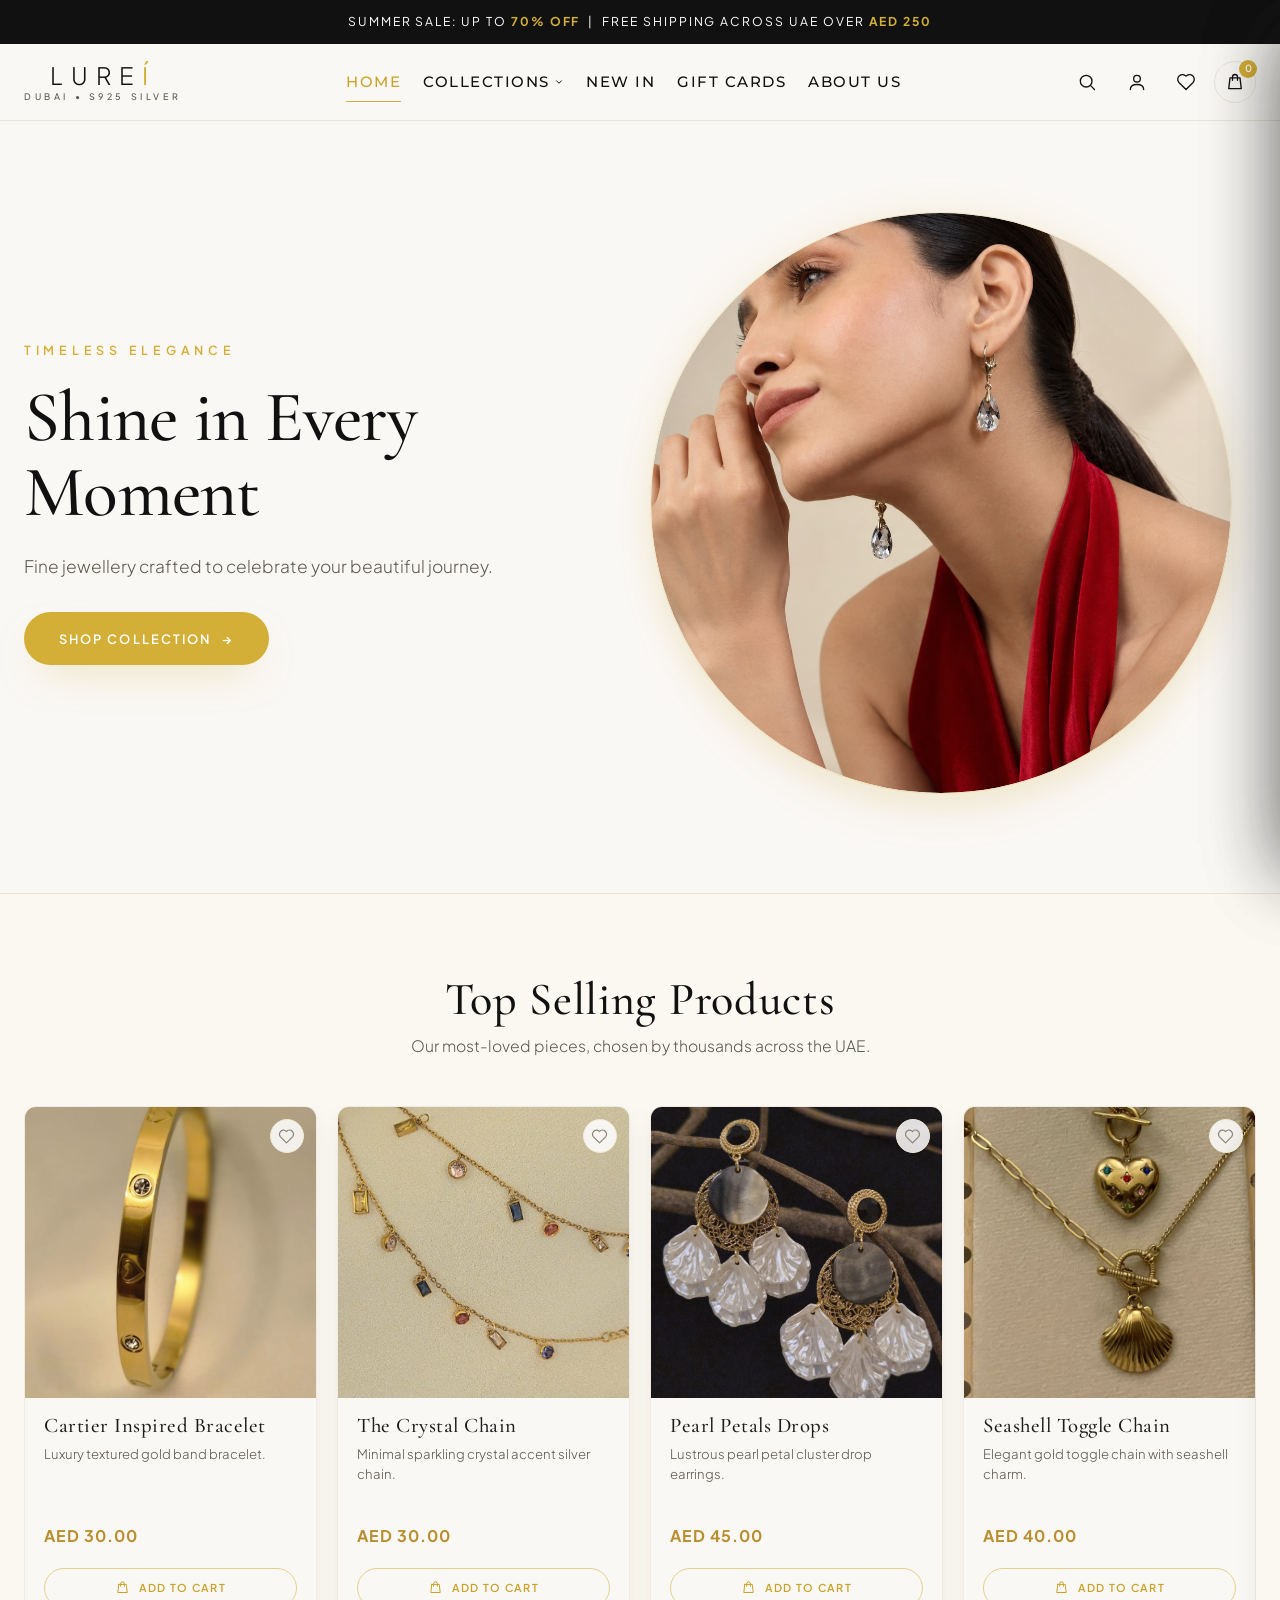
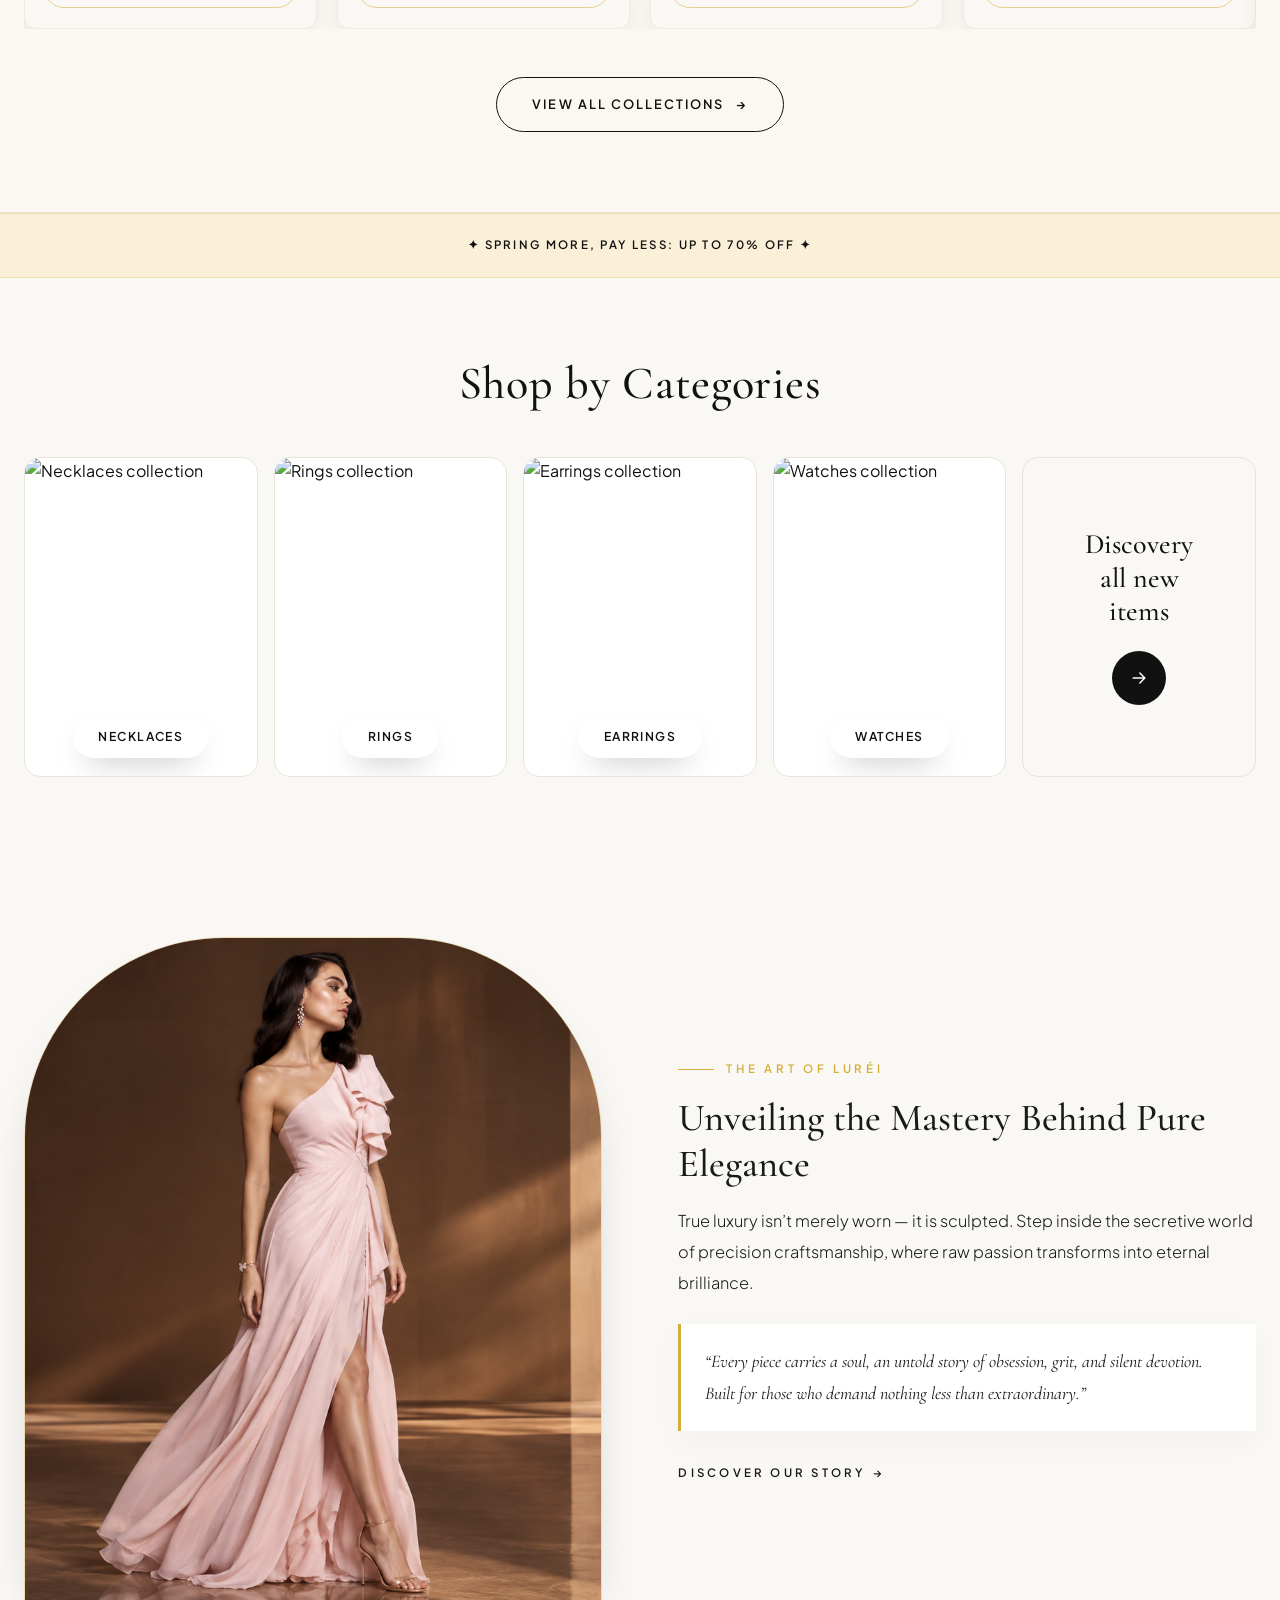
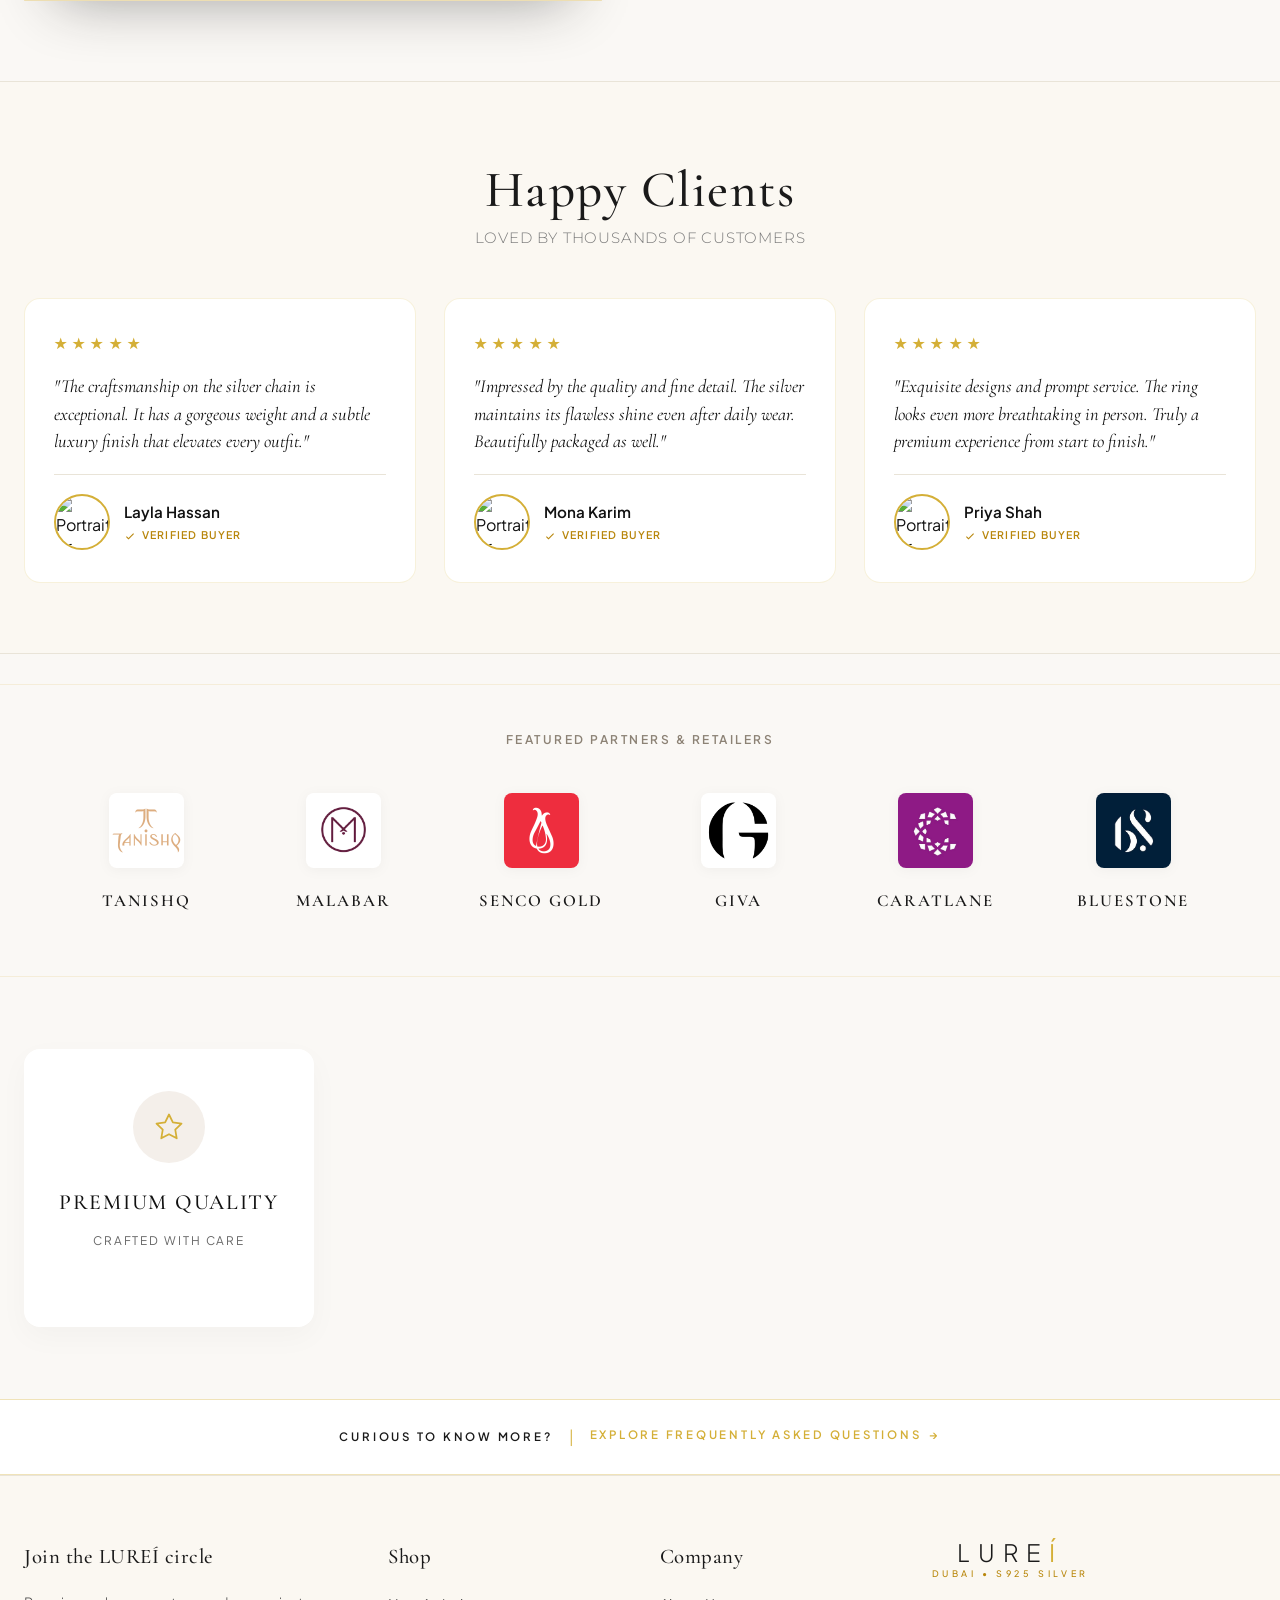
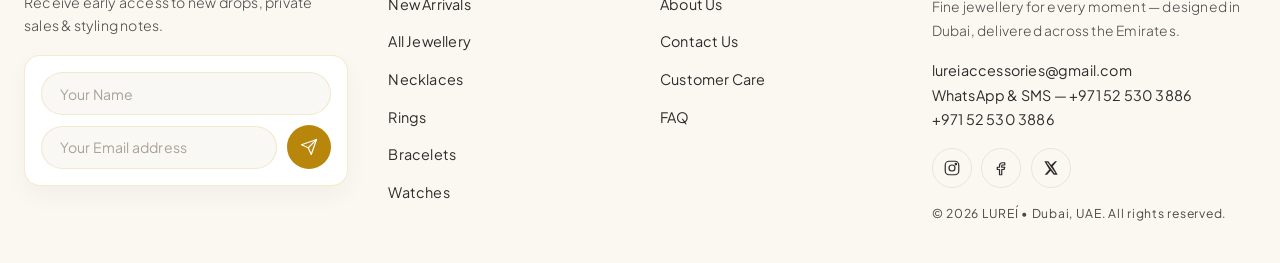
==== index.html @ 2b9cb03d "Fix duplicate class attribute in brand grid item" ====
<!DOCTYPE html>
<html lang="en">
<head>
  <meta charset="UTF-8" />
  <!-- Google Identity Services SDK — One-Tap & account sign-in -->
  <script src="https://accounts.google.com/gsi/client" async defer></script>
  <meta name="viewport" content="width=device-width, initial-scale=1.0" />
  <meta name="description" content="LUREÍ — Dubai fine jewellery &amp; accessories. Certified S925 sterling silver and 18K gold plated pieces. Free shipping across UAE over AED 250." />
  <meta name="theme-color" content="#1A1A1A" />
  <title>LUREÍ — Fine Jewellery &amp; Accessories | Dubai, UAE</title>

  <!-- Fonts -->
  <link rel="preconnect" href="https://fonts.googleapis.com" />
  <link rel="preconnect" href="https://fonts.gstatic.com" crossorigin />
  <link href="https://fonts.googleapis.com/css2?family=Cormorant+Garamond:ital,wght@0,400;0,500;0,600;1,400;1,500&family=Plus+Jakarta+Sans:wght@300;400;500;600;700&display=swap" rel="stylesheet" />

  <!-- Styles -->
  <link rel="stylesheet" href="styles.css" />

  <!-- jsPDF UMD — invoice generation -->
  <script src="https://cdnjs.cloudflare.com/ajax/libs/jspdf/2.5.1/jspdf.umd.min.js"></script>
</head>
<body>

  <!-- ======================= 1. TOP ANNOUNCEMENT BAR ======================= -->
  <div class="announcement-bar" role="region" aria-label="Announcement">
    <p class="announcement-bar__text">
      Summer Sale: Up to <strong>70% OFF</strong> &nbsp;|&nbsp; Free Shipping across UAE over <strong>AED 250</strong>
    </p>
  </div>

  <!-- ======================= 2. NAVBAR ======================= -->
  <header class="navbar" role="banner">
    <div class="container navbar__inner">

      <!-- Brand logo -->
      <a href="#top" class="brand" aria-label="LUREÍ home">
        <span class="brand__name">Lure<span class="brand__accent">í</span></span>
        <span class="brand__tagline">Dubai &bull; S925 Silver</span>
      </a>

      <!-- Center navigation -->
      <nav class="nav" aria-label="Primary navigation">
        <ul class="nav__list">
          <li class="nav__item"><a href="#" class="nav__link nav__link--active">Home</a></li>
          <li class="nav__item">
            <a href="collections.html" class="nav__link">
              Collections
              <svg class="nav__caret" viewBox="0 0 24 24" width="10" height="10" fill="none" stroke="currentColor" stroke-width="2.4" stroke-linecap="round" stroke-linejoin="round" aria-hidden="true"><path d="M6 9l6 6 6-6"></path></svg>
            </a>
          </li>
          <li class="nav__item"><a href="new-in.html" class="nav__link">New In</a></li>
          <li class="nav__item"><a href="gift-cards.html" class="nav__link">Gift Cards</a></li>
          <li class="nav__item"><a href="about.html" class="nav__link">About Us</a></li>
        </ul>
      </nav>

      <!-- Right icon set -->
      <div class="nav-actions" role="toolbar" aria-label="Account and search tools">
        <button class="icon-btn" type="button" aria-label="Search">
          <svg viewBox="0 0 24 24" width="20" height="20" fill="none" stroke="currentColor" stroke-width="1.6" stroke-linecap="round" stroke-linejoin="round" aria-hidden="true">
            <circle cx="11" cy="11" r="7"></circle><path d="M21 21l-4.35-4.35"></path>
          </svg>
        </button>
        <button class="icon-btn nav-profile" id="nav-profile" type="button" aria-label="Your account">
          <svg viewBox="0 0 24 24" width="20" height="20" fill="none" stroke="currentColor" stroke-width="1.6" stroke-linecap="round" stroke-linejoin="round" aria-hidden="true">
            <circle cx="12" cy="8" r="4"></circle><path d="M4 21c0-4 3.6-6 8-6s8 2 8 6"></path>
          </svg>
        </button>
        <button class="icon-btn wishlist-icon" id="wishlist-open" type="button" aria-label="Open wishlist">
          <svg viewBox="0 0 24 24" width="20" height="20" fill="none" stroke="currentColor" stroke-width="1.6" stroke-linecap="round" stroke-linejoin="round" aria-hidden="true">
            <path d="M12 21l-8.5-8.5a5.6 5.6 0 1 1 8.5-7.5 5.6 5.6 0 1 1 8.5 7.5L12 21z"></path>
          </svg>
          <span class="wishlist-badge is-hidden" data-wishlist-count="0">0</span>
        </button>
        <button class="icon-btn cart-btn" type="button" aria-label="Shopping bag, 0 items">
          <svg viewBox="0 0 24 24" width="20" height="20" fill="none" stroke="currentColor" stroke-width="1.6" stroke-linecap="round" stroke-linejoin="round" aria-hidden="true">
            <path d="M6 7h12l1.5 13h-15L6 7z"></path><path d="M9 10V6a3 3 0 0 1 6 0v4"></path>
          </svg>
          <span class="cart-badge" data-cart-count="0">0</span>
        </button>
      </div>

      <!-- Mobile menu trigger -->
      <button class="nav-toggle" type="button" aria-label="Open menu" aria-expanded="false">
        <span class="nav-toggle__bar"></span>
        <span class="nav-toggle__bar"></span>
        <span class="nav-toggle__bar"></span>
      </button>

    </div>
  </header>

  <main id="top">

    <!-- ======================= 3. HERO ======================= -->
    <section class="hero" aria-label="Introduction">
      <div class="container hero__inner">

        <div class="hero__content">
          <p class="hero__kicker">TIMELESS ELEGANCE</p>
          <h1 class="hero__title">Shine in Every Moment</h1>
          <p class="hero__subtext">Fine jewellery crafted to celebrate your beautiful journey.</p>
          <a href="collections.html" class="btn btn--gold">Shop Collection <span aria-hidden="true">&rarr;</span></a>
        </div>

        <div class="hero__visual">
          <div class="hero__circle" aria-hidden="true">
            <img src="assets/banner/hero-1.jpg" class="hero-slide active" alt="LUREI Banner 1">
            <img src="assets/banner/hero-2.jpg" class="hero-slide" alt="LUREI Banner 2">
            <img src="assets/banner/hero-3.jpg" class="hero-slide" alt="LUREI Banner 3">
            <img src="assets/banner/hero-4.jpg" class="hero-slide" alt="LUREI Banner 4">
            <img src="assets/banner/hero-5.jpg" class="hero-slide" alt="LUREI Banner 5">
            <img src="assets/banner/hero-6.jpg" class="hero-slide" alt="LUREI Banner 6">
            <img src="assets/banner/hero-7.jpg" class="hero-slide" alt="LUREI Banner 7">
          </div>
          <!-- Model arch photo disabled: the circular slideshow is the hero visual. -->
          <!--
          <figure class="hero__frame">
            <img
              id="hero-model"
              src="model.jpg"
              alt="Model wearing LUREÍ S925 silver necklaces"
              width="600" height="760" loading="eager"
              data-fallback-src="https://images.unsplash.com/photo-1515562141207-7a88fb7ce338?q=80&w=1400&auto=format&fit=crop" />
          </figure>
          -->
        </div>

      </div>
    </section>

    <!-- ======================= 4. TOP SELLING PRODUCTS ======================= -->
    <section class="section products" id="products" aria-labelledby="products-title">
      <div class="container">
        <header class="section__head">
          <h2 class="section__title" id="products-title">Top Selling Products</h2>
          <p class="section__lead">Our most-loved pieces, chosen by thousands across the UAE.</p>
        </header>

        <div class="trending__status" id="trending-status" role="status" aria-live="polite">Loading the latest collections&hellip;</div>

        <div class="top-selling-carousel-container" id="products-container" aria-label="Top selling products">
          <!-- Carousel track + batches injected by script.js -->
        </div>

        <div class="products__more">
          <a href="collections.html" class="btn btn--outline">View All Collections <span aria-hidden="true">&rarr;</span></a>
        </div>
      </div>
    </section>

    <!-- ======================= 5. TICKER BANNER RIBBON ======================= -->
    <section class="ticker" aria-label="Offers and brand highlights">
      <div class="ticker__inner">
        <span class="ticker__item">✦ Spring More, Pay Less: Up to 70% OFF ✦</span>
      </div>
    </section>

    <!-- ======================= 5. SHOP BY CATEGORIES ======================= -->
    <section class="section categories" aria-labelledby="categories-title">
      <div class="container">
        <header class="section__head"> 
          <h2 class="section__title" id="categories-title">Shop by Categories</h2>
        </header>

        <div class="categories__grid">

          <a href="collections.html?category=necklaces" class="cat-card">
            <div class="cat-card__media">
              <img src="https://images.unsplash.com/photo-1515562141207-7a88fb7ce338?q=80&w=900&auto=format&fit=crop" alt="Necklaces collection" width="600" height="760" loading="lazy" />
            </div>
            <span class="cat-card__pill">Necklaces</span>
          </a>

          <a href="collections.html?category=rings" class="cat-card">
            <div class="cat-card__media">
              <img src="https://images.unsplash.com/photo-1603561591411-07134e71a2a9?q=80&w=900&auto=format&fit=crop" alt="Rings collection" width="600" height="760" loading="lazy" />
            </div>
            <span class="cat-card__pill">Rings</span>
          </a>

          <a href="collections.html?category=earrings" class="cat-card">
            <div class="cat-card__media">
              <img src="https://images.unsplash.com/photo-1535632066927-ab7c9ab60908?q=80&w=900&auto=format&fit=crop" alt="Earrings collection" width="600" height="760" loading="lazy" />
            </div>
            <span class="cat-card__pill">Earrings</span>
          </a>

          <a href="collections.html?category=watches" class="cat-card">
            <div class="cat-card__media">
              <img src="https://images.unsplash.com/photo-1524592094714-0f0654e20314?q=80&w=900&auto=format&fit=crop" alt="Watches collection" width="600" height="760" loading="lazy" />
            </div>
            <span class="cat-card__pill">Watches</span>
          </a>

          <a href="collections.html?category=all" class="cat-card cat-card--discover">
            <span class="cat-card__title">Discovery all new items</span>
            <span class="cat-card__arrow" aria-hidden="true">
              <svg viewBox="0 0 24 24" width="20" height="20" fill="none" stroke="currentColor" stroke-width="1.8" stroke-linecap="round" stroke-linejoin="round"><path d="M5 12h14M13 6l6 6-6 6"></path></svg>
            </span>
          </a>

        </div>
      </div>
    </section>

    <!-- ======================= THE LURÉI LEGACY — brand story ======================= -->
    <section class="legacy-editorial" aria-labelledby="legacy-editorial-title">
      <div class="container legacy-editorial__grid">

        <figure class="legacy-editorial__visual">
         <img src="assets/legacy-craft.jpg" alt="Model wearing LURÉI S925 silver earrings" loading="lazy" />
        </figure>

        <div class="legacy-editorial__content">
          <p class="legacy-editorial__label">THE ART OF LURÉI</p>
          <h2 class="legacy-editorial__title" id="legacy-editorial-title">Unveiling the Mastery Behind Pure Elegance</h2>
          <p class="legacy-editorial__text">True luxury isn&rsquo;t merely worn &mdash; it is sculpted. Step inside the secretive world of precision craftsmanship, where raw passion transforms into eternal brilliance.</p>
          <blockquote class="legacy-editorial__quote">&ldquo;Every piece carries a soul, an untold story of obsession, grit, and silent devotion. Built for those who demand nothing less than extraordinary.&rdquo;</blockquote>
          <a class="legacy-editorial__link legacy-cta-link" href="about.html#lurei-legacy">DISCOVER OUR STORY <span aria-hidden="true">&rarr;</span></a>
        </div>

      </div>
    </section>

    <!-- ======================= 7. HAPPY CLIENTS TESTIMONIALS ======================= -->
    <section class="section testimonials" aria-labelledby="testimonials-title">
      <div class="container">
        <header class="section__head">
          <h2 class="section__title" id="testimonials-title">Happy Clients</h2>
          <p class="section__lead">Loved by thousands of customers</p>
        </header>

        <div class="testimonials__grid">

          <article class="testimonial">
            <div class="testimonial__stars" aria-label="Rated 5 out of 5 stars">
              <span aria-hidden="true">&#9733;</span><span aria-hidden="true">&#9733;</span><span aria-hidden="true">&#9733;</span><span aria-hidden="true">&#9733;</span><span aria-hidden="true">&#9733;</span>
            </div>
            <blockquote class="testimonial__quote">
              "The craftsmanship on the silver chain is exceptional. It has a gorgeous weight and a subtle luxury finish that elevates every outfit."
            </blockquote>
            <div class="testimonial__person">
              <img src="https://images.unsplash.com/photo-1494790108377-be9c29b29330?q=80&w=200&auto=format&fit=crop" alt="Portrait of Layla Hassan" width="56" height="56" loading="lazy" />
              <div class="testimonial__meta">
                <span class="testimonial__name">Layla Hassan</span>
                <span class="testimonial__verify">
                  <svg viewBox="0 0 24 24" width="12" height="12" fill="currentColor" aria-hidden="true"><path d="M9 16.2l-3.5-3.5L4 14.2 9 19l11-11-1.5-1.5z"></path></svg>
                  Verified Buyer
                </span>
              </div>
            </div>
          </article>

          <article class="testimonial">
            <div class="testimonial__stars" aria-label="Rated 5 out of 5 stars">
              <span aria-hidden="true">&#9733;</span><span aria-hidden="true">&#9733;</span><span aria-hidden="true">&#9733;</span><span aria-hidden="true">&#9733;</span><span aria-hidden="true">&#9733;</span>
            </div>
            <blockquote class="testimonial__quote">
              "Impressed by the quality and fine detail. The silver maintains its flawless shine even after daily wear. Beautifully packaged as well."
            </blockquote>
            <div class="testimonial__person">
              <img src="https://images.unsplash.com/photo-1508214751196-bcfd4ca60f91?q=80&w=200&auto=format&fit=crop" alt="Portrait of Mona Karim" width="56" height="56" loading="lazy" />
              <div class="testimonial__meta">
                <span class="testimonial__name">Mona Karim</span>
                <span class="testimonial__verify">
                  <svg viewBox="0 0 24 24" width="12" height="12" fill="currentColor" aria-hidden="true"><path d="M9 16.2l-3.5-3.5L4 14.2 9 19l11-11-1.5-1.5z"></path></svg>
                  Verified Buyer
                </span>
              </div>
            </div>
          </article>

          <article class="testimonial">
            <div class="testimonial__stars" aria-label="Rated 5 out of 5 stars">
              <span aria-hidden="true">&#9733;</span><span aria-hidden="true">&#9733;</span><span aria-hidden="true">&#9733;</span><span aria-hidden="true">&#9733;</span><span aria-hidden="true">&#9733;</span>
            </div>
            <blockquote class="testimonial__quote">
              "Exquisite designs and prompt service. The ring looks even more breathtaking in person. Truly a premium experience from start to finish."
            </blockquote>
            <div class="testimonial__person">
              <img src="https://images.unsplash.com/photo-1534528741775-53994a69daeb?q=80&w=200&auto=format&fit=crop" alt="Portrait of Priya Shah" width="56" height="56" loading="lazy" />
              <div class="testimonial__meta">
                <span class="testimonial__name">Priya Shah</span>
                <span class="testimonial__verify">
                  <svg viewBox="0 0 24 24" width="12" height="12" fill="currentColor" aria-hidden="true"><path d="M9 16.2l-3.5-3.5L4 14.2 9 19l11-11-1.5-1.5z"></path></svg>
                  Verified Buyer
                </span>
              </div>
            </div>
          </article>

        </div>
      </div>
    </section>

    <!-- ======================= 8. BRAND LOGO STRIP ======================= -->
    <section class="lurei-trust-partners" aria-label="Featured partners and retailers">
      <div class="trust-header">
        <span class="trust-tag">FEATURED PARTNERS &amp; RETAILERS</span>
      </div>
      <div class="brand-grid-container">
        <div class="brand-grid-item">
          <img src="assets/tanishq-logo.png" alt="Tanishq" class="brand-grid-img">
          <span class="brand-grid-label">TANISHQ</span>
        </div>
        <div class="brand-grid-item">
          <img src="assets/malabar-logo.png" alt="Malabar Gold &amp; Diamonds" class="brand-grid-img">
          <span class="brand-grid-label">MALABAR</span>
        </div>
        <div class="brand-grid-item">
          <img src="assets/senco-logo.png" alt="Senco Gold" class="brand-grid-img">
          <span class="brand-grid-label">SENCO GOLD</span>
        </div>
        <div class="brand-grid-item">
          <img src="assets/giva-logo.png" alt="Giva" class="brand-grid-img">
          <span class="brand-grid-label">GIVA</span>
        </div>
        <div class="brand-grid-item">
          <img src="assets/caratlane-logo.png" alt="CaratLane" class="brand-grid-img">
          <span class="brand-grid-label">CARATLANE</span>
        </div>
        <div class="brand-grid-item">
          <img src="assets/bluestone-logo.png" alt="BlueStone" class="brand-grid-img">
          <span class="brand-grid-label">BLUESTONE</span>
        </div>
      </div>
    </section>

    <!-- ======================= BRAND PERKS ======================= -->
    <section class="lurei-brand-perks-section" aria-label="Our promises">
      <div class="container">
        <div class="lurei-brand-perks-grid">

          <article class="perk-card">
            <span class="perk-card__icon" aria-hidden="true">
              <svg viewBox="0 0 24 24" width="30" height="30" fill="none" stroke="currentColor" stroke-width="1.4" stroke-linecap="round" stroke-linejoin="round"><polygon points="12 2 15.09 8.26 22 9.27 17 14.14 18.18 21.02 12 17.77 5.82 21.02 7 14.14 2 9.27 8.91 8.26 12 2"></polygon></svg>
            </span>
            <h3 class="perk-card__title">Premium Quality</h3>
            <p class="perk-card__text">Crafted with Care</p>
          </article>

          <article class="perk-card">
            <span class="perk-card__icon" aria-hidden="true">
              <svg viewBox="0 0 24 24" width="30" height="30" fill="none" stroke="currentColor" stroke-width="1.4" stroke-linecap="round" stroke-linejoin="round"><path d="M6 3h12l6 6-12 12L0 9z"></path><path d="M0 9h24"></path></svg>
            </span>
            <h3 class="perk-card__title">Exclusive Designs</h3>
            <p class="perk-card__text">Unique &amp; Timeless</p>
          </article>

          <article class="perk-card">
            <span class="perk-card__icon" aria-hidden="true">
              <svg viewBox="0 0 24 24" width="30" height="30" fill="none" stroke="currentColor" stroke-width="1.4" stroke-linecap="round" stroke-linejoin="round"><path d="M12 22s8-4 8-10V5l-8-3-8 3v7c0 6 8 10 8 10z"></path></svg>
            </span>
            <h3 class="perk-card__title">Easy Returns</h3>
            <p class="perk-card__text">14 Days Return Policy</p>
          </article>

          <article class="perk-card">
            <span class="perk-card__icon" aria-hidden="true">
              <svg viewBox="0 0 24 24" width="30" height="30" fill="none" stroke="currentColor" stroke-width="1.4" stroke-linecap="round" stroke-linejoin="round"><path d="M3 18v-6a9 9 0 0 1 18 0v6"></path><path d="M21 19a2 2 0 0 1-2 2h-1a2 2 0 0 1-2-2v-3a2 2 0 0 1 2-2h3zM3 19a2 2 0 0 0 2 2h1a2 2 0 0 0 2-2v-3a2 2 0 0 0-2-2H3z"></path></svg>
            </span>
            <h3 class="perk-card__title">Customer Support</h3>
            <p class="perk-card__text">Here to Help 24/7</p>
          </article>

        </div>
      </div>
    </section>

    <!-- ======================= FAQ TEASER BAR ======================= -->
    <section class="lurei-faq-bar" aria-label="Frequently asked questions teaser">
      <a href="about.html#faq-section" class="lurei-faq-bar-link">
        <span class="lurei-faq-bar-title">Curious to know more?</span>
        <span class="lurei-faq-bar-sep" aria-hidden="true">|</span>
        <span class="lurei-faq-bar-cta">Explore Frequently Asked Questions <span aria-hidden="true">&rarr;</span></span>
      </a>
    </section>

    <!-- ======================= 10. FOOTER ======================= -->
    <footer class="footer" role="contentinfo">
      <div class="container footer__grid">

        <div class="footer__col footer__col--newsletter">
          <h3 class="footer__heading footer-newsletter-title">Join the LUREÍ circle</h3>
          <p class="footer__text footer-newsletter-sub">Receive early access to new drops, private sales &amp; styling notes.</p>
          <div class="footer-newsletter-input-wrap">
            <form class="newsletter-form" id="newsletter-form" novalidate>
              <input
                class="footer__input"
                type="text"
                id="newsletter-name"
                name="name"
                placeholder="Your Name"
                aria-label="Your Name"
                required />
              <div class="newsletter-form__row">
                <input
                  class="footer__input"
                  type="email"
                  id="newsletter-email"
                  name="email"
                  placeholder="Your Email address"
                  aria-label="Your Email address"
                  required />
                <button class="footer__submit" id="newsletter-submit" type="submit" aria-label="Subscribe">
                  <svg viewBox="0 0 24 24" width="18" height="18" fill="none" stroke="currentColor" stroke-width="1.6" stroke-linecap="round" stroke-linejoin="round" aria-hidden="true"><path d="M22 2L11 13"></path><path d="M22 2l-7 20-4-9-9-4z"></path></svg>
                </button>
              </div>
            </form>
          </div>
          <p class="footer__note" id="newsletter-note" hidden>Thank you — welcome to LUREÍ.</p>
        </div>

        <nav class="footer__col" aria-label="Shop links">
          <h3 class="footer__heading">Shop</h3>
          <ul class="footer__links">
            <li><a href="new-in.html" class="footer__link">New Arrivals</a></li>
            <li><a href="collections.html" class="footer__link">All Jewellery</a></li>
            <li><a href="collections.html?category=necklaces" class="footer__link">Necklaces</a></li>
            <li><a href="collections.html?category=rings" class="footer__link">Rings</a></li>
            <li><a href="collections.html?category=bracelets" class="footer__link">Bracelets</a></li>
            <li><a href="collections.html?category=watches" class="footer__link">Watches</a></li>
          </ul>
        </nav>

        <nav class="footer__col" aria-label="Company links">
          <h3 class="footer__heading">Company</h3>
          <ul class="footer__links">
            <li><a href="about.html" class="footer__link">About Us</a></li>
            <li><a href="contact.html" class="footer__link">Contact Us</a></li>
            <li><a href="#stores" class="footer__link" data-open-service="stores">Customer Care</a></li>
            <li><a href="about.html#faq-section" class="footer__link">FAQ</a></li>
          </ul>
        </nav>

        <div class="footer__col footer__col--brand">
          <a href="#top" class="brand" aria-label="LUREÍ home">
            <span class="brand__name brand__name--light">Lure<span class="brand__accent">í</span></span>
            <span class="brand__tagline">Dubai &bull; S925 Silver</span>
          </a>
          <p class="footer__blurb">Fine jewellery for every moment — designed in Dubai, delivered across the Emirates.</p>
          <p class="footer__blurb">
            <a href="mailto:lureiaccessories@gmail.com" class="footer__link">lureiaccessories@gmail.com</a><br />
            <a href="https://wa.me/971525303886" class="footer__link">WhatsApp &amp; SMS &mdash; +971 52 530 3886</a><br />
            <a href="tel:+971525303886" class="footer__link">+971 52 530 3886</a>
          </p>
          <div class="footer__social" role="list" aria-label="Social media">
            <a href="https://www.instagram.com/lurei.ae/" class="footer__social-link" aria-label="Instagram" role="listitem" target="_blank" rel="noopener noreferrer">
              <svg viewBox="0 0 24 24" width="18" height="18" fill="none" stroke="currentColor" stroke-width="1.6" stroke-linecap="round" stroke-linejoin="round" aria-hidden="true"><rect x="3" y="3" width="18" height="18" rx="5"></rect><circle cx="12" cy="12" r="4"></circle><circle cx="17.2" cy="6.8" r="1"></circle></svg>
            </a>
            <a href="#" class="footer__social-link" aria-label="Facebook" role="listitem">
              <svg viewBox="0 0 24 24" width="18" height="18" fill="none" stroke="currentColor" stroke-width="1.6" stroke-linecap="round" stroke-linejoin="round" aria-hidden="true"><path d="M14 8h3V5h-3a4 4 0 0 0-4 4v2H7v3h3v7h3v-7h3l1-3h-4V9a1 1 0 0 1 1-1z"></path></svg>
            </a>
            <a href="#" class="footer__social-link" aria-label="X (formerly Twitter)" role="listitem">
              <svg viewBox="0 0 24 24" width="16" height="16" fill="currentColor" aria-hidden="true"><path d="M18.2 2H21l-6.4 7.3L22 22h-5.9l-4.6-6-5.3 6H2.5l6.9-7.9L2 2h6l4.1 5.5L18.2 2zm-1.1 18h1.6L7 3.9H5.3L17.1 20z"></path></svg>
            </a>
          </div>
          <p class="footer__legal">&copy; <span data-year></span> LUREÍ &bull; Dubai, UAE. All rights reserved.</p>
        </div>

      </div>
    </footer>

  </main>

  <!-- ======================= ACCOUNT AUTH MODAL ======================= -->
  <div class="auth-modal" id="auth-modal" role="dialog" aria-modal="true" aria-labelledby="auth-title" aria-hidden="true" hidden>
    <div class="auth-modal__wrap">
      <button class="auth-modal__back" type="button" id="modalBackBtn" style="position: absolute; top: -35px; left: 0px; background: none; border: none; font-size: 26px; cursor: pointer; color: #FAF8F5; z-index: 1010; padding: 0; line-height: 1;" aria-label="Back">&#8592;</button>
      <div class="auth-modal__card">
        <header class="auth-modal__head">
          <h2 class="auth-modal__title" id="auth-title">LUREÍ DUBAI &mdash; Account Access</h2>
        </header>

      <div class="auth-modal__tabs" role="tablist" aria-label="Account options">
        <button class="auth-tab is-active" type="button" role="tab" aria-selected="true" data-auth-panel="signin">Sign In</button>
        <button class="auth-tab" type="button" role="tab" aria-selected="false" data-auth-panel="create">Create Free Account</button>
      </div>

      <section class="auth-panel is-active" id="auth-panel-signin" role="tabpanel">
        <div class="auth-panel__google">
          <div id="g_id_signin_wrap"></div>
          <p class="auth-panel__divider"><span>or continue with email</span></p>
        </div>
        <form class="auth-form" id="auth-signin-form" autocomplete="off" novalidate>
          <div class="field">
            <label class="field__label" for="loginEmail">Email Address</label>
            <input class="field__input auth-input" id="loginEmail" name="nobrowserautofill_email" type="email" placeholder="you@email.com" autocomplete="off" value="" required />
          </div>
          <div class="field">
            <label class="field__label" for="loginPassword">Password</label>
            <div style="position: relative; display: flex; align-items: center; width: 100%;">
              <input class="field__input auth-input" id="loginPassword" name="nobrowserautofill_pass" type="password" placeholder="Enter your password" autocomplete="new-password" value="" required style="width: 100%; padding-right: 45px;" />
              <span id="togglePasswordBtn" style="position: absolute; right: 15px; cursor: pointer; color: #888275; display: flex; align-items: center;" aria-label="Show password">
                <svg id="eyeSvg" xmlns="http://www.w3.org/2000/svg" width="18" height="18" viewBox="0 0 24 24" fill="none" stroke="currentColor" stroke-width="2" stroke-linecap="round" stroke-linejoin="round"><path d="M1 12s4-8 11-8 11 8 11 8-4 8-11 8-11-8-11-8z"></path><circle cx="12" cy="12" r="3"></circle></svg>
              </span>
            </div>
          </div>
          <button class="btn btn--auth" type="submit">Login</button>
        </form>
      </section>

      <section class="auth-panel" id="auth-panel-create" role="tabpanel" hidden>
        <form class="auth-form" id="auth-create-form" novalidate>
          <div class="field">
            <label class="field__label" for="auth-create-name">Full Name</label>
            <input class="field__input auth-input" id="auth-create-name" type="text" placeholder="Your full name" autocomplete="name" required />
          </div>
          <div class="field">
            <label class="field__label" for="auth-create-email">Email Address</label>
            <input class="field__input auth-input" id="auth-create-email" type="email" placeholder="you@email.com" autocomplete="email" required />
          </div>
          <div class="field">
            <label class="field__label" for="auth-create-password">Password</label>
            <input class="field__input auth-input" id="auth-create-password" type="password" placeholder="At least 6 characters" autocomplete="new-password" minlength="6" required />
          </div>
          <button class="btn btn--auth" type="submit">Create Account</button>
        </form>
      </section>

      <button class="auth-guest" type="button" id="auth-guest">Continue as Guest</button>
      </div>
    </div>
  </div>

  <!-- ======================= CART DRAWER ======================= -->
  <div class="cart-overlay" id="cart-overlay" aria-hidden="true"></div>

  <aside class="cart-drawer" id="cart-drawer" role="dialog" aria-modal="true" aria-labelledby="cart-title" tabindex="-1">
    <header class="cart-drawer__head">
      <h2 class="cart-drawer__title" id="cart-title">Your Bag</h2>
      <button class="cart-drawer__close" type="button" id="cart-close" aria-label="Close cart">
        <svg viewBox="0 0 24 24" width="18" height="18" fill="none" stroke="currentColor" stroke-width="1.8" stroke-linecap="round" stroke-linejoin="round" aria-hidden="true"><path d="M6 6l12 12M18 6L6 18"></path></svg>
      </button>
    </header>

    <div class="cart-drawer__items" id="cart-items"></div>

    <footer class="cart-drawer__foot">
      <div class="cart-drawer__subtotal">
        <span class="cart-drawer__subtotal-label">Subtotal</span>
        <span class="cart-drawer__subtotal-value" id="cart-subtotal">AED 0.00</span>
      </div>
      <button class="btn btn--checkout" type="button" id="checkout-btn" disabled>Proceed to Checkout</button>
      <p class="cart-drawer__note">Shipping &amp; taxes calculated at checkout.</p>
    </footer>
  </aside>

  <!-- ======================= WISHLIST DRAWER ======================= -->
  <div class="wishlist-overlay" id="wishlist-overlay" aria-hidden="true"></div>

  <aside class="wishlist-drawer" id="wishlistDrawer" role="dialog" aria-modal="true" aria-labelledby="wishlist-title" tabindex="-1">
    <header class="wishlist-drawer__head">
      <h2 class="wishlist-drawer__title" id="wishlist-title">My Wishlist</h2>
      <button class="wishlist-drawer__close" type="button" id="wishlist-close" aria-label="Close wishlist">
        <svg viewBox="0 0 24 24" width="18" height="18" fill="none" stroke="currentColor" stroke-width="1.8" stroke-linecap="round" stroke-linejoin="round" aria-hidden="true"><path d="M6 6l12 12M18 6L6 18"></path></svg>
      </button>
    </header>

    <div class="wishlist-drawer__items" id="wishlist-items"></div>

    <footer class="wishlist-drawer__foot">
      <p class="wishlist-drawer__note">Your selections are saved on this device.</p>
    </footer>
  </aside>

  <!-- ======================= CHECKOUT MODAL ======================= -->
  <div class="modal-overlay" id="checkout-overlay" aria-hidden="true"></div>

  <div class="modal" id="checkout-modal" role="dialog" aria-modal="true" aria-labelledby="checkout-title" hidden>
    <div class="modal__card">

      <header class="modal__head">
        <h2 class="modal__title" id="checkout-title">Secure Checkout</h2>
        <button class="modal__close" type="button" id="checkout-close" aria-label="Close checkout">
          <svg viewBox="0 0 24 24" width="18" height="18" fill="none" stroke="currentColor" stroke-width="1.8" stroke-linecap="round" stroke-linejoin="round" aria-hidden="true"><path d="M6 6l12 12M18 6L6 18"></path></svg>
        </button>
      </header>

      <!-- Order summary -->
      <div class="checkout-summary">
        <div class="checkout-summary__row">
          <span id="checkout-items-label">Items (0)</span>
          <span id="checkout-summary-total">AED 0.00</span>
        </div>
      </div>

      <!-- Form -->
      <form class="checkout-form" id="checkout-form">
        <div class="field">
          <label class="field__label" for="cust-name">Customer Name</label>
          <input class="field__input" id="cust-name" name="name" type="text" placeholder="e.g. Ahmed Al Farsi" autocomplete="name" required />
        </div>

        <div class="field">
          <label class="field__label" for="cust-phone">Phone</label>
          <input class="field__input" id="cust-phone" name="phone" type="tel" placeholder="e.g. +971 50 123 4567" autocomplete="tel" pattern="[+]?[0-9][0-9\s\-]{6,14}" required />
        </div>

        <div class="field">
          <label class="field__label" for="cust-email">Email Address</label>
          <input class="field__input" id="cust-email" name="email" type="email" placeholder="you@email.com" autocomplete="email" required />
        </div>

        <div class="field">
          <label class="field__label" for="cust-address">Shipping Address (UAE &amp; Worldwide / India)</label>
          <textarea class="field__input" id="cust-address" name="address" rows="3" placeholder="Street, City, State, Postal Code, Country — e.g. Jumeirah 1, Dubai, UAE or MG Road, Bengaluru 560001, India" autocomplete="street-address" required></textarea>
        </div>

        <fieldset class="field field--payments">
          <legend class="field__label">Payment Options</legend>
          <label class="pay-option">
            <input type="radio" name="payment" value="card" />
            <span class="pay-option__icon" aria-hidden="true">
              <svg viewBox="0 0 24 24" width="18" height="18" fill="none" stroke="currentColor" stroke-width="1.6" stroke-linecap="round" stroke-linejoin="round"><rect x="2" y="5" width="20" height="14" rx="2.5"></rect><path d="M2 10h20M6 15h4"></path></svg>
            </span>
            <span class="pay-option__body">
              <span class="pay-option__title">Online Payment</span>
              <span class="pay-option__hint">Visa, Mastercard, Mada, AMEX</span>
            </span>
          </label>

          <label class="pay-option">
            <input type="radio" name="payment" value="cod" checked />
            <span class="pay-option__icon" aria-hidden="true">
              <svg viewBox="0 0 24 24" width="18" height="18" fill="none" stroke="currentColor" stroke-width="1.6" stroke-linecap="round" stroke-linejoin="round"><circle cx="12" cy="12" r="9"></circle><path d="M8 12l2.5 2.5L16 9.5"></path></svg>
            </span>
            <span class="pay-option__body">
              <span class="pay-option__title">Cash on Delivery</span>
              <span class="pay-option__hint">Pay when your order arrives</span>
            </span>
          </label>
        </fieldset>

        <button class="btn btn--checkout btn--checkout-block" type="submit">Place Order &mdash; <span id="checkout-submit-currency">AED</span> <span id="checkout-submit-total">0.00</span></button>
      </form>

      <!-- Success -->
      <div class="checkout-success" id="checkout-success" hidden>
        <span class="checkout-success__icon" aria-hidden="true">
          <svg viewBox="0 0 24 24" width="34" height="34" fill="none" stroke="currentColor" stroke-width="1.6" stroke-linecap="round" stroke-linejoin="round"><circle cx="12" cy="12" r="9"></circle><path d="M8 12l2.5 2.5L16 9.5"></path></svg>
        </span>
        <h3 class="checkout-success__title">Order Placed</h3>
        <p class="checkout-success__ref">Order <strong id="checkout-order-ref">LUREI-000000</strong></p>
        <dl class="checkout-success__details">
          <div><dt>Customer</dt><dd id="success-name">&mdash;</dd></div>
          <div><dt>Phone</dt><dd id="success-phone">&mdash;</dd></div>
          <div><dt>Email</dt><dd id="success-email">&mdash;</dd></div>
          <div><dt>Address</dt><dd id="success-address">&mdash;</dd></div>
          <div><dt>Payment</dt><dd id="success-payment">&mdash;</dd></div>
          <div><dt>Total</dt><dd id="success-total">&mdash;</dd></div>
        </dl>
        <p class="checkout-success__note">Our team has received your order &mdash; download your official invoice PDF using the button below. We&#39;ll call you shortly to confirm delivery across the UAE.</p>
        <button class="primary-btn" type="button" id="downloadPdfBtn">📥 Download Official Invoice (PDF)</button>
        <button class="btn btn--outline" type="button" id="checkout-done">Continue Shopping</button>
      </div>

    </div>
  </div>

  <!-- Scripts -->
  <script src="script.js"></script>
</body>
</html>
---- styles.css ----
/* ==========================================================================
   LUREÍ — Fine Jewellery & Accessories | Dubai, UAE
   Ultra-luxury e-commerce homepage — reference wireframe match
   ========================================================================== */

@import url('https://fonts.googleapis.com/css2?family=Montserrat:wght@400;500;600&display=swap');

/* ---------- Design tokens ---------- */
:root {
  --color-bg: #FAF8F5;
  --color-ink: #111111;
  --color-gold: #D4AF37;
  --color-gold-dark: #C9A227;
  --color-card: #FFFFFF;
  --color-cream: #FAF0D7;
  --color-cream-soft: #FBF8F2;
  --color-circle: #F7F3EC;
  --color-muted: #5C584F;
  --color-line: #E9E4D8;
  --color-white: #FFFFFF;
  --color-dark: #111111;

  --font-serif: 'Cormorant Garamond', Georgia, 'Times New Roman', serif;
  --font-sans: 'Plus Jakarta Sans', 'Segoe UI', Arial, sans-serif;

  --radius-btn: 999px;
  --radius-card: 18px;
  --radius-media: 24px;

  --shadow-soft: 0 24px 60px -28px rgba(17, 17, 17, 0.24);
  --shadow-gold: 0 18px 40px -18px rgba(212, 175, 55, 0.5);

  --transition: 0.25s cubic-bezier(0.16, 1, 0.3, 1);
}

/* ---------- Reset & base ---------- */
*,
*::before,
*::after {
  margin: 0;
  padding: 0;
  box-sizing: border-box;
}

html {
  scroll-behavior: smooth;
}

* {
  -webkit-font-smoothing: antialiased;
  -moz-osx-font-smoothing: grayscale;
}

body {
  font-family: var(--font-sans);
  font-weight: 400;
  font-size: 1rem;
  line-height: 1.6;
  color: var(--color-ink);
  background-color: var(--color-bg);
  -webkit-font-smoothing: antialiased;
  -moz-osx-font-smoothing: grayscale;
  overflow-x: hidden;
}

/* GPU-accelerated rendering — promote major sections & containers onto
   their own compositor layers for paint-free, stutter-free scrolling. */
.container,
.navbar,
.hero,
.categories,
.products,
.legacy-editorial,
.testimonials,
.new-in,
.footer,
.hero__circle,
.top-selling-track {
  transform: translateZ(0);
  backface-visibility: hidden;
}

/* will-change on animated chrome (dropdowns, drawers, modals) so the
   compositor prepares dedicated layers before any animation fires. */
.nav,
.nav-profile__menu,
.cart-overlay,
.cart-drawer,
.wishlist-overlay,
.wishlist-drawer,
.modal-overlay,
.modal {
  will-change: transform, opacity;
}

img {
  display: block;
  max-width: 100%;
  height: auto;
}

a {
  color: inherit;
  text-decoration: none;
}

ul {
  list-style: none;
}

button {
  font-family: inherit;
  cursor: pointer;
  background: none;
  border: none;
  color: inherit;
}

/* Fluid, silky hover transitions — transform/opacity only for movement
   (compositor-friendly), with short paint-only passes for colour states.
   Layout properties (width/height/margin/top) are never animated. */
a,
button,
input,
select,
textarea,
label,
img,
.btn,
.icon-btn,
.nav__link,
.footer__social-link,
.footer__link,
.product-card,
.wishlist-heart,
.pay-option,
.nav-toggle,
.currency-toggle,
.collection-price__select,
.pagination__btn,
.cart-drawer__item {
  transition:
    transform 0.25s cubic-bezier(0.16, 1, 0.3, 1),
    opacity 0.25s ease,
    background-color 0.25s ease,
    color 0.25s ease,
    border-color 0.25s ease,
    box-shadow 0.25s ease;
}

.container {
  width: min(1240px, 100% - 3rem);
  margin-inline: auto;
}

::selection {
  background: var(--color-gold);
  color: var(--color-white);
}

/* ==========================================================================
   1. ANNOUNCEMENT BAR
   ========================================================================== */
.announcement-bar {
  background: var(--color-dark);
  color: var(--color-white);
  text-align: center;
  font-size: 0.76rem;
  letter-spacing: 0.16em;
  text-transform: uppercase;
  padding: 0.78rem 1rem;
}

.announcement-bar__text strong {
  color: var(--color-gold);
  font-weight: 700;
}

/* ==========================================================================
   2. NAVBAR
   ========================================================================== */
.navbar {
  background: rgba(250, 248, 245, 0.9);
  backdrop-filter: blur(14px);
  -webkit-backdrop-filter: blur(14px);
  border-bottom: 1px solid var(--color-line);
  position: sticky;
  top: 0;
  z-index: 100;
}

.navbar__inner {
  display: flex;
  align-items: center;
  justify-content: space-between;
  gap: 1.5rem;
  padding-block: 1.05rem;
}

/* Brand */
.brand {
  display: inline-flex;
  flex-direction: column;
  align-items: center;
  line-height: 1;
  flex-shrink: 0;
}

.brand__name {
  font-family: var(--font-sans);
  font-weight: 300;
  font-size: 1.5rem;
  letter-spacing: 8px;
  text-transform: uppercase;
  color: var(--color-ink);
}

.brand__accent {
  color: var(--color-gold);
  font-weight: 400;
}

.brand__tagline {
  margin-top: 0.4rem;
  font-size: 0.56rem;
  font-weight: 500;
  letter-spacing: 0.4em;
  text-transform: uppercase;
  color: var(--color-muted);
}

.brand__name--light {
  color: var(--color-white);
}

/* Navigation */
.nav__list {
  display: flex;
  align-items: center;
  gap: 22px;
}

.nav__link {
  position: relative;
  display: inline-flex;
  align-items: center;
  gap: 0.3rem;
  font-family: 'Montserrat', sans-serif;
  font-size: 15px;
  font-weight: 500;
  letter-spacing: 1.5px;
  text-transform: uppercase;
  color: var(--color-ink);
  padding-block: 0.55rem;
  line-height: 1.5;
  transition: color var(--transition);
}

.nav__caret {
  transition: transform var(--transition);
}

.nav__link:hover .nav__caret {
  transform: translateY(2px);
}

.nav__link::after {
  content: "";
  position: absolute;
  left: 0;
  bottom: 0;
  width: 100%;
  height: 1.5px;
  background: var(--color-gold);
  transform: scaleX(0);
  transform-origin: right;
  transition: transform var(--transition);
}

.nav__link:hover,
.nav__link--active {
  color: var(--color-gold-dark);
}

.nav__link:hover::after,
.nav__link--active::after {
  transform: scaleX(1);
  transform-origin: left;
}

/* Icon actions */
.nav-actions {
  display: flex;
  align-items: center;
  gap: 0.45rem;
  flex-shrink: 0;
}

.icon-btn {
  position: relative;
  display: inline-flex;
  align-items: center;
  justify-content: center;
  width: 42px;
  height: 42px;
  border-radius: 50%;
  color: var(--color-ink);
  transition: background var(--transition), color var(--transition), transform var(--transition);
}

.icon-btn:hover {
  background: var(--color-card);
  color: var(--color-gold-dark);
  transform: translateY(-1px);
}

.cart-btn {
  border: 1px solid var(--color-line);
}

.cart-badge {
  position: absolute;
  top: -2px;
  right: -2px;
  min-width: 18px;
  height: 18px;
  padding-inline: 4px;
  border-radius: 999px;
  background: var(--color-gold);
  color: var(--color-white);
  font-size: 0.62rem;
  font-weight: 600;
  display: inline-flex;
  align-items: center;
  justify-content: center;
  line-height: 1;
}

/* Currency toggle (collections filter bar) */
.currency-toggle {
  padding: 0.72rem 2.4rem 0.72rem 1.6rem;
  font-family: inherit;
  font-size: 0.72rem;
  font-weight: 600;
  letter-spacing: 0.16em;
  text-transform: uppercase;
  color: var(--color-ink);
  background: var(--color-cream-soft);
  border: 1.5px solid var(--color-gold);
  border-radius: var(--radius-btn);
  cursor: pointer;
  transition: border-color var(--transition), color var(--transition);
}

.currency-toggle:hover {
  border-color: var(--color-gold-dark);
  color: var(--color-gold-dark);
}

.currency-toggle:focus-visible {
  outline: none;
  border-color: var(--color-gold-dark);
  box-shadow: 0 0 0 3px rgba(212, 175, 55, 0.12);
}

@media (max-width: 560px) {
  .currency-toggle {
    font-size: 0.64rem;
    padding: 0.6rem 2rem 0.6rem 1.2rem;
  }
}

/* Mobile toggle */
.nav-toggle {
  display: none;
  flex-direction: column;
  gap: 5px;
  padding: 0.5rem;
}

.nav-toggle__bar {
  width: 24px;
  height: 1.5px;
  background: var(--color-ink);
  transition: transform var(--transition), opacity var(--transition);
}

/* ==========================================================================
   3. HERO
   ========================================================================== */
.hero {
  padding-block: 4.5rem 5rem;
  position: relative;
  overflow: hidden;
}

.hero__inner {
  display: grid;
  grid-template-columns: minmax(0, 5fr) minmax(0, 6fr);
  align-items: center;
  gap: clamp(2rem, 6vw, 6rem);
  position: relative;
}

.hero__kicker {
  font-size: 0.78rem;
  font-weight: 600;
  letter-spacing: 0.38em;
  text-transform: uppercase;
  color: var(--color-gold);
  margin-bottom: 1.2rem;
}

.hero__title {
  font-family: var(--font-serif);
  font-weight: 500;
  font-size: clamp(2.7rem, 5.6vw, 4.9rem);
  line-height: 1.05;
  letter-spacing: -0.01em;
  margin-bottom: 1.4rem;
}

.hero__em {
  font-style: italic;
  font-weight: 500;
  color: var(--color-gold-dark);
}

.hero__subtext {
  max-width: 44ch;
  color: var(--color-muted);
  font-weight: 300;
  font-size: 1.08rem;
  margin-bottom: 2rem;
}

.hero__cta {
  margin-bottom: 1.6rem;
}

.hero__chips {
  display: flex;
  flex-wrap: wrap;
  gap: 0.6rem 1.4rem;
  padding: 0;
}

.hero__chip {
  display: inline-flex;
  align-items: center;
  gap: 0.45rem;
  font-size: 0.7rem;
  font-weight: 600;
  letter-spacing: 0.12em;
  text-transform: uppercase;
  color: var(--color-muted);
}

.hero__chip span {
  display: inline-flex;
  align-items: center;
  justify-content: center;
  width: 18px;
  height: 18px;
  border-radius: 50%;
  background: var(--color-cream);
  color: var(--color-gold-dark);
  font-size: 0.62rem;
  line-height: 1;
}

/* CTA button */
.btn {
  display: inline-flex;
  align-items: center;
  justify-content: center;
  gap: 0.7rem;
  font-size: 0.8rem;
  font-weight: 600;
  letter-spacing: 0.16em;
  text-transform: uppercase;
  padding: 1.02rem 2.2rem;
  border-radius: var(--radius-btn);
  transition: transform var(--transition), box-shadow var(--transition), background var(--transition), border-color var(--transition);
}

.btn--gold {
  background: var(--color-gold);
  color: var(--color-white);
  box-shadow: var(--shadow-gold);
}

.btn--gold:hover {
  background: var(--color-gold-dark);
  transform: translateY(-2px);
  box-shadow: 0 24px 46px -18px rgba(156, 114, 58, 0.65);
}

/* Explicit invoice download CTA inside the Order Placed panel — a real
   user-initiated gesture, styled as the primary luxury gold action. */
.primary-btn {
  display: inline-flex;
  align-items: center;
  justify-content: center;
  gap: 0.55rem;
  width: 100%;
  padding: 1rem 2rem;
  border-radius: var(--radius-btn);
  background: var(--color-gold);
  color: var(--color-white);
  border: 1.5px solid var(--color-gold);
  font-size: 0.76rem;
  font-weight: 600;
  letter-spacing: 0.14em;
  text-transform: uppercase;
  cursor: pointer;
  box-shadow: var(--shadow-gold);
  transition: transform var(--transition), box-shadow var(--transition), background var(--transition), border-color var(--transition);
}

.primary-btn:hover {
  background: var(--color-gold-dark);
  border-color: var(--color-gold-dark);
  transform: translateY(-2px);
  box-shadow: 0 24px 46px -18px rgba(156, 114, 58, 0.65);
}

.primary-btn:active {
  transform: translateY(0);
}

.btn span {
  transition: transform var(--transition);
}

.btn:hover span {
  transform: translateX(4px);
}

/* Hero visual — arch image over smooth circle */
.hero__visual {
  position: relative;
  display: flex;
  align-items: center;
  justify-content: center;
  overflow: visible;
  padding: 20px 0;
}

.hero__circle {
  position: relative;
  width: 580px;
  height: 580px;
  aspect-ratio: 1 / 1;
  background: var(--color-circle);
  border-radius: 50% !important;
  overflow: hidden !important;
  box-shadow: 0 25px 50px -12px rgba(184, 134, 11, 0.12), 0 0 40px rgba(212, 175, 55, 0.15), 0 0 0 1px rgba(212, 175, 55, 0.15);
}

@media (min-width: 992px) {
  .hero__circle {
    width: 580px !important;
    height: 580px !important;
  }
}

@media (min-width: 481px) and (max-width: 991px) {
  .hero__circle {
    width: 450px !important;
    height: 450px !important;
  }
}

@media (max-width: 480px) {
  .hero__circle {
    width: 320px !important;
    height: 320px !important;
  }
}

.hero-slide {
  position: absolute;
  inset: 0;
  width: 100%;
  height: 100%;
  object-fit: cover;
  object-position: center;
  border-radius: 50%;
  image-rendering: -webkit-optimize-contrast;
  opacity: 0;
  transition: opacity 0.8s ease-in-out;
}

.hero-slide.active {
  opacity: 1;
}

.hero__frame {
  position: relative;
  z-index: 1;
  width: min(400px, 82%);
}

.hero__frame img {
  width: 100%;
  aspect-ratio: 3 / 3.7;
  object-fit: cover;
  border-radius: 999px 999px var(--radius-media) var(--radius-media);
  filter: drop-shadow(0 26px 40px rgba(26, 26, 26, 0.18));
}

/* Hero right — The LURÉI Legacy story arch card */
.hero__legacy {
  width: min(420px, 82%);
  background-color: #1A1A1A;
  color: #FFFFFF;
  border-radius: 200px 200px 0 0;
  padding: 32px 24px;
  text-align: center;
  overflow: hidden;
  box-shadow: 0 26px 50px rgba(26, 26, 26, 0.22);
  background-image:
    radial-gradient(420px 300px at 50% 0%, rgba(212, 175, 55, 0.16), transparent 62%),
    radial-gradient(520px 420px at 50% 115%, rgba(212, 175, 55, 0.08), transparent 60%),
    repeating-linear-gradient(90deg, rgba(255, 255, 255, 0.03) 0 1px, transparent 1px 64px),
    repeating-linear-gradient(0deg, rgba(255, 255, 255, 0.025) 0 1px, transparent 1px 64px);
}

.hero__legacy-title {
  font-family: var(--font-serif);
  font-weight: 500;
  font-size: 1.75rem;
  line-height: 1.2;
  letter-spacing: 0.04em;
  color: #FFFFFF;
  margin-bottom: 0.55rem;
}

.hero__legacy-sub {
  font-size: 0.68rem;
  font-weight: 600;
  letter-spacing: 0.28em;
  text-transform: uppercase;
  color: #D4AF37;
  margin-bottom: 1.25rem;
  padding-bottom: 1.1rem;
  border-bottom: 1px solid rgba(212, 175, 55, 0.28);
}

.hero__legacy-copy {
  font-size: 0.92rem;
  font-weight: 300;
  line-height: 1.9;
  color: rgba(255, 255, 255, 0.85);
  margin-bottom: 1.35rem;
}

.hero__legacy-quote {
  position: relative;
  font-family: var(--font-serif);
  font-style: italic;
  font-size: 1.05rem;
  line-height: 1.85;
  color: rgba(255, 255, 255, 0.92);
  padding: 1.2rem 0.4rem 1.15rem;
  margin-bottom: 1.4rem;
  border-top: 1px solid rgba(212, 175, 55, 0.28);
  border-bottom: 1px solid rgba(212, 175, 55, 0.28);
}

.hero__legacy-link {
  display: inline-flex;
  align-items: center;
  gap: 0.5rem;
  font-size: 0.68rem;
  font-weight: 600;
  letter-spacing: 0.22em;
  text-transform: uppercase;
  color: #D4AF37;
  padding-bottom: 4px;
  background-image: linear-gradient(#D4AF37, #D4AF37);
  background-repeat: no-repeat;
  background-size: 0% 2px;
  background-position: 0 100%;
  transition: background-size var(--transition);
}

.hero__legacy-link:hover {
  background-size: 100% 2px;
}

/* ==========================================================================
   THE LURÉI LEGACY — brand editorial
   ========================================================================== */
.legacy-editorial {
  background: #FAF8F5;
  padding-block: 5rem;
}

.legacy-editorial__grid {
  display: grid;
  grid-template-columns: minmax(0, 1fr) minmax(0, 1fr);
  align-items: center;
  gap: clamp(2rem, 6vw, 5rem);
}

.legacy-editorial__visual {
  margin: 0;
  position: relative;
  overflow: hidden;
  aspect-ratio: 4 / 4.6;
  border-radius: 200px 200px 0 0;
  border: 1px solid rgba(212, 175, 55, 0.35);
  box-shadow: 0 30px 60px -34px rgba(26, 26, 26, 0.45);
}

.legacy-editorial__visual img {
  display: block;
  width: 100%;
  height: 100%;
  object-fit: cover;
  object-position: center;
}

.legacy-editorial__label {
  display: inline-flex;
  align-items: center;
  gap: 0.75rem;
  color: #D4AF37;
  font-size: 0.72rem;
  font-weight: 600;
  letter-spacing: 0.32em;
  text-transform: uppercase;
  margin-bottom: 1.05rem;
}

.legacy-editorial__label::before {
  content: "";
  width: 36px;
  height: 1px;
  background: #D4AF37;
}

.legacy-editorial__title {
  font-family: var(--font-serif);
  font-weight: 500;
  font-size: clamp(1.7rem, 3vw, 2.4rem);
  line-height: 1.2;
  color: #1A1A1A;
  margin-bottom: 1.15rem;
}

.legacy-editorial__text {
  font-size: 1.02rem;
  font-weight: 300;
  line-height: 1.9;
  color: #1A1A1A;
  margin-bottom: 1.6rem;
}

.legacy-editorial__quote {
  margin: 0 0 1.7rem;
  background: #FFFFFF;
  border-left: 3px solid #D4AF37;
  box-shadow: 0 10px 30px rgba(0, 0, 0, 0.03);
  padding: 22px 24px;
  font-family: var(--font-serif);
  font-style: italic;
  font-size: 1.12rem;
  line-height: 1.75;
  color: #1A1A1A;
}

.legacy-editorial__link {
  display: inline-flex;
  align-items: center;
  gap: 0.5rem;
  color: #1A1A1A;
  font-size: 0.72rem;
  font-weight: 600;
  letter-spacing: 0.28em;
  text-transform: uppercase;
  padding-bottom: 4px;
  background-image: linear-gradient(#D4AF37, #D4AF37);
  background-repeat: no-repeat;
  background-size: 0% 2px;
  background-position: 0 100%;
  transition: background-size var(--transition);
}

.legacy-editorial__link:hover {
  background-size: 100% 2px;
}

/* ==========================================================================
   4. TICKER BANNER RIBBON
   ========================================================================== */
.ticker {
  background: var(--color-cream);
  border-block: 1px solid rgba(212, 175, 55, 0.28);
}

.ticker__inner {
  display: flex;
  align-items: center;
  justify-content: center;
  flex-wrap: wrap;
  gap: 0.5rem 0.4rem;
  max-width: 1160px;
  margin-inline: auto;
  padding-block: 1.4rem;
  text-align: center;
}

.ticker__item {
  font-size: 0.72rem;
  font-weight: 600;
  letter-spacing: 0.2em;
  text-transform: uppercase;
  color: var(--color-ink);
}

.ticker__plus {
  display: inline-flex;
  align-items: center;
  justify-content: center;
  width: 20px;
  height: 20px;
  border-radius: 50%;
  background: var(--color-gold);
  color: var(--color-white);
  font-size: 0.85rem;
  font-weight: 500;
  line-height: 1;
}

/* ==========================================================================
   SECTIONS (shared)
   ========================================================================== */
.section {
  padding-block: 5rem;
}

.section__head {
  text-align: center;
  margin-bottom: 3rem;
}

.section__title {
  font-family: var(--font-serif);
  font-weight: 500;
  font-size: clamp(2rem, 3.6vw, 3rem);
  letter-spacing: 0.015em;
  line-height: 1.1;
  margin-bottom: 0.5rem;
}

.section__lead {
  color: var(--color-muted);
  font-weight: 300;
  font-size: 0.98rem;
}

/* ==========================================================================
   5. SHOP BY CATEGORIES
   ========================================================================== */
.categories .container {
  width: min(1300px, 100% - 3rem);
}

.categories__grid {
  display: grid;
  grid-template-columns: repeat(5, 1fr);
  gap: 16px;
  align-items: stretch;
}

.cat-card {
  position: relative;
  display: flex;
  width: 100%;
  height: 320px;
  border-radius: 16px;
  overflow: hidden;
  border: 1px solid var(--color-line);
  background: var(--color-card);
  transition: transform var(--transition), box-shadow var(--transition);
}

.cat-card:hover {
  transform: translateY(-6px);
  box-shadow: var(--shadow-soft);
}

.cat-card__media {
  width: 100%;
  height: 100%;
  overflow: hidden;
}

.cat-card__media img {
  width: 100%;
  height: 100%;
  object-fit: cover;
  transition: transform 0.8s cubic-bezier(0.22, 0.61, 0.36, 1);
}

.cat-card:hover .cat-card__media img {
  transform: scale(1.06);
}

/* Floating white pill button */
.cat-card__pill {
  position: absolute;
  left: 50%;
  bottom: 1.1rem;
  transform: translateX(-50%);
  background: var(--color-white);
  color: var(--color-ink);
  font-size: 0.76rem;
  font-weight: 600;
  letter-spacing: 0.12em;
  text-transform: uppercase;
  padding: 0.72rem 1.6rem;
  border-radius: var(--radius-btn);
  box-shadow: 0 14px 30px -14px rgba(26, 26, 26, 0.35);
  white-space: nowrap;
  transition: background var(--transition), color var(--transition), transform var(--transition);
}

.cat-card:hover .cat-card__pill {
  background: var(--color-gold);
  color: var(--color-white);
}

/* Discovery card */
.cat-card--discover {
  flex-direction: column;
  align-items: center;
  justify-content: center;
  gap: 1.4rem;
  padding: 2rem;
  text-align: center;
  border: 1.5px solid var(--color-line);
  background: #FAF8F5;
}

.cat-card--discover:hover {
  background: var(--color-card);
}

.cat-card__title {
  font-family: 'Cinzel', 'Cormorant Garamond', Georgia, serif;
  font-weight: 500;
  font-size: 1.75rem;
  line-height: 1.2;
  max-width: 10ch;
}

.cat-card__arrow {
  display: inline-flex;
  align-items: center;
  justify-content: center;
  width: 54px;
  height: 54px;
  border-radius: 50%;
  background: var(--color-ink);
  color: var(--color-white);
  transition: background var(--transition), transform var(--transition);
}

.cat-card--discover:hover .cat-card__arrow {
  background: var(--color-gold);
  transform: translateX(4px);
}

/* ==========================================================================
   6. TOP SELLERS GRID + LOAD MORE
   ========================================================================== */
/* Collections search + price filter toolbar */
.collection-tools {
  display: flex;
  flex-wrap: wrap;
  align-items: center;
  justify-content: center;
  gap: 1rem;
  margin-bottom: 1.75rem;
}

.collection-search {
  position: relative;
  display: flex;
  align-items: center;
}

.collection-search__icon {
  position: absolute;
  left: 1.05rem;
  color: var(--color-muted);
  pointer-events: none;
}

.collection-search__input {
  width: clamp(200px, 24vw, 320px);
  padding: 0.72rem 1.1rem 0.72rem 2.6rem;
  font-family: inherit;
  font-size: 0.88rem;
  color: var(--color-ink);
  background: var(--color-bg);
  border: 1.5px solid var(--color-line);
  border-radius: var(--radius-btn);
  transition: border-color var(--transition), box-shadow var(--transition);
}

.collection-search__input::placeholder {
  color: var(--color-muted);
}

.collection-search__input:focus {
  outline: none;
  border-color: var(--color-gold);
  box-shadow: 0 0 0 3px rgba(212, 175, 55, 0.12);
}

.collection-price {
  display: flex;
  align-items: center;
  gap: 0.6rem;
}

.collection-price__label {
  font-size: 0.72rem;
  font-weight: 600;
  letter-spacing: 0.16em;
  text-transform: uppercase;
  color: var(--color-muted);
}

.collection-price__select {
  padding: 0.66rem 2.4rem 0.66rem 1.1rem;
  font-family: inherit;
  font-size: 0.85rem;
  color: var(--color-ink);
  background: var(--color-bg);
  border: 1.5px solid var(--color-line);
  border-radius: var(--radius-btn);
  cursor: pointer;
  transition: border-color var(--transition);
}

.collection-price__select:focus {
  outline: none;
  border-color: var(--color-gold);
}

.collection-currency {
  display: flex;
  align-items: center;
  gap: 0.6rem;
}

/* Product search + price filter — force luxury font inheritance */
.collection-search__input,
.collection-price__select,
.collection-price__label,
input,
select {
  font-family: inherit !important;
}

.collection-search__input,
.collection-price__select,
.collection-price__label {
  font-size: 0.85rem;
  letter-spacing: 0.8px;
  color: #222222;
}

.collection-search__input::placeholder,
.collection-price__select::placeholder {
  font-family: inherit !important;
  letter-spacing: 0.5px;
  opacity: 0.7;
}

::placeholder,
::-webkit-input-placeholder,
::-moz-placeholder {
  font-family: inherit !important;
  letter-spacing: 0.5px;
  opacity: 0.7;
}

.filter-tabs {
  display: flex;
  flex-wrap: wrap;
  justify-content: center;
  gap: 0.6rem;
  margin-bottom: 3rem;
  padding-inline: 0.5rem;
}

.filter-tab {
  padding: 0.72rem 1.6rem;
  font-size: 0.72rem;
  font-weight: 600;
  letter-spacing: 0.16em;
  text-transform: uppercase;
  color: var(--color-ink);
  background: var(--color-bg);
  border: 1.5px solid var(--color-line);
  border-radius: var(--radius-btn);
  transition: background var(--transition), color var(--transition), border-color var(--transition), box-shadow var(--transition);
}

.filter-tab:hover {
  border-color: var(--color-gold);
  color: var(--color-gold-dark);
}

.filter-tab.is-active {
  background: var(--color-ink);
  border-color: var(--color-ink);
  color: var(--color-gold);
  box-shadow: 0 12px 26px -16px rgba(26, 26, 26, 0.7);
}

.collections__empty {
  grid-column: 1 / -1;
  text-align: center;
  padding: 3rem 1rem;
  font-family: var(--font-serif);
  font-size: 1.4rem;
  color: var(--color-muted);
  border: 1.5px dashed var(--color-line);
  border-radius: var(--radius-card);
}
.products {
  background: var(--color-cream-soft);
  border-block: 1px solid var(--color-line);
}

.trending__status {
  text-align: center;
  color: var(--color-muted);
  font-size: 0.85rem;
  letter-spacing: 0.12em;
  text-transform: uppercase;
  margin-bottom: 2.2rem;
}

.products__grid {
  display: grid;
  grid-template-columns: repeat(auto-fill, minmax(260px, 1fr));
  gap: 28px;
}

.top-selling-carousel-container {
  width: 100%;
  overflow: hidden;
  position: relative;
}

.top-selling-track {
  display: flex;
  width: 300%;
  transition: transform 0.7s cubic-bezier(0.4, 0, 0.2, 1);
  will-change: transform;
  backface-visibility: hidden;
  perspective: 1000px;
}

.top-selling-batch {
  width: 33.333%;
  display: grid;
  grid-template-columns: repeat(4, 1fr);
  gap: 20px;
  flex-shrink: 0;
}

.product-card {
  background: #FAF8F5;
  border: 1px solid #EFEAE3;
  border-radius: 12px;
  box-shadow: 0 10px 25px rgba(0, 0, 0, 0.06);
  overflow: hidden;
  display: flex;
  flex-direction: column;
  transition: transform 0.4s ease, box-shadow 0.4s ease, border-color 0.4s ease;
  animation: rise 0.6s cubic-bezier(0.22, 0.61, 0.36, 1) both;
}

.product-card:hover {
  transform: translateY(-4px);
  border-color: #EFD9B2;
  box-shadow: 0 10px 25px rgba(0, 0, 0, 0.06);
}

.product-card__media {
  position: relative;
  width: 100%;
  aspect-ratio: 1 / 1;
  overflow: hidden;
  background: #FAF8F5;
  display: flex;
  align-items: center;
  justify-content: center;
}

.product-card__media img {
  width: 100%;
  height: 100%;
  object-fit: cover;
  object-position: center;
  transition: transform 0.5s ease;
}

.product-card:hover .product-card__media img {
  transform: scale(1.05);
}

.product-card__placeholder {
  width: 100%;
  height: 100%;
  display: flex;
  align-items: center;
  justify-content: center;
  font-family: var(--font-serif);
  font-size: 4rem;
  font-weight: 500;
  letter-spacing: 0.08em;
  color: var(--color-gold);
  background:
    radial-gradient(120% 120% at 50% 0%, rgba(212, 175, 55, 0.1), transparent 60%),
    #FAF8F5;
}

.product-card__badge {
  position: absolute;
  top: 0.8rem;
  left: 0.8rem;
  z-index: 2;
  padding: 0.32rem 0.75rem;
  font-size: 0.56rem;
  font-weight: 600;
  letter-spacing: 0.16em;
  text-transform: uppercase;
  background: var(--color-gold);
  color: var(--color-white);
  border-radius: var(--radius-btn);
  line-height: 1;
}

.product-card__body {
  display: flex;
  flex-direction: column;
  gap: 0.3rem;
  padding: 1rem 1.2rem 1.25rem;
  flex: 1;
}

.product-card__title {
  font-family: var(--font-serif);
  font-weight: 500;
  font-size: 1.3rem;
  line-height: 1.2;
  letter-spacing: 0.5px;
  color: #1C1C1C;
}

.product-card__desc {
  font-size: 0.82rem;
  font-weight: 300;
  line-height: 1.55;
  color: var(--color-muted);
}

.product-card__category {
  font-size: 0.64rem;
  font-weight: 500;
  letter-spacing: 0.18em;
  text-transform: uppercase;
  color: var(--color-muted);
}

.product-card__price {
  margin-top: auto;
  padding-top: 0.55rem;
  font-size: 1rem;
  font-weight: 700;
  letter-spacing: 0.06em;
  color: #B88E2F;
}

.product-card__price .product-card__was {
  margin-right: 0.6rem;
  font-weight: 500;
  letter-spacing: 0.04em;
  color: var(--color-muted);
  text-decoration: line-through;
  text-decoration-color: rgba(26, 26, 26, 0.45);
}

/* Add to Cart CTA */
.product-card__cta {
  margin-top: 0.9rem;
  display: inline-flex;
  align-items: center;
  justify-content: center;
  gap: 0.55rem;
  width: 100%;
  padding: 0.72rem 1rem;
  font-size: 0.68rem;
  font-weight: 600;
  letter-spacing: 0.12em;
  text-transform: uppercase;
  color: var(--color-gold-dark);
  background: transparent;
  border: 1.5px solid rgba(212, 175, 55, 0.55);
  border-radius: var(--radius-btn);
  transition: background 0.4s ease, color 0.4s ease, transform var(--transition), box-shadow var(--transition), border-color 0.4s ease;
}

.product-card__cta:hover {
  background: var(--color-gold);
  border-color: var(--color-gold);
  color: var(--color-white);
  transform: translateY(-2px);
  box-shadow: 0 18px 32px -16px rgba(212, 175, 55, 0.6);
}

.product-card__cta:focus-visible {
  outline: 2px solid var(--color-gold-dark);
  outline-offset: 3px;
}

/* Load More */
.products__more {
  display: flex;
  justify-content: center;
  margin-top: 3rem;
}

.btn--outline {
  background: transparent;
  color: var(--color-ink);
  border: 1.5px solid var(--color-ink);
}

.btn--outline:hover {
  background: var(--color-ink);
  color: var(--color-white);
  transform: translateY(-2px);
}

.btn--outline[disabled],
.btn--outline.is-hidden {
  opacity: 0.4;
  pointer-events: none;
}

/* ==========================================================================
   7. TESTIMONIALS
   ========================================================================== */
.testimonials {
  background: var(--color-cream-soft);
  border-block: 1px solid var(--color-line);
  padding-bottom: 70px;
  margin-bottom: 30px;
}

.testimonials__grid {
  display: grid;
  grid-template-columns: repeat(3, 1fr);
  gap: 28px;
}

.testimonials .section__title {
  font-family: 'Cormorant Garamond', 'Playfair Display', Georgia, serif;
  font-size: 3.2rem;
  font-weight: 500;
  letter-spacing: 1.5px;
  color: #1A1A1A;
}

.testimonials .section__lead {
  font-family: 'Inter', 'Montserrat', sans-serif;
  font-size: 0.95rem;
  color: #7A7A7A;
  letter-spacing: 0.8px;
  text-transform: uppercase;
}

.testimonial {
  background: #FFFFFF;
  border: 1px solid rgba(212, 175, 55, 0.18);
  border-radius: 16px;
  padding: 2rem 1.8rem;
  display: flex;
  flex-direction: column;
  gap: 1.1rem;
  min-height: 280px;
  overflow: visible;
  transform: translateZ(0);
  backface-visibility: hidden;
  transition: transform 0.25s cubic-bezier(0.16, 1, 0.3, 1), box-shadow 0.25s ease;
}

#happy-clients,
.reviews-section {
  padding-bottom: 70px !important;
  margin-bottom: 30px !important;
}

.testimonial:hover {
  transform: translateY(-8px);
  box-shadow: 0 16px 36px rgba(0, 0, 0, 0.04);
}

.testimonial__stars {
  color: var(--color-gold);
  font-size: 0.95rem;
  letter-spacing: 0.35em;
}

.testimonial__quote {
  font-family: var(--font-serif);
  font-style: italic;
  font-weight: 400;
  font-size: 1.15rem;
  line-height: 1.5;
  color: var(--color-ink);
  flex: 1;
}

.testimonial__person {
  display: flex;
  align-items: center;
  gap: 0.9rem;
  border-top: 1px solid var(--color-line);
  padding-top: 1.2rem;
}

.testimonial__person img {
  width: 56px;
  height: 56px;
  border-radius: 50%;
  object-fit: cover;
  border: 2px solid var(--color-gold);
}

.testimonial__meta {
  display: flex;
  flex-direction: column;
  gap: 0.2rem;
}

.testimonial__name {
  font-weight: 600;
  font-size: 0.95rem;
}

.testimonial__verify {
  display: inline-flex;
  align-items: center;
  gap: 0.35rem;
  font-size: 0.66rem;
  font-weight: 600;
  letter-spacing: 1.2px;
  text-transform: uppercase;
  color: #B8860B;
}

/* ==========================================================================
   8. BRAND LOGO STRIP — luxury trust marquee
   ========================================================================== */
.lurei-trust-partners {
  padding: 45px 5%;
  background: #FAF8F5;
  border-top: 1px solid rgba(212, 175, 55, 0.15);
  border-bottom: 1px solid rgba(212, 175, 55, 0.15);
  text-align: center;
}

.trust-header {
  text-align: center;
}

.trust-tag {
  font-size: 0.75rem;
  letter-spacing: 2.5px;
  color: #8C8275;
  font-weight: 600;
  text-transform: uppercase;
  margin-bottom: 28px;
  display: block;
}

.brand-grid-container {
  display: grid;
  grid-template-columns: repeat(6, 1fr);
  gap: 32px;
  align-items: center;
  max-width: 1300px;
  margin: 0 auto;
}

.brand-grid-item {
  display: flex;
  flex-direction: column;
  align-items: center;
  justify-content: center;
  gap: 10px;
  padding: 16px 8px;
  transition: transform 0.3s ease;
}

.brand-grid-item:hover {
  transform: translateY(-4px);
}

.brand-grid-img {
  height: 75px;
  width: auto;
  max-width: 160px;
  object-fit: contain;
  border-radius: 8px;
  filter: drop-shadow(0 2px 6px rgba(0, 0, 0, 0.04));
  transition: filter 0.3s ease;
}

.brand-grid-label {
  font-family: 'Cormorant Garamond', 'Playfair Display', Georgia, serif;
  font-size: 1.05rem;
  font-weight: 600;
  letter-spacing: 2px;
  color: #1A1A1A;
  text-transform: uppercase;
  margin-top: 10px;
  transition: color 0.3s ease;
}

.brand-grid-item:hover .brand-grid-label {
  color: #B8860B;
}

@media (max-width: 768px) {
  .brand-grid-container {
    grid-template-columns: repeat(3, 1fr);
    gap: 20px;
  }
}

/* ==========================================================================
   8b. BRAND PERKS — light luxury 4-card grid
   Palette: Nude Beige #FAF8F5 | Charcoal #1A1A1A | Gold #D4AF37 | Ivory #FFFFFF
   ========================================================================== */
.lurei-brand-perks-section {
  background: var(--color-bg);
  padding-block: 4.5rem;
}

.lurei-brand-perks-grid {
  display: grid;
  grid-template-columns: repeat(4, 1fr);
  gap: 1.5rem;
}

.perk-card {
  background: var(--color-white);
  border: none !important;
  outline: none !important;
  border-radius: 16px;
  padding: 2.6rem 1.8rem;
  text-align: center;
  box-shadow: 0 10px 30px rgba(0, 0, 0, 0.03);
  opacity: 0;
  transform: translateY(40px);
  will-change: opacity, transform;
  backface-visibility: hidden;
  -webkit-font-smoothing: antialiased;
  transition: opacity 0.8s ease, transform 0.8s ease;
}

.perk-card.in-view {
  opacity: 1;
  transform: translateY(0);
}

.perk-card:hover,
.perk-card:active,
.perk-card:focus {
  border: none !important;
  outline: none !important;
  box-shadow: 0 10px 30px rgba(0, 0, 0, 0.03) !important;
}

.perk-card__icon {
  display: inline-flex;
  align-items: center;
  justify-content: center;
  width: 72px;
  height: 72px;
  margin-bottom: 1.4rem;
  border-radius: 50%;
  background: #F4EFEA;
  color: #D4AF37;
  transition: background var(--transition), color var(--transition);
}

.perk-card:hover .perk-card__icon {
  background: #D4AF37;
  color: var(--color-white);
}

.perk-card__title {
  font-family: var(--font-serif);
  font-weight: 500;
  font-size: 1.35rem;
  letter-spacing: 0.08em;
  text-transform: uppercase;
  color: var(--color-ink);
  margin-bottom: 0.8rem;
}

.perk-card__text {
  font-size: 0.74rem;
  font-weight: 400;
  line-height: 1.6;
  letter-spacing: 0.16em;
  text-transform: uppercase;
  color: #666666;
}

/* ==========================================================================
   9. THE LURÉI LEGACY — brand story
   Palette: Nude Beige #FAF8F5 | Charcoal #1A1A1A | Gold #D4AF37 | Ivory #FFFFFF
   ========================================================================== */
.legacy__bar {
  display: none;
}

.legacy__hero {
  position: relative;
  overflow: hidden;
  background: linear-gradient(175deg, #FFFFFF 0%, #FAF8F5 40%, #FBF8F2 100%);
  color: #1A1A1A;
  text-align: center;
  padding: 5rem 1.25rem 4.5rem;
  border-bottom: 1px solid rgba(212, 175, 55, 0.35);
}

.legacy__hero::before {
  content: "";
  position: absolute;
  inset: 0;
  pointer-events: none;
  background-image:
    radial-gradient(720px 420px at 16% 12%, rgba(212, 175, 55, 0.10), transparent 62%),
    radial-gradient(660px 460px at 86% 80%, rgba(212, 175, 55, 0.07), transparent 60%);
}

.legacy__hero-inner {
  position: relative;
}

.legacy__label {
  display: inline-block;
  color: #D4AF37;
  font-size: 12px;
  font-weight: 600;
  letter-spacing: 2px;
  text-transform: uppercase;
  margin-bottom: 1.1rem;
}

.legacy__label::after {
  content: "";
  display: block;
  width: 42px;
  height: 1px;
  margin: 1.1rem auto 0;
  background: #D4AF37;
}

.legacy__title {
  font-family: var(--font-serif);
  font-weight: 500;
  font-size: 38px;
  line-height: 1.15;
  letter-spacing: 0.02em;
  color: #1A1A1A;
  margin-bottom: 1.15rem;
}

.legacy__subtitle {
  max-width: 640px;
  margin-inline: auto;
  font-size: 1rem;
  font-weight: 300;
  line-height: 1.85;
  color: #4A4A4A;
}

.legacy__body {
  background: #FAF8F5;
  padding: 4.5rem 1.25rem 5rem;
}

.legacy__editorial {
  max-width: 780px;
  margin-inline: auto;
  display: grid;
  gap: 3rem;
}

.legacy__story-kicker {
  color: #D4AF37;
  font-size: 12px;
  font-weight: 600;
  letter-spacing: 3px;
  text-transform: uppercase;
  margin-bottom: 0.9rem;
}

.legacy__paragraph {
  font-size: 1.05rem;
  font-weight: 300;
  line-height: 1.9;
  color: #1A1A1A;
}

.legacy__link {
  display: inline-flex;
  align-items: center;
  gap: 0.5rem;
  margin-top: 1.4rem;
  color: #1A1A1A;
  font-size: 12px;
  font-weight: 600;
  letter-spacing: 2px;
  text-transform: uppercase;
  padding-bottom: 4px;
  background-image: linear-gradient(#D4AF37, #D4AF37);
  background-repeat: no-repeat;
  background-size: 0% 2px;
  background-position: 0 100%;
  transition: background-size var(--transition);
}

.legacy__link:hover {
  background-size: 100% 2px;
}

.legacy__quote {
  margin: 0;
  background: #FFFFFF;
  border-left: 3px solid #D4AF37;
  box-shadow: 0 10px 30px rgba(0, 0, 0, 0.03);
  padding: 28px;
}

.legacy__quote blockquote {
  font-family: var(--font-serif);
  font-style: italic;
  font-size: 1.35rem;
  line-height: 1.7;
  color: #1A1A1A;
}

.legacy__quote-author {
  margin-top: 1.1rem;
  font-size: 0.7rem;
  font-weight: 600;
  letter-spacing: 2px;
  text-transform: uppercase;
  color: #D4AF37;
}

.legacy__quote-author--name {
  font-weight: 700;
  color: #D4AF37;
  letter-spacing: 3px;
}

.legacy__cta {
  display: inline-flex;
  align-items: center;
  gap: 0.6rem;
  margin-top: 1.6rem;
  background: #1A1A1A;
  color: #FFFFFF;
  padding: 0.95rem 2.1rem;
  border-radius: 30px;
  font-size: 12px;
  font-weight: 600;
  letter-spacing: 2px;
  text-transform: uppercase;
  transition: transform var(--transition), box-shadow var(--transition);
}

.legacy__cta:hover {
  transform: translateY(-3px);
  box-shadow: 0 16px 34px -14px rgba(212, 175, 55, 0.6);
}

@media (max-width: 560px) {
  .legacy__title {
    font-size: 32px;
  }

  .legacy__hero {
    padding: 3.5rem 1.25rem 3rem;
  }

  .legacy__body {
    padding: 3.5rem 1.25rem 4rem;
  }

  .legacy__quote blockquote {
    font-size: 1.2rem;
  }
}

/* ==========================================================================
   FAQ TEASER BAR (homepage)
   ========================================================================== */
.lurei-faq-bar {
  background: #FFFFFF;
  border-top: 1px solid rgba(212, 175, 55, 0.35);
  border-bottom: 1px solid rgba(212, 175, 55, 0.35);
  padding-block: 1.5rem;
}

.lurei-faq-bar-link {
  display: flex;
  flex-wrap: wrap;
  align-items: center;
  justify-content: center;
  gap: 0.75rem 1rem;
  padding-inline: 1.25rem;
  text-align: center;
}

.lurei-faq-bar-title {
  font-size: 0.72rem;
  font-weight: 600;
  letter-spacing: 0.24em;
  text-transform: uppercase;
  color: #1A1A1A;
}

.lurei-faq-bar-sep {
  color: #D4AF37;
  font-weight: 300;
}

.lurei-faq-bar-cta {
  display: inline-flex;
  align-items: center;
  gap: 0.45rem;
  font-size: 0.72rem;
  font-weight: 600;
  letter-spacing: 0.24em;
  text-transform: uppercase;
  color: #D4AF37;
  padding-bottom: 4px;
  background-image: linear-gradient(#D4AF37, #D4AF37);
  background-repeat: no-repeat;
  background-size: 0% 2px;
  background-position: 0 100%;
  transition: background-size var(--transition), color var(--transition);
}

.lurei-faq-bar-link:hover .lurei-faq-bar-cta {
  background-size: 100% 2px;
  color: #C9A227;
}

/* ==========================================================================
   FAQ ACCORDION SECTION (about)
   ========================================================================== */
.lurei-faq-section {
  background: #FAF8F5;
  padding: 5rem 1.25rem;
}

.lurei-faq-section__head {
  text-align: center;
  margin-bottom: 2.6rem;
}

.lurei-faq-section__title {
  font-family: var(--font-serif);
  font-weight: 500;
  font-size: clamp(1.9rem, 3.4vw, 2.7rem);
  line-height: 1.15;
  color: #1A1A1A;
  margin-bottom: 0.6rem;
}

.lurei-faq-section__lead {
  color: #4A4A4A;
  font-weight: 300;
  font-size: 0.98rem;
}

.lurei-faq-list {
  max-width: 800px;
  margin-inline: auto;
}

.lurei-faq-item {
  background: #FFFFFF;
  border-radius: 12px;
  box-shadow: 0 8px 22px rgba(26, 26, 26, 0.06);
  margin-bottom: 16px;
  overflow: hidden;
  transition: box-shadow var(--transition);
}

.lurei-faq-item:hover {
  box-shadow: 0 12px 28px rgba(26, 26, 26, 0.1);
}

.lurei-faq-item.is-open {
  box-shadow: 0 14px 34px rgba(26, 26, 26, 0.11);
}

.lurei-faq-item__q {
  display: flex;
  align-items: center;
  gap: 1rem;
  width: 100%;
  padding: 1.15rem 1.4rem;
  text-align: left;
  cursor: pointer;
}

.lurei-faq-item__num {
  flex-shrink: 0;
  font-family: var(--font-serif);
  font-size: 1.05rem;
  font-weight: 600;
  color: #D4AF37;
  min-width: 2ch;
}

.lurei-faq-item__text {
  flex: 1;
  font-size: 0.98rem;
  font-weight: 500;
  color: #1A1A1A;
  letter-spacing: 0.01em;
}

.lurei-faq-item__icon {
  flex-shrink: 0;
  display: inline-flex;
  align-items: center;
  justify-content: center;
  width: 28px;
  height: 28px;
  border-radius: 50%;
  border: 1.5px solid rgba(212, 175, 55, 0.55);
  color: #D4AF37;
  font-size: 1.05rem;
  font-weight: 400;
  line-height: 1;
  transition: background var(--transition), color var(--transition), border-color var(--transition), transform var(--transition);
}

.lurei-faq-item.is-open .lurei-faq-item__icon {
  background: #D4AF37;
  border-color: #D4AF37;
  color: #FFFFFF;
  transform: rotate(135deg);
}

.lurei-faq-item__a {
  max-height: 0;
  overflow: hidden;
  padding: 0 1.4rem;
  transition: max-height 0.4s cubic-bezier(0.22, 0.61, 0.36, 1);
}

.lurei-faq-item.is-open .lurei-faq-item__a {
  max-height: 320px;
}

.lurei-faq-item__a p {
  padding-top: 1.05rem;
  border-top: 1px solid #EFEAE3;
  margin: 0 0 1.25rem;
  font-size: 0.94rem;
  font-weight: 300;
  line-height: 1.85;
  color: #4A4A4A;
}

/* ==========================================================================
   9. FOOTER
   ========================================================================== */
.footer {
  background: var(--color-cream-soft);
  border-top: 1px solid var(--color-line);
  color: var(--color-ink);
}

.footer__grid {
  display: grid;
  grid-template-columns: 1.4fr 1fr 1fr 1.4fr;
  gap: 2.5rem;
  padding-block: 4rem 2.5rem;
}

.footer__heading {
  font-family: "Cormorant Garamond", "Playfair Display", Georgia, "Times New Roman", serif;
  font-weight: 500;
  font-size: 1.3rem;
  letter-spacing: 0.5px;
  color: #1A1A1A;
  margin-bottom: 1.1rem;
}

.footer__text {
  font-size: 0.88rem;
  font-weight: 300;
  letter-spacing: 0.2px;
  color: #4A4A4A;
  margin-bottom: 1.2rem;
}

/* Newsletter form */
.footer__form {
  display: flex;
  align-items: center;
  border: 1px solid rgba(212, 175, 55, 0.25);
  background: var(--color-white);
  border-radius: var(--radius-btn);
  padding: 0.3rem 0.3rem 0.3rem 1.2rem;
  box-shadow: 0 10px 25px rgba(0, 0, 0, 0.04);
  transition: border-color var(--transition), box-shadow var(--transition);
}

.footer__form:focus-within {
  border-color: var(--color-gold);
}

.footer__input {
  flex: 1;
  min-width: 0;
  border: none;
  background: none;
  font-family: inherit;
  font-size: 0.88rem;
  color: var(--color-ink);
  outline: none;
}

.footer__input::placeholder {
  color: #A9A296;
}

.footer__submit {
  flex-shrink: 0;
  width: 44px;
  height: 44px;
  border-radius: 50%;
  background: #B8860B;
  color: var(--color-white);
  display: inline-flex;
  align-items: center;
  justify-content: center;
  transition: background var(--transition), transform var(--transition);
}

.footer__submit:hover {
  background: var(--color-gold-dark);
  transform: scale(1.08);
}

/* Newsletter form — Name + Email luxury stacked fields */
.newsletter-form {
  display: flex;
  flex-direction: column;
  gap: 10px;
  border: 1px solid rgba(212, 175, 55, 0.25);
  background: var(--color-white);
  border-radius: 16px;
  padding: 1rem;
  font-family: var(--font-sans);
  box-shadow: 0 10px 25px rgba(0, 0, 0, 0.04);
  transition: border-color var(--transition), box-shadow var(--transition);
}

.newsletter-form:focus-within {
  border-color: var(--color-gold);
  box-shadow: 0 0 0 3px rgba(212, 175, 55, 0.1);
}

.newsletter-form .footer__input {
  flex: 1;
  min-width: 0;
  background: var(--color-bg);
  border: 1.5px solid rgba(212, 175, 55, 0.22);
  border-radius: 999px;
  padding: 0.72rem 1.1rem;
  font-family: inherit;
  font-size: 0.88rem;
  letter-spacing: 0.2px;
  color: var(--color-ink);
  outline: none;
  transition: border-color var(--transition), box-shadow var(--transition);
}

.newsletter-form .footer__input:focus {
  border-color: var(--color-gold);
  box-shadow: 0 0 0 3px rgba(212, 175, 55, 0.12);
  background: var(--color-white);
}

.newsletter-form .footer__input::placeholder {
  color: #A9A296;
}

.newsletter-form__row {
  display: flex;
  align-items: center;
  gap: 10px;
}

.footer__note {
  margin-top: 0.7rem;
  font-size: 0.8rem;
  font-weight: 500;
  color: var(--color-gold-dark);
}

/* Footer newsletter cinematic float (left column only) */
.footer-newsletter-title,
.footer-newsletter-sub,
.footer-newsletter-input-wrap {
  opacity: 0;
  transform: translate3d(0, 40px, 0);
  transition:
    opacity 2.0s cubic-bezier(0.16, 1, 0.3, 1),
    transform 2.0s cubic-bezier(0.16, 1, 0.3, 1);
  will-change: opacity, transform;
  backface-visibility: hidden;
}

.footer-newsletter-title.in-view,
.footer-newsletter-sub.in-view,
.footer-newsletter-input-wrap.in-view {
  opacity: 1;
  transform: translate3d(0, 0, 0);
}

.footer-newsletter-title.in-view {
  transition-delay: 0.15s;
}

.footer-newsletter-sub.in-view {
  transition-delay: 0.8s;
}

.footer-newsletter-input-wrap.in-view {
  transition-delay: 1.45s;
}

/* Keep right-side footer columns permanently static */
.footer__col:not(.footer__col--newsletter) {
  opacity: 1 !important;
  transform: none !important;
  transition: none !important;
}

/* Link columns */
.footer__links {
  display: flex;
  flex-direction: column;
  gap: 0.75rem;
}

.footer__link {
  font-size: 0.9rem;
  font-weight: 400;
  letter-spacing: 0.2px;
  color: #2C2C2C;
  transition: color var(--transition), transform var(--transition);
  display: inline-block;
}

.footer__link:hover {
  color: #D4AF37;
  transform: translateX(3px);
}

/* Brand column */
.footer__col--brand {
  display: flex;
  flex-direction: column;
  align-items: flex-start;
  gap: 1rem;
}

.footer__blurb {
  font-size: 0.86rem;
  font-weight: 300;
  letter-spacing: 0.2px;
  color: #4A4A4A;
  line-height: 1.7;
}

.footer__social {
  display: flex;
  gap: 0.6rem;
}

.footer__social-link {
  display: inline-flex;
  align-items: center;
  justify-content: center;
  width: 40px;
  height: 40px;
  border-radius: 50%;
  border: 1px solid var(--color-line);
  color: #2C2C2C;
  transition: background var(--transition), color var(--transition), border-color var(--transition);
}

.footer__social-link:hover {
  background: #D4AF37;
  border-color: #D4AF37;
  color: var(--color-white);
}

.footer__legal {
  font-size: 0.76rem;
  letter-spacing: 0.06em;
  color: #4A4A4A;
}

/* Footer brand logo contrast */
.footer__col--brand .brand__name,
.footer__col--brand .brand__name--light {
  color: #1A1A1A;
}

.footer__col--brand .brand__accent {
  color: #D4AF37;
}

.footer__col--brand .brand__tagline {
  color: #B8860B;
}

/* ==========================================================================
   RESPONSIVE
========================================================================== */
@media (max-width: 1100px) {
  .nav__list {
    gap: 1rem;
  }
}

@media (max-width: 980px) {
  .categories__grid,
  .products__grid,
  .testimonials__grid {
    grid-template-columns: repeat(2, 1fr);
  }

  .top-selling-batch {
    grid-template-columns: repeat(2, 1fr);
  }

  .hero__inner {
    grid-template-columns: 1fr;
    text-align: center;
  }

  .hero__subtext {
    margin-inline: auto;
  }

  .legacy-editorial__grid {
    grid-template-columns: 1fr;
  }

  .legacy-editorial__visual {
    max-width: 460px;
    margin-inline: auto;
    width: 100%;
  }

  .legacy-editorial__content {
    text-align: center;
  }

  .legacy-editorial__label {
    justify-content: center;
  }

  .hero__visual {
    margin-top: 1rem;
  }

.hero__frame {
    width: min(340px, 84%);
  }

  .lurei-brand-perks-grid {
    grid-template-columns: repeat(2, 1fr);
  }

  .footer__grid {
    grid-template-columns: 1fr 1fr;
    gap: 2.5rem;
  }
}

@media (max-width: 860px) {
  .nav {
    position: fixed;
    inset: 0;
    background: var(--color-bg);
    display: flex;
    align-items: center;
    justify-content: center;
    flex-direction: column;
    padding: 2rem;
    opacity: 0;
    visibility: hidden;
    transform: translateY(-12px);
    transition: opacity var(--transition), transform var(--transition), visibility var(--transition);
    z-index: 90;
  }

  .nav--open {
    opacity: 1;
    visibility: visible;
    transform: translateY(0);
  }

  .nav__list {
    flex-direction: column;
    gap: 1.7rem;
    text-align: center;
  }

  .nav__link {
    font-size: 1rem;
    letter-spacing: 0.24em;
  }

  .nav-toggle {
    display: flex;
    z-index: 110;
  }

  .navbar {
    position: relative;
  }

  .nav-toggle[aria-expanded="true"] .nav-toggle__bar:nth-child(1) {
    transform: translateY(6.5px) rotate(45deg);
  }

  .nav-toggle[aria-expanded="true"] .nav-toggle__bar:nth-child(2) {
    opacity: 0;
  }

  .nav-toggle[aria-expanded="true"] .nav-toggle__bar:nth-child(3) {
    transform: translateY(-6.5px) rotate(-45deg);
  }
}

@media (max-width: 560px) {
  .categories__grid,
  .products__grid,
  .testimonials__grid,
  .lurei-brand-perks-grid,
  .footer__grid {
    grid-template-columns: 1fr;
  }

  .top-selling-batch {
    grid-template-columns: 1fr;
  }

  .section {
    padding-block: 3.5rem;
  }

  .hero {
    padding-block: 3rem 3.5rem;
  }

  .brandstrip__inner {
    justify-content: center;
    text-align: center;
  }

  .brand__name {
    letter-spacing: 5px;
    font-size: 1.28rem;
  }

  .icon-btn {
    width: 38px;
    height: 38px;
  }

  .ticker__plus {
    width: 18px;
    height: 18px;
    font-size: 0.75rem;
  }
}

@media (prefers-reduced-motion: reduce) {
  *,
  *::before,
  *::after {
    animation-duration: 0.01ms !important;
    animation-iteration-count: 1 !important;
    transition-duration: 0.01ms !important;
    scroll-behavior: auto !important;
  }
}

@media print {
  .announcement-bar,
  .nav-actions,
  .ticker,
  .nav-toggle {
    display: none;
  }
}

/* ==========================================================================
   CART DRAWER
   ========================================================================== */
.lock-scroll {
  overflow: hidden;
}

.cart-overlay {
  position: fixed;
  inset: 0;
  z-index: 180;
  background: rgba(26, 26, 26, 0.55);
  opacity: 0;
  visibility: hidden;
  transition: opacity var(--transition), visibility var(--transition);
}

.cart-overlay.is-open {
  opacity: 1;
  visibility: visible;
}

.cart-drawer {
  position: fixed;
  top: 0;
  right: 0;
  bottom: 0;
  z-index: 200;
  width: min(430px, 100vw);
  background:
    radial-gradient(140% 60% at 100% 0%, rgba(212, 175, 55, 0.08), transparent 55%),
    var(--color-bg);
  border-left: 1px solid var(--color-line);
box-shadow: -28px 0 70px -30px rgba(26, 26, 26, 0.4);
  transform: translateX(100%);
  transition: transform 0.25s cubic-bezier(0.16, 1, 0.3, 1);
  display: flex;
  flex-direction: column;
}

.cart-drawer.is-open {
  transform: translateX(0);
}

.cart-drawer.is-empty .cart-drawer__foot {
  display: none;
}

.cart-drawer__head {
  display: flex;
  align-items: center;
  justify-content: space-between;
  padding: 1.4rem 1.5rem 1.1rem;
  border-bottom: 1px solid var(--color-line);
}

.cart-drawer__title {
  font-family: var(--font-serif);
  font-weight: 500;
  font-size: 1.6rem;
}

.cart-drawer__close {
  display: inline-flex;
  align-items: center;
  justify-content: center;
  width: 38px;
  height: 38px;
  border-radius: 50%;
  border: 1px solid var(--color-line);
  color: var(--color-ink);
  transition: background var(--transition), color var(--transition), transform var(--transition);
}

.cart-drawer__close:hover {
  background: var(--color-ink);
  color: var(--color-white);
  transform: rotate(90deg);
}

.cart-drawer__items {
  flex: 1;
  overflow-y: auto;
  padding: 1rem 1.5rem;
  display: flex;
  flex-direction: column;
  gap: 0.2rem;
}

.cart-empty {
  margin: auto;
  text-align: center;
  color: var(--color-muted);
  padding: 2rem 0;
}

.cart-empty__icon {
  font-size: 2.2rem;
  line-height: 1;
  color: var(--color-gold);
}

.cart-empty__title {
  font-family: var(--font-serif);
  font-size: 1.35rem;
  font-weight: 500;
  color: var(--color-ink);
  margin-top: 0.8rem;
}

.cart-empty__text {
  font-size: 0.86rem;
  font-weight: 300;
  margin-top: 0.3rem;
}

/* Cart item */
.cart-item {
  display: flex;
  gap: 0.9rem;
  align-items: center;
  padding: 1rem 0;
  border-bottom: 1px solid var(--color-line);
  animation: rise 0.4s cubic-bezier(0.22, 0.61, 0.36, 1) both;
}

.cart-item__media {
  width: 72px;
  height: 72px;
  flex-shrink: 0;
  border-radius: 12px;
  overflow: hidden;
  background: var(--color-card);
  border: 1px solid var(--color-line);
}

.cart-item__media img {
  width: 100%;
  height: 100%;
  aspect-ratio: 1 / 1;
  object-fit: cover;
  object-position: center;
}

.cart-item__placeholder {
  width: 100%;
  height: 100%;
  display: grid;
  place-items: center;
  font-family: var(--font-serif);
  font-size: 1.2rem;
  letter-spacing: 0.08em;
  color: var(--color-gold-dark);
  background: var(--color-cream);
}

.cart-item__info {
  flex: 1;
  min-width: 0;
  display: flex;
  flex-direction: column;
  gap: 0.15rem;
}

.cart-item__title {
  font-family: var(--font-serif);
  font-size: 1.05rem;
  font-weight: 500;
  line-height: 1.25;
}

.cart-item__price {
  font-size: 0.8rem;
  font-weight: 600;
  letter-spacing: 0.04em;
  color: var(--color-gold-dark);
}

.cart-item__controls {
  display: flex;
  flex-direction: column;
  align-items: flex-end;
  gap: 0.5rem;
}

.cart-item__qty {
  display: inline-flex;
  align-items: center;
  border: 1px solid var(--color-line);
  border-radius: var(--radius-btn);
  background: var(--color-white);
}

.qty-btn {
  width: 28px;
  height: 28px;
  display: inline-flex;
  align-items: center;
  justify-content: center;
  color: var(--color-ink);
  font-size: 0.9rem;
  transition: color var(--transition);
}

.qty-btn:hover {
  color: var(--color-gold-dark);
}

.qty-btn--minus {
  border-right: 1px solid var(--color-line);
}

.qty-btn--plus {
  border-left: 1px solid var(--color-line);
}

.cart-item__count {
  min-width: 30px;
  text-align: center;
  font-size: 0.8rem;
  font-weight: 600;
}

.cart-item__remove {
  font-size: 0.62rem;
  font-weight: 600;
  letter-spacing: 0.12em;
  text-transform: uppercase;
  color: #9A9283;
  transition: color var(--transition);
}

.cart-item__remove:hover {
  color: #B0413E;
}

/* Drawer footer */
.cart-drawer__foot {
  padding: 1.2rem 1.5rem 1.5rem;
  border-top: 1px solid var(--color-line);
  background: var(--color-cream-soft);
}

.cart-drawer__subtotal {
  display: flex;
  align-items: center;
  justify-content: space-between;
  margin-bottom: 1rem;
}

.cart-drawer__subtotal-label {
  font-size: 0.74rem;
  font-weight: 600;
  letter-spacing: 0.18em;
  text-transform: uppercase;
  color: var(--color-muted);
}

.cart-drawer__subtotal-value {
  font-family: var(--font-serif);
  font-size: 1.4rem;
  font-weight: 600;
  color: var(--color-ink);
}

.cart-drawer__note {
  text-align: center;
  font-size: 0.72rem;
  color: var(--color-muted);
  margin-top: 0.8rem;
}

.btn--checkout {
  width: 100%;
  background: var(--color-ink);
  color: var(--color-white);
  border: 1.5px solid var(--color-gold);
  box-shadow: 0 16px 34px -20px rgba(26, 26, 26, 0.7);
}

.btn--checkout:hover {
  background: var(--color-gold);
  border-color: var(--color-gold);
  transform: translateY(-2px);
}

.btn--checkout:disabled {
  opacity: 0.45;
  cursor: not-allowed;
  box-shadow: none;
  transform: none;
}

.btn--checkout-block {
  width: 100%;
  margin-top: 0.4rem;
}

/* Cart badge pulse */
@keyframes badgePulse {
  0% { transform: scale(1); }
  40% { transform: scale(1.35); }
  100% { transform: scale(1); }
}

.cart-badge--pulse {
  animation: badgePulse 0.45s cubic-bezier(0.22, 0.61, 0.36, 1);
}

/* ==========================================================================
   WISHLIST — heart buttons, badge & slide-out drawer
   ========================================================================== */
.wishlist-heart {
  position: absolute;
  top: 12px;
  right: 12px;
  z-index: 5;
  width: 34px;
  height: 34px;
  display: flex;
  align-items: center;
  justify-content: center;
  background: rgba(255, 255, 255, 0.85);
  -webkit-backdrop-filter: blur(4px);
  backdrop-filter: blur(4px);
  border: 1px solid #EFE6D6;
  border-radius: 50%;
  color: #8A8578;
  cursor: pointer;
  transition: transform 0.25s cubic-bezier(0.16, 1, 0.3, 1), color 0.25s ease;
}

.wishlist-heart:hover {
  color: #E53935;
  transform: scale(1.12);
}

.wishlist-heart svg {
  width: 17px;
  height: 17px;
  pointer-events: none;
}

.wishlist-heart.is-wishlisted {
  color: #C5A059;
  transform: scale(1.08);
}

.wishlist-heart.is-wishlisted svg {
  fill: #C5A059;
  stroke: #C5A059;
}

.wishlist-badge {
  position: absolute;
  top: -2px;
  right: -2px;
  min-width: 18px;
  height: 18px;
  padding-inline: 4px;
  border-radius: 999px;
  background: #C5A059;
  color: var(--color-white);
  font-size: 0.62rem;
  font-weight: 600;
  display: inline-flex;
  align-items: center;
  justify-content: center;
  line-height: 1;
}

.wishlist-badge.is-hidden {
  display: none;
}

.wishlist-overlay {
  position: fixed;
  inset: 0;
  z-index: 220;
  background: rgba(26, 26, 26, 0.55);
  opacity: 0;
  visibility: hidden;
  transition: opacity var(--transition), visibility var(--transition);
}

.wishlist-overlay.is-open {
  opacity: 1;
  visibility: visible;
}

.wishlist-drawer {
  position: fixed;
  top: 0;
  right: 0;
  bottom: 0;
  z-index: 240;
  width: min(430px, 100vw);
  background:
    radial-gradient(140% 60% at 100% 0%, rgba(197, 160, 89, 0.1), transparent 55%),
    var(--color-bg);
  border-left: 1px solid var(--color-line);
  box-shadow: -28px 0 70px -30px rgba(26, 26, 26, 0.4);
  transform: translateX(100%);
  transition: transform 0.25s cubic-bezier(0.16, 1, 0.3, 1);
  display: flex;
  flex-direction: column;
}

.wishlist-drawer.is-open {
  transform: translateX(0);
}

.wishlist-drawer.is-empty .wishlist-drawer__foot {
  display: none;
}

.wishlist-drawer__head {
  display: flex;
  align-items: center;
  justify-content: space-between;
  padding: 1.4rem 1.5rem 1.1rem;
  border-bottom: 1px solid var(--color-line);
}

.wishlist-drawer__title {
  font-family: var(--font-serif);
  font-weight: 500;
  font-size: 1.6rem;
}

.wishlist-drawer__close {
  display: inline-flex;
  align-items: center;
  justify-content: center;
  width: 38px;
  height: 38px;
  border-radius: 50%;
  border: 1px solid var(--color-line);
  background: none;
  color: var(--color-ink);
  cursor: pointer;
  transition: background var(--transition), color var(--transition), transform var(--transition);
}

.wishlist-drawer__close:hover {
  background: var(--color-ink);
  color: var(--color-white);
  transform: rotate(90deg);
}

.wishlist-drawer__items {
  flex: 1;
  overflow-y: auto;
  padding: 1rem 1.5rem;
  display: flex;
  flex-direction: column;
  gap: 0.2rem;
}

.wishlist-drawer__foot {
  padding: 1.1rem 1.5rem;
  border-top: 1px solid var(--color-line);
}

.wishlist-drawer__note {
  margin: 0;
  text-align: center;
  font-size: 0.75rem;
  color: var(--color-muted);
  letter-spacing: 0.4px;
}

.wishlist-empty {
  margin: auto;
  text-align: center;
  color: var(--color-muted);
  padding: 2rem 0;
}

.wishlist-empty__icon {
  font-size: 2.2rem;
  line-height: 1;
  color: #C5A059;
}

.wishlist-empty__title {
  margin: 0.9rem 0 0.3rem;
  font-family: var(--font-serif);
  font-size: 1.15rem;
  color: var(--color-ink);
}

.wishlist-empty__text {
  margin: 0;
  font-size: 0.82rem;
}

.wishlist-item {
  display: flex;
  align-items: center;
  gap: 0.9rem;
  padding: 0.9rem 0;
  border-bottom: 1px solid rgba(197, 160, 89, 0.15);
}

.wishlist-item__media {
  flex-shrink: 0;
  width: 72px;
  height: 72px;
  border-radius: 10px;
  overflow: hidden;
  display: flex;
  align-items: center;
  justify-content: center;
  background: #FAF8F5;
  border: 1px solid var(--color-line);
}

.wishlist-item__media img {
  width: 100%;
  height: 100%;
  object-fit: cover;
}

.wishlist-item__placeholder {
  width: 100%;
  height: 100%;
  display: flex;
  align-items: center;
  justify-content: center;
  background: #FAF8F5;
  color: #C5A059;
  font-size: 1.6rem;
  font-weight: 700;
}

.wishlist-item__info {
  flex: 1;
  min-width: 0;
}

.wishlist-item__title {
  margin: 0 0 0.2rem;
  font-family: var(--font-serif);
  font-size: 0.98rem;
  line-height: 1.3;
  color: var(--color-ink);
}

.wishlist-item__price {
  margin: 0;
  font-size: 0.85rem;
  font-weight: 600;
  color: #B8893A;
}

.wishlist-item__actions {
  display: flex;
  flex-direction: column;
  gap: 0.45rem;
  flex-shrink: 0;
}

.wishlist-item__remove {
  background: none;
  border: none;
  padding: 0;
  color: var(--color-muted);
  font-size: 0.72rem;
  text-decoration: underline;
  cursor: pointer;
  transition: color var(--transition);
}

.wishlist-item__remove:hover {
  color: #E53935;
}

.wishlist-item__bag {
  display: inline-flex;
  align-items: center;
  gap: 0.4rem;
  border: 1px solid #C5A059;
  border-radius: 999px;
  padding: 0.42rem 0.8rem;
  background: #C5A059;
  color: #FFFFFF;
  font-size: 0.72rem;
  font-weight: 600;
  letter-spacing: 0.6px;
  text-transform: uppercase;
  cursor: pointer;
  transition: background var(--transition), color var(--transition), transform var(--transition);
}

.wishlist-item__bag:hover {
  background: transparent;
  color: #B8893A;
  transform: translateY(-1px);
}

/* ==========================================================================
   NEW IN — Autumn Vault arrivals
   ========================================================================== */
.new-in {
  background: #FAF8F5;
  padding-block: 5.5rem;
}

.new-in__head {
  text-align: center;
  margin-bottom: 3.2rem;
}

.new-in__eyebrow {
  margin: 0 0 0.8rem;
  font-family: 'Montserrat', sans-serif;
  font-size: 0.68rem;
  font-weight: 600;
  letter-spacing: 4px;
  text-transform: uppercase;
  color: var(--color-gold-dark);
}

.new-in__title {
  margin: 0 auto 1rem;
  font-family: 'Cinzel', 'Cormorant Garamond', Georgia, serif;
  font-size: clamp(1.6rem, 3.4vw, 2.35rem);
  font-weight: 600;
  letter-spacing: 2px;
  text-transform: uppercase;
  color: #1A1815;
}

.new-in__subtitle {
  max-width: 620px;
  margin: 0 auto;
  font-family: 'Cormorant Garamond', Georgia, serif;
  font-style: italic;
  font-size: 1.18rem;
  color: #8A8578;
}

.new-in__grid {
  display: grid;
  grid-template-columns: repeat(auto-fill, minmax(280px, 1fr));
  gap: 28px;
}

.new-in-card {
  display: flex;
  flex-direction: column;
  background: #FFFFFF;
  border: 1px solid #EFEAE3;
  border-radius: 14px;
  overflow: hidden;
  box-shadow: 0 14px 34px -20px rgba(26, 24, 21, 0.18);
  transition: transform 0.4s ease, box-shadow 0.4s ease, border-color 0.4s ease;
  animation: rise 0.6s cubic-bezier(0.22, 0.61, 0.36, 1) both;
}

.new-in-card:hover {
  transform: translateY(-5px);
  border-color: #D4AF37;
  box-shadow: 0 26px 50px -24px rgba(212, 175, 55, 0.35);
}

.new-in-card__media {
  position: relative;
  width: 100%;
  aspect-ratio: 1 / 1;
  overflow: hidden;
  background: #FAF8F5;
  display: flex;
  align-items: center;
  justify-content: center;
}

.new-in-card__media img {
  width: 100%;
  height: 100%;
  object-fit: cover;
  object-position: center;
  transition: transform 0.5s ease;
}

.new-in-card:hover .new-in-card__media img {
  transform: scale(1.05);
}

.new-in-card__placeholder {
  width: 100%;
  height: 100%;
  display: flex;
  align-items: center;
  justify-content: center;
  background: #FAF8F5;
  color: var(--color-gold-dark);
  font-size: 2rem;
  font-weight: 700;
}

.new-in-card__limited {
  position: absolute;
  top: 12px;
  left: 12px;
  z-index: 5;
  padding: 6px 10px;
  background: rgba(250, 248, 245, 0.95);
  color: #1A1815;
  font-size: 9px;
  font-weight: 600;
  letter-spacing: 1px;
  text-transform: uppercase;
  border: 1px solid #C5A059;
  border-radius: 999px;
  box-shadow: 0 2px 6px rgba(0, 0, 0, 0.08);
}

.new-in-card__body {
  display: flex;
  flex-direction: column;
  gap: 0.45rem;
  padding: 1.25rem 1.25rem 1.4rem;
  flex: 1;
}

.new-in-card__title {
  margin: 0;
  font-family: 'Cinzel', 'Cormorant Garamond', Georgia, serif;
  font-size: 1.02rem;
  font-weight: 600;
  letter-spacing: 0.5px;
  color: #1A1815;
}

.new-in-card__desc {
  margin: 0;
  font-size: 0.84rem;
  line-height: 1.5;
  color: #8A8578;
}

.new-in-card__price {
  display: flex;
  align-items: center;
  gap: 8px;
  margin: 0.35rem 0 0;
}

.new-in-card__was {
  text-decoration: line-through;
  color: #888275;
  font-size: 0.88rem;
}

.new-in-card__now {
  color: var(--color-gold-dark);
  font-weight: 600;
  font-size: 1rem;
}

.new-in-card__stock {
  margin-top: 0.4rem;
}

.new-in-card__stock-track {
  width: 100%;
  height: 3px;
  border-radius: 999px;
  background: var(--color-line);
  overflow: hidden;
}

.new-in-card__stock-fill {
  height: 100%;
  border-radius: 999px;
  background: linear-gradient(90deg, #D4AF37, #EAD27C);
  transition: width 0.8s cubic-bezier(0.22, 0.61, 0.36, 1);
}

.new-in-card__stock-label {
  margin: 0.5rem 0 0;
  font-size: 0.7rem;
  font-weight: 500;
  letter-spacing: 0.6px;
  text-transform: uppercase;
  color: var(--color-gold-dark);
}

/* Reuse the exact Collections "Add to Cart" button — only keep bottom alignment */
.new-in-card .product-card__cta {
  margin-top: auto;
}

/* ==========================================================================
   CHECKOUT MODAL
   ========================================================================== */
.modal-overlay {
  position: fixed;
  inset: 0;
  z-index: 240;
  background: rgba(17, 17, 17, 0.55);
  opacity: 0;
  visibility: hidden;
  -webkit-backdrop-filter: blur(4px);
  backdrop-filter: blur(4px);
  transition: opacity 0.25s ease, visibility 0.25s linear;
}

.modal-overlay.is-open {
  opacity: 1;
  visibility: visible;
}

.modal {
  position: fixed;
  inset: 0;
  z-index: 260;
  display: flex;
  align-items: center;
  justify-content: center;
  padding: 1.2rem;
  overflow-y: auto;
}

.modal[hidden] {
  display: none;
}

.modal--open {
  animation: modalUp 0.25s cubic-bezier(0.16, 1, 0.3, 1);
}

@keyframes modalUp {
  from {
    opacity: 0;
    transform: translateY(18px) scale(0.985);
  }
  to {
    opacity: 1;
    transform: translateY(0) scale(1);
  }
}

.modal__card {
  width: min(540px, 100%);
  background: #FFFFFF;
  border: 1px solid var(--color-line);
  border-radius: 22px;
  padding: 1.8rem 1.8rem 2rem;
  box-shadow: 0 40px 90px -36px rgba(17, 17, 17, 0.5);
  max-height: calc(100vh - 2.4rem);
  overflow-y: auto;
}

.modal__head {
  display: flex;
  align-items: center;
  justify-content: space-between;
  margin-bottom: 1.2rem;
}

.modal__title {
  font-family: var(--font-serif);
  font-weight: 500;
  font-size: 1.75rem;
}

.modal__close {
  display: inline-flex;
  align-items: center;
  justify-content: center;
  width: 38px;
  height: 38px;
  border-radius: 50%;
  border: 1px solid var(--color-line);
  color: var(--color-ink);
  transition: background var(--transition), color var(--transition), transform var(--transition);
}

.modal__close:hover {
  background: var(--color-ink);
  color: var(--color-white);
  transform: rotate(90deg);
}

/* Order summary strip */
.checkout-summary {
  background: var(--color-cream-soft);
  border: 1px solid var(--color-line);
  border-radius: 12px;
  padding: 0.85rem 1.1rem;
  margin-bottom: 1.4rem;
}

.checkout-summary__row {
  display: flex;
  align-items: center;
  justify-content: space-between;
  font-size: 0.82rem;
  font-weight: 500;
}

.checkout-summary__row span:last-child {
  font-family: var(--font-serif);
  font-size: 1.15rem;
  font-weight: 600;
  color: var(--color-gold-dark);
}

/* Form fields */
.field {
  display: block;
  margin-bottom: 1.1rem;
}

.field__label {
  display: block;
  font-size: 0.68rem;
  font-weight: 600;
  letter-spacing: 0.16em;
  text-transform: uppercase;
  color: var(--color-muted);
  margin-bottom: 0.45rem;
}

.field__input {
  width: 100%;
  padding: 0.8rem 1rem;
  font-family: inherit;
  font-size: 0.92rem;
  color: var(--color-ink);
  background: var(--color-white);
  border: 1.5px solid var(--color-line);
  border-radius: 11px;
  outline: none;
  transition: border-color var(--transition), box-shadow var(--transition);
  resize: vertical;
}

.field__input::placeholder {
  color: #ADA69A;
}

.field__input:focus {
  border-color: var(--color-gold);
  box-shadow: 0 0 0 3px rgba(212, 175, 55, 0.14);
}

/* ==========================================================================
   CONTACT PAGE — centered luxury inquiry form
   ========================================================================== */
.contact-form__wrapper {
  max-width: 680px;
  margin: 0 auto;
  padding: 40px 20px;
}

/* Payment options */
.field--payments {
  border: none;
  padding: 0;
  margin-inline: 0;
  margin-bottom: 1.4rem;
}

.pay-option {
  display: flex;
  align-items: center;
  gap: 0.8rem;
  padding: 0.85rem 1rem;
  margin-bottom: 0.6rem;
  border: 1.5px solid var(--color-line);
  border-radius: 12px;
  background: var(--color-white);
  cursor: pointer;
  transition: border-color var(--transition), background var(--transition);
}

.pay-option input[type="radio"] {
  accent-color: var(--color-gold);
  width: 16px;
  height: 16px;
  flex-shrink: 0;
}

.pay-option.is-selected {
  border-color: var(--color-gold);
  background: var(--color-cream-soft);
}

.pay-option__icon {
  display: inline-flex;
  align-items: center;
  justify-content: center;
  width: 40px;
  height: 40px;
  border-radius: 50%;
  background: var(--color-card);
  color: var(--color-gold-dark);
  flex-shrink: 0;
}

.pay-option__body {
  display: flex;
  flex-direction: column;
}

.pay-option__title {
  font-weight: 600;
  font-size: 0.9rem;
}

.pay-option__hint {
  font-size: 0.74rem;
  font-weight: 300;
  color: var(--color-muted);
}

/* Success view */
.checkout-success {
  text-align: center;
  padding: 0.6rem 0;
}

.checkout-success__icon {
  display: inline-flex;
  align-items: center;
  justify-content: center;
  width: 72px;
  height: 72px;
  border-radius: 50%;
  background: var(--color-cream);
  color: var(--color-gold-dark);
  margin-bottom: 1rem;
}

.checkout-success__title {
  font-family: var(--font-serif);
  font-weight: 500;
  font-size: 1.9rem;
  margin-bottom: 0.3rem;
}

.checkout-success__ref {
  font-size: 0.8rem;
  letter-spacing: 0.12em;
  text-transform: uppercase;
  color: var(--color-muted);
  margin-bottom: 1.4rem;
}

.checkout-success__ref strong {
  color: var(--color-gold-dark);
  font-family: var(--font-serif);
  letter-spacing: 0.06em;
}

.checkout-success__details {
  text-align: left;
  background: var(--color-cream-soft);
  border: 1px solid var(--color-line);
  border-radius: 12px;
  padding: 1rem 1.2rem;
  margin-bottom: 1.4rem;
}

.checkout-success__details div {
  display: flex;
  justify-content: space-between;
  gap: 1rem;
  padding-block: 0.35rem;
  font-size: 0.84rem;
}

.checkout-success__details dt {
  color: var(--color-muted);
  font-weight: 500;
  flex-shrink: 0;
}

.checkout-success__details dd {
  font-weight: 600;
  text-align: right;
  word-break: break-word;
}

.checkout-success__note {
  font-size: 0.82rem;
  font-weight: 300;
  color: var(--color-muted);
  margin-bottom: 1.4rem;
}

.checkout-success__note strong {
  color: var(--color-gold-dark);
  font-weight: 600;
}

.checkout-success .btn {
  width: 100%;
}

/* Drawer / modal responsive */
@media (max-width: 480px) {
  .cart-drawer {
    width: 100vw;
  }

  .modal__card {
    padding: 1.4rem 1.2rem 1.6rem;
  }
}
/* ==========================================================================
   11. GIFT CARDS — luxury experience
   Palette: Cream #FDFBF7 | Warm Ivory #F9F6F0 | Charcoal #1A1A1A | Gold #D4AF37
   ========================================================================== */
.gc-hero {
  background: #FDFBF7;
  border-bottom: 1px solid rgba(212, 175, 55, 0.15);
  text-align: center;
  padding: 5.5rem 1.5rem 4.5rem;
}

.gc-hero__kicker {
  font-size: 0.72rem;
  letter-spacing: 3px;
  text-transform: uppercase;
  color: #B8860B;
  font-weight: 600;
  margin-bottom: 1.1rem;
}

.gc-hero__title {
  font-family: 'Cormorant Garamond', 'Playfair Display', Georgia, serif;
  font-size: clamp(2.6rem, 5.6vw, 4.4rem);
  font-weight: 500;
  letter-spacing: 2px;
  line-height: 1.08;
  color: #1A1A1A;
}

.gc-hero__sub {
  max-width: 640px;
  margin: 1.4rem auto 0;
  font-size: 1.02rem;
  font-weight: 300;
  color: #5C584F;
  line-height: 1.7;
}

.gc-section {
  padding: 4rem 1.5rem;
}

.gc-stage {
  background: #F9F6F0;
  border-top: 1px solid rgba(212, 175, 55, 0.12);
}

.gc-customize {
  background: #FDFBF7;
}

.gc-perks {
  background: #F9F6F0;
  border-top: 1px solid rgba(212, 175, 55, 0.15);
}

.gc-section__head {
  text-align: center;
  margin-bottom: 3rem;
}

.gc-section__title {
  font-family: 'Cormorant Garamond', 'Playfair Display', Georgia, serif;
  font-size: clamp(2rem, 3.4vw, 2.8rem);
  font-weight: 500;
  letter-spacing: 1px;
  color: #1A1A1A;
}

.gc-section__lead {
  color: #7A7A7A;
  font-size: 0.95rem;
  letter-spacing: 0.4px;
  margin-top: 0.6rem;
}

.gc-stage__grid {
  display: grid;
  grid-template-columns: 1.1fr 1fr;
  gap: 2.5rem;
  align-items: start;
  max-width: 1180px;
  margin: 0 auto;
}

/* --- Live preview card --- */
.gc-preview {
  display: flex;
  flex-direction: column;
  align-items: center;
  gap: 1rem;
}

.gc-preview__card {
  width: 100%;
  max-width: 420px;
  aspect-ratio: 8 / 5;
  border-radius: 20px;
  background: linear-gradient(135deg, #F5E7C8 0%, #D9BC7E 45%, #C9A45C 100%);
  box-shadow:
    0 24px 48px -18px rgba(26, 26, 26, 0.28),
    inset 0 1px 0 rgba(255, 255, 255, 0.55);
  padding: 1.6rem 1.7rem;
  display: flex;
  flex-direction: column;
  align-items: center;
  justify-content: center;
  text-align: center;
  position: relative;
  overflow: hidden;
  transition: background 0.6s ease, box-shadow 0.6s ease;
}

.gc-preview__card::after {
  content: "";
  position: absolute;
  inset: 0;
  background: radial-gradient(circle at 30% 18%, rgba(255, 255, 255, 0.35), transparent 55%);
  pointer-events: none;
}

.gc-preview__brand {
  font-family: 'Cormorant Garamond', 'Playfair Display', Georgia, serif;
  font-size: 1.15rem;
  letter-spacing: 6px;
  font-weight: 600;
  color: #1A1A1A;
}

.gc-preview__divider {
  width: 56px;
  height: 1px;
  background: rgba(26, 26, 26, 0.35);
  margin: 0.55rem 0;
}

.gc-preview__label {
  font-size: 0.6rem;
  letter-spacing: 3px;
  color: rgba(26, 26, 26, 0.75);
  text-transform: uppercase;
  font-weight: 600;
}

.gc-preview__amount {
  font-family: 'Cormorant Garamond', 'Playfair Display', Georgia, serif;
  font-size: 2.9rem;
  font-weight: 600;
  letter-spacing: 1px;
  color: #1A1A1A;
  margin: 0.4rem 0 0.55rem;
}

.gc-preview__meta {
  font-size: 1rem;
  font-weight: 600;
  color: #1A1A1A;
  letter-spacing: 1px;
}

.gc-preview__message {
  font-size: 0.82rem;
  font-style: italic;
  color: rgba(26, 26, 26, 0.7);
  letter-spacing: 0.4px;
  max-width: 90%;
  margin-top: 0.35rem;
}

.gc-preview__code {
  margin-top: 0.7rem;
  font-size: 0.55rem;
  letter-spacing: 2.2px;
  text-transform: uppercase;
  color: rgba(26, 26, 26, 0.55);
  font-weight: 600;
}

.gc-preview__caption {
  font-size: 0.78rem;
  letter-spacing: 1px;
  text-transform: uppercase;
  color: #9A9389;
}

/* Preview theme variants */
.gc-preview__card.is-silver {
  background: linear-gradient(135deg, #EFF0F2 0%, #CDCFD4 50%, #AEB2B9 100%);
}

.gc-preview__card.is-sapphire {
  background: linear-gradient(135deg, #3B4C8C 0%, #1E2A4A 55%, #14203C 100%);
  color: #F5EEDC;
}

.gc-preview__card.is-sapphire .gc-preview__brand,
.gc-preview__card.is-sapphire .gc-preview__amount,
.gc-preview__card.is-sapphire .gc-preview__meta {
  color: #E9DFC8;
}

.gc-preview__card.is-sapphire .gc-preview__divider {
  background: rgba(233, 223, 200, 0.45);
}

.gc-preview__card.is-sapphire .gc-preview__label,
.gc-preview__card.is-sapphire .gc-preview__message,
.gc-preview__card.is-sapphire .gc-preview__code {
  color: rgba(233, 223, 200, 0.75);
}

.gc-preview__card.is-rosegold {
  background: linear-gradient(135deg, #EFC9C2 0%, #D49A8F 45%, #C77F78 100%);
}

.gc-preview__card.is-onyx {
  background: linear-gradient(135deg, #101C15 0%, #124C44 55%, #1E7A55 135%);
  color: #F5EEDC;
}

.gc-preview__card.is-onyx .gc-preview__brand,
.gc-preview__card.is-onyx .gc-preview__amount,
.gc-preview__card.is-onyx .gc-preview__meta {
  color: #E9DFC8;
}

.gc-preview__card.is-onyx .gc-preview__divider {
  background: rgba(233, 223, 200, 0.45);
}

.gc-preview__card.is-onyx .gc-preview__label,
.gc-preview__card.is-onyx .gc-preview__message,
.gc-preview__card.is-onyx .gc-preview__code {
  color: rgba(233, 223, 200, 0.75);
}

/* --- Selectable metallic cards --- */
.gc-cards {
  display: grid;
  grid-template-columns: 1fr 1fr;
  gap: 1.1rem;
}

.gc-card {
  border: none;
  border-radius: 16px;
  width: 100%;
  aspect-ratio: 8 / 5;
  padding: 1.2rem 1.3rem;
  display: flex;
  flex-direction: column;
  justify-content: center;
  align-items: flex-start;
  text-align: left;
  cursor: pointer;
  color: #1A1A1A;
  box-shadow: 0 14px 30px -16px rgba(26, 26, 26, 0.35);
  outline: 3px solid transparent;
  outline-offset: 3px;
  position: relative;
  overflow: hidden;
  transition: transform 0.35s ease, box-shadow 0.35s ease, outline-color 0.35s ease;
}

.gc-card::after {
  content: "";
  position: absolute;
  inset: 0;
  background: radial-gradient(circle at 30% 18%, rgba(255, 255, 255, 0.35), transparent 55%);
  pointer-events: none;
}

.gc-card:hover {
  transform: translateY(-5px);
  box-shadow: 0 22px 44px -18px rgba(26, 26, 26, 0.4);
}

.gc-card.is-selected {
  outline: 3px solid #B8860B;
  outline-offset: 3px;
}

.gc-card--champagne {
  background: linear-gradient(135deg, #F5E7C8 0%, #D9BC7E 45%, #C9A45C 100%);
}

.gc-card--silver {
  background: linear-gradient(135deg, #EFF0F2 0%, #CDCFD4 50%, #AEB2B9 100%);
}

.gc-card--wide {
  grid-column: 1 / -1;
  aspect-ratio: 24 / 9;
}

.gc-card--sapphire {
  background: linear-gradient(135deg, #3B4C8C 0%, #1E2A4A 55%, #14203C 100%);
  color: #F5EEDC;
}

.gc-card--rosegold {
  background: linear-gradient(135deg, #EFC9C2 0%, #D49A8F 45%, #C77F78 100%);
}

.gc-card--onyx {
  background: linear-gradient(135deg, #101C15 0%, #124C44 55%, #1E7A55 135%);
  color: #F5EEDC;
}

.gc-card__brand {
  font-family: 'Cormorant Garamond', 'Playfair Display', Georgia, serif;
  font-size: 1rem;
  letter-spacing: 5px;
  font-weight: 600;
}

.gc-card__line {
  width: 42px;
  height: 1px;
  background: currentColor;
  opacity: 0.35;
  margin: 0.5rem 0;
}

.gc-card__amount {
  font-family: 'Cormorant Garamond', 'Playfair Display', Georgia, serif;
  font-size: 1.7rem;
  font-weight: 600;
  letter-spacing: 1px;
}

.gc-card__mat {
  font-size: 0.58rem;
  letter-spacing: 1.8px;
  text-transform: uppercase;
  opacity: 0.75;
  font-weight: 600;
  margin-top: 0.65rem;
}

/* --- Personalisation & checkout --- */
.gc-form {
  max-width: 720px;
  margin: 0 auto;
  background: #FFFFFF;
  border: 1px solid rgba(212, 175, 55, 0.22);
  border-radius: 20px;
  padding: 2.4rem;
  box-shadow: 0 18px 40px -26px rgba(26, 26, 26, 0.18);
}

.gc-form .field {
  margin-bottom: 0;
}

.gc-form__grid {
  display: grid;
  grid-template-columns: 1fr 1fr;
  gap: 1.2rem;
}

.field--full {
  grid-column: 1 / -1;
}

.gc-delivery__modes {
  display: grid;
  grid-template-columns: 1fr 1fr;
  gap: 0.8rem;
}

.gc-delivery__modes .pay-option {
  background: var(--color-bg);
}

.gc-delivery__date {
  margin-top: 1rem;
}

.gc-custom-amount-field {
  max-width: 320px;
  margin: 1.4rem auto 0;
}

.btn--gc {
  display: block;
  width: 100%;
  margin-top: 1.8rem;
  padding: 1.05rem 2rem;
  background: #1A1A1A;
  color: #F3E2BB;
  border: 1px solid #1A1A1A;
  border-radius: 999px;
  font-family: inherit;
  font-size: 0.8rem;
  font-weight: 600;
  letter-spacing: 2px;
  text-transform: uppercase;
  cursor: pointer;
  transition: background 0.35s ease, color 0.35s ease, box-shadow 0.35s ease, transform 0.35s ease;
}

.btn--gc:hover {
  background: #B8860B;
  border-color: #B8860B;
  color: #FFFFFF;
  box-shadow: 0 0 0 6px rgba(184, 134, 11, 0.16), 0 16px 32px -14px rgba(184, 134, 11, 0.55);
  transform: translateY(-2px);
}

.gc-form__note {
  text-align: center;
  margin-top: 1rem;
  font-size: 0.8rem;
  color: #9A9389;
}

.gc-success {
  max-width: 560px;
  margin: 2rem auto 0;
  text-align: center;
  background: #FFFFFF;
  border: 1px solid rgba(212, 175, 55, 0.3);
  border-radius: 18px;
  padding: 2.4rem 2rem;
}

.gc-success__icon {
  display: inline-flex;
  align-items: center;
  justify-content: center;
  width: 58px;
  height: 58px;
  border-radius: 50%;
  background: #1A1A1A;
  color: #F3E2BB;
  font-size: 1.4rem;
  margin-bottom: 1rem;
}

.gc-success__title {
  font-family: 'Cormorant Garamond', 'Playfair Display', Georgia, serif;
  font-size: 1.6rem;
  font-weight: 600;
  letter-spacing: 1px;
  color: #1A1A1A;
  margin-bottom: 0.6rem;
}

.gc-success__text {
  font-size: 0.92rem;
  font-weight: 300;
  line-height: 1.7;
  color: #5C584F;
}

/* --- Loyalty & gifting perks --- */
.gc-perks__grid {
  display: grid;
  grid-template-columns: repeat(3, 1fr);
  gap: 1.6rem;
  max-width: 1100px;
  margin: 0 auto;
}

.gc-perk {
  background: #FFFFFF;
  border: 1px solid rgba(212, 175, 55, 0.2);
  border-radius: 18px;
  padding: 2.2rem 1.8rem;
  text-align: center;
  box-shadow: 0 14px 30px -24px rgba(26, 26, 26, 0.2);
  transition: transform 0.35s ease, box-shadow 0.35s ease;
}

.gc-perk:hover {
  transform: translateY(-6px);
  box-shadow: 0 22px 42px -24px rgba(26, 26, 26, 0.28);
}

.gc-perk__icon {
  display: inline-flex;
  align-items: center;
  justify-content: center;
  width: 62px;
  height: 62px;
  border-radius: 50%;
  background: #FDF8EC;
  color: #B8860B;
  border: 1px solid rgba(212, 175, 55, 0.35);
  margin-bottom: 1.1rem;
}

.gc-perk__title {
  font-family: 'Playfair Display', 'Cormorant Garamond', serif;
  font-size: 1.25rem;
  font-weight: 500;
  letter-spacing: 0.5px;
  color: #111111;
  margin-bottom: 0.6rem;
}

.gc-perk__text {
  font-family: 'Plus Jakarta Sans', 'Inter', sans-serif;
  font-size: 0.9rem;
  font-weight: 400;
  line-height: 1.6;
  color: #555555;
  font-feature-settings: "lnum" 1, "tnum" 1;
}

/* --- Gift card responsive --- */
@media (max-width: 960px) {
  .gc-stage__grid {
    grid-template-columns: 1fr;
    max-width: 620px;
  }
}

@media (max-width: 768px) {
  .gc-form__grid {
    grid-template-columns: 1fr;
  }

  .gc-cards {
    grid-template-columns: 1fr 1fr;
  }

  .gc-perks__grid {
    grid-template-columns: 1fr;
    max-width: 420px;
  }
}

@media (max-width: 560px) {
  .gc-cards {
    grid-template-columns: 1fr;
  }

  .gc-delivery__modes {
    grid-template-columns: 1fr;
  }

  .gc-form {
    padding: 1.6rem 1.2rem;
  }
}

/* ==========================================================================
   12. Luxury toast notification (newsletter + general feedback)
   ========================================================================== */
.lurei-toast {
  position: fixed;
  left: 50%;
  bottom: 2rem;
  transform: translate(-50%, 24px);
  z-index: 3000;
  max-width: min(92vw, 540px);
  padding: 0.95rem 1.5rem;
  background: #1A1A1A;
  color: #F3E2BB;
  border: 1px solid rgba(212, 175, 55, 0.55);
  border-radius: 999px;
  font-family: 'Plus Jakarta Sans', 'Inter', sans-serif;
  font-size: 0.85rem;
  font-weight: 400;
  letter-spacing: 0.4px;
  line-height: 1.5;
  text-align: center;
  box-shadow: 0 18px 40px -18px rgba(26, 26, 26, 0.55);
  opacity: 0;
  pointer-events: none;
  transition: opacity 0.35s ease, transform 0.35s ease;
}

.lurei-toast.is-visible {
  opacity: 1;
  transform: translate(-50%, 0);
}

.lurei-toast--error {
  border-color: rgba(212, 175, 55, 0.9);
}

/* ==========================================================================
   13. Account auth — Google One-Tap + Auth Modal + profile badge
       Cream & Champagne-Gold theme (site-matching)
   ========================================================================== */
.auth-modal {
  position: fixed;
  inset: 0;
  z-index: 4000;
  display: flex;
  align-items: center;
  justify-content: center;
  padding: 1.25rem;
  background: rgba(15, 12, 8, 0.4);
  -webkit-backdrop-filter: blur(6px);
  backdrop-filter: blur(6px);
  opacity: 0;
  visibility: hidden;
  transition: opacity 0.3s ease, visibility 0.3s ease;
}

.auth-modal.is-open {
  opacity: 1;
  visibility: visible;
}

.auth-modal__card {
  width: min(440px, 100%);
  max-height: min(88vh, 680px);
  overflow-y: auto;
  background: rgba(250, 248, 245, 0.97);
  -webkit-backdrop-filter: blur(8px);
  backdrop-filter: blur(8px);
  border: 1px solid #E8E2D5;
  border-radius: 18px;
  padding: 1.8rem 1.7rem 1.5rem;
  box-shadow: 0 30px 70px -24px rgba(26, 24, 21, 0.35), 0 0 40px rgba(197, 160, 89, 0.14);
}

.auth-modal__head {
  display: flex;
  align-items: flex-start;
  justify-content: space-between;
  gap: 1rem;
  margin-bottom: 1.3rem;
}

.auth-modal__title {
  font-family: 'Cinzel', 'Cormorant Garamond', 'Playfair Display', Georgia, serif;
  font-size: 1.35rem;
  font-weight: 600;
  letter-spacing: 1.5px;
  line-height: 1.25;
  color: #1A1815;
}

.auth-modal__close {
  flex-shrink: 0;
  width: 36px;
  height: 36px;
  display: inline-flex;
  align-items: center;
  justify-content: center;
  color: #666056;
  border: 1px solid #E8E2D5;
  border-radius: 50%;
  background: none;
  cursor: pointer;
  transition: color 0.3s ease, border-color 0.3s ease, background 0.3s ease;
}

.auth-modal__close:hover {
  color: #C5A059;
  border-color: #C5A059;
  background: rgba(197, 160, 89, 0.08);
}

.auth-modal__wrap {
  position: relative;
  display: flex;
  width: min(440px, 100%);
}

.auth-modal__wrap .auth-modal__card {
  width: 100%;
}

.auth-modal__back {
  position: absolute;
  top: -35px;
  left: 0px;
  background: none;
  border: none;
  color: #FAF8F5;
  font-size: 24px;
  cursor: pointer;
  display: flex;
  align-items: center;
  gap: 6px;
  z-index: 1010;
  padding: 2px 6px;
  letter-spacing: 4px;
  font-weight: 700;
  font-family: 'Montserrat', 'Plus Jakarta Sans', sans-serif;
  line-height: 1;
  text-transform: uppercase;
  transition: color 0.3s ease, transform 0.3s ease;
}

.auth-modal__back:hover {
  color: #C5A059;
  transform: translateX(-3px);
}

.auth-modal__tabs {
  display: grid;
  grid-template-columns: 1fr 1fr;
  border-bottom: 1px solid #E8E2D5;
  margin-bottom: 1.4rem;
}

.auth-tab {
  padding: 0.75rem 0.5rem;
  background: none;
  border: none;
  font-family: 'Plus Jakarta Sans', 'Montserrat', 'Inter', sans-serif;
  font-size: 0.72rem;
  font-weight: 700;
  letter-spacing: 1.5px;
  text-transform: uppercase;
  color: #888275;
  cursor: pointer;
  border-bottom: 2px solid transparent;
  transition: color 0.3s ease, border-color 0.3s ease;
}

.auth-tab:hover {
  color: #666056;
}

.auth-tab.is-active {
  color: #1A1815;
  border-bottom-color: #C5A059;
}

.auth-panel__google {
  margin-bottom: 1.1rem;
}

#g_id_signin_wrap {
  display: flex;
  justify-content: center;
  min-height: 44px;
  margin-bottom: 0.9rem;
}

.auth-panel__google .auth-panel__divider {
  display: flex;
  align-items: center;
  gap: 0.8rem;
  font-size: 0.68rem;
  font-weight: 700;
  letter-spacing: 1.5px;
  text-transform: uppercase;
  color: #A09A8E;
}

.auth-panel__divider::before,
.auth-panel__divider::after {
  content: "";
  flex: 1;
  height: 1px;
  background: #E8E2D5;
}

.auth-modal .field__label {
  color: #666056;
  font-weight: 700;
  text-transform: uppercase;
  letter-spacing: 1.4px;
}

.auth-modal .auth-input {
  background: #FFFFFF;
  border: 1px solid #E3DDD0;
  border-radius: 12px;
  color: #1A1815;
  font-family: 'Plus Jakarta Sans', 'Montserrat', 'Inter', sans-serif;
  font-size: 0.92rem;
}

.auth-modal .auth-input::placeholder {
  color: #A09A8E;
}

.auth-modal .auth-input:focus {
  border-color: #C5A059;
  box-shadow: 0 0 8px rgba(197, 160, 89, 0.2);
}

.btn--auth {
  width: 100%;
  margin-top: 0.4rem;
  padding: 0.9rem 2rem;
  background: linear-gradient(135deg, #D4AF37 0%, #B89248 100%);
  color: #1A1815;
  border: 1px solid rgba(184, 146, 72, 0.6);
  border-radius: 999px;
  font-size: 0.78rem;
  font-weight: 700;
  letter-spacing: 2px;
  text-transform: uppercase;
  cursor: pointer;
  transition: transform 0.35s ease, box-shadow 0.35s ease, filter 0.35s ease;
}

.btn--auth:hover {
  transform: translateY(-2px);
  filter: brightness(1.04);
  box-shadow: 0 14px 30px -14px rgba(197, 160, 89, 0.55);
}

.btn--auth:disabled {
  opacity: 0.6;
  cursor: not-allowed;
  transform: none;
}

.auth-guest {
  display: block;
  margin: 1.2rem auto 0;
  padding: 0.2rem 0.4rem;
  background: none;
  border: none;
  font-family: inherit;
  font-size: 0.8rem;
  letter-spacing: 0.4px;
  color: #666056;
  cursor: pointer;
  border-bottom: 1px solid transparent;
  transition: color 0.3s ease, border-color 0.3s ease;
}

.auth-guest:hover {
  color: #C5A059;
  border-bottom-color: rgba(197, 160, 89, 0.5);
}

/* Header profile button + initials badge + dropdown */
.nav-profile {
  position: relative;
  overflow: visible !important;
}

.nav-profile__badge {
  position: absolute;
  inset: 0;
  margin: auto;
  width: 24px;
  height: 24px;
  display: inline-flex;
  align-items: center;
  justify-content: center;
  border-radius: 50%;
  background: #D4AF37;
  color: #0b0b0b;
  font-size: 0.62rem;
  font-weight: 700;
  letter-spacing: 0.5px;
  border: 1.5px solid #0b0b0b;
  box-shadow: 0 0 0 1px rgba(212, 175, 55, 0.6);
  padding-top: 1px;
}

.nav-profile__menu {
  position: absolute;
  top: calc(100% + 12px);
  right: 0;
  min-width: 220px;
  z-index: 3000;
  background: #FAF8F5;
  border: 1px solid #E8E2D5;
  border-radius: 14px;
  padding: 1rem 1.1rem;
  box-shadow: 0 24px 50px -20px rgba(26, 24, 21, 0.4), 0 0 30px rgba(197, 160, 89, 0.12);
}

.nav-profile__menu-name {
  font-family: 'Cormorant Garamond', 'Playfair Display', Georgia, serif;
  font-size: 1.05rem;
  font-weight: 600;
  letter-spacing: 0.5px;
  color: #1A1815;
  margin-bottom: 0.2rem;
}

.nav-profile__menu-email {
  font-size: 0.78rem;
  color: #666056;
  margin-bottom: 0.8rem;
  word-break: break-all;
}

.nav-profile__signout {
  width: 100%;
  padding: 0.55rem 0.9rem;
  background: none;
  border: 1px solid rgba(197, 160, 89, 0.5);
  border-radius: 999px;
  color: #8A6A2F;
  font-size: 0.7rem;
  font-weight: 700;
  letter-spacing: 1.5px;
  text-transform: uppercase;
  cursor: pointer;
  transition: background 0.3s ease, color 0.3s ease;
}

.nav-profile__signout:hover {
  background: #C5A059;
  color: #FFFFFF;
}

@media (max-width: 480px) {
  .auth-modal__card {
    padding: 1.5rem 1.2rem 1.3rem;
  }
}

/* ==========================================================================
   14. Login / Signup page — Cream & Champagne-Gold theme (site-matching)
       (scoped to .login-page)
   ========================================================================== */
.login-page {
  --ease-luxe: cubic-bezier(0.16, 1, 0.3, 1);
  min-height: 100vh;
  padding: 24px 16px 40px;
  font-family: 'Montserrat', 'Plus Jakarta Sans', 'Inter', sans-serif;
  color: #1A1815;
  background:
    radial-gradient(1100px 700px at 85% -10%, rgba(212, 175, 55, 0.16), transparent 60%),
    radial-gradient(800px 600px at -10% 110%, rgba(212, 175, 55, 0.12), transparent 55%),
    #FAF8F5;
  -webkit-font-smoothing: antialiased;
}

.login-shell {
  display: flex;
  align-items: center;
  justify-content: center;
  min-height: calc(100vh - 64px);
}

.login-card {
  position: relative;
  width: min(430px, 100%);
  padding: 34px 32px 30px;
  background: rgba(255, 255, 255, 0.72);
  -webkit-backdrop-filter: blur(16px);
  backdrop-filter: blur(16px);
  border: 1px solid #E8E2D5;
  border-radius: 22px;
  box-shadow:
    0 40px 90px -30px rgba(26, 24, 21, 0.35),
    0 0 40px rgba(197, 160, 89, 0.12),
    inset 0 1px 0 #FFFFFF;
}

.login-back {
  position: absolute;
  top: 18px;
  left: 22px;
  display: inline-flex;
  align-items: center;
  gap: 8px;
  padding: 8px 14px;
  border: 1px solid #E8E2D5;
  border-radius: 999px;
  background: rgba(255, 255, 255, 0.6);
  font-size: 0.7rem;
  font-weight: 700;
  letter-spacing: 1.2px;
  text-transform: uppercase;
  color: #666056;
  text-decoration: none;
  transition: color 0.3s var(--ease-luxe), border-color 0.3s var(--ease-luxe), background 0.3s var(--ease-luxe), transform 0.3s var(--ease-luxe);
}

.login-back:hover {
  color: #1A1815;
  border-color: #C5A059;
  background: #FFFFFF;
  transform: translateX(-3px);
}

.login-brand {
  text-align: center;
  margin: 22px 0 26px;
}

.login-brand__name {
  margin: 0;
  font-family: 'Cinzel', 'Cormorant Garamond', Georgia, serif;
  font-size: 2.1rem;
  font-weight: 700;
  letter-spacing: 8px;
  text-transform: uppercase;
  color: #1A1815;
  text-shadow: 0 2px 18px rgba(197, 160, 89, 0.25);
}

.login-brand__tag {
  margin: 10px 0 0;
  font-size: 0.68rem;
  font-weight: 700;
  letter-spacing: 4px;
  text-transform: uppercase;
  color: #C5A059;
}

.login-toggle {
  position: relative;
  display: grid;
  grid-template-columns: 1fr 1fr;
  border-bottom: 1px solid #E8E2D5;
  margin-bottom: 26px;
}

.login-toggle__indicator {
  position: absolute;
  left: 0;
  bottom: -1px;
  width: 50%;
  height: 2px;
  background: #C5A059;
  transform: translateX(0);
  transition: transform 0.3s var(--ease-luxe);
}

.login-tab {
  padding: 0 0 14px;
  background: none;
  border: none;
  cursor: pointer;
  font-family: 'Montserrat', sans-serif;
  font-size: 0.74rem;
  font-weight: 700;
  letter-spacing: 2px;
  text-transform: uppercase;
  color: #888275;
  transition: color 0.3s var(--ease-luxe);
}

.login-tab:hover {
  color: #666056;
}

.login-tab.is-active {
  color: #1A1815;
}

.login-panel {
  animation: login-panel-in 0.3s var(--ease-luxe);
}

@keyframes login-panel-in {
  from {
    opacity: 0;
    transform: translateY(6px);
  }
  to {
    opacity: 1;
    transform: none;
  }
}

.login-form {
  display: flex;
  flex-direction: column;
  gap: 18px;
}

.login-field {
  display: flex;
  flex-direction: column;
  gap: 8px;
}

.login-label {
  font-size: 0.70rem;
  font-weight: 700;
  letter-spacing: 1.8px;
  text-transform: uppercase;
  color: #666056;
}

.login-input {
  width: 100%;
  padding: 14px 16px;
  background: #FFFFFF;
  border: 1px solid #E3DDD0;
  border-radius: 12px;
  color: #1A1815;
  font-family: 'Montserrat', 'Plus Jakarta Sans', sans-serif;
  font-size: 0.9rem;
  box-sizing: border-box;
  transition: border-color 0.3s var(--ease-luxe), box-shadow 0.3s var(--ease-luxe);
}

.login-input::placeholder {
  color: #A09A8E;
  letter-spacing: 0.3px;
}

.login-input:focus {
  outline: none;
  border-color: #C5A059;
  box-shadow: 0 0 0 3px rgba(197, 160, 89, 0.12), 0 0 12px rgba(197, 160, 89, 0.25);
}

.password-field-wrapper {
  position: relative;
  display: flex;
  align-items: center;
}

.password-field-wrapper .login-input {
  padding-right: 45px;
}

.login-eye {
  position: absolute;
  right: 15px;
  top: 50%;
  transform: translateY(-50%);
  display: inline-flex;
  padding: 6px;
  background: none;
  border: none;
  cursor: pointer;
  color: #888275;
  transition: color 0.3s var(--ease-luxe);
}

.login-eye:hover,
.login-eye.is-visible {
  color: #C5A059;
}

.login-eye__icon {
  display: none;
}

.login-eye__icon.is-active {
  display: inline-block;
}

.login-row {
  display: flex;
  align-items: center;
  justify-content: space-between;
  gap: 12px;
}

.login-remember {
  display: inline-flex;
  align-items: center;
  gap: 8px;
  cursor: pointer;
  font-size: 0.82rem;
  color: #666056;
}

.login-remember input {
  -webkit-appearance: none;
  appearance: none;
  position: relative;
  width: 16px;
  height: 16px;
  border: 1px solid #C5A059;
  border-radius: 4px;
  background: #FFFFFF;
  cursor: pointer;
  transition: background 0.3s var(--ease-luxe), border-color 0.3s var(--ease-luxe);
}

.login-remember input:checked {
  background: #C5A059;
  border-color: #C5A059;
}

.login-remember input:checked::after {
  content: "";
  position: absolute;
  left: 5px;
  top: 1px;
  width: 4px;
  height: 9px;
  border: solid #FFFFFF;
  border-width: 0 2px 2px 0;
  transform: rotate(45deg);
}

.login-remember input:focus {
  outline: 1px solid #C5A059;
}

.login-forgot {
  font-size: 0.80rem;
  color: #8A6A2F;
  text-decoration: none;
  border-bottom: 1px solid transparent;
  transition: color 0.3s var(--ease-luxe), border-bottom-color 0.3s var(--ease-luxe);
}

.login-forgot:hover {
  color: #C5A059;
  border-bottom-color: rgba(197, 160, 89, 0.5);
}

.login-btn {
  position: relative;
  overflow: hidden;
  margin-top: 6px;
  padding: 16px 24px;
  background: linear-gradient(135deg, #D4AF37 0%, #B89248 100%);
  border: 1px solid rgba(184, 146, 72, 0.55);
  border-radius: 999px;
  color: #1A1815;
  font-family: 'Montserrat', sans-serif;
  font-size: 0.76rem;
  font-weight: 700;
  letter-spacing: 2.6px;
  text-transform: uppercase;
  cursor: pointer;
  transition: transform 0.3s var(--ease-luxe), box-shadow 0.3s var(--ease-luxe), filter 0.3s var(--ease-luxe);
}

.login-btn::after {
  content: "";
  position: absolute;
  top: -60%;
  left: -40%;
  width: 35%;
  height: 220%;
  background: linear-gradient(100deg, rgba(255, 255, 255, 0) 0%, rgba(255, 255, 255, 0.55) 50%, rgba(255, 255, 255, 0) 100%);
  transform: rotate(12deg);
  transition: left 0.6s ease;
  pointer-events: none;
}

.login-btn:hover {
  transform: translateY(-2px);
  filter: brightness(1.05);
  box-shadow: 0 16px 34px -14px rgba(197, 160, 89, 0.55);
}

.login-btn:hover::after {
  left: 110%;
}

.login-btn:active {
  transform: translateY(0);
}

.login-btn:disabled {
  opacity: 0.6;
  cursor: not-allowed;
  transform: none;
}

.login-foot {
  margin: 22px 0 0;
  text-align: center;
  font-size: 0.76rem;
  color: #888275;
  opacity: 0.85;
}

@media (max-width: 480px) {
  .login-card {
    padding: 30px 22px 26px;
  }

  .login-brand__name {
    font-size: 1.8rem;
    letter-spacing: 5px;
  }
}
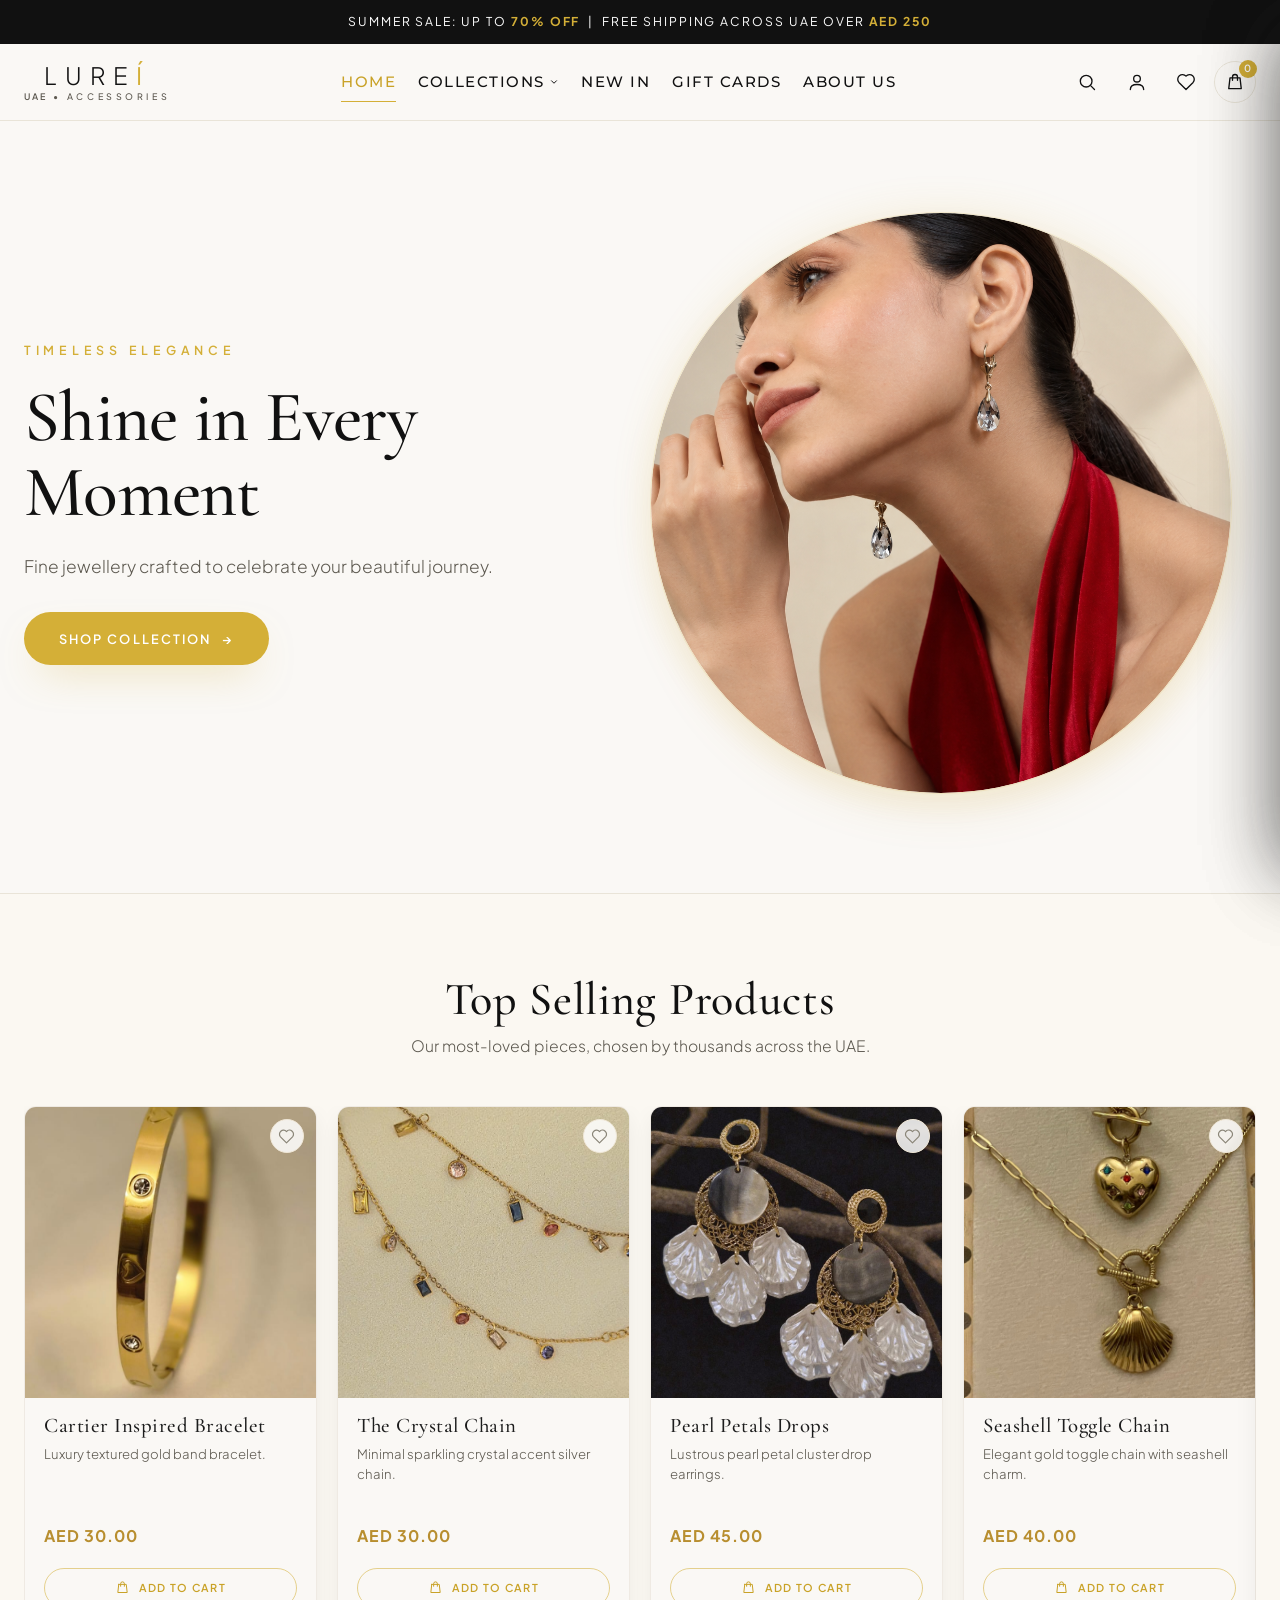
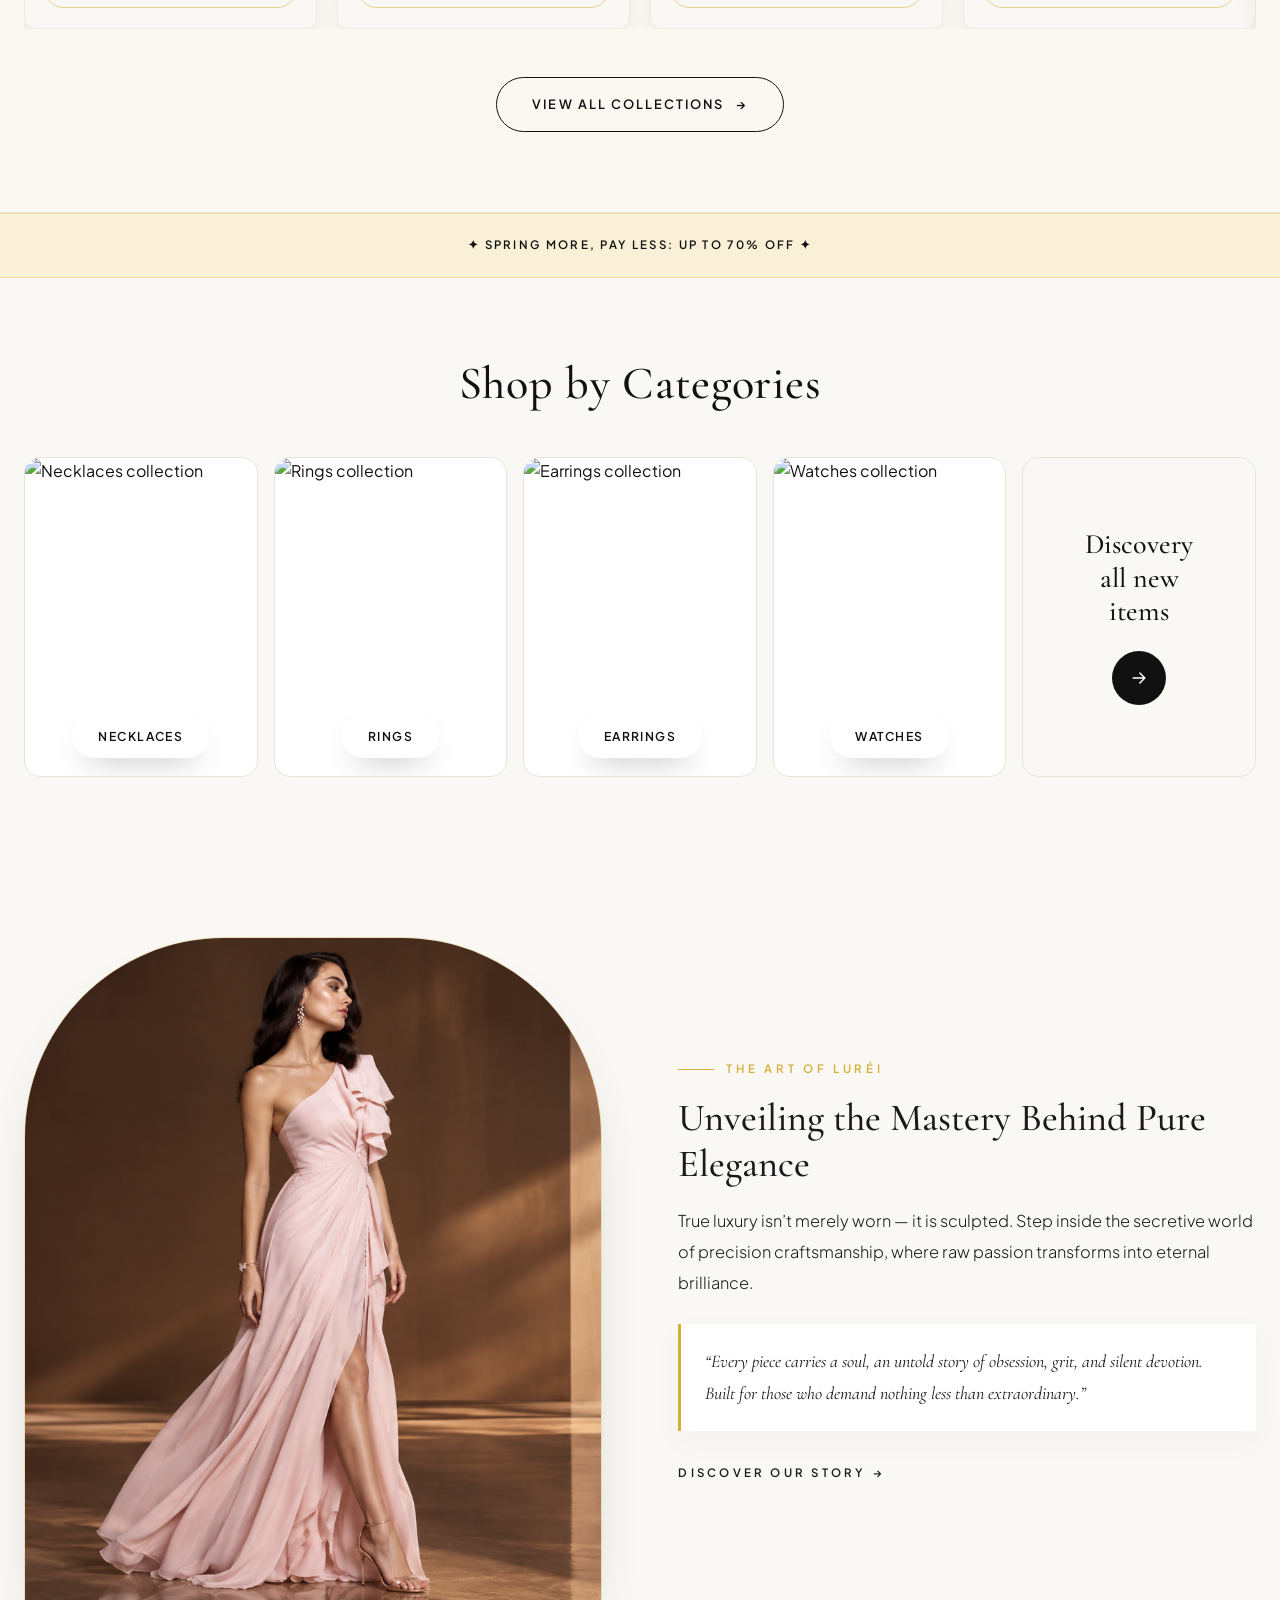
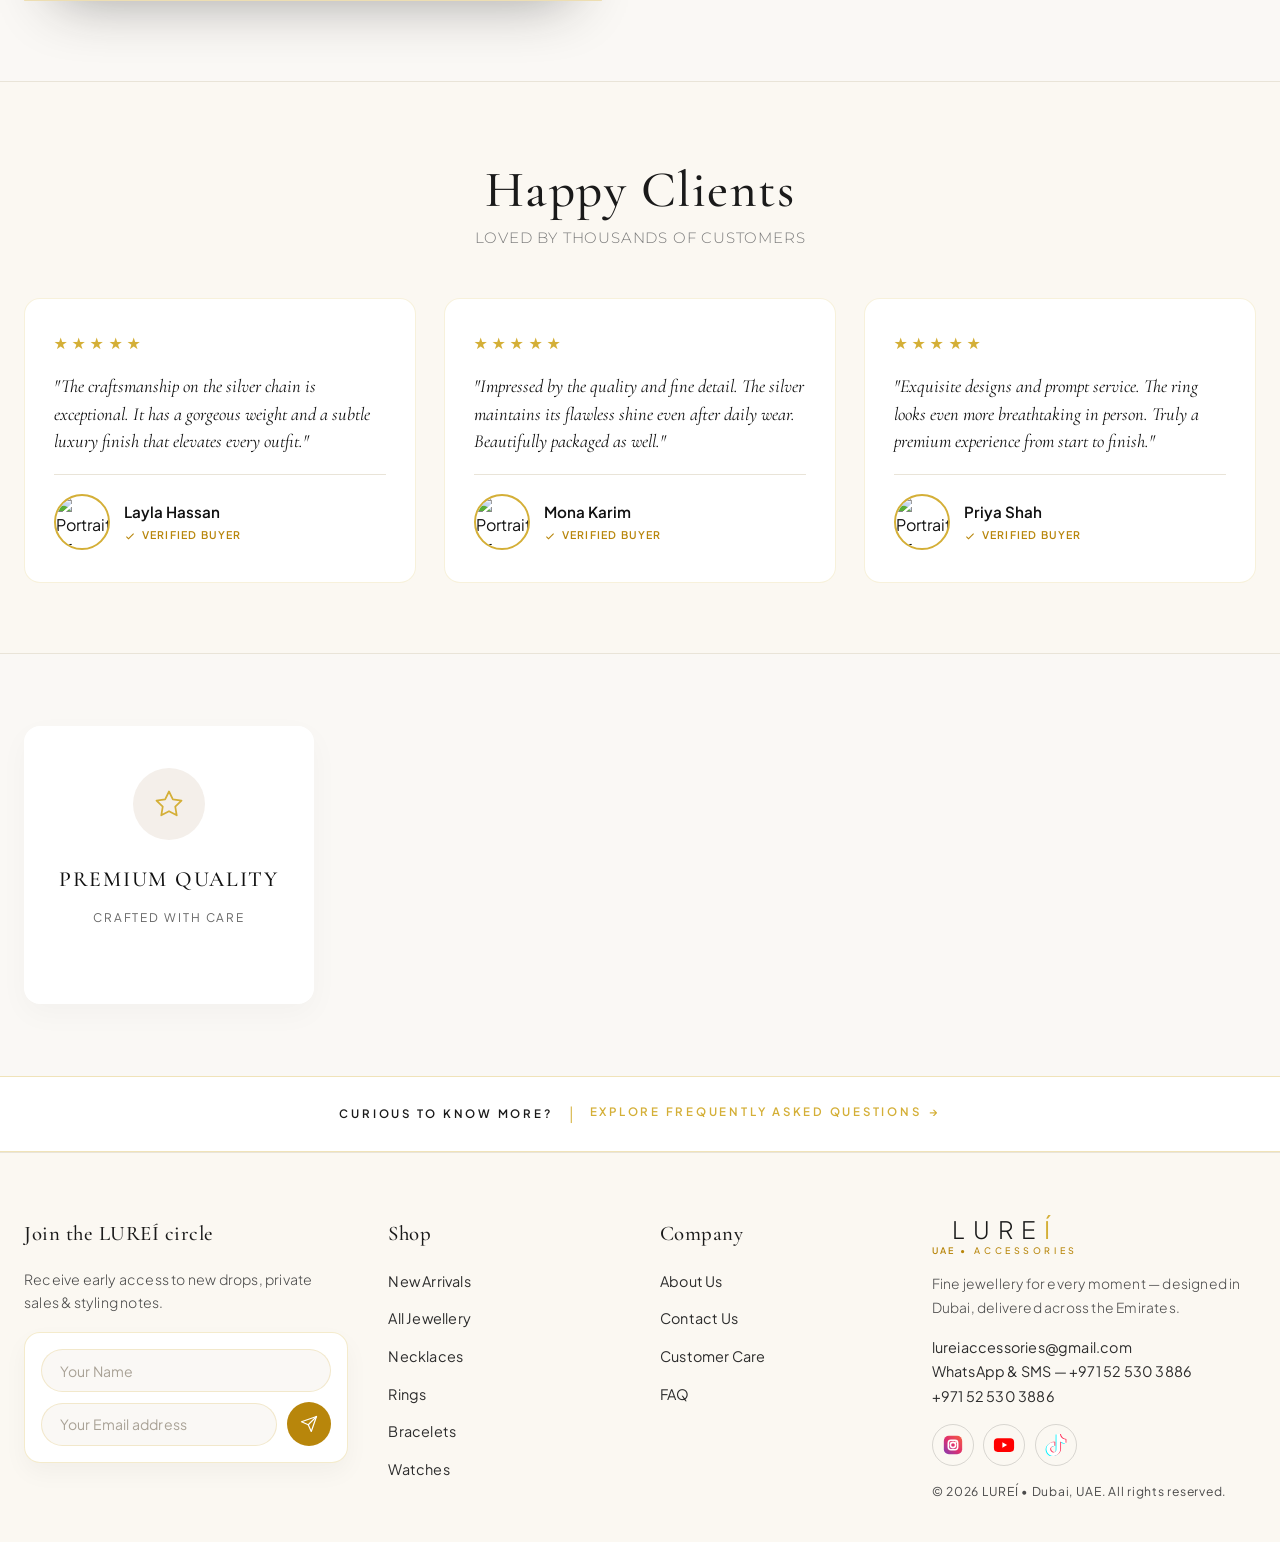
==== commit 5b4541c8: "checkpoint: image path fixes, admin dashboard, editor store, supabase backend" ====
--- a/index.html
+++ b/index.html
@@ -16,6 +16,7 @@
 
   <!-- Styles -->
   <link rel="stylesheet" href="styles.css" />
+    <link rel="stylesheet" href="admin-editor.css" />
 
   <!-- jsPDF UMD — invoice generation -->
   <script src="https://cdnjs.cloudflare.com/ajax/libs/jspdf/2.5.1/jspdf.umd.min.js"></script>
@@ -36,7 +37,7 @@
       <!-- Brand logo -->
       <a href="#top" class="brand" aria-label="LUREÍ home">
         <span class="brand__name">Lure<span class="brand__accent">í</span></span>
-        <span class="brand__tagline">Dubai &bull; S925 Silver</span>
+        <span class="brand__tagline"><span style="font-weight: 600; letter-spacing: 2px;">UAE</span> &bull; ACCESSORIES</span>
       </a>
 
       <!-- Center navigation -->
@@ -150,6 +151,27 @@
       </div>
     </section>
 
+    <!-- ======================= JUST IN — pieces published from Admin ======================= -->
+    <!-- Hidden by default: script.js reveals it only once the admin has added a
+         product, so shoppers never meet an empty section. Cards come from the
+         same buildCard() template as Top Selling and Collections, which means
+         stock badges, sold-out overlays and the Add to Cart button all behave
+         identically here. -->
+    <section class="section just-in" id="just-in" aria-labelledby="just-in-title" hidden>
+      <div class="container">
+        <header class="section__head">
+          <h2 class="section__title" id="just-in-title">Just In</h2>
+          <p class="section__lead">The newest additions to the LUR&iacute; vault.</p>
+        </header>
+
+        <div class="products__grid just-in__grid" id="just-in-grid" aria-label="Newest products"></div>
+
+        <div class="products__more">
+          <a href="collections.html" class="btn btn--outline">View All Collections <span aria-hidden="true">&rarr;</span></a>
+        </div>
+      </div>
+    </section>
+
     <!-- ======================= 5. TICKER BANNER RIBBON ======================= -->
     <section class="ticker" aria-label="Offers and brand highlights">
       <div class="ticker__inner">
@@ -210,7 +232,7 @@
       <div class="container legacy-editorial__grid">
 
         <figure class="legacy-editorial__visual">
-         <img src="assets/legacy-craft.jpg" alt="Model wearing LURÉI S925 silver earrings" loading="lazy" />
+          <img src="assets/images/legacy-craft.jpg" alt="Model wearing LURÉI S925 silver earrings" loading="lazy" />
         </figure>
 
         <div class="legacy-editorial__content">
@@ -295,39 +317,6 @@
       </div>
     </section>
 
-    <!-- ======================= 8. BRAND LOGO STRIP ======================= -->
-    <section class="lurei-trust-partners" aria-label="Featured partners and retailers">
-      <div class="trust-header">
-        <span class="trust-tag">FEATURED PARTNERS &amp; RETAILERS</span>
-      </div>
-      <div class="brand-grid-container">
-        <div class="brand-grid-item">
-          <img src="assets/tanishq-logo.png" alt="Tanishq" class="brand-grid-img">
-          <span class="brand-grid-label">TANISHQ</span>
-        </div>
-        <div class="brand-grid-item">
-          <img src="assets/malabar-logo.png" alt="Malabar Gold &amp; Diamonds" class="brand-grid-img">
-          <span class="brand-grid-label">MALABAR</span>
-        </div>
-        <div class="brand-grid-item">
-          <img src="assets/senco-logo.png" alt="Senco Gold" class="brand-grid-img">
-          <span class="brand-grid-label">SENCO GOLD</span>
-        </div>
-        <div class="brand-grid-item">
-          <img src="assets/giva-logo.png" alt="Giva" class="brand-grid-img">
-          <span class="brand-grid-label">GIVA</span>
-        </div>
-        <div class="brand-grid-item">
-          <img src="assets/caratlane-logo.png" alt="CaratLane" class="brand-grid-img">
-          <span class="brand-grid-label">CARATLANE</span>
-        </div>
-        <div class="brand-grid-item">
-          <img src="assets/bluestone-logo.png" alt="BlueStone" class="brand-grid-img">
-          <span class="brand-grid-label">BLUESTONE</span>
-        </div>
-      </div>
-    </section>
-
     <!-- ======================= BRAND PERKS ======================= -->
     <section class="lurei-brand-perks-section" aria-label="Our promises">
       <div class="container">
@@ -354,7 +343,7 @@
               <svg viewBox="0 0 24 24" width="30" height="30" fill="none" stroke="currentColor" stroke-width="1.4" stroke-linecap="round" stroke-linejoin="round"><path d="M12 22s8-4 8-10V5l-8-3-8 3v7c0 6 8 10 8 10z"></path></svg>
             </span>
             <h3 class="perk-card__title">Easy Returns</h3>
-            <p class="perk-card__text">14 Days Return Policy</p>
+            <p class="perk-card__text">3 Days Return Policy</p>
           </article>
 
           <article class="perk-card">
@@ -410,7 +399,7 @@
               </div>
             </form>
           </div>
-          <p class="footer__note" id="newsletter-note" hidden>Thank you — welcome to LUREÍ.</p>
+          <p class="footer__note" id="newsletter-note" hidden>Thank you for subscribing!</p>
         </div>
 
         <nav class="footer__col" aria-label="Shop links">
@@ -438,7 +427,7 @@
         <div class="footer__col footer__col--brand">
           <a href="#top" class="brand" aria-label="LUREÍ home">
             <span class="brand__name brand__name--light">Lure<span class="brand__accent">í</span></span>
-            <span class="brand__tagline">Dubai &bull; S925 Silver</span>
+            <span class="brand__tagline"><span style="font-weight: 600; letter-spacing: 2px;">UAE</span> &bull; ACCESSORIES</span>
           </a>
           <p class="footer__blurb">Fine jewellery for every moment — designed in Dubai, delivered across the Emirates.</p>
           <p class="footer__blurb">
@@ -448,13 +437,13 @@
           </p>
           <div class="footer__social" role="list" aria-label="Social media">
             <a href="https://www.instagram.com/lurei.ae/" class="footer__social-link" aria-label="Instagram" role="listitem" target="_blank" rel="noopener noreferrer">
-              <svg viewBox="0 0 24 24" width="18" height="18" fill="none" stroke="currentColor" stroke-width="1.6" stroke-linecap="round" stroke-linejoin="round" aria-hidden="true"><rect x="3" y="3" width="18" height="18" rx="5"></rect><circle cx="12" cy="12" r="4"></circle><circle cx="17.2" cy="6.8" r="1"></circle></svg>
+              <svg viewBox="0 0 24 24" width="22" height="22" aria-hidden="true"><defs><linearGradient id="lurei-ig-grad" x1="0" y1="1" x2="1" y2="0"><stop offset="0" stop-color="#833AB4"></stop><stop offset="0.5" stop-color="#E1306C"></stop><stop offset="1" stop-color="#F56040"></stop></linearGradient></defs><rect x="2" y="2" width="20" height="20" rx="5.5" fill="url(#lurei-ig-grad)"></rect><rect x="6.9" y="6.9" width="10.2" height="10.2" rx="2.9" fill="none" stroke="#FFFFFF" stroke-width="1.7" stroke-linecap="round" stroke-linejoin="round"></rect><circle cx="12" cy="12" r="2.85" fill="none" stroke="#FFFFFF" stroke-width="1.7"></circle><circle cx="15.15" cy="8.85" r="0.95" fill="#FFFFFF"></circle></svg>
             </a>
-            <a href="#" class="footer__social-link" aria-label="Facebook" role="listitem">
-              <svg viewBox="0 0 24 24" width="18" height="18" fill="none" stroke="currentColor" stroke-width="1.6" stroke-linecap="round" stroke-linejoin="round" aria-hidden="true"><path d="M14 8h3V5h-3a4 4 0 0 0-4 4v2H7v3h3v7h3v-7h3l1-3h-4V9a1 1 0 0 1 1-1z"></path></svg>
+            <a href="https://youtube.com/@lureiaccessories?si=jnTlCDeB1obr_-93" class="footer__social-link" aria-label="YouTube" role="listitem" target="_blank" rel="noopener noreferrer">
+              <svg viewBox="0 0 24 24" width="22" height="22" aria-hidden="true"><rect x="1" y="4.5" width="22" height="15" rx="4.2" fill="#FF0000"></rect><path d="M10.2 8.9v6.2l5.2-3.1z" fill="#FFFFFF"></path></svg>
             </a>
-            <a href="#" class="footer__social-link" aria-label="X (formerly Twitter)" role="listitem">
-              <svg viewBox="0 0 24 24" width="16" height="16" fill="currentColor" aria-hidden="true"><path d="M18.2 2H21l-6.4 7.3L22 22h-5.9l-4.6-6-5.3 6H2.5l6.9-7.9L2 2h6l4.1 5.5L18.2 2zm-1.1 18h1.6L7 3.9H5.3L17.1 20z"></path></svg>
+            <a href="https://www.tiktok.com/@bylurei?_r=1&_t=ZS-9ADPRFZvWj6" class="footer__social-link" aria-label="TikTok" role="listitem" target="_blank" rel="noopener noreferrer">
+              <svg viewBox="0 0 24 24" width="22" height="22" aria-hidden="true"><defs><path id="lurei-tt-note" d="M12.53.02C13.84 0 15.14.01 16.44 0c.08 1.53.63 3.09 1.75 4.17 1.12 1.11 2.7 1.62 4.24 1.79v4.03c-1.44-.05-2.89-.35-4.2-.97-.57-.26-1.1-.59-1.62-.93-.01 2.92.01 5.84-.02 8.75-.08 1.4-.54 2.79-1.35 3.94-1.31 1.92-3.58 3.17-5.91 3.21-1.43.08-2.86-.31-4.08-1.03-2.02-1.19-3.44-3.37-3.65-5.71-.02-.5-.03-1-.01-1.49.18-1.9 1.12-3.72 2.58-4.96 1.66-1.44 3.98-2.13 6.15-1.72.02 1.48-.04 2.96-.04 4.44-.99-.32-2.15-.23-3.02.37-.63.41-1.11 1.04-1.36 1.75-.21.51-.15 1.07-.14 1.61.24 1.64 1.82 3.02 3.5 2.87 1.12-.01 2.19-.66 2.77-1.61.19-.33.4-.67.41-1.06.1-1.79.06-3.57.07-5.36.01-4.03-.01-8.05.02-12.07z"></path></defs><use href="#lurei-tt-note" fill="#00F2FE" transform="translate(-0.9 0.55)"></use><use href="#lurei-tt-note" fill="#FE2C55" transform="translate(0.9 -0.55)"></use><use href="#lurei-tt-note" fill="#FFFFFF"></use></svg>
             </a>
           </div>
           <p class="footer__legal">&copy; <span data-year></span> LUREÍ &bull; Dubai, UAE. All rights reserved.</p>
@@ -607,6 +596,12 @@
         <div class="field">
           <label class="field__label" for="cust-address">Shipping Address (UAE &amp; Worldwide / India)</label>
           <textarea class="field__input" id="cust-address" name="address" rows="3" placeholder="Street, City, State, Postal Code, Country — e.g. Jumeirah 1, Dubai, UAE or MG Road, Bengaluru 560001, India" autocomplete="street-address" required></textarea>
+        </div>
+
+        <div class="field">
+          <label class="field__label" for="cust-delivery-date">Requested Delivery Date <span class="field__optional">(optional)</span></label>
+          <input class="field__input" id="cust-delivery-date" name="deliveryDate" type="date" autocomplete="off" />
+          <p class="field__note">Leave blank and we&rsquo;ll confirm a delivery date within 2&ndash;3 business days.</p>
         </div>
 
         <fieldset class="field field--payments">
@@ -661,6 +656,10 @@
   </div>
 
   <!-- Scripts -->
+  <script src="supabase-config.js"></script>
+  <!-- Live Storefront Editor: must run before script.js, which binds to
+       window.LureiCatalogue at parse time. -->
+  <script src="admin-editor.js"></script>
   <script src="script.js"></script>
 </body>
-</html>
+</html>
--- a/styles.css
+++ b/styles.css
@@ -1,36 +1,36 @@
-/* ==========================================================================
-   LUREÍ — Fine Jewellery & Accessories | Dubai, UAE
-   Ultra-luxury e-commerce homepage — reference wireframe match
-   ========================================================================== */
-
-@import url('https://fonts.googleapis.com/css2?family=Montserrat:wght@400;500;600&display=swap');
-
-/* ---------- Design tokens ---------- */
+/* ==========================================================================
+   LUREÍ — Fine Jewellery & Accessories | Dubai, UAE
+   Ultra-luxury e-commerce homepage — reference wireframe match
+   ========================================================================== */
+
+@import url('https://fonts.googleapis.com/css2?family=Montserrat:wght@400;500;600&display=swap');
+
+/* ---------- Design tokens ---------- */
 :root {
-  --color-bg: #FAF8F5;
-  --color-ink: #111111;
-  --color-gold: #D4AF37;
-  --color-gold-dark: #C9A227;
-  --color-card: #FFFFFF;
-  --color-cream: #FAF0D7;
-  --color-cream-soft: #FBF8F2;
-  --color-circle: #F7F3EC;
-  --color-muted: #5C584F;
-  --color-line: #E9E4D8;
-  --color-white: #FFFFFF;
-  --color-dark: #111111;
-
-  --font-serif: 'Cormorant Garamond', Georgia, 'Times New Roman', serif;
-  --font-sans: 'Plus Jakarta Sans', 'Segoe UI', Arial, sans-serif;
-
-  --radius-btn: 999px;
-  --radius-card: 18px;
-  --radius-media: 24px;
-
-  --shadow-soft: 0 24px 60px -28px rgba(17, 17, 17, 0.24);
-  --shadow-gold: 0 18px 40px -18px rgba(212, 175, 55, 0.5);
-
-  --transition: 0.25s cubic-bezier(0.16, 1, 0.3, 1);
+  --color-bg: #FAF8F5;
+  --color-ink: #111111;
+  --color-gold: #D4AF37;
+  --color-gold-dark: #C9A227;
+  --color-card: #FFFFFF;
+  --color-cream: #FAF0D7;
+  --color-cream-soft: #FBF8F2;
+  --color-circle: #F7F3EC;
+  --color-muted: #5C584F;
+  --color-line: #E9E4D8;
+  --color-white: #FFFFFF;
+  --color-dark: #111111;
+
+  --font-serif: 'Cormorant Garamond', Georgia, 'Times New Roman', serif;
+  --font-sans: 'Plus Jakarta Sans', 'Segoe UI', Arial, sans-serif;
+
+  --radius-btn: 999px;
+  --radius-card: 18px;
+  --radius-media: 24px;
+
+  --shadow-soft: 0 24px 60px -28px rgba(17, 17, 17, 0.24);
+  --shadow-gold: 0 18px 40px -18px rgba(212, 175, 55, 0.5);
+
+  --transition: 0.25s cubic-bezier(0.16, 1, 0.3, 1);
 }
 
 /* ---------- Reset & base ---------- */
@@ -51,46 +51,46 @@
   -moz-osx-font-smoothing: grayscale;
 }
 
-body {
-  font-family: var(--font-sans);
-  font-weight: 400;
-  font-size: 1rem;
-  line-height: 1.6;
-  color: var(--color-ink);
-  background-color: var(--color-bg);
-  -webkit-font-smoothing: antialiased;
-  -moz-osx-font-smoothing: grayscale;
-  overflow-x: hidden;
-}
-
-/* GPU-accelerated rendering — promote major sections & containers onto
-   their own compositor layers for paint-free, stutter-free scrolling. */
-.container,
-.navbar,
-.hero,
-.categories,
-.products,
-.legacy-editorial,
-.testimonials,
-.new-in,
-.footer,
-.hero__circle,
-.top-selling-track {
-  transform: translateZ(0);
-  backface-visibility: hidden;
-}
-
-/* will-change on animated chrome (dropdowns, drawers, modals) so the
-   compositor prepares dedicated layers before any animation fires. */
-.nav,
-.nav-profile__menu,
-.cart-overlay,
-.cart-drawer,
-.wishlist-overlay,
-.wishlist-drawer,
-.modal-overlay,
-.modal {
-  will-change: transform, opacity;
+body {
+  font-family: var(--font-sans);
+  font-weight: 400;
+  font-size: 1rem;
+  line-height: 1.6;
+  color: var(--color-ink);
+  background-color: var(--color-bg);
+  -webkit-font-smoothing: antialiased;
+  -moz-osx-font-smoothing: grayscale;
+  overflow-x: hidden;
+}
+
+/* GPU-accelerated rendering — promote major sections & containers onto
+   their own compositor layers for paint-free, stutter-free scrolling. */
+.container,
+.navbar,
+.hero,
+.categories,
+.products,
+.legacy-editorial,
+.testimonials,
+.new-in,
+.footer,
+.hero__circle,
+.top-selling-track {
+  transform: translateZ(0);
+  backface-visibility: hidden;
+}
+
+/* will-change on animated chrome (dropdowns, drawers, modals) so the
+   compositor prepares dedicated layers before any animation fires. */
+.nav,
+.nav-profile__menu,
+.cart-overlay,
+.cart-drawer,
+.wishlist-overlay,
+.wishlist-drawer,
+.modal-overlay,
+.modal {
+  will-change: transform, opacity;
 }
 
 img {
@@ -108,44 +108,44 @@
   list-style: none;
 }
 
-button {
-  font-family: inherit;
-  cursor: pointer;
-  background: none;
-  border: none;
-  color: inherit;
-}
-
-/* Fluid, silky hover transitions — transform/opacity only for movement
-   (compositor-friendly), with short paint-only passes for colour states.
-   Layout properties (width/height/margin/top) are never animated. */
-a,
-button,
-input,
-select,
-textarea,
-label,
-img,
-.btn,
-.icon-btn,
-.nav__link,
-.footer__social-link,
-.footer__link,
-.product-card,
-.wishlist-heart,
-.pay-option,
-.nav-toggle,
-.currency-toggle,
-.collection-price__select,
-.pagination__btn,
-.cart-drawer__item {
-  transition:
-    transform 0.25s cubic-bezier(0.16, 1, 0.3, 1),
-    opacity 0.25s ease,
-    background-color 0.25s ease,
-    color 0.25s ease,
-    border-color 0.25s ease,
-    box-shadow 0.25s ease;
+button {
+  font-family: inherit;
+  cursor: pointer;
+  background: none;
+  border: none;
+  color: inherit;
+}
+
+/* Fluid, silky hover transitions — transform/opacity only for movement
+   (compositor-friendly), with short paint-only passes for colour states.
+   Layout properties (width/height/margin/top) are never animated. */
+a,
+button,
+input,
+select,
+textarea,
+label,
+img,
+.btn,
+.icon-btn,
+.nav__link,
+.footer__social-link,
+.footer__link,
+.product-card,
+.wishlist-heart,
+.pay-option,
+.nav-toggle,
+.currency-toggle,
+.collection-price__select,
+.pagination__btn,
+.cart-drawer__item {
+  transition:
+    transform 0.25s cubic-bezier(0.16, 1, 0.3, 1),
+    opacity 0.25s ease,
+    background-color 0.25s ease,
+    color 0.25s ease,
+    border-color 0.25s ease,
+    box-shadow 0.25s ease;
 }
 
 .container {
@@ -234,26 +234,26 @@
 }
 
 /* Navigation */
-.nav__list {
-  display: flex;
-  align-items: center;
-  gap: 22px;
-}
-
-.nav__link {
-  position: relative;
-  display: inline-flex;
-  align-items: center;
-  gap: 0.3rem;
-  font-family: 'Montserrat', sans-serif;
-  font-size: 15px;
-  font-weight: 500;
-  letter-spacing: 1.5px;
-  text-transform: uppercase;
-  color: var(--color-ink);
-  padding-block: 0.55rem;
-  line-height: 1.5;
-  transition: color var(--transition);
+.nav__list {
+  display: flex;
+  align-items: center;
+  gap: 22px;
+}
+
+.nav__link {
+  position: relative;
+  display: inline-flex;
+  align-items: center;
+  gap: 0.3rem;
+  font-family: 'Montserrat', sans-serif;
+  font-size: 15px;
+  font-weight: 500;
+  letter-spacing: 1.5px;
+  text-transform: uppercase;
+  color: var(--color-ink);
+  padding-block: 0.55rem;
+  line-height: 1.5;
+  transition: color var(--transition);
 }
 
 .nav__caret {
@@ -318,56 +318,56 @@
   border: 1px solid var(--color-line);
 }
 
-.cart-badge {
-  position: absolute;
-  top: -2px;
-  right: -2px;
-  min-width: 18px;
-  height: 18px;
-  padding-inline: 4px;
-  border-radius: 999px;
-  background: var(--color-gold);
-  color: var(--color-white);
-  font-size: 0.62rem;
-  font-weight: 600;
-  display: inline-flex;
-  align-items: center;
-  justify-content: center;
-  line-height: 1;
-}
-
-/* Currency toggle (collections filter bar) */
-.currency-toggle {
-  padding: 0.72rem 2.4rem 0.72rem 1.6rem;
-  font-family: inherit;
-  font-size: 0.72rem;
-  font-weight: 600;
-  letter-spacing: 0.16em;
-  text-transform: uppercase;
-  color: var(--color-ink);
-  background: var(--color-cream-soft);
-  border: 1.5px solid var(--color-gold);
-  border-radius: var(--radius-btn);
-  cursor: pointer;
-  transition: border-color var(--transition), color var(--transition);
-}
-
-.currency-toggle:hover {
-  border-color: var(--color-gold-dark);
-  color: var(--color-gold-dark);
-}
-
-.currency-toggle:focus-visible {
-  outline: none;
-  border-color: var(--color-gold-dark);
-  box-shadow: 0 0 0 3px rgba(212, 175, 55, 0.12);
-}
-
-@media (max-width: 560px) {
-  .currency-toggle {
-    font-size: 0.64rem;
-    padding: 0.6rem 2rem 0.6rem 1.2rem;
-  }
+.cart-badge {
+  position: absolute;
+  top: -2px;
+  right: -2px;
+  min-width: 18px;
+  height: 18px;
+  padding-inline: 4px;
+  border-radius: 999px;
+  background: var(--color-gold);
+  color: var(--color-white);
+  font-size: 0.62rem;
+  font-weight: 600;
+  display: inline-flex;
+  align-items: center;
+  justify-content: center;
+  line-height: 1;
+}
+
+/* Currency toggle (collections filter bar) */
+.currency-toggle {
+  padding: 0.72rem 2.4rem 0.72rem 1.6rem;
+  font-family: inherit;
+  font-size: 0.72rem;
+  font-weight: 600;
+  letter-spacing: 0.16em;
+  text-transform: uppercase;
+  color: var(--color-ink);
+  background: var(--color-cream-soft);
+  border: 1.5px solid var(--color-gold);
+  border-radius: var(--radius-btn);
+  cursor: pointer;
+  transition: border-color var(--transition), color var(--transition);
+}
+
+.currency-toggle:hover {
+  border-color: var(--color-gold-dark);
+  color: var(--color-gold-dark);
+}
+
+.currency-toggle:focus-visible {
+  outline: none;
+  border-color: var(--color-gold-dark);
+  box-shadow: 0 0 0 3px rgba(212, 175, 55, 0.12);
+}
+
+@media (max-width: 560px) {
+  .currency-toggle {
+    font-size: 0.64rem;
+    padding: 0.6rem 2rem 0.6rem 1.2rem;
+  }
 }
 
 /* Mobile toggle */
@@ -388,36 +388,36 @@
 /* ==========================================================================
    3. HERO
    ========================================================================== */
-.hero {
-  padding-block: 4.5rem 5rem;
-  position: relative;
-  overflow: hidden;
-}
-
-.hero__inner {
-  display: grid;
-  grid-template-columns: minmax(0, 5fr) minmax(0, 6fr);
-  align-items: center;
-  gap: clamp(2rem, 6vw, 6rem);
-  position: relative;
-}
-
-.hero__kicker {
-  font-size: 0.78rem;
-  font-weight: 600;
-  letter-spacing: 0.38em;
-  text-transform: uppercase;
-  color: var(--color-gold);
-  margin-bottom: 1.2rem;
-}
-
-.hero__title {
-  font-family: var(--font-serif);
-  font-weight: 500;
-  font-size: clamp(2.7rem, 5.6vw, 4.9rem);
-  line-height: 1.05;
-  letter-spacing: -0.01em;
-  margin-bottom: 1.4rem;
+.hero {
+  padding-block: 4.5rem 5rem;
+  position: relative;
+  overflow: hidden;
+}
+
+.hero__inner {
+  display: grid;
+  grid-template-columns: minmax(0, 5fr) minmax(0, 6fr);
+  align-items: center;
+  gap: clamp(2rem, 6vw, 6rem);
+  position: relative;
+}
+
+.hero__kicker {
+  font-size: 0.78rem;
+  font-weight: 600;
+  letter-spacing: 0.38em;
+  text-transform: uppercase;
+  color: var(--color-gold);
+  margin-bottom: 1.2rem;
+}
+
+.hero__title {
+  font-family: var(--font-serif);
+  font-weight: 500;
+  font-size: clamp(2.7rem, 5.6vw, 4.9rem);
+  line-height: 1.05;
+  letter-spacing: -0.01em;
+  margin-bottom: 1.4rem;
 }
 
 .hero__em {
@@ -434,8 +434,8 @@
   margin-bottom: 2rem;
 }
 
-.hero__cta {
-  margin-bottom: 1.6rem;
+.hero__cta {
+  margin-bottom: 1.6rem;
 }
 
 .hero__chips {
@@ -484,49 +484,49 @@
   transition: transform var(--transition), box-shadow var(--transition), background var(--transition), border-color var(--transition);
 }
 
-.btn--gold {
-  background: var(--color-gold);
-  color: var(--color-white);
-  box-shadow: var(--shadow-gold);
-}
-
-.btn--gold:hover {
-  background: var(--color-gold-dark);
-  transform: translateY(-2px);
-  box-shadow: 0 24px 46px -18px rgba(156, 114, 58, 0.65);
-}
-
-/* Explicit invoice download CTA inside the Order Placed panel — a real
-   user-initiated gesture, styled as the primary luxury gold action. */
-.primary-btn {
-  display: inline-flex;
-  align-items: center;
-  justify-content: center;
-  gap: 0.55rem;
-  width: 100%;
-  padding: 1rem 2rem;
-  border-radius: var(--radius-btn);
-  background: var(--color-gold);
-  color: var(--color-white);
-  border: 1.5px solid var(--color-gold);
-  font-size: 0.76rem;
-  font-weight: 600;
-  letter-spacing: 0.14em;
-  text-transform: uppercase;
-  cursor: pointer;
-  box-shadow: var(--shadow-gold);
-  transition: transform var(--transition), box-shadow var(--transition), background var(--transition), border-color var(--transition);
-}
-
-.primary-btn:hover {
-  background: var(--color-gold-dark);
-  border-color: var(--color-gold-dark);
-  transform: translateY(-2px);
-  box-shadow: 0 24px 46px -18px rgba(156, 114, 58, 0.65);
-}
-
-.primary-btn:active {
-  transform: translateY(0);
+.btn--gold {
+  background: var(--color-gold);
+  color: var(--color-white);
+  box-shadow: var(--shadow-gold);
+}
+
+.btn--gold:hover {
+  background: var(--color-gold-dark);
+  transform: translateY(-2px);
+  box-shadow: 0 24px 46px -18px rgba(156, 114, 58, 0.65);
+}
+
+/* Explicit invoice download CTA inside the Order Placed panel — a real
+   user-initiated gesture, styled as the primary luxury gold action. */
+.primary-btn {
+  display: inline-flex;
+  align-items: center;
+  justify-content: center;
+  gap: 0.55rem;
+  width: 100%;
+  padding: 1rem 2rem;
+  border-radius: var(--radius-btn);
+  background: var(--color-gold);
+  color: var(--color-white);
+  border: 1.5px solid var(--color-gold);
+  font-size: 0.76rem;
+  font-weight: 600;
+  letter-spacing: 0.14em;
+  text-transform: uppercase;
+  cursor: pointer;
+  box-shadow: var(--shadow-gold);
+  transition: transform var(--transition), box-shadow var(--transition), background var(--transition), border-color var(--transition);
+}
+
+.primary-btn:hover {
+  background: var(--color-gold-dark);
+  border-color: var(--color-gold-dark);
+  transform: translateY(-2px);
+  box-shadow: 0 24px 46px -18px rgba(156, 114, 58, 0.65);
+}
+
+.primary-btn:active {
+  transform: translateY(0);
 }
 
 .btn span {
@@ -538,45 +538,45 @@
 }
 
 /* Hero visual — arch image over smooth circle */
-.hero__visual {
-  position: relative;
-  display: flex;
-  align-items: center;
-  justify-content: center;
-  overflow: visible;
-  padding: 20px 0;
-}
-
-.hero__circle {
-  position: relative;
-  width: 580px;
-  height: 580px;
-  aspect-ratio: 1 / 1;
-  background: var(--color-circle);
-  border-radius: 50% !important;
-  overflow: hidden !important;
-  box-shadow: 0 25px 50px -12px rgba(184, 134, 11, 0.12), 0 0 40px rgba(212, 175, 55, 0.15), 0 0 0 1px rgba(212, 175, 55, 0.15);
-}
-
-@media (min-width: 992px) {
-  .hero__circle {
-    width: 580px !important;
-    height: 580px !important;
-  }
-}
-
-@media (min-width: 481px) and (max-width: 991px) {
-  .hero__circle {
-    width: 450px !important;
-    height: 450px !important;
-  }
-}
-
-@media (max-width: 480px) {
-  .hero__circle {
-    width: 320px !important;
-    height: 320px !important;
-  }
+.hero__visual {
+  position: relative;
+  display: flex;
+  align-items: center;
+  justify-content: center;
+  overflow: visible;
+  padding: 20px 0;
+}
+
+.hero__circle {
+  position: relative;
+  width: 580px;
+  height: 580px;
+  aspect-ratio: 1 / 1;
+  background: var(--color-circle);
+  border-radius: 50% !important;
+  overflow: hidden !important;
+  box-shadow: 0 25px 50px -12px rgba(184, 134, 11, 0.12), 0 0 40px rgba(212, 175, 55, 0.15), 0 0 0 1px rgba(212, 175, 55, 0.15);
+}
+
+@media (min-width: 992px) {
+  .hero__circle {
+    width: 580px !important;
+    height: 580px !important;
+  }
+}
+
+@media (min-width: 481px) and (max-width: 991px) {
+  .hero__circle {
+    width: 450px !important;
+    height: 450px !important;
+  }
+}
+
+@media (max-width: 480px) {
+  .hero__circle {
+    width: 320px !important;
+    height: 320px !important;
+  }
 }
 
 .hero-slide {
@@ -862,48 +862,48 @@
   font-size: 0.98rem;
 }
 
-/* ==========================================================================
-   5. SHOP BY CATEGORIES
-   ========================================================================== */
-.categories .container {
-  width: min(1300px, 100% - 3rem);
-}
-
-.categories__grid {
-  display: grid;
-  grid-template-columns: repeat(5, 1fr);
-  gap: 16px;
-  align-items: stretch;
-}
-
-.cat-card {
-  position: relative;
-  display: flex;
-  width: 100%;
-  height: 320px;
-  border-radius: 16px;
-  overflow: hidden;
-  border: 1px solid var(--color-line);
-  background: var(--color-card);
-  transition: transform var(--transition), box-shadow var(--transition);
-}
-
-.cat-card:hover {
-  transform: translateY(-6px);
-  box-shadow: var(--shadow-soft);
-}
-
-.cat-card__media {
-  width: 100%;
-  height: 100%;
-  overflow: hidden;
-}
-
-.cat-card__media img {
-  width: 100%;
-  height: 100%;
-  object-fit: cover;
-  transition: transform 0.8s cubic-bezier(0.22, 0.61, 0.36, 1);
+/* ==========================================================================
+   5. SHOP BY CATEGORIES
+   ========================================================================== */
+.categories .container {
+  width: min(1300px, 100% - 3rem);
+}
+
+.categories__grid {
+  display: grid;
+  grid-template-columns: repeat(5, 1fr);
+  gap: 16px;
+  align-items: stretch;
+}
+
+.cat-card {
+  position: relative;
+  display: flex;
+  width: 100%;
+  height: 320px;
+  border-radius: 16px;
+  overflow: hidden;
+  border: 1px solid var(--color-line);
+  background: var(--color-card);
+  transition: transform var(--transition), box-shadow var(--transition);
+}
+
+.cat-card:hover {
+  transform: translateY(-6px);
+  box-shadow: var(--shadow-soft);
+}
+
+.cat-card__media {
+  width: 100%;
+  height: 100%;
+  overflow: hidden;
+}
+
+.cat-card__media img {
+  width: 100%;
+  height: 100%;
+  object-fit: cover;
+  transition: transform 0.8s cubic-bezier(0.22, 0.61, 0.36, 1);
 }
 
 .cat-card:hover .cat-card__media img {
@@ -934,28 +934,28 @@
   color: var(--color-white);
 }
 
-/* Discovery card */
-.cat-card--discover {
-  flex-direction: column;
-  align-items: center;
-  justify-content: center;
-  gap: 1.4rem;
-  padding: 2rem;
-  text-align: center;
-  border: 1.5px solid var(--color-line);
-  background: #FAF8F5;
-}
-
-.cat-card--discover:hover {
-  background: var(--color-card);
-}
-
-.cat-card__title {
-  font-family: 'Cinzel', 'Cormorant Garamond', Georgia, serif;
-  font-weight: 500;
-  font-size: 1.75rem;
-  line-height: 1.2;
-  max-width: 10ch;
+/* Discovery card */
+.cat-card--discover {
+  flex-direction: column;
+  align-items: center;
+  justify-content: center;
+  gap: 1.4rem;
+  padding: 2rem;
+  text-align: center;
+  border: 1.5px solid var(--color-line);
+  background: #FAF8F5;
+}
+
+.cat-card--discover:hover {
+  background: var(--color-card);
+}
+
+.cat-card__title {
+  font-family: 'Cinzel', 'Cormorant Garamond', Georgia, serif;
+  font-weight: 500;
+  font-size: 1.75rem;
+  line-height: 1.2;
+  max-width: 10ch;
 }
 
 .cat-card__arrow {
@@ -1049,49 +1049,49 @@
   transition: border-color var(--transition);
 }
 
-.collection-price__select:focus {
-  outline: none;
-  border-color: var(--color-gold);
-}
-
-.collection-currency {
-  display: flex;
-  align-items: center;
-  gap: 0.6rem;
-}
-
-/* Product search + price filter — force luxury font inheritance */
-.collection-search__input,
-.collection-price__select,
-.collection-price__label,
-input,
-select {
-  font-family: inherit !important;
-}
-
-.collection-search__input,
-.collection-price__select,
-.collection-price__label {
-  font-size: 0.85rem;
-  letter-spacing: 0.8px;
-  color: #222222;
-}
-
-.collection-search__input::placeholder,
-.collection-price__select::placeholder {
-  font-family: inherit !important;
-  letter-spacing: 0.5px;
-  opacity: 0.7;
-}
-
-::placeholder,
-::-webkit-input-placeholder,
-::-moz-placeholder {
-  font-family: inherit !important;
-  letter-spacing: 0.5px;
-  opacity: 0.7;
-}
-
+.collection-price__select:focus {
+  outline: none;
+  border-color: var(--color-gold);
+}
+
+.collection-currency {
+  display: flex;
+  align-items: center;
+  gap: 0.6rem;
+}
+
+/* Product search + price filter — force luxury font inheritance */
+.collection-search__input,
+.collection-price__select,
+.collection-price__label,
+input,
+select {
+  font-family: inherit !important;
+}
+
+.collection-search__input,
+.collection-price__select,
+.collection-price__label {
+  font-size: 0.85rem;
+  letter-spacing: 0.8px;
+  color: #222222;
+}
+
+.collection-search__input::placeholder,
+.collection-price__select::placeholder {
+  font-family: inherit !important;
+  letter-spacing: 0.5px;
+  opacity: 0.7;
+}
+
+::placeholder,
+::-webkit-input-placeholder,
+::-moz-placeholder {
+  font-family: inherit !important;
+  letter-spacing: 0.5px;
+  opacity: 0.7;
+}
+
 .filter-tabs {
   display: flex;
   flex-wrap: wrap;
@@ -1252,6 +1252,19 @@
   line-height: 1;
 }
 
+.product-card__badge--stock {
+  /* Matches the LIMITED VAULT pill on the New In rail: a light ivory chip with
+     a gold hairline, so "ONLY 3 LEFT" reads as part of the same system rather
+     than a second, louder badge competing with it. */
+  top: auto;
+  bottom: 0.8rem;
+  left: 0.8rem;
+  background: rgba(250, 248, 245, 0.95);
+  color: #1A1815;
+  border: 1px solid #C5A059;
+  box-shadow: 0 2px 6px rgba(0, 0, 0, 0.08);
+}
+
 .product-card__body {
   display: flex;
   flex-direction: column;
@@ -1335,6 +1348,20 @@
   outline-offset: 3px;
 }
 
+/* Just In — the homepage rail for pieces published from Admin.
+   It sits on the same warm ivory ground as the New In rail and reuses
+   .products__grid for the columns, so an admin upload lands in the exact
+   template a shopper already knows. The hairline keeps it reading as its own
+   band instead of merging into the Top Selling section above it. */
+.just-in {
+  background: #FAF8F5;
+  border-top: 1px solid var(--color-line);
+}
+
+.just-in__grid {
+  grid-template-columns: repeat(auto-fill, minmax(240px, 1fr));
+}
+
 /* Load More */
 .products__more {
   display: flex;
@@ -1367,7 +1394,6 @@
   background: var(--color-cream-soft);
   border-block: 1px solid var(--color-line);
   padding-bottom: 70px;
-  margin-bottom: 30px;
 }
 
 .testimonials__grid {
@@ -1392,19 +1418,19 @@
   text-transform: uppercase;
 }
 
-.testimonial {
-  background: #FFFFFF;
-  border: 1px solid rgba(212, 175, 55, 0.18);
-  border-radius: 16px;
-  padding: 2rem 1.8rem;
-  display: flex;
-  flex-direction: column;
-  gap: 1.1rem;
-  min-height: 280px;
-  overflow: visible;
-  transform: translateZ(0);
-  backface-visibility: hidden;
-  transition: transform 0.25s cubic-bezier(0.16, 1, 0.3, 1), box-shadow 0.25s ease;
+.testimonial {
+  background: #FFFFFF;
+  border: 1px solid rgba(212, 175, 55, 0.18);
+  border-radius: 16px;
+  padding: 2rem 1.8rem;
+  display: flex;
+  flex-direction: column;
+  gap: 1.1rem;
+  min-height: 280px;
+  overflow: visible;
+  transform: translateZ(0);
+  backface-visibility: hidden;
+  transition: transform 0.25s cubic-bezier(0.16, 1, 0.3, 1), box-shadow 0.25s ease;
 }
 
 #happy-clients,
@@ -1473,87 +1499,7 @@
 }
 
 /* ==========================================================================
-   8. BRAND LOGO STRIP — luxury trust marquee
-   ========================================================================== */
-.lurei-trust-partners {
-  padding: 45px 5%;
-  background: #FAF8F5;
-  border-top: 1px solid rgba(212, 175, 55, 0.15);
-  border-bottom: 1px solid rgba(212, 175, 55, 0.15);
-  text-align: center;
-}
-
-.trust-header {
-  text-align: center;
-}
-
-.trust-tag {
-  font-size: 0.75rem;
-  letter-spacing: 2.5px;
-  color: #8C8275;
-  font-weight: 600;
-  text-transform: uppercase;
-  margin-bottom: 28px;
-  display: block;
-}
-
-.brand-grid-container {
-  display: grid;
-  grid-template-columns: repeat(6, 1fr);
-  gap: 32px;
-  align-items: center;
-  max-width: 1300px;
-  margin: 0 auto;
-}
-
-.brand-grid-item {
-  display: flex;
-  flex-direction: column;
-  align-items: center;
-  justify-content: center;
-  gap: 10px;
-  padding: 16px 8px;
-  transition: transform 0.3s ease;
-}
-
-.brand-grid-item:hover {
-  transform: translateY(-4px);
-}
-
-.brand-grid-img {
-  height: 75px;
-  width: auto;
-  max-width: 160px;
-  object-fit: contain;
-  border-radius: 8px;
-  filter: drop-shadow(0 2px 6px rgba(0, 0, 0, 0.04));
-  transition: filter 0.3s ease;
-}
-
-.brand-grid-label {
-  font-family: 'Cormorant Garamond', 'Playfair Display', Georgia, serif;
-  font-size: 1.05rem;
-  font-weight: 600;
-  letter-spacing: 2px;
-  color: #1A1A1A;
-  text-transform: uppercase;
-  margin-top: 10px;
-  transition: color 0.3s ease;
-}
-
-.brand-grid-item:hover .brand-grid-label {
-  color: #B8860B;
-}
-
-@media (max-width: 768px) {
-  .brand-grid-container {
-    grid-template-columns: repeat(3, 1fr);
-    gap: 20px;
-  }
-}
-
-/* ==========================================================================
-   8b. BRAND PERKS — light luxury 4-card grid
+   8. BRAND PERKS — light luxury 4-card grid
    Palette: Nude Beige #FAF8F5 | Charcoal #1A1A1A | Gold #D4AF37 | Ivory #FFFFFF
    ========================================================================== */
 .lurei-brand-perks-section {
@@ -1769,19 +1715,19 @@
   color: #1A1A1A;
 }
 
-.legacy__quote-author {
-  margin-top: 1.1rem;
-  font-size: 0.7rem;
-  font-weight: 600;
-  letter-spacing: 2px;
-  text-transform: uppercase;
-  color: #D4AF37;
-}
-
-.legacy__quote-author--name {
-  font-weight: 700;
-  color: #D4AF37;
-  letter-spacing: 3px;
+.legacy__quote-author {
+  margin-top: 1.1rem;
+  font-size: 0.7rem;
+  font-weight: 600;
+  letter-spacing: 2px;
+  text-transform: uppercase;
+  color: #D4AF37;
+}
+
+.legacy__quote-author--name {
+  font-weight: 700;
+  color: #D4AF37;
+  letter-spacing: 3px;
 }
 
 .legacy__cta {
@@ -1873,9 +1819,9 @@
   transition: background-size var(--transition), color var(--transition);
 }
 
-.lurei-faq-bar-link:hover .lurei-faq-bar-cta {
-  background-size: 100% 2px;
-  color: #C9A227;
+.lurei-faq-bar-link:hover .lurei-faq-bar-cta {
+  background-size: 100% 2px;
+  color: #C9A227;
 }
 
 /* ==========================================================================
@@ -2076,59 +2022,59 @@
   transition: background var(--transition), transform var(--transition);
 }
 
-.footer__submit:hover {
-  background: var(--color-gold-dark);
-  transform: scale(1.08);
-}
-
-/* Newsletter form — Name + Email luxury stacked fields */
-.newsletter-form {
-  display: flex;
-  flex-direction: column;
-  gap: 10px;
-  border: 1px solid rgba(212, 175, 55, 0.25);
-  background: var(--color-white);
-  border-radius: 16px;
-  padding: 1rem;
-  font-family: var(--font-sans);
-  box-shadow: 0 10px 25px rgba(0, 0, 0, 0.04);
-  transition: border-color var(--transition), box-shadow var(--transition);
-}
-
-.newsletter-form:focus-within {
-  border-color: var(--color-gold);
-  box-shadow: 0 0 0 3px rgba(212, 175, 55, 0.1);
-}
-
-.newsletter-form .footer__input {
-  flex: 1;
-  min-width: 0;
-  background: var(--color-bg);
-  border: 1.5px solid rgba(212, 175, 55, 0.22);
-  border-radius: 999px;
-  padding: 0.72rem 1.1rem;
-  font-family: inherit;
-  font-size: 0.88rem;
-  letter-spacing: 0.2px;
-  color: var(--color-ink);
-  outline: none;
-  transition: border-color var(--transition), box-shadow var(--transition);
-}
-
-.newsletter-form .footer__input:focus {
-  border-color: var(--color-gold);
-  box-shadow: 0 0 0 3px rgba(212, 175, 55, 0.12);
-  background: var(--color-white);
-}
-
-.newsletter-form .footer__input::placeholder {
-  color: #A9A296;
-}
-
-.newsletter-form__row {
-  display: flex;
-  align-items: center;
-  gap: 10px;
+.footer__submit:hover {
+  background: var(--color-gold-dark);
+  transform: scale(1.08);
+}
+
+/* Newsletter form — Name + Email luxury stacked fields */
+.newsletter-form {
+  display: flex;
+  flex-direction: column;
+  gap: 10px;
+  border: 1px solid rgba(212, 175, 55, 0.25);
+  background: var(--color-white);
+  border-radius: 16px;
+  padding: 1rem;
+  font-family: var(--font-sans);
+  box-shadow: 0 10px 25px rgba(0, 0, 0, 0.04);
+  transition: border-color var(--transition), box-shadow var(--transition);
+}
+
+.newsletter-form:focus-within {
+  border-color: var(--color-gold);
+  box-shadow: 0 0 0 3px rgba(212, 175, 55, 0.1);
+}
+
+.newsletter-form .footer__input {
+  flex: 1;
+  min-width: 0;
+  background: var(--color-bg);
+  border: 1.5px solid rgba(212, 175, 55, 0.22);
+  border-radius: 999px;
+  padding: 0.72rem 1.1rem;
+  font-family: inherit;
+  font-size: 0.88rem;
+  letter-spacing: 0.2px;
+  color: var(--color-ink);
+  outline: none;
+  transition: border-color var(--transition), box-shadow var(--transition);
+}
+
+.newsletter-form .footer__input:focus {
+  border-color: var(--color-gold);
+  box-shadow: 0 0 0 3px rgba(212, 175, 55, 0.12);
+  background: var(--color-white);
+}
+
+.newsletter-form .footer__input::placeholder {
+  color: #A9A296;
+}
+
+.newsletter-form__row {
+  display: flex;
+  align-items: center;
+  gap: 10px;
 }
 
 .footer__note {
@@ -2219,22 +2165,27 @@
   gap: 0.6rem;
 }
 
+/* Circular badge — a subtle hairline ink ring on the footer's Warm Ivory
+   (#FBF8F2) background. 42px outer minus the 1px border (border-box) leaves a
+   40px content box, so the 22px logo sits with ~9px clearance per side.
+   The resting border is ink, not gold, so the gold hover has a real
+   transition to make. */
 .footer__social-link {
-  display: inline-flex;
+  display: flex;
   align-items: center;
   justify-content: center;
-  width: 40px;
-  height: 40px;
+  width: 42px;
+  height: 42px;
+  border: 1px solid rgba(26, 26, 26, 0.15);
   border-radius: 50%;
-  border: 1px solid var(--color-line);
-  color: #2C2C2C;
-  transition: background var(--transition), color var(--transition), border-color var(--transition);
-}
-
+  background: none;
+  transition: transform var(--transition), border-color var(--transition);
+}
+
+/* Luxury micro-interaction: the hairline warms to gold as the badge lifts. */
 .footer__social-link:hover {
-  background: #D4AF37;
   border-color: #D4AF37;
-  color: var(--color-white);
+  transform: translateY(-2px);
 }
 
 .footer__legal {
@@ -2259,7 +2210,7 @@
 
 /* ==========================================================================
    RESPONSIVE
-========================================================================== */
+========================================================================== */
 @media (max-width: 1100px) {
   .nav__list {
     gap: 1rem;
@@ -2308,8 +2259,8 @@
     margin-top: 1rem;
   }
 
-.hero__frame {
-    width: min(340px, 84%);
+.hero__frame {
+    width: min(340px, 84%);
   }
 
   .lurei-brand-perks-grid {
@@ -2474,13 +2425,13 @@
     radial-gradient(140% 60% at 100% 0%, rgba(212, 175, 55, 0.08), transparent 55%),
     var(--color-bg);
   border-left: 1px solid var(--color-line);
-box-shadow: -28px 0 70px -30px rgba(26, 26, 26, 0.4);
-  transform: translateX(100%);
-  transition: transform 0.25s cubic-bezier(0.16, 1, 0.3, 1);
-  display: flex;
-  flex-direction: column;
-}
-
+box-shadow: -28px 0 70px -30px rgba(26, 26, 26, 0.4);
+  transform: translateX(100%);
+  transition: transform 0.25s cubic-bezier(0.16, 1, 0.3, 1);
+  display: flex;
+  flex-direction: column;
+}
+
 .cart-drawer.is-open {
   transform: translateX(0);
 }
@@ -2746,514 +2697,512 @@
   100% { transform: scale(1); }
 }
 
-.cart-badge--pulse {
-  animation: badgePulse 0.45s cubic-bezier(0.22, 0.61, 0.36, 1);
-}
-
-/* ==========================================================================
-   WISHLIST — heart buttons, badge & slide-out drawer
-   ========================================================================== */
-.wishlist-heart {
-  position: absolute;
-  top: 12px;
-  right: 12px;
-  z-index: 5;
-  width: 34px;
-  height: 34px;
-  display: flex;
-  align-items: center;
-  justify-content: center;
-  background: rgba(255, 255, 255, 0.85);
-  -webkit-backdrop-filter: blur(4px);
-  backdrop-filter: blur(4px);
-  border: 1px solid #EFE6D6;
-  border-radius: 50%;
-  color: #8A8578;
-  cursor: pointer;
-  transition: transform 0.25s cubic-bezier(0.16, 1, 0.3, 1), color 0.25s ease;
-}
-
-.wishlist-heart:hover {
-  color: #E53935;
-  transform: scale(1.12);
-}
-
-.wishlist-heart svg {
-  width: 17px;
-  height: 17px;
-  pointer-events: none;
-}
-
-.wishlist-heart.is-wishlisted {
-  color: #C5A059;
-  transform: scale(1.08);
-}
-
-.wishlist-heart.is-wishlisted svg {
-  fill: #C5A059;
-  stroke: #C5A059;
-}
-
-.wishlist-badge {
-  position: absolute;
-  top: -2px;
-  right: -2px;
-  min-width: 18px;
-  height: 18px;
-  padding-inline: 4px;
-  border-radius: 999px;
-  background: #C5A059;
-  color: var(--color-white);
-  font-size: 0.62rem;
-  font-weight: 600;
-  display: inline-flex;
-  align-items: center;
-  justify-content: center;
-  line-height: 1;
-}
-
-.wishlist-badge.is-hidden {
-  display: none;
-}
-
-.wishlist-overlay {
-  position: fixed;
-  inset: 0;
-  z-index: 220;
-  background: rgba(26, 26, 26, 0.55);
-  opacity: 0;
-  visibility: hidden;
-  transition: opacity var(--transition), visibility var(--transition);
-}
-
-.wishlist-overlay.is-open {
-  opacity: 1;
-  visibility: visible;
-}
-
-.wishlist-drawer {
-  position: fixed;
-  top: 0;
-  right: 0;
-  bottom: 0;
-  z-index: 240;
-  width: min(430px, 100vw);
-  background:
-    radial-gradient(140% 60% at 100% 0%, rgba(197, 160, 89, 0.1), transparent 55%),
-    var(--color-bg);
-  border-left: 1px solid var(--color-line);
-  box-shadow: -28px 0 70px -30px rgba(26, 26, 26, 0.4);
-  transform: translateX(100%);
-  transition: transform 0.25s cubic-bezier(0.16, 1, 0.3, 1);
-  display: flex;
-  flex-direction: column;
-}
-
-.wishlist-drawer.is-open {
-  transform: translateX(0);
-}
-
-.wishlist-drawer.is-empty .wishlist-drawer__foot {
-  display: none;
-}
-
-.wishlist-drawer__head {
-  display: flex;
-  align-items: center;
-  justify-content: space-between;
-  padding: 1.4rem 1.5rem 1.1rem;
-  border-bottom: 1px solid var(--color-line);
-}
-
-.wishlist-drawer__title {
-  font-family: var(--font-serif);
-  font-weight: 500;
-  font-size: 1.6rem;
-}
-
-.wishlist-drawer__close {
-  display: inline-flex;
-  align-items: center;
-  justify-content: center;
-  width: 38px;
-  height: 38px;
-  border-radius: 50%;
-  border: 1px solid var(--color-line);
-  background: none;
-  color: var(--color-ink);
-  cursor: pointer;
-  transition: background var(--transition), color var(--transition), transform var(--transition);
-}
-
-.wishlist-drawer__close:hover {
-  background: var(--color-ink);
-  color: var(--color-white);
-  transform: rotate(90deg);
-}
-
-.wishlist-drawer__items {
-  flex: 1;
-  overflow-y: auto;
-  padding: 1rem 1.5rem;
-  display: flex;
-  flex-direction: column;
-  gap: 0.2rem;
-}
-
-.wishlist-drawer__foot {
-  padding: 1.1rem 1.5rem;
-  border-top: 1px solid var(--color-line);
-}
-
-.wishlist-drawer__note {
-  margin: 0;
-  text-align: center;
-  font-size: 0.75rem;
-  color: var(--color-muted);
-  letter-spacing: 0.4px;
-}
-
-.wishlist-empty {
-  margin: auto;
-  text-align: center;
-  color: var(--color-muted);
-  padding: 2rem 0;
-}
-
-.wishlist-empty__icon {
-  font-size: 2.2rem;
-  line-height: 1;
-  color: #C5A059;
-}
-
-.wishlist-empty__title {
-  margin: 0.9rem 0 0.3rem;
-  font-family: var(--font-serif);
-  font-size: 1.15rem;
-  color: var(--color-ink);
-}
-
-.wishlist-empty__text {
-  margin: 0;
-  font-size: 0.82rem;
-}
-
-.wishlist-item {
-  display: flex;
-  align-items: center;
-  gap: 0.9rem;
-  padding: 0.9rem 0;
-  border-bottom: 1px solid rgba(197, 160, 89, 0.15);
-}
-
-.wishlist-item__media {
-  flex-shrink: 0;
-  width: 72px;
-  height: 72px;
-  border-radius: 10px;
-  overflow: hidden;
-  display: flex;
-  align-items: center;
-  justify-content: center;
-  background: #FAF8F5;
-  border: 1px solid var(--color-line);
-}
-
-.wishlist-item__media img {
-  width: 100%;
-  height: 100%;
-  object-fit: cover;
-}
-
-.wishlist-item__placeholder {
-  width: 100%;
-  height: 100%;
-  display: flex;
-  align-items: center;
-  justify-content: center;
-  background: #FAF8F5;
-  color: #C5A059;
-  font-size: 1.6rem;
-  font-weight: 700;
-}
-
-.wishlist-item__info {
-  flex: 1;
-  min-width: 0;
-}
-
-.wishlist-item__title {
-  margin: 0 0 0.2rem;
-  font-family: var(--font-serif);
-  font-size: 0.98rem;
-  line-height: 1.3;
-  color: var(--color-ink);
-}
-
-.wishlist-item__price {
-  margin: 0;
-  font-size: 0.85rem;
-  font-weight: 600;
-  color: #B8893A;
-}
-
-.wishlist-item__actions {
-  display: flex;
-  flex-direction: column;
-  gap: 0.45rem;
-  flex-shrink: 0;
-}
-
-.wishlist-item__remove {
-  background: none;
-  border: none;
-  padding: 0;
-  color: var(--color-muted);
-  font-size: 0.72rem;
-  text-decoration: underline;
-  cursor: pointer;
-  transition: color var(--transition);
-}
-
-.wishlist-item__remove:hover {
-  color: #E53935;
-}
-
-.wishlist-item__bag {
-  display: inline-flex;
-  align-items: center;
-  gap: 0.4rem;
-  border: 1px solid #C5A059;
-  border-radius: 999px;
-  padding: 0.42rem 0.8rem;
-  background: #C5A059;
-  color: #FFFFFF;
-  font-size: 0.72rem;
-  font-weight: 600;
-  letter-spacing: 0.6px;
-  text-transform: uppercase;
-  cursor: pointer;
-  transition: background var(--transition), color var(--transition), transform var(--transition);
-}
-
-.wishlist-item__bag:hover {
-  background: transparent;
-  color: #B8893A;
-  transform: translateY(-1px);
-}
-
-/* ==========================================================================
-   NEW IN — Autumn Vault arrivals
-   ========================================================================== */
-.new-in {
-  background: #FAF8F5;
-  padding-block: 5.5rem;
-}
-
-.new-in__head {
-  text-align: center;
-  margin-bottom: 3.2rem;
-}
-
-.new-in__eyebrow {
-  margin: 0 0 0.8rem;
-  font-family: 'Montserrat', sans-serif;
-  font-size: 0.68rem;
-  font-weight: 600;
-  letter-spacing: 4px;
-  text-transform: uppercase;
-  color: var(--color-gold-dark);
-}
-
-.new-in__title {
-  margin: 0 auto 1rem;
-  font-family: 'Cinzel', 'Cormorant Garamond', Georgia, serif;
-  font-size: clamp(1.6rem, 3.4vw, 2.35rem);
-  font-weight: 600;
-  letter-spacing: 2px;
-  text-transform: uppercase;
-  color: #1A1815;
-}
-
-.new-in__subtitle {
-  max-width: 620px;
-  margin: 0 auto;
-  font-family: 'Cormorant Garamond', Georgia, serif;
-  font-style: italic;
-  font-size: 1.18rem;
-  color: #8A8578;
-}
-
-.new-in__grid {
-  display: grid;
-  grid-template-columns: repeat(auto-fill, minmax(280px, 1fr));
-  gap: 28px;
-}
-
-.new-in-card {
-  display: flex;
-  flex-direction: column;
-  background: #FFFFFF;
-  border: 1px solid #EFEAE3;
-  border-radius: 14px;
-  overflow: hidden;
-  box-shadow: 0 14px 34px -20px rgba(26, 24, 21, 0.18);
-  transition: transform 0.4s ease, box-shadow 0.4s ease, border-color 0.4s ease;
-  animation: rise 0.6s cubic-bezier(0.22, 0.61, 0.36, 1) both;
-}
-
-.new-in-card:hover {
-  transform: translateY(-5px);
-  border-color: #D4AF37;
-  box-shadow: 0 26px 50px -24px rgba(212, 175, 55, 0.35);
-}
-
-.new-in-card__media {
-  position: relative;
-  width: 100%;
-  aspect-ratio: 1 / 1;
-  overflow: hidden;
-  background: #FAF8F5;
-  display: flex;
-  align-items: center;
-  justify-content: center;
-}
-
-.new-in-card__media img {
-  width: 100%;
-  height: 100%;
-  object-fit: cover;
-  object-position: center;
-  transition: transform 0.5s ease;
-}
-
-.new-in-card:hover .new-in-card__media img {
-  transform: scale(1.05);
-}
-
-.new-in-card__placeholder {
-  width: 100%;
-  height: 100%;
-  display: flex;
-  align-items: center;
-  justify-content: center;
-  background: #FAF8F5;
-  color: var(--color-gold-dark);
-  font-size: 2rem;
-  font-weight: 700;
-}
-
-.new-in-card__limited {
-  position: absolute;
-  top: 12px;
-  left: 12px;
-  z-index: 5;
-  padding: 6px 10px;
-  background: rgba(250, 248, 245, 0.95);
-  color: #1A1815;
-  font-size: 9px;
-  font-weight: 600;
-  letter-spacing: 1px;
-  text-transform: uppercase;
-  border: 1px solid #C5A059;
-  border-radius: 999px;
-  box-shadow: 0 2px 6px rgba(0, 0, 0, 0.08);
-}
-
-.new-in-card__body {
-  display: flex;
-  flex-direction: column;
-  gap: 0.45rem;
-  padding: 1.25rem 1.25rem 1.4rem;
-  flex: 1;
-}
-
-.new-in-card__title {
-  margin: 0;
-  font-family: 'Cinzel', 'Cormorant Garamond', Georgia, serif;
-  font-size: 1.02rem;
-  font-weight: 600;
-  letter-spacing: 0.5px;
-  color: #1A1815;
-}
-
-.new-in-card__desc {
-  margin: 0;
-  font-size: 0.84rem;
-  line-height: 1.5;
-  color: #8A8578;
-}
-
-.new-in-card__price {
-  display: flex;
-  align-items: center;
-  gap: 8px;
-  margin: 0.35rem 0 0;
-}
-
-.new-in-card__was {
-  text-decoration: line-through;
-  color: #888275;
-  font-size: 0.88rem;
-}
-
-.new-in-card__now {
-  color: var(--color-gold-dark);
-  font-weight: 600;
-  font-size: 1rem;
-}
-
-.new-in-card__stock {
-  margin-top: 0.4rem;
-}
-
-.new-in-card__stock-track {
-  width: 100%;
-  height: 3px;
-  border-radius: 999px;
-  background: var(--color-line);
-  overflow: hidden;
-}
-
-.new-in-card__stock-fill {
-  height: 100%;
-  border-radius: 999px;
-  background: linear-gradient(90deg, #D4AF37, #EAD27C);
-  transition: width 0.8s cubic-bezier(0.22, 0.61, 0.36, 1);
-}
-
-.new-in-card__stock-label {
-  margin: 0.5rem 0 0;
-  font-size: 0.7rem;
-  font-weight: 500;
-  letter-spacing: 0.6px;
-  text-transform: uppercase;
-  color: var(--color-gold-dark);
-}
-
-/* Reuse the exact Collections "Add to Cart" button — only keep bottom alignment */
-.new-in-card .product-card__cta {
-  margin-top: auto;
-}
-
-/* ==========================================================================
-   CHECKOUT MODAL
+.cart-badge--pulse {
+  animation: badgePulse 0.45s cubic-bezier(0.22, 0.61, 0.36, 1);
+}
+
+/* ==========================================================================
+   WISHLIST — heart buttons, badge & slide-out drawer
    ========================================================================== */
-.modal-overlay {
-  position: fixed;
-  inset: 0;
-  z-index: 240;
-  background: rgba(17, 17, 17, 0.55);
-  opacity: 0;
-  visibility: hidden;
-  -webkit-backdrop-filter: blur(4px);
-  backdrop-filter: blur(4px);
-  transition: opacity 0.25s ease, visibility 0.25s linear;
-}
-
-.modal-overlay.is-open {
-  opacity: 1;
-  visibility: visible;
+.wishlist-heart {
+  position: absolute;
+  top: 12px;
+  right: 12px;
+  z-index: 5;
+  width: 34px;
+  height: 34px;
+  display: flex;
+  align-items: center;
+  justify-content: center;
+  background: rgba(255, 255, 255, 0.85);
+  -webkit-backdrop-filter: blur(4px);
+  backdrop-filter: blur(4px);
+  border: 1px solid #EFE6D6;
+  border-radius: 50%;
+  color: #8A8578;
+  cursor: pointer;
+  transition: transform 0.25s cubic-bezier(0.16, 1, 0.3, 1), color 0.25s ease;
+}
+
+.wishlist-heart:hover {
+  color: #E53935;
+  transform: scale(1.12);
+}
+
+.wishlist-heart svg {
+  width: 17px;
+  height: 17px;
+  pointer-events: none;
+}
+
+.wishlist-heart.is-wishlisted {
+  color: #C5A059;
+  transform: scale(1.08);
+}
+
+.wishlist-heart.is-wishlisted svg {
+  fill: #C5A059;
+  stroke: #C5A059;
+}
+
+.wishlist-badge {
+  position: absolute;
+  top: -2px;
+  right: -2px;
+  min-width: 18px;
+  height: 18px;
+  padding-inline: 4px;
+  border-radius: 999px;
+  background: #C5A059;
+  color: var(--color-white);
+  font-size: 0.62rem;
+  font-weight: 600;
+  display: inline-flex;
+  align-items: center;
+  justify-content: center;
+  line-height: 1;
+}
+
+.wishlist-badge.is-hidden {
+  display: none;
+}
+
+.wishlist-overlay {
+  position: fixed;
+  inset: 0;
+  z-index: 220;
+  background: rgba(26, 26, 26, 0.55);
+  opacity: 0;
+  visibility: hidden;
+  transition: opacity var(--transition), visibility var(--transition);
+}
+
+.wishlist-overlay.is-open {
+  opacity: 1;
+  visibility: visible;
+}
+
+.wishlist-drawer {
+  position: fixed;
+  top: 0;
+  right: 0;
+  bottom: 0;
+  z-index: 240;
+  width: min(430px, 100vw);
+  background:
+    radial-gradient(140% 60% at 100% 0%, rgba(197, 160, 89, 0.1), transparent 55%),
+    var(--color-bg);
+  border-left: 1px solid var(--color-line);
+  box-shadow: -28px 0 70px -30px rgba(26, 26, 26, 0.4);
+  transform: translateX(100%);
+  transition: transform 0.25s cubic-bezier(0.16, 1, 0.3, 1);
+  display: flex;
+  flex-direction: column;
+}
+
+.wishlist-drawer.is-open {
+  transform: translateX(0);
+}
+
+.wishlist-drawer.is-empty .wishlist-drawer__foot {
+  display: none;
+}
+
+.wishlist-drawer__head {
+  display: flex;
+  align-items: center;
+  justify-content: space-between;
+  padding: 1.4rem 1.5rem 1.1rem;
+  border-bottom: 1px solid var(--color-line);
+}
+
+.wishlist-drawer__title {
+  font-family: var(--font-serif);
+  font-weight: 500;
+  font-size: 1.6rem;
+}
+
+.wishlist-drawer__close {
+  display: inline-flex;
+  align-items: center;
+  justify-content: center;
+  width: 38px;
+  height: 38px;
+  border-radius: 50%;
+  border: 1px solid var(--color-line);
+  background: none;
+  color: var(--color-ink);
+  cursor: pointer;
+  transition: background var(--transition), color var(--transition), transform var(--transition);
+}
+
+.wishlist-drawer__close:hover {
+  background: var(--color-ink);
+  color: var(--color-white);
+  transform: rotate(90deg);
+}
+
+.wishlist-drawer__items {
+  flex: 1;
+  overflow-y: auto;
+  padding: 1rem 1.5rem;
+  display: flex;
+  flex-direction: column;
+  gap: 0.2rem;
+}
+
+.wishlist-drawer__foot {
+  padding: 1.1rem 1.5rem;
+  border-top: 1px solid var(--color-line);
+}
+
+.wishlist-drawer__note {
+  margin: 0;
+  text-align: center;
+  font-size: 0.75rem;
+  color: var(--color-muted);
+  letter-spacing: 0.4px;
+}
+
+.wishlist-empty {
+  margin: auto;
+  text-align: center;
+  color: var(--color-muted);
+  padding: 2rem 0;
+}
+
+.wishlist-empty__icon {
+  font-size: 2.2rem;
+  line-height: 1;
+  color: #C5A059;
+}
+
+.wishlist-empty__title {
+  margin: 0.9rem 0 0.3rem;
+  font-family: var(--font-serif);
+  font-size: 1.15rem;
+  color: var(--color-ink);
+}
+
+.wishlist-empty__text {
+  margin: 0;
+  font-size: 0.82rem;
+}
+
+.wishlist-item {
+  display: flex;
+  align-items: center;
+  gap: 0.9rem;
+  padding: 0.9rem 0;
+  border-bottom: 1px solid rgba(197, 160, 89, 0.15);
+}
+
+.wishlist-item__media {
+  flex-shrink: 0;
+  width: 72px;
+  height: 72px;
+  border-radius: 10px;
+  overflow: hidden;
+  display: flex;
+  align-items: center;
+  justify-content: center;
+  background: #FAF8F5;
+  border: 1px solid var(--color-line);
+}
+
+.wishlist-item__media img {
+  width: 100%;
+  height: 100%;
+  object-fit: cover;
+}
+
+.wishlist-item__placeholder {
+  width: 100%;
+  height: 100%;
+  display: flex;
+  align-items: center;
+  justify-content: center;
+  background: #FAF8F5;
+  color: #C5A059;
+  font-size: 1.6rem;
+  font-weight: 700;
+}
+
+.wishlist-item__info {
+  flex: 1;
+  min-width: 0;
+}
+
+.wishlist-item__title {
+  margin: 0 0 0.2rem;
+  font-family: var(--font-serif);
+  font-size: 0.98rem;
+  line-height: 1.3;
+  color: var(--color-ink);
+}
+
+.wishlist-item__price {
+  margin: 0;
+  font-size: 0.85rem;
+  font-weight: 600;
+  color: #B8893A;
+}
+
+.wishlist-item__actions {
+  display: flex;
+  flex-direction: column;
+  gap: 0.45rem;
+  flex-shrink: 0;
+}
+
+.wishlist-item__remove {
+  background: none;
+  border: none;
+  padding: 0;
+  color: var(--color-muted);
+  font-size: 0.72rem;
+  text-decoration: underline;
+  cursor: pointer;
+  transition: color var(--transition);
+}
+
+.wishlist-item__remove:hover {
+  color: #E53935;
+}
+
+.wishlist-item__bag {
+  display: inline-flex;
+  align-items: center;
+  gap: 0.4rem;
+  border: 1px solid #C5A059;
+  border-radius: 999px;
+  padding: 0.42rem 0.8rem;
+  background: #C5A059;
+  color: #FFFFFF;
+  font-size: 0.72rem;
+  font-weight: 600;
+  letter-spacing: 0.6px;
+  text-transform: uppercase;
+  cursor: pointer;
+  transition: background var(--transition), color var(--transition), transform var(--transition);
+}
+
+.wishlist-item__bag:hover {
+  background: transparent;
+  color: #B8893A;
+  transform: translateY(-1px);
+}
+
+/* ==========================================================================
+   NEW IN — Autumn Vault arrivals
+   ========================================================================== */
+.new-in {
+  background: #FAF8F5;
+  padding-block: 5.5rem;
+}
+
+.new-in__head {
+  text-align: center;
+  margin-bottom: 3.2rem;
+}
+
+.new-in__eyebrow {
+  margin: 0 0 0.8rem;
+  font-family: 'Montserrat', sans-serif;
+  font-size: 0.68rem;
+  font-weight: 600;
+  letter-spacing: 4px;
+  text-transform: uppercase;
+  color: var(--color-gold-dark);
+}
+
+.new-in__title {
+  margin: 0 auto 1rem;
+  font-family: 'Cinzel', 'Cormorant Garamond', Georgia, serif;
+  font-size: clamp(1.6rem, 3.4vw, 2.35rem);
+  font-weight: 600;
+  letter-spacing: 2px;
+  text-transform: uppercase;
+  color: #1A1815;
+}
+
+.new-in__subtitle {
+  max-width: 620px;
+  margin: 0 auto;
+  font-family: 'Cormorant Garamond', Georgia, serif;
+  font-style: italic;
+  font-size: 1.18rem;
+  color: #8A8578;
+}
+
+.new-in__grid {
+  display: grid;
+  grid-template-columns: repeat(auto-fill, minmax(280px, 1fr));
+  gap: 28px;
+}
+
+.new-in-card {
+  display: flex;
+  flex-direction: column;
+  background: #FFFFFF;
+  border: 1px solid #EFEAE3;
+  border-radius: 14px;
+  overflow: hidden;
+  box-shadow: 0 14px 34px -20px rgba(26, 24, 21, 0.18);
+  transition: transform 0.4s ease, box-shadow 0.4s ease, border-color 0.4s ease;
+  animation: rise 0.6s cubic-bezier(0.22, 0.61, 0.36, 1) both;
+}
+
+.new-in-card:hover {
+  transform: translateY(-5px);
+  border-color: #D4AF37;
+  box-shadow: 0 26px 50px -24px rgba(212, 175, 55, 0.35);
+}
+
+.new-in-card__media {
+  position: relative;
+  width: 100%;
+  aspect-ratio: 1 / 1;
+  overflow: hidden;
+  background: #FAF8F5;
+  display: flex;
+  align-items: center;
+  justify-content: center;
+}
+
+.new-in-card__media img {
+  width: 100%;
+  height: 100%;
+  object-fit: cover;
+  object-position: center;
+  transition: transform 0.5s ease;
+}
+
+.new-in-card:hover .new-in-card__media img {
+  transform: scale(1.05);
+}
+
+.new-in-card__placeholder {
+  width: 100%;
+  height: 100%;
+  display: flex;
+  align-items: center;
+  justify-content: center;
+  background: #FAF8F5;
+  color: var(--color-gold-dark);
+  font-size: 2rem;
+  font-weight: 700;
+}
+
+.new-in-card__limited {
+  position: absolute;
+  top: 12px;
+  left: 12px;
+  z-index: 5;
+  padding: 6px 10px;
+  background: rgba(250, 248, 245, 0.95);
+  color: #1A1815;
+  font-size: 9px;
+  font-weight: 600;
+  letter-spacing: 1px;
+  text-transform: uppercase;
+  border: 1px solid #C5A059;
+  border-radius: 999px;
+  box-shadow: 0 2px 6px rgba(0, 0, 0, 0.08);
+}
+
+.new-in-card__limited--sold-out {
+  background: #1C1B1A;
+  color: #FAF8F5;
+  border-color: #1C1B1A;
+  letter-spacing: 0.14em;
+}
+
+.new-in-card__body {
+  display: flex;
+  flex-direction: column;
+  gap: 0.45rem;
+  padding: 1.25rem 1.25rem 1.4rem;
+  flex: 1;
+}
+
+.new-in-card__title {
+  margin: 0;
+  font-family: 'Cinzel', 'Cormorant Garamond', Georgia, serif;
+  font-size: 1.02rem;
+  font-weight: 600;
+  letter-spacing: 0.5px;
+  color: #1A1815;
+}
+
+.new-in-card__desc {
+  margin: 0;
+  font-size: 0.84rem;
+  line-height: 1.5;
+  color: #8A8578;
+}
+
+.new-in-card__price {
+  display: flex;
+  align-items: center;
+  gap: 8px;
+  margin: 0.35rem 0 0;
+}
+
+.new-in-card__was {
+  text-decoration: line-through;
+  color: #888275;
+  font-size: 0.88rem;
+}
+
+.new-in-card__now {
+  color: var(--color-gold-dark);
+  font-weight: 600;
+  font-size: 1rem;
+}
+
+.new-in-card__stock {
+  margin-top: 0.4rem;
+}
+
+.new-in-card__stock-track {
+  width: 100%;
+  height: 3px;
+  border-radius: 999px;
+  background: var(--color-line);
+  overflow: hidden;
+}
+
+.new-in-card__stock-fill {
+  height: 100%;
+  border-radius: 999px;
+  background: linear-gradient(90deg, #D4AF37, #EAD27C);
+  transition: width 0.8s cubic-bezier(0.22, 0.61, 0.36, 1);
+}
+
+/* Reuse the exact Collections "Add to Cart" button — only keep bottom alignment */
+.new-in-card .product-card__cta {
+  margin-top: auto;
+}
+
+/* ==========================================================================
+   CHECKOUT MODAL
+   ========================================================================== */
+.modal-overlay {
+  position: fixed;
+  inset: 0;
+  z-index: 240;
+  background: rgba(17, 17, 17, 0.55);
+  opacity: 0;
+  visibility: hidden;
+  -webkit-backdrop-filter: blur(4px);
+  backdrop-filter: blur(4px);
+  transition: opacity 0.25s ease, visibility 0.25s linear;
+}
+
+.modal-overlay.is-open {
+  opacity: 1;
+  visibility: visible;
 }
 
 .modal {
@@ -3271,8 +3220,8 @@
   display: none;
 }
 
-.modal--open {
-  animation: modalUp 0.25s cubic-bezier(0.16, 1, 0.3, 1);
+.modal--open {
+  animation: modalUp 0.25s cubic-bezier(0.16, 1, 0.3, 1);
 }
 
 @keyframes modalUp {
@@ -3286,15 +3235,15 @@
   }
 }
 
-.modal__card {
-  width: min(540px, 100%);
-  background: #FFFFFF;
-  border: 1px solid var(--color-line);
-  border-radius: 22px;
-  padding: 1.8rem 1.8rem 2rem;
-  box-shadow: 0 40px 90px -36px rgba(17, 17, 17, 0.5);
-  max-height: calc(100vh - 2.4rem);
-  overflow-y: auto;
+.modal__card {
+  width: min(540px, 100%);
+  background: #FFFFFF;
+  border: 1px solid var(--color-line);
+  border-radius: 22px;
+  padding: 1.8rem 1.8rem 2rem;
+  box-shadow: 0 40px 90px -36px rgba(17, 17, 17, 0.5);
+  max-height: calc(100vh - 2.4rem);
+  overflow-y: auto;
 }
 
 .modal__head {
@@ -3391,16 +3340,47 @@
   box-shadow: 0 0 0 3px rgba(212, 175, 55, 0.14);
 }
 
-/* ==========================================================================
-   CONTACT PAGE — centered luxury inquiry form
-   ========================================================================== */
-.contact-form__wrapper {
-  max-width: 680px;
-  margin: 0 auto;
-  padding: 40px 20px;
-}
-
-/* Payment options */
+/* ==========================================================================
+   CONTACT PAGE — centered luxury inquiry form
+   ========================================================================== */
+.contact-form__wrapper {
+  max-width: 680px;
+  margin: 0 auto;
+  padding: 40px 20px;
+}
+
+/* Requested delivery date (optional checkout field) */
+.field__optional {
+  color: #8C877C;
+  font-weight: 500;
+  letter-spacing: 0.08em;
+  text-transform: none;
+}
+
+.field__note {
+  margin-top: 0.4rem;
+  font-size: 0.68rem;
+  font-weight: 400;
+  line-height: 1.5;
+  color: #6E695F;
+}
+
+input[type="date"].field__input {
+  font-family: var(--sans);
+  color: #1C1B1A;
+}
+
+input[type="date"].field__input::-webkit-calendar-picker-indicator {
+  cursor: pointer;
+  opacity: 0.55;
+  transition: opacity 0.2s ease;
+}
+
+input[type="date"].field__input::-webkit-calendar-picker-indicator:hover {
+  opacity: 1;
+}
+
+/* Payment options */
 .field--payments {
   border: none;
   padding: 0;
@@ -3486,18 +3466,18 @@
   margin-bottom: 0.3rem;
 }
 
-.checkout-success__ref {
-  font-size: 0.8rem;
-  letter-spacing: 0.12em;
-  text-transform: uppercase;
-  color: var(--color-muted);
-  margin-bottom: 1.4rem;
-}
-
-.checkout-success__ref strong {
-  color: var(--color-gold-dark);
-  font-family: var(--font-serif);
-  letter-spacing: 0.06em;
+.checkout-success__ref {
+  font-size: 0.8rem;
+  letter-spacing: 0.12em;
+  text-transform: uppercase;
+  color: var(--color-muted);
+  margin-bottom: 1.4rem;
+}
+
+.checkout-success__ref strong {
+  color: var(--color-gold-dark);
+  font-family: var(--font-serif);
+  letter-spacing: 0.06em;
 }
 
 .checkout-success__details {
@@ -3529,20 +3509,20 @@
   word-break: break-word;
 }
 
-.checkout-success__note {
-  font-size: 0.82rem;
-  font-weight: 300;
-  color: var(--color-muted);
-  margin-bottom: 1.4rem;
-}
-
-.checkout-success__note strong {
-  color: var(--color-gold-dark);
-  font-weight: 600;
-}
-
-.checkout-success .btn {
-  width: 100%;
+.checkout-success__note {
+  font-size: 0.82rem;
+  font-weight: 300;
+  color: var(--color-muted);
+  margin-bottom: 1.4rem;
+}
+
+.checkout-success__note strong {
+  color: var(--color-gold-dark);
+  font-weight: 600;
+}
+
+.checkout-success .btn {
+  width: 100%;
 }
 
 /* Drawer / modal responsive */
@@ -3555,1275 +3535,1276 @@
     padding: 1.4rem 1.2rem 1.6rem;
   }
 }
-/* ==========================================================================
-   11. GIFT CARDS — luxury experience
-   Palette: Cream #FDFBF7 | Warm Ivory #F9F6F0 | Charcoal #1A1A1A | Gold #D4AF37
-   ========================================================================== */
-.gc-hero {
-  background: #FDFBF7;
-  border-bottom: 1px solid rgba(212, 175, 55, 0.15);
-  text-align: center;
-  padding: 5.5rem 1.5rem 4.5rem;
-}
-
-.gc-hero__kicker {
-  font-size: 0.72rem;
-  letter-spacing: 3px;
-  text-transform: uppercase;
-  color: #B8860B;
-  font-weight: 600;
-  margin-bottom: 1.1rem;
-}
-
-.gc-hero__title {
-  font-family: 'Cormorant Garamond', 'Playfair Display', Georgia, serif;
-  font-size: clamp(2.6rem, 5.6vw, 4.4rem);
-  font-weight: 500;
-  letter-spacing: 2px;
-  line-height: 1.08;
-  color: #1A1A1A;
-}
-
-.gc-hero__sub {
-  max-width: 640px;
-  margin: 1.4rem auto 0;
-  font-size: 1.02rem;
-  font-weight: 300;
-  color: #5C584F;
-  line-height: 1.7;
-}
-
-.gc-section {
-  padding: 4rem 1.5rem;
-}
-
-.gc-stage {
-  background: #F9F6F0;
-  border-top: 1px solid rgba(212, 175, 55, 0.12);
-}
-
-.gc-customize {
-  background: #FDFBF7;
-}
-
-.gc-perks {
-  background: #F9F6F0;
-  border-top: 1px solid rgba(212, 175, 55, 0.15);
-}
-
-.gc-section__head {
-  text-align: center;
-  margin-bottom: 3rem;
-}
-
-.gc-section__title {
-  font-family: 'Cormorant Garamond', 'Playfair Display', Georgia, serif;
-  font-size: clamp(2rem, 3.4vw, 2.8rem);
-  font-weight: 500;
-  letter-spacing: 1px;
-  color: #1A1A1A;
-}
-
-.gc-section__lead {
-  color: #7A7A7A;
-  font-size: 0.95rem;
-  letter-spacing: 0.4px;
-  margin-top: 0.6rem;
-}
-
-.gc-stage__grid {
-  display: grid;
-  grid-template-columns: 1.1fr 1fr;
-  gap: 2.5rem;
-  align-items: start;
-  max-width: 1180px;
-  margin: 0 auto;
-}
-
-/* --- Live preview card --- */
-.gc-preview {
-  display: flex;
-  flex-direction: column;
-  align-items: center;
-  gap: 1rem;
-}
-
-.gc-preview__card {
-  width: 100%;
-  max-width: 420px;
-  aspect-ratio: 8 / 5;
-  border-radius: 20px;
-  background: linear-gradient(135deg, #F5E7C8 0%, #D9BC7E 45%, #C9A45C 100%);
-  box-shadow:
-    0 24px 48px -18px rgba(26, 26, 26, 0.28),
-    inset 0 1px 0 rgba(255, 255, 255, 0.55);
-  padding: 1.6rem 1.7rem;
-  display: flex;
-  flex-direction: column;
-  align-items: center;
-  justify-content: center;
-  text-align: center;
-  position: relative;
-  overflow: hidden;
-  transition: background 0.6s ease, box-shadow 0.6s ease;
-}
-
-.gc-preview__card::after {
-  content: "";
-  position: absolute;
-  inset: 0;
-  background: radial-gradient(circle at 30% 18%, rgba(255, 255, 255, 0.35), transparent 55%);
-  pointer-events: none;
-}
-
-.gc-preview__brand {
-  font-family: 'Cormorant Garamond', 'Playfair Display', Georgia, serif;
-  font-size: 1.15rem;
-  letter-spacing: 6px;
-  font-weight: 600;
-  color: #1A1A1A;
-}
-
-.gc-preview__divider {
-  width: 56px;
-  height: 1px;
-  background: rgba(26, 26, 26, 0.35);
-  margin: 0.55rem 0;
-}
-
-.gc-preview__label {
-  font-size: 0.6rem;
-  letter-spacing: 3px;
-  color: rgba(26, 26, 26, 0.75);
-  text-transform: uppercase;
-  font-weight: 600;
-}
-
-.gc-preview__amount {
-  font-family: 'Cormorant Garamond', 'Playfair Display', Georgia, serif;
-  font-size: 2.9rem;
-  font-weight: 600;
-  letter-spacing: 1px;
-  color: #1A1A1A;
-  margin: 0.4rem 0 0.55rem;
-}
-
-.gc-preview__meta {
-  font-size: 1rem;
-  font-weight: 600;
-  color: #1A1A1A;
-  letter-spacing: 1px;
-}
-
-.gc-preview__message {
-  font-size: 0.82rem;
-  font-style: italic;
-  color: rgba(26, 26, 26, 0.7);
-  letter-spacing: 0.4px;
-  max-width: 90%;
-  margin-top: 0.35rem;
-}
-
-.gc-preview__code {
-  margin-top: 0.7rem;
-  font-size: 0.55rem;
-  letter-spacing: 2.2px;
-  text-transform: uppercase;
-  color: rgba(26, 26, 26, 0.55);
-  font-weight: 600;
-}
-
-.gc-preview__caption {
-  font-size: 0.78rem;
-  letter-spacing: 1px;
-  text-transform: uppercase;
-  color: #9A9389;
-}
-
-/* Preview theme variants */
-.gc-preview__card.is-silver {
-  background: linear-gradient(135deg, #EFF0F2 0%, #CDCFD4 50%, #AEB2B9 100%);
-}
-
-.gc-preview__card.is-sapphire {
-  background: linear-gradient(135deg, #3B4C8C 0%, #1E2A4A 55%, #14203C 100%);
-  color: #F5EEDC;
-}
-
-.gc-preview__card.is-sapphire .gc-preview__brand,
-.gc-preview__card.is-sapphire .gc-preview__amount,
-.gc-preview__card.is-sapphire .gc-preview__meta {
-  color: #E9DFC8;
-}
-
-.gc-preview__card.is-sapphire .gc-preview__divider {
-  background: rgba(233, 223, 200, 0.45);
-}
-
-.gc-preview__card.is-sapphire .gc-preview__label,
-.gc-preview__card.is-sapphire .gc-preview__message,
-.gc-preview__card.is-sapphire .gc-preview__code {
-  color: rgba(233, 223, 200, 0.75);
-}
-
-.gc-preview__card.is-rosegold {
-  background: linear-gradient(135deg, #EFC9C2 0%, #D49A8F 45%, #C77F78 100%);
-}
-
-.gc-preview__card.is-onyx {
-  background: linear-gradient(135deg, #101C15 0%, #124C44 55%, #1E7A55 135%);
-  color: #F5EEDC;
-}
-
-.gc-preview__card.is-onyx .gc-preview__brand,
-.gc-preview__card.is-onyx .gc-preview__amount,
-.gc-preview__card.is-onyx .gc-preview__meta {
-  color: #E9DFC8;
-}
-
-.gc-preview__card.is-onyx .gc-preview__divider {
-  background: rgba(233, 223, 200, 0.45);
-}
-
-.gc-preview__card.is-onyx .gc-preview__label,
-.gc-preview__card.is-onyx .gc-preview__message,
-.gc-preview__card.is-onyx .gc-preview__code {
-  color: rgba(233, 223, 200, 0.75);
-}
-
-/* --- Selectable metallic cards --- */
-.gc-cards {
-  display: grid;
-  grid-template-columns: 1fr 1fr;
-  gap: 1.1rem;
-}
-
-.gc-card {
-  border: none;
-  border-radius: 16px;
-  width: 100%;
-  aspect-ratio: 8 / 5;
-  padding: 1.2rem 1.3rem;
-  display: flex;
-  flex-direction: column;
-  justify-content: center;
-  align-items: flex-start;
-  text-align: left;
-  cursor: pointer;
-  color: #1A1A1A;
-  box-shadow: 0 14px 30px -16px rgba(26, 26, 26, 0.35);
-  outline: 3px solid transparent;
-  outline-offset: 3px;
-  position: relative;
-  overflow: hidden;
-  transition: transform 0.35s ease, box-shadow 0.35s ease, outline-color 0.35s ease;
-}
-
-.gc-card::after {
-  content: "";
-  position: absolute;
-  inset: 0;
-  background: radial-gradient(circle at 30% 18%, rgba(255, 255, 255, 0.35), transparent 55%);
-  pointer-events: none;
-}
-
-.gc-card:hover {
-  transform: translateY(-5px);
-  box-shadow: 0 22px 44px -18px rgba(26, 26, 26, 0.4);
-}
-
-.gc-card.is-selected {
-  outline: 3px solid #B8860B;
-  outline-offset: 3px;
-}
-
-.gc-card--champagne {
-  background: linear-gradient(135deg, #F5E7C8 0%, #D9BC7E 45%, #C9A45C 100%);
-}
-
-.gc-card--silver {
-  background: linear-gradient(135deg, #EFF0F2 0%, #CDCFD4 50%, #AEB2B9 100%);
-}
-
-.gc-card--wide {
-  grid-column: 1 / -1;
-  aspect-ratio: 24 / 9;
-}
-
-.gc-card--sapphire {
-  background: linear-gradient(135deg, #3B4C8C 0%, #1E2A4A 55%, #14203C 100%);
-  color: #F5EEDC;
-}
-
-.gc-card--rosegold {
-  background: linear-gradient(135deg, #EFC9C2 0%, #D49A8F 45%, #C77F78 100%);
-}
-
-.gc-card--onyx {
-  background: linear-gradient(135deg, #101C15 0%, #124C44 55%, #1E7A55 135%);
-  color: #F5EEDC;
-}
-
-.gc-card__brand {
-  font-family: 'Cormorant Garamond', 'Playfair Display', Georgia, serif;
-  font-size: 1rem;
-  letter-spacing: 5px;
-  font-weight: 600;
-}
-
-.gc-card__line {
-  width: 42px;
-  height: 1px;
-  background: currentColor;
-  opacity: 0.35;
-  margin: 0.5rem 0;
-}
-
-.gc-card__amount {
-  font-family: 'Cormorant Garamond', 'Playfair Display', Georgia, serif;
-  font-size: 1.7rem;
-  font-weight: 600;
-  letter-spacing: 1px;
-}
-
-.gc-card__mat {
-  font-size: 0.58rem;
-  letter-spacing: 1.8px;
-  text-transform: uppercase;
-  opacity: 0.75;
-  font-weight: 600;
-  margin-top: 0.65rem;
-}
-
-/* --- Personalisation & checkout --- */
-.gc-form {
-  max-width: 720px;
-  margin: 0 auto;
-  background: #FFFFFF;
-  border: 1px solid rgba(212, 175, 55, 0.22);
-  border-radius: 20px;
-  padding: 2.4rem;
-  box-shadow: 0 18px 40px -26px rgba(26, 26, 26, 0.18);
-}
-
-.gc-form .field {
-  margin-bottom: 0;
-}
-
-.gc-form__grid {
-  display: grid;
-  grid-template-columns: 1fr 1fr;
-  gap: 1.2rem;
-}
-
-.field--full {
-  grid-column: 1 / -1;
-}
-
-.gc-delivery__modes {
-  display: grid;
-  grid-template-columns: 1fr 1fr;
-  gap: 0.8rem;
-}
-
-.gc-delivery__modes .pay-option {
-  background: var(--color-bg);
-}
-
-.gc-delivery__date {
-  margin-top: 1rem;
-}
-
-.gc-custom-amount-field {
-  max-width: 320px;
-  margin: 1.4rem auto 0;
-}
-
-.btn--gc {
-  display: block;
-  width: 100%;
-  margin-top: 1.8rem;
-  padding: 1.05rem 2rem;
-  background: #1A1A1A;
-  color: #F3E2BB;
-  border: 1px solid #1A1A1A;
-  border-radius: 999px;
-  font-family: inherit;
-  font-size: 0.8rem;
-  font-weight: 600;
-  letter-spacing: 2px;
-  text-transform: uppercase;
-  cursor: pointer;
-  transition: background 0.35s ease, color 0.35s ease, box-shadow 0.35s ease, transform 0.35s ease;
-}
-
-.btn--gc:hover {
-  background: #B8860B;
-  border-color: #B8860B;
-  color: #FFFFFF;
-  box-shadow: 0 0 0 6px rgba(184, 134, 11, 0.16), 0 16px 32px -14px rgba(184, 134, 11, 0.55);
-  transform: translateY(-2px);
-}
-
-.gc-form__note {
-  text-align: center;
-  margin-top: 1rem;
-  font-size: 0.8rem;
-  color: #9A9389;
-}
-
-.gc-success {
-  max-width: 560px;
-  margin: 2rem auto 0;
-  text-align: center;
-  background: #FFFFFF;
-  border: 1px solid rgba(212, 175, 55, 0.3);
-  border-radius: 18px;
-  padding: 2.4rem 2rem;
-}
-
-.gc-success__icon {
-  display: inline-flex;
-  align-items: center;
-  justify-content: center;
-  width: 58px;
-  height: 58px;
-  border-radius: 50%;
-  background: #1A1A1A;
-  color: #F3E2BB;
-  font-size: 1.4rem;
-  margin-bottom: 1rem;
-}
-
-.gc-success__title {
-  font-family: 'Cormorant Garamond', 'Playfair Display', Georgia, serif;
-  font-size: 1.6rem;
-  font-weight: 600;
-  letter-spacing: 1px;
-  color: #1A1A1A;
-  margin-bottom: 0.6rem;
-}
-
-.gc-success__text {
-  font-size: 0.92rem;
-  font-weight: 300;
-  line-height: 1.7;
-  color: #5C584F;
-}
-
-/* --- Loyalty & gifting perks --- */
-.gc-perks__grid {
-  display: grid;
-  grid-template-columns: repeat(3, 1fr);
-  gap: 1.6rem;
-  max-width: 1100px;
-  margin: 0 auto;
-}
-
-.gc-perk {
-  background: #FFFFFF;
-  border: 1px solid rgba(212, 175, 55, 0.2);
-  border-radius: 18px;
-  padding: 2.2rem 1.8rem;
-  text-align: center;
-  box-shadow: 0 14px 30px -24px rgba(26, 26, 26, 0.2);
-  transition: transform 0.35s ease, box-shadow 0.35s ease;
-}
-
-.gc-perk:hover {
-  transform: translateY(-6px);
-  box-shadow: 0 22px 42px -24px rgba(26, 26, 26, 0.28);
-}
-
-.gc-perk__icon {
-  display: inline-flex;
-  align-items: center;
-  justify-content: center;
-  width: 62px;
-  height: 62px;
-  border-radius: 50%;
-  background: #FDF8EC;
-  color: #B8860B;
-  border: 1px solid rgba(212, 175, 55, 0.35);
-  margin-bottom: 1.1rem;
-}
-
-.gc-perk__title {
-  font-family: 'Playfair Display', 'Cormorant Garamond', serif;
-  font-size: 1.25rem;
-  font-weight: 500;
-  letter-spacing: 0.5px;
-  color: #111111;
-  margin-bottom: 0.6rem;
-}
-
-.gc-perk__text {
-  font-family: 'Plus Jakarta Sans', 'Inter', sans-serif;
-  font-size: 0.9rem;
-  font-weight: 400;
-  line-height: 1.6;
-  color: #555555;
-  font-feature-settings: "lnum" 1, "tnum" 1;
-}
-
-/* --- Gift card responsive --- */
-@media (max-width: 960px) {
-  .gc-stage__grid {
-    grid-template-columns: 1fr;
-    max-width: 620px;
-  }
-}
-
-@media (max-width: 768px) {
-  .gc-form__grid {
-    grid-template-columns: 1fr;
-  }
-
-  .gc-cards {
-    grid-template-columns: 1fr 1fr;
-  }
-
-  .gc-perks__grid {
-    grid-template-columns: 1fr;
-    max-width: 420px;
-  }
-}
-
-@media (max-width: 560px) {
-  .gc-cards {
-    grid-template-columns: 1fr;
-  }
-
-  .gc-delivery__modes {
-    grid-template-columns: 1fr;
-  }
-
-  .gc-form {
-    padding: 1.6rem 1.2rem;
-  }
-}
-
-/* ==========================================================================
-   12. Luxury toast notification (newsletter + general feedback)
-   ========================================================================== */
-.lurei-toast {
-  position: fixed;
-  left: 50%;
-  bottom: 2rem;
-  transform: translate(-50%, 24px);
-  z-index: 3000;
-  max-width: min(92vw, 540px);
-  padding: 0.95rem 1.5rem;
-  background: #1A1A1A;
-  color: #F3E2BB;
-  border: 1px solid rgba(212, 175, 55, 0.55);
-  border-radius: 999px;
-  font-family: 'Plus Jakarta Sans', 'Inter', sans-serif;
-  font-size: 0.85rem;
-  font-weight: 400;
-  letter-spacing: 0.4px;
-  line-height: 1.5;
-  text-align: center;
-  box-shadow: 0 18px 40px -18px rgba(26, 26, 26, 0.55);
-  opacity: 0;
-  pointer-events: none;
-  transition: opacity 0.35s ease, transform 0.35s ease;
-}
-
-.lurei-toast.is-visible {
-  opacity: 1;
-  transform: translate(-50%, 0);
-}
-
-.lurei-toast--error {
-  border-color: rgba(212, 175, 55, 0.9);
-}
-
-/* ==========================================================================
-   13. Account auth — Google One-Tap + Auth Modal + profile badge
-       Cream & Champagne-Gold theme (site-matching)
-   ========================================================================== */
-.auth-modal {
-  position: fixed;
-  inset: 0;
-  z-index: 4000;
-  display: flex;
-  align-items: center;
-  justify-content: center;
-  padding: 1.25rem;
-  background: rgba(15, 12, 8, 0.4);
-  -webkit-backdrop-filter: blur(6px);
-  backdrop-filter: blur(6px);
-  opacity: 0;
-  visibility: hidden;
-  transition: opacity 0.3s ease, visibility 0.3s ease;
-}
-
-.auth-modal.is-open {
-  opacity: 1;
-  visibility: visible;
-}
-
-.auth-modal__card {
-  width: min(440px, 100%);
-  max-height: min(88vh, 680px);
-  overflow-y: auto;
-  background: rgba(250, 248, 245, 0.97);
-  -webkit-backdrop-filter: blur(8px);
-  backdrop-filter: blur(8px);
-  border: 1px solid #E8E2D5;
-  border-radius: 18px;
-  padding: 1.8rem 1.7rem 1.5rem;
-  box-shadow: 0 30px 70px -24px rgba(26, 24, 21, 0.35), 0 0 40px rgba(197, 160, 89, 0.14);
-}
-
-.auth-modal__head {
-  display: flex;
-  align-items: flex-start;
-  justify-content: space-between;
-  gap: 1rem;
-  margin-bottom: 1.3rem;
-}
-
-.auth-modal__title {
-  font-family: 'Cinzel', 'Cormorant Garamond', 'Playfair Display', Georgia, serif;
-  font-size: 1.35rem;
-  font-weight: 600;
-  letter-spacing: 1.5px;
-  line-height: 1.25;
-  color: #1A1815;
-}
-
-.auth-modal__close {
-  flex-shrink: 0;
-  width: 36px;
-  height: 36px;
-  display: inline-flex;
-  align-items: center;
-  justify-content: center;
-  color: #666056;
-  border: 1px solid #E8E2D5;
-  border-radius: 50%;
-  background: none;
-  cursor: pointer;
-  transition: color 0.3s ease, border-color 0.3s ease, background 0.3s ease;
-}
-
-.auth-modal__close:hover {
-  color: #C5A059;
-  border-color: #C5A059;
-  background: rgba(197, 160, 89, 0.08);
-}
-
-.auth-modal__wrap {
-  position: relative;
-  display: flex;
-  width: min(440px, 100%);
-}
-
-.auth-modal__wrap .auth-modal__card {
-  width: 100%;
-}
-
-.auth-modal__back {
-  position: absolute;
-  top: -35px;
-  left: 0px;
-  background: none;
-  border: none;
-  color: #FAF8F5;
-  font-size: 24px;
-  cursor: pointer;
-  display: flex;
-  align-items: center;
-  gap: 6px;
-  z-index: 1010;
-  padding: 2px 6px;
-  letter-spacing: 4px;
-  font-weight: 700;
-  font-family: 'Montserrat', 'Plus Jakarta Sans', sans-serif;
-  line-height: 1;
-  text-transform: uppercase;
-  transition: color 0.3s ease, transform 0.3s ease;
-}
-
-.auth-modal__back:hover {
-  color: #C5A059;
-  transform: translateX(-3px);
-}
-
-.auth-modal__tabs {
-  display: grid;
-  grid-template-columns: 1fr 1fr;
-  border-bottom: 1px solid #E8E2D5;
-  margin-bottom: 1.4rem;
-}
-
-.auth-tab {
-  padding: 0.75rem 0.5rem;
-  background: none;
-  border: none;
-  font-family: 'Plus Jakarta Sans', 'Montserrat', 'Inter', sans-serif;
-  font-size: 0.72rem;
-  font-weight: 700;
-  letter-spacing: 1.5px;
-  text-transform: uppercase;
-  color: #888275;
-  cursor: pointer;
-  border-bottom: 2px solid transparent;
-  transition: color 0.3s ease, border-color 0.3s ease;
-}
-
-.auth-tab:hover {
-  color: #666056;
-}
-
-.auth-tab.is-active {
-  color: #1A1815;
-  border-bottom-color: #C5A059;
-}
-
-.auth-panel__google {
-  margin-bottom: 1.1rem;
-}
-
-#g_id_signin_wrap {
-  display: flex;
-  justify-content: center;
-  min-height: 44px;
-  margin-bottom: 0.9rem;
-}
-
-.auth-panel__google .auth-panel__divider {
-  display: flex;
-  align-items: center;
-  gap: 0.8rem;
-  font-size: 0.68rem;
-  font-weight: 700;
-  letter-spacing: 1.5px;
-  text-transform: uppercase;
-  color: #A09A8E;
-}
-
-.auth-panel__divider::before,
-.auth-panel__divider::after {
-  content: "";
-  flex: 1;
-  height: 1px;
-  background: #E8E2D5;
-}
-
-.auth-modal .field__label {
-  color: #666056;
-  font-weight: 700;
-  text-transform: uppercase;
-  letter-spacing: 1.4px;
-}
-
-.auth-modal .auth-input {
-  background: #FFFFFF;
-  border: 1px solid #E3DDD0;
-  border-radius: 12px;
-  color: #1A1815;
-  font-family: 'Plus Jakarta Sans', 'Montserrat', 'Inter', sans-serif;
-  font-size: 0.92rem;
-}
-
-.auth-modal .auth-input::placeholder {
-  color: #A09A8E;
-}
-
-.auth-modal .auth-input:focus {
-  border-color: #C5A059;
-  box-shadow: 0 0 8px rgba(197, 160, 89, 0.2);
-}
-
-.btn--auth {
-  width: 100%;
-  margin-top: 0.4rem;
-  padding: 0.9rem 2rem;
-  background: linear-gradient(135deg, #D4AF37 0%, #B89248 100%);
-  color: #1A1815;
-  border: 1px solid rgba(184, 146, 72, 0.6);
-  border-radius: 999px;
-  font-size: 0.78rem;
-  font-weight: 700;
-  letter-spacing: 2px;
-  text-transform: uppercase;
-  cursor: pointer;
-  transition: transform 0.35s ease, box-shadow 0.35s ease, filter 0.35s ease;
-}
-
-.btn--auth:hover {
-  transform: translateY(-2px);
-  filter: brightness(1.04);
-  box-shadow: 0 14px 30px -14px rgba(197, 160, 89, 0.55);
-}
-
-.btn--auth:disabled {
-  opacity: 0.6;
-  cursor: not-allowed;
-  transform: none;
-}
-
-.auth-guest {
-  display: block;
-  margin: 1.2rem auto 0;
-  padding: 0.2rem 0.4rem;
-  background: none;
-  border: none;
-  font-family: inherit;
-  font-size: 0.8rem;
-  letter-spacing: 0.4px;
-  color: #666056;
-  cursor: pointer;
-  border-bottom: 1px solid transparent;
-  transition: color 0.3s ease, border-color 0.3s ease;
-}
-
-.auth-guest:hover {
-  color: #C5A059;
-  border-bottom-color: rgba(197, 160, 89, 0.5);
-}
-
-/* Header profile button + initials badge + dropdown */
-.nav-profile {
-  position: relative;
-  overflow: visible !important;
-}
-
-.nav-profile__badge {
-  position: absolute;
-  inset: 0;
-  margin: auto;
-  width: 24px;
-  height: 24px;
-  display: inline-flex;
-  align-items: center;
-  justify-content: center;
-  border-radius: 50%;
-  background: #D4AF37;
-  color: #0b0b0b;
-  font-size: 0.62rem;
-  font-weight: 700;
-  letter-spacing: 0.5px;
-  border: 1.5px solid #0b0b0b;
-  box-shadow: 0 0 0 1px rgba(212, 175, 55, 0.6);
-  padding-top: 1px;
-}
-
-.nav-profile__menu {
-  position: absolute;
-  top: calc(100% + 12px);
-  right: 0;
-  min-width: 220px;
-  z-index: 3000;
-  background: #FAF8F5;
-  border: 1px solid #E8E2D5;
-  border-radius: 14px;
-  padding: 1rem 1.1rem;
-  box-shadow: 0 24px 50px -20px rgba(26, 24, 21, 0.4), 0 0 30px rgba(197, 160, 89, 0.12);
-}
-
-.nav-profile__menu-name {
-  font-family: 'Cormorant Garamond', 'Playfair Display', Georgia, serif;
-  font-size: 1.05rem;
-  font-weight: 600;
-  letter-spacing: 0.5px;
-  color: #1A1815;
-  margin-bottom: 0.2rem;
-}
-
-.nav-profile__menu-email {
-  font-size: 0.78rem;
-  color: #666056;
-  margin-bottom: 0.8rem;
-  word-break: break-all;
-}
-
-.nav-profile__signout {
-  width: 100%;
-  padding: 0.55rem 0.9rem;
-  background: none;
-  border: 1px solid rgba(197, 160, 89, 0.5);
-  border-radius: 999px;
-  color: #8A6A2F;
-  font-size: 0.7rem;
-  font-weight: 700;
-  letter-spacing: 1.5px;
-  text-transform: uppercase;
-  cursor: pointer;
-  transition: background 0.3s ease, color 0.3s ease;
-}
-
-.nav-profile__signout:hover {
-  background: #C5A059;
-  color: #FFFFFF;
-}
-
-@media (max-width: 480px) {
-  .auth-modal__card {
-    padding: 1.5rem 1.2rem 1.3rem;
-  }
-}
-
-/* ==========================================================================
-   14. Login / Signup page — Cream & Champagne-Gold theme (site-matching)
-       (scoped to .login-page)
-   ========================================================================== */
-.login-page {
-  --ease-luxe: cubic-bezier(0.16, 1, 0.3, 1);
-  min-height: 100vh;
-  padding: 24px 16px 40px;
-  font-family: 'Montserrat', 'Plus Jakarta Sans', 'Inter', sans-serif;
-  color: #1A1815;
-  background:
-    radial-gradient(1100px 700px at 85% -10%, rgba(212, 175, 55, 0.16), transparent 60%),
-    radial-gradient(800px 600px at -10% 110%, rgba(212, 175, 55, 0.12), transparent 55%),
-    #FAF8F5;
-  -webkit-font-smoothing: antialiased;
-}
-
-.login-shell {
-  display: flex;
-  align-items: center;
-  justify-content: center;
-  min-height: calc(100vh - 64px);
-}
-
-.login-card {
-  position: relative;
-  width: min(430px, 100%);
-  padding: 34px 32px 30px;
-  background: rgba(255, 255, 255, 0.72);
-  -webkit-backdrop-filter: blur(16px);
-  backdrop-filter: blur(16px);
-  border: 1px solid #E8E2D5;
-  border-radius: 22px;
-  box-shadow:
-    0 40px 90px -30px rgba(26, 24, 21, 0.35),
-    0 0 40px rgba(197, 160, 89, 0.12),
-    inset 0 1px 0 #FFFFFF;
-}
-
-.login-back {
-  position: absolute;
-  top: 18px;
-  left: 22px;
-  display: inline-flex;
-  align-items: center;
-  gap: 8px;
-  padding: 8px 14px;
-  border: 1px solid #E8E2D5;
-  border-radius: 999px;
-  background: rgba(255, 255, 255, 0.6);
-  font-size: 0.7rem;
-  font-weight: 700;
-  letter-spacing: 1.2px;
-  text-transform: uppercase;
-  color: #666056;
-  text-decoration: none;
-  transition: color 0.3s var(--ease-luxe), border-color 0.3s var(--ease-luxe), background 0.3s var(--ease-luxe), transform 0.3s var(--ease-luxe);
-}
-
-.login-back:hover {
-  color: #1A1815;
-  border-color: #C5A059;
-  background: #FFFFFF;
-  transform: translateX(-3px);
-}
-
-.login-brand {
-  text-align: center;
-  margin: 22px 0 26px;
-}
-
-.login-brand__name {
-  margin: 0;
-  font-family: 'Cinzel', 'Cormorant Garamond', Georgia, serif;
-  font-size: 2.1rem;
-  font-weight: 700;
-  letter-spacing: 8px;
-  text-transform: uppercase;
-  color: #1A1815;
-  text-shadow: 0 2px 18px rgba(197, 160, 89, 0.25);
-}
-
-.login-brand__tag {
-  margin: 10px 0 0;
-  font-size: 0.68rem;
-  font-weight: 700;
-  letter-spacing: 4px;
-  text-transform: uppercase;
-  color: #C5A059;
-}
-
-.login-toggle {
-  position: relative;
-  display: grid;
-  grid-template-columns: 1fr 1fr;
-  border-bottom: 1px solid #E8E2D5;
-  margin-bottom: 26px;
-}
-
-.login-toggle__indicator {
-  position: absolute;
-  left: 0;
-  bottom: -1px;
-  width: 50%;
-  height: 2px;
-  background: #C5A059;
-  transform: translateX(0);
-  transition: transform 0.3s var(--ease-luxe);
-}
-
-.login-tab {
-  padding: 0 0 14px;
-  background: none;
-  border: none;
-  cursor: pointer;
-  font-family: 'Montserrat', sans-serif;
-  font-size: 0.74rem;
-  font-weight: 700;
-  letter-spacing: 2px;
-  text-transform: uppercase;
-  color: #888275;
-  transition: color 0.3s var(--ease-luxe);
-}
-
-.login-tab:hover {
-  color: #666056;
-}
-
-.login-tab.is-active {
-  color: #1A1815;
-}
-
-.login-panel {
-  animation: login-panel-in 0.3s var(--ease-luxe);
-}
-
-@keyframes login-panel-in {
-  from {
-    opacity: 0;
-    transform: translateY(6px);
-  }
-  to {
-    opacity: 1;
-    transform: none;
-  }
-}
-
-.login-form {
-  display: flex;
-  flex-direction: column;
-  gap: 18px;
-}
-
-.login-field {
-  display: flex;
-  flex-direction: column;
-  gap: 8px;
-}
-
-.login-label {
-  font-size: 0.70rem;
-  font-weight: 700;
-  letter-spacing: 1.8px;
-  text-transform: uppercase;
-  color: #666056;
-}
-
-.login-input {
-  width: 100%;
-  padding: 14px 16px;
-  background: #FFFFFF;
-  border: 1px solid #E3DDD0;
-  border-radius: 12px;
-  color: #1A1815;
-  font-family: 'Montserrat', 'Plus Jakarta Sans', sans-serif;
-  font-size: 0.9rem;
-  box-sizing: border-box;
-  transition: border-color 0.3s var(--ease-luxe), box-shadow 0.3s var(--ease-luxe);
-}
-
-.login-input::placeholder {
-  color: #A09A8E;
-  letter-spacing: 0.3px;
-}
-
-.login-input:focus {
-  outline: none;
-  border-color: #C5A059;
-  box-shadow: 0 0 0 3px rgba(197, 160, 89, 0.12), 0 0 12px rgba(197, 160, 89, 0.25);
-}
-
-.password-field-wrapper {
-  position: relative;
-  display: flex;
-  align-items: center;
-}
-
-.password-field-wrapper .login-input {
-  padding-right: 45px;
-}
-
-.login-eye {
-  position: absolute;
-  right: 15px;
-  top: 50%;
-  transform: translateY(-50%);
-  display: inline-flex;
-  padding: 6px;
-  background: none;
-  border: none;
-  cursor: pointer;
-  color: #888275;
-  transition: color 0.3s var(--ease-luxe);
-}
-
-.login-eye:hover,
-.login-eye.is-visible {
-  color: #C5A059;
-}
-
-.login-eye__icon {
-  display: none;
-}
-
-.login-eye__icon.is-active {
-  display: inline-block;
-}
-
-.login-row {
-  display: flex;
-  align-items: center;
-  justify-content: space-between;
-  gap: 12px;
-}
-
-.login-remember {
-  display: inline-flex;
-  align-items: center;
-  gap: 8px;
-  cursor: pointer;
-  font-size: 0.82rem;
-  color: #666056;
-}
-
-.login-remember input {
-  -webkit-appearance: none;
-  appearance: none;
-  position: relative;
-  width: 16px;
-  height: 16px;
-  border: 1px solid #C5A059;
-  border-radius: 4px;
-  background: #FFFFFF;
-  cursor: pointer;
-  transition: background 0.3s var(--ease-luxe), border-color 0.3s var(--ease-luxe);
-}
-
-.login-remember input:checked {
-  background: #C5A059;
-  border-color: #C5A059;
-}
-
-.login-remember input:checked::after {
-  content: "";
-  position: absolute;
-  left: 5px;
-  top: 1px;
-  width: 4px;
-  height: 9px;
-  border: solid #FFFFFF;
-  border-width: 0 2px 2px 0;
-  transform: rotate(45deg);
-}
-
-.login-remember input:focus {
-  outline: 1px solid #C5A059;
-}
-
-.login-forgot {
-  font-size: 0.80rem;
-  color: #8A6A2F;
-  text-decoration: none;
-  border-bottom: 1px solid transparent;
-  transition: color 0.3s var(--ease-luxe), border-bottom-color 0.3s var(--ease-luxe);
-}
-
-.login-forgot:hover {
-  color: #C5A059;
-  border-bottom-color: rgba(197, 160, 89, 0.5);
-}
-
-.login-btn {
-  position: relative;
-  overflow: hidden;
-  margin-top: 6px;
-  padding: 16px 24px;
-  background: linear-gradient(135deg, #D4AF37 0%, #B89248 100%);
-  border: 1px solid rgba(184, 146, 72, 0.55);
-  border-radius: 999px;
-  color: #1A1815;
-  font-family: 'Montserrat', sans-serif;
-  font-size: 0.76rem;
-  font-weight: 700;
-  letter-spacing: 2.6px;
-  text-transform: uppercase;
-  cursor: pointer;
-  transition: transform 0.3s var(--ease-luxe), box-shadow 0.3s var(--ease-luxe), filter 0.3s var(--ease-luxe);
-}
-
-.login-btn::after {
-  content: "";
-  position: absolute;
-  top: -60%;
-  left: -40%;
-  width: 35%;
-  height: 220%;
-  background: linear-gradient(100deg, rgba(255, 255, 255, 0) 0%, rgba(255, 255, 255, 0.55) 50%, rgba(255, 255, 255, 0) 100%);
-  transform: rotate(12deg);
-  transition: left 0.6s ease;
-  pointer-events: none;
-}
-
-.login-btn:hover {
-  transform: translateY(-2px);
-  filter: brightness(1.05);
-  box-shadow: 0 16px 34px -14px rgba(197, 160, 89, 0.55);
-}
-
-.login-btn:hover::after {
-  left: 110%;
-}
-
-.login-btn:active {
-  transform: translateY(0);
-}
-
-.login-btn:disabled {
-  opacity: 0.6;
-  cursor: not-allowed;
-  transform: none;
-}
-
-.login-foot {
-  margin: 22px 0 0;
-  text-align: center;
-  font-size: 0.76rem;
-  color: #888275;
-  opacity: 0.85;
-}
-
-@media (max-width: 480px) {
-  .login-card {
-    padding: 30px 22px 26px;
-  }
-
-  .login-brand__name {
-    font-size: 1.8rem;
-    letter-spacing: 5px;
-  }
-}
+/* ==========================================================================
+   11. GIFT CARDS — luxury experience
+   Palette: Cream #FDFBF7 | Warm Ivory #F9F6F0 | Charcoal #1A1A1A | Gold #D4AF37
+   ========================================================================== */
+.gc-hero {
+  background: #FDFBF7;
+  border-bottom: 1px solid rgba(212, 175, 55, 0.15);
+  text-align: center;
+  padding: 5.5rem 1.5rem 4.5rem;
+}
+
+.gc-hero__kicker {
+  font-size: 0.72rem;
+  letter-spacing: 3px;
+  text-transform: uppercase;
+  color: #B8860B;
+  font-weight: 600;
+  margin-bottom: 1.1rem;
+}
+
+.gc-hero__title {
+  font-family: 'Cormorant Garamond', 'Playfair Display', Georgia, serif;
+  font-size: clamp(2.6rem, 5.6vw, 4.4rem);
+  font-weight: 500;
+  letter-spacing: 2px;
+  line-height: 1.08;
+  color: #1A1A1A;
+}
+
+.gc-hero__sub {
+  max-width: 640px;
+  margin: 1.4rem auto 0;
+  font-size: 1.02rem;
+  font-weight: 300;
+  color: #5C584F;
+  line-height: 1.7;
+}
+
+.gc-section {
+  padding: 4rem 1.5rem;
+}
+
+.gc-stage {
+  background: #F9F6F0;
+  border-top: 1px solid rgba(212, 175, 55, 0.12);
+}
+
+.gc-customize {
+  background: #FDFBF7;
+}
+
+.gc-perks {
+  background: #F9F6F0;
+  border-top: 1px solid rgba(212, 175, 55, 0.15);
+}
+
+.gc-section__head {
+  text-align: center;
+  margin-bottom: 3rem;
+}
+
+.gc-section__title {
+  font-family: 'Cormorant Garamond', 'Playfair Display', Georgia, serif;
+  font-size: clamp(2rem, 3.4vw, 2.8rem);
+  font-weight: 500;
+  letter-spacing: 1px;
+  color: #1A1A1A;
+}
+
+.gc-section__lead {
+  color: #7A7A7A;
+  font-size: 0.95rem;
+  letter-spacing: 0.4px;
+  margin-top: 0.6rem;
+}
+
+.gc-stage__grid {
+  display: grid;
+  grid-template-columns: 1.1fr 1fr;
+  gap: 2.5rem;
+  align-items: start;
+  max-width: 1180px;
+  margin: 0 auto;
+}
+
+/* --- Live preview card --- */
+.gc-preview {
+  display: flex;
+  flex-direction: column;
+  align-items: center;
+  gap: 1rem;
+}
+
+.gc-preview__card {
+  width: 100%;
+  max-width: 420px;
+  aspect-ratio: 8 / 5;
+  border-radius: 20px;
+  background: linear-gradient(135deg, #F5E7C8 0%, #D9BC7E 45%, #C9A45C 100%);
+  box-shadow:
+    0 24px 48px -18px rgba(26, 26, 26, 0.28),
+    inset 0 1px 0 rgba(255, 255, 255, 0.55);
+  padding: 1.6rem 1.7rem;
+  display: flex;
+  flex-direction: column;
+  align-items: center;
+  justify-content: center;
+  text-align: center;
+  position: relative;
+  overflow: hidden;
+  transition: background 0.6s ease, box-shadow 0.6s ease;
+}
+
+.gc-preview__card::after {
+  content: "";
+  position: absolute;
+  inset: 0;
+  background: radial-gradient(circle at 30% 18%, rgba(255, 255, 255, 0.35), transparent 55%);
+  pointer-events: none;
+}
+
+.gc-preview__brand {
+  font-family: 'Cormorant Garamond', 'Playfair Display', Georgia, serif;
+  font-size: 1.15rem;
+  letter-spacing: 6px;
+  font-weight: 600;
+  color: #1A1A1A;
+}
+
+.gc-preview__divider {
+  width: 56px;
+  height: 1px;
+  background: rgba(26, 26, 26, 0.35);
+  margin: 0.55rem 0;
+}
+
+.gc-preview__label {
+  font-size: 0.6rem;
+  letter-spacing: 3px;
+  color: rgba(26, 26, 26, 0.75);
+  text-transform: uppercase;
+  font-weight: 600;
+}
+
+.gc-preview__amount {
+  font-family: 'Cormorant Garamond', 'Playfair Display', Georgia, serif;
+  font-size: 2.9rem;
+  font-weight: 600;
+  letter-spacing: 1px;
+  color: #1A1A1A;
+  margin: 0.4rem 0 0.55rem;
+}
+
+.gc-preview__meta {
+  font-size: 1rem;
+  font-weight: 600;
+  color: #1A1A1A;
+  letter-spacing: 1px;
+}
+
+.gc-preview__message {
+  font-size: 0.82rem;
+  font-style: italic;
+  color: rgba(26, 26, 26, 0.7);
+  letter-spacing: 0.4px;
+  max-width: 90%;
+  margin-top: 0.35rem;
+}
+
+.gc-preview__code {
+  margin-top: 0.7rem;
+  font-size: 0.55rem;
+  letter-spacing: 2.2px;
+  text-transform: uppercase;
+  color: rgba(26, 26, 26, 0.55);
+  font-weight: 600;
+}
+
+.gc-preview__caption {
+  font-size: 0.78rem;
+  letter-spacing: 1px;
+  text-transform: uppercase;
+  color: #9A9389;
+}
+
+/* Preview theme variants */
+.gc-preview__card.is-silver {
+  background: linear-gradient(135deg, #EFF0F2 0%, #CDCFD4 50%, #AEB2B9 100%);
+}
+
+.gc-preview__card.is-sapphire {
+  background: linear-gradient(135deg, #3B4C8C 0%, #1E2A4A 55%, #14203C 100%);
+  color: #F5EEDC;
+}
+
+.gc-preview__card.is-sapphire .gc-preview__brand,
+.gc-preview__card.is-sapphire .gc-preview__amount,
+.gc-preview__card.is-sapphire .gc-preview__meta {
+  color: #E9DFC8;
+}
+
+.gc-preview__card.is-sapphire .gc-preview__divider {
+  background: rgba(233, 223, 200, 0.45);
+}
+
+.gc-preview__card.is-sapphire .gc-preview__label,
+.gc-preview__card.is-sapphire .gc-preview__message,
+.gc-preview__card.is-sapphire .gc-preview__code {
+  color: rgba(233, 223, 200, 0.75);
+}
+
+.gc-preview__card.is-rosegold {
+  background: linear-gradient(135deg, #EFC9C2 0%, #D49A8F 45%, #C77F78 100%);
+}
+
+.gc-preview__card.is-onyx {
+  background: linear-gradient(135deg, #101C15 0%, #124C44 55%, #1E7A55 135%);
+  color: #F5EEDC;
+}
+
+.gc-preview__card.is-onyx .gc-preview__brand,
+.gc-preview__card.is-onyx .gc-preview__amount,
+.gc-preview__card.is-onyx .gc-preview__meta {
+  color: #E9DFC8;
+}
+
+.gc-preview__card.is-onyx .gc-preview__divider {
+  background: rgba(233, 223, 200, 0.45);
+}
+
+.gc-preview__card.is-onyx .gc-preview__label,
+.gc-preview__card.is-onyx .gc-preview__message,
+.gc-preview__card.is-onyx .gc-preview__code {
+  color: rgba(233, 223, 200, 0.75);
+}
+
+/* --- Selectable metallic cards --- */
+.gc-cards {
+  display: grid;
+  grid-template-columns: 1fr 1fr;
+  gap: 1.1rem;
+}
+
+.gc-card {
+  border: none;
+  border-radius: 16px;
+  width: 100%;
+  aspect-ratio: 8 / 5;
+  padding: 1.2rem 1.3rem;
+  display: flex;
+  flex-direction: column;
+  justify-content: center;
+  align-items: flex-start;
+  text-align: left;
+  cursor: pointer;
+  color: #1A1A1A;
+  box-shadow: 0 14px 30px -16px rgba(26, 26, 26, 0.35);
+  outline: 3px solid transparent;
+  outline-offset: 3px;
+  position: relative;
+  overflow: hidden;
+  transition: transform 0.35s ease, box-shadow 0.35s ease, outline-color 0.35s ease;
+}
+
+.gc-card::after {
+  content: "";
+  position: absolute;
+  inset: 0;
+  background: radial-gradient(circle at 30% 18%, rgba(255, 255, 255, 0.35), transparent 55%);
+  pointer-events: none;
+}
+
+.gc-card:hover {
+  transform: translateY(-5px);
+  box-shadow: 0 22px 44px -18px rgba(26, 26, 26, 0.4);
+}
+
+.gc-card.is-selected {
+  outline: 3px solid #B8860B;
+  outline-offset: 3px;
+}
+
+.gc-card--champagne {
+  background: linear-gradient(135deg, #F5E7C8 0%, #D9BC7E 45%, #C9A45C 100%);
+}
+
+.gc-card--silver {
+  background: linear-gradient(135deg, #EFF0F2 0%, #CDCFD4 50%, #AEB2B9 100%);
+}
+
+.gc-card--wide {
+  grid-column: 1 / -1;
+  aspect-ratio: 24 / 9;
+}
+
+.gc-card--sapphire {
+  background: linear-gradient(135deg, #3B4C8C 0%, #1E2A4A 55%, #14203C 100%);
+  color: #F5EEDC;
+}
+
+.gc-card--rosegold {
+  background: linear-gradient(135deg, #EFC9C2 0%, #D49A8F 45%, #C77F78 100%);
+}
+
+.gc-card--onyx {
+  background: linear-gradient(135deg, #101C15 0%, #124C44 55%, #1E7A55 135%);
+  color: #F5EEDC;
+}
+
+.gc-card__brand {
+  font-family: 'Cormorant Garamond', 'Playfair Display', Georgia, serif;
+  font-size: 1rem;
+  letter-spacing: 5px;
+  font-weight: 600;
+}
+
+.gc-card__line {
+  width: 42px;
+  height: 1px;
+  background: currentColor;
+  opacity: 0.35;
+  margin: 0.5rem 0;
+}
+
+.gc-card__amount {
+  font-family: 'Cormorant Garamond', 'Playfair Display', Georgia, serif;
+  font-size: 1.7rem;
+  font-weight: 600;
+  letter-spacing: 1px;
+}
+
+.gc-card__mat {
+  font-size: 0.58rem;
+  letter-spacing: 1.8px;
+  text-transform: uppercase;
+  opacity: 0.75;
+  font-weight: 600;
+  margin-top: 0.65rem;
+}
+
+/* --- Personalisation & checkout --- */
+.gc-form {
+  max-width: 720px;
+  margin: 0 auto;
+  background: #FFFFFF;
+  border: 1px solid rgba(212, 175, 55, 0.22);
+  border-radius: 20px;
+  padding: 2.4rem;
+  box-shadow: 0 18px 40px -26px rgba(26, 26, 26, 0.18);
+}
+
+.gc-form .field {
+  margin-bottom: 0;
+}
+
+.gc-form__grid {
+  display: grid;
+  grid-template-columns: 1fr 1fr;
+  gap: 1.2rem;
+}
+
+.field--full {
+  grid-column: 1 / -1;
+}
+
+.gc-delivery__modes {
+  display: grid;
+  grid-template-columns: 1fr 1fr;
+  gap: 0.8rem;
+}
+
+.gc-delivery__modes .pay-option {
+  background: var(--color-bg);
+}
+
+.gc-delivery__date {
+  margin-top: 1rem;
+}
+
+.gc-custom-amount-field {
+  max-width: 320px;
+  margin: 1.4rem auto 0;
+}
+
+.btn--gc {
+  display: block;
+  width: 100%;
+  margin-top: 1.8rem;
+  padding: 1.05rem 2rem;
+  background: #1A1A1A;
+  color: #F3E2BB;
+  border: 1px solid #1A1A1A;
+  border-radius: 999px;
+  font-family: inherit;
+  font-size: 0.8rem;
+  font-weight: 600;
+  letter-spacing: 2px;
+  text-transform: uppercase;
+  cursor: pointer;
+  transition: background 0.35s ease, color 0.35s ease, box-shadow 0.35s ease, transform 0.35s ease;
+}
+
+.btn--gc:hover {
+  background: #B8860B;
+  border-color: #B8860B;
+  color: #FFFFFF;
+  box-shadow: 0 0 0 6px rgba(184, 134, 11, 0.16), 0 16px 32px -14px rgba(184, 134, 11, 0.55);
+  transform: translateY(-2px);
+}
+
+.gc-form__note {
+  text-align: center;
+  margin-top: 1rem;
+  font-size: 0.8rem;
+  color: #9A9389;
+}
+
+.gc-success {
+  max-width: 560px;
+  margin: 2rem auto 0;
+  text-align: center;
+  background: #FFFFFF;
+  border: 1px solid rgba(212, 175, 55, 0.3);
+  border-radius: 18px;
+  padding: 2.4rem 2rem;
+}
+
+.gc-success__icon {
+  display: inline-flex;
+  align-items: center;
+  justify-content: center;
+  width: 58px;
+  height: 58px;
+  border-radius: 50%;
+  background: #1A1A1A;
+  color: #F3E2BB;
+  font-size: 1.4rem;
+  margin-bottom: 1rem;
+}
+
+.gc-success__title {
+  font-family: 'Cormorant Garamond', 'Playfair Display', Georgia, serif;
+  font-size: 1.6rem;
+  font-weight: 600;
+  letter-spacing: 1px;
+  color: #1A1A1A;
+  margin-bottom: 0.6rem;
+}
+
+.gc-success__text {
+  font-size: 0.92rem;
+  font-weight: 300;
+  line-height: 1.7;
+  color: #5C584F;
+}
+
+/* --- Loyalty & gifting perks --- */
+.gc-perks__grid {
+  display: grid;
+  grid-template-columns: repeat(3, 1fr);
+  gap: 1.6rem;
+  max-width: 1100px;
+  margin: 0 auto;
+}
+
+.gc-perk {
+  background: #FFFFFF;
+  border: 1px solid rgba(212, 175, 55, 0.2);
+  border-radius: 18px;
+  padding: 2.2rem 1.8rem;
+  text-align: center;
+  box-shadow: 0 14px 30px -24px rgba(26, 26, 26, 0.2);
+  transition: transform 0.35s ease, box-shadow 0.35s ease;
+}
+
+.gc-perk:hover {
+  transform: translateY(-6px);
+  box-shadow: 0 22px 42px -24px rgba(26, 26, 26, 0.28);
+}
+
+.gc-perk__icon {
+  display: inline-flex;
+  align-items: center;
+  justify-content: center;
+  width: 62px;
+  height: 62px;
+  border-radius: 50%;
+  background: #FDF8EC;
+  color: #B8860B;
+  border: 1px solid rgba(212, 175, 55, 0.35);
+  margin-bottom: 1.1rem;
+}
+
+.gc-perk__title {
+  font-family: 'Playfair Display', 'Cormorant Garamond', serif;
+  font-size: 1.25rem;
+  font-weight: 500;
+  letter-spacing: 0.5px;
+  color: #111111;
+  margin-bottom: 0.6rem;
+}
+
+.gc-perk__text {
+  font-family: 'Plus Jakarta Sans', 'Inter', sans-serif;
+  font-size: 0.9rem;
+  font-weight: 400;
+  line-height: 1.6;
+  color: #555555;
+  font-feature-settings: "lnum" 1, "tnum" 1;
+}
+
+/* --- Gift card responsive --- */
+@media (max-width: 960px) {
+  .gc-stage__grid {
+    grid-template-columns: 1fr;
+    max-width: 620px;
+  }
+}
+
+@media (max-width: 768px) {
+  .gc-form__grid {
+    grid-template-columns: 1fr;
+  }
+
+  .gc-cards {
+    grid-template-columns: 1fr 1fr;
+  }
+
+  .gc-perks__grid {
+    grid-template-columns: 1fr;
+    max-width: 420px;
+  }
+}
+
+@media (max-width: 560px) {
+  .gc-cards {
+    grid-template-columns: 1fr;
+  }
+
+  .gc-delivery__modes {
+    grid-template-columns: 1fr;
+  }
+
+  .gc-form {
+    padding: 1.6rem 1.2rem;
+  }
+}
+
+/* ==========================================================================
+   12. Luxury toast notification (newsletter + general feedback)
+   ========================================================================== */
+.lurei-toast {
+  position: fixed;
+  left: 50%;
+  bottom: 2rem;
+  transform: translate(-50%, 24px);
+  z-index: 3000;
+  max-width: min(92vw, 540px);
+  padding: 0.95rem 1.5rem;
+  background: #1A1A1A;
+  color: #F3E2BB;
+  border: 1px solid rgba(212, 175, 55, 0.55);
+  border-radius: 999px;
+  font-family: 'Plus Jakarta Sans', 'Inter', sans-serif;
+  font-size: 0.85rem;
+  font-weight: 400;
+  letter-spacing: 0.4px;
+  line-height: 1.5;
+  text-align: center;
+  box-shadow: 0 18px 40px -18px rgba(26, 26, 26, 0.55);
+  opacity: 0;
+  pointer-events: none;
+  transition: opacity 0.35s ease, transform 0.35s ease;
+}
+
+.lurei-toast.is-visible {
+  opacity: 1;
+  transform: translate(-50%, 0);
+}
+
+.lurei-toast--error {
+  border-color: rgba(212, 175, 55, 0.9);
+}
+
+/* ==========================================================================
+   13. Account auth — Google One-Tap + Auth Modal + profile badge
+       Cream & Champagne-Gold theme (site-matching)
+   ========================================================================== */
+.auth-modal {
+  position: fixed;
+  inset: 0;
+  z-index: 4000;
+  display: flex;
+  align-items: center;
+  justify-content: center;
+  padding: 1.25rem;
+  background: rgba(15, 12, 8, 0.4);
+  -webkit-backdrop-filter: blur(6px);
+  backdrop-filter: blur(6px);
+  opacity: 0;
+  visibility: hidden;
+  transition: opacity 0.3s ease, visibility 0.3s ease;
+}
+
+.auth-modal.is-open {
+  opacity: 1;
+  visibility: visible;
+}
+
+.auth-modal__card {
+  width: min(440px, 100%);
+  max-height: min(88vh, 680px);
+  overflow-y: auto;
+  background: rgba(250, 248, 245, 0.97);
+  -webkit-backdrop-filter: blur(8px);
+  backdrop-filter: blur(8px);
+  border: 1px solid #E8E2D5;
+  border-radius: 18px;
+  padding: 1.8rem 1.7rem 1.5rem;
+  box-shadow: 0 30px 70px -24px rgba(26, 24, 21, 0.35), 0 0 40px rgba(197, 160, 89, 0.14);
+}
+
+.auth-modal__head {
+  display: flex;
+  align-items: flex-start;
+  justify-content: space-between;
+  gap: 1rem;
+  margin-bottom: 1.3rem;
+}
+
+.auth-modal__title {
+  font-family: 'Cinzel', 'Cormorant Garamond', 'Playfair Display', Georgia, serif;
+  font-size: 1.35rem;
+  font-weight: 600;
+  letter-spacing: 1.5px;
+  line-height: 1.25;
+  color: #1A1815;
+}
+
+.auth-modal__close {
+  flex-shrink: 0;
+  width: 36px;
+  height: 36px;
+  display: inline-flex;
+  align-items: center;
+  justify-content: center;
+  color: #666056;
+  border: 1px solid #E8E2D5;
+  border-radius: 50%;
+  background: none;
+  cursor: pointer;
+  transition: color 0.3s ease, border-color 0.3s ease, background 0.3s ease;
+}
+
+.auth-modal__close:hover {
+  color: #C5A059;
+  border-color: #C5A059;
+  background: rgba(197, 160, 89, 0.08);
+}
+
+.auth-modal__wrap {
+  position: relative;
+  display: flex;
+  width: min(440px, 100%);
+}
+
+.auth-modal__wrap .auth-modal__card {
+  width: 100%;
+}
+
+.auth-modal__back {
+  position: absolute;
+  top: -35px;
+  left: 0px;
+  background: none;
+  border: none;
+  color: #FAF8F5;
+  font-size: 24px;
+  cursor: pointer;
+  display: flex;
+  align-items: center;
+  gap: 6px;
+  z-index: 1010;
+  padding: 2px 6px;
+  letter-spacing: 4px;
+  font-weight: 700;
+  font-family: 'Montserrat', 'Plus Jakarta Sans', sans-serif;
+  line-height: 1;
+  text-transform: uppercase;
+  transition: color 0.3s ease, transform 0.3s ease;
+}
+
+.auth-modal__back:hover {
+  color: #C5A059;
+  transform: translateX(-3px);
+}
+
+.auth-modal__tabs {
+  display: grid;
+  grid-template-columns: 1fr 1fr;
+  border-bottom: 1px solid #E8E2D5;
+  margin-bottom: 1.4rem;
+}
+
+.auth-tab {
+  padding: 0.75rem 0.5rem;
+  background: none;
+  border: none;
+  font-family: 'Plus Jakarta Sans', 'Montserrat', 'Inter', sans-serif;
+  font-size: 0.72rem;
+  font-weight: 700;
+  letter-spacing: 1.5px;
+  text-transform: uppercase;
+  color: #888275;
+  cursor: pointer;
+  border-bottom: 2px solid transparent;
+  transition: color 0.3s ease, border-color 0.3s ease;
+}
+
+.auth-tab:hover {
+  color: #666056;
+}
+
+.auth-tab.is-active {
+  color: #1A1815;
+  border-bottom-color: #C5A059;
+}
+
+.auth-panel__google {
+  margin-bottom: 1.1rem;
+}
+
+#g_id_signin_wrap {
+  display: flex;
+  justify-content: center;
+  min-height: 44px;
+  margin-bottom: 0.9rem;
+}
+
+.auth-panel__google .auth-panel__divider {
+  display: flex;
+  align-items: center;
+  gap: 0.8rem;
+  font-size: 0.68rem;
+  font-weight: 700;
+  letter-spacing: 1.5px;
+  text-transform: uppercase;
+  color: #A09A8E;
+}
+
+.auth-panel__divider::before,
+.auth-panel__divider::after {
+  content: "";
+  flex: 1;
+  height: 1px;
+  background: #E8E2D5;
+}
+
+.auth-modal .field__label {
+  color: #666056;
+  font-weight: 700;
+  text-transform: uppercase;
+  letter-spacing: 1.4px;
+}
+
+.auth-modal .auth-input {
+  background: #FFFFFF;
+  border: 1px solid #E3DDD0;
+  border-radius: 12px;
+  color: #1A1815;
+  font-family: 'Plus Jakarta Sans', 'Montserrat', 'Inter', sans-serif;
+  font-size: 0.92rem;
+}
+
+.auth-modal .auth-input::placeholder {
+  color: #A09A8E;
+}
+
+.auth-modal .auth-input:focus {
+  border-color: #C5A059;
+  box-shadow: 0 0 8px rgba(197, 160, 89, 0.2);
+}
+
+.btn--auth {
+  width: 100%;
+  margin-top: 0.4rem;
+  padding: 0.9rem 2rem;
+  background: linear-gradient(135deg, #D4AF37 0%, #B89248 100%);
+  color: #1A1815;
+  border: 1px solid rgba(184, 146, 72, 0.6);
+  border-radius: 999px;
+  font-size: 0.78rem;
+  font-weight: 700;
+  letter-spacing: 2px;
+  text-transform: uppercase;
+  cursor: pointer;
+  transition: transform 0.35s ease, box-shadow 0.35s ease, filter 0.35s ease;
+}
+
+.btn--auth:hover {
+  transform: translateY(-2px);
+  filter: brightness(1.04);
+  box-shadow: 0 14px 30px -14px rgba(197, 160, 89, 0.55);
+}
+
+.btn--auth:disabled {
+  opacity: 0.6;
+  cursor: not-allowed;
+  transform: none;
+}
+
+.auth-guest {
+  display: block;
+  margin: 1.2rem auto 0;
+  padding: 0.2rem 0.4rem;
+  background: none;
+  border: none;
+  font-family: inherit;
+  font-size: 0.8rem;
+  letter-spacing: 0.4px;
+  color: #666056;
+  cursor: pointer;
+  border-bottom: 1px solid transparent;
+  transition: color 0.3s ease, border-color 0.3s ease;
+}
+
+.auth-guest:hover {
+  color: #C5A059;
+  border-bottom-color: rgba(197, 160, 89, 0.5);
+}
+
+/* Header profile button + initials badge + dropdown */
+.nav-profile {
+  position: relative;
+  overflow: visible !important;
+}
+
+.nav-profile__badge {
+  position: absolute;
+  inset: 0;
+  margin: auto;
+  width: 24px;
+  height: 24px;
+  display: inline-flex;
+  align-items: center;
+  justify-content: center;
+  border-radius: 50%;
+  background: #D4AF37;
+  color: #0b0b0b;
+  font-size: 0.62rem;
+  font-weight: 700;
+  letter-spacing: 0.5px;
+  border: 1.5px solid #0b0b0b;
+  box-shadow: 0 0 0 1px rgba(212, 175, 55, 0.6);
+  padding-top: 1px;
+}
+
+.nav-profile__menu {
+  position: absolute;
+  top: calc(100% + 12px);
+  right: 0;
+  min-width: 220px;
+  z-index: 3000;
+  background: #FAF8F5;
+  border: 1px solid #E8E2D5;
+  border-radius: 14px;
+  padding: 1rem 1.1rem;
+  box-shadow: 0 24px 50px -20px rgba(26, 24, 21, 0.4), 0 0 30px rgba(197, 160, 89, 0.12);
+}
+
+.nav-profile__menu-name {
+  font-family: 'Cormorant Garamond', 'Playfair Display', Georgia, serif;
+  font-size: 1.05rem;
+  font-weight: 600;
+  letter-spacing: 0.5px;
+  color: #1A1815;
+  margin-bottom: 0.2rem;
+}
+
+.nav-profile__menu-email {
+  font-size: 0.78rem;
+  color: #666056;
+  margin-bottom: 0.8rem;
+  word-break: break-all;
+}
+
+.nav-profile__signout {
+  width: 100%;
+  padding: 0.55rem 0.9rem;
+  background: none;
+  border: 1px solid rgba(197, 160, 89, 0.5);
+  border-radius: 999px;
+  color: #8A6A2F;
+  font-size: 0.7rem;
+  font-weight: 700;
+  letter-spacing: 1.5px;
+  text-transform: uppercase;
+  cursor: pointer;
+  transition: background 0.3s ease, color 0.3s ease;
+}
+
+.nav-profile__signout:hover {
+  background: #C5A059;
+  color: #FFFFFF;
+}
+
+@media (max-width: 480px) {
+  .auth-modal__card {
+    padding: 1.5rem 1.2rem 1.3rem;
+  }
+}
+
+/* ==========================================================================
+   14. Login / Signup page — Cream & Champagne-Gold theme (site-matching)
+       (scoped to .login-page)
+   ========================================================================== */
+.login-page {
+  --ease-luxe: cubic-bezier(0.16, 1, 0.3, 1);
+  min-height: 100vh;
+  padding: 24px 16px 40px;
+  font-family: 'Montserrat', 'Plus Jakarta Sans', 'Inter', sans-serif;
+  color: #1A1815;
+  background:
+    radial-gradient(1100px 700px at 85% -10%, rgba(212, 175, 55, 0.16), transparent 60%),
+    radial-gradient(800px 600px at -10% 110%, rgba(212, 175, 55, 0.12), transparent 55%),
+    #FAF8F5;
+  -webkit-font-smoothing: antialiased;
+}
+
+.login-shell {
+  display: flex;
+  align-items: center;
+  justify-content: center;
+  min-height: calc(100vh - 64px);
+}
+
+.login-card {
+  position: relative;
+  width: min(430px, 100%);
+  padding: 34px 32px 30px;
+  background: rgba(255, 255, 255, 0.72);
+  -webkit-backdrop-filter: blur(16px);
+  backdrop-filter: blur(16px);
+  border: 1px solid #E8E2D5;
+  border-radius: 22px;
+  box-shadow:
+    0 40px 90px -30px rgba(26, 24, 21, 0.35),
+    0 0 40px rgba(197, 160, 89, 0.12),
+    inset 0 1px 0 #FFFFFF;
+}
+
+.login-back {
+  position: absolute;
+  top: 18px;
+  left: 22px;
+  display: inline-flex;
+  align-items: center;
+  gap: 8px;
+  padding: 8px 14px;
+  border: 1px solid #E8E2D5;
+  border-radius: 999px;
+  background: rgba(255, 255, 255, 0.6);
+  font-size: 0.7rem;
+  font-weight: 700;
+  letter-spacing: 1.2px;
+  text-transform: uppercase;
+  color: #666056;
+  text-decoration: none;
+  transition: color 0.3s var(--ease-luxe), border-color 0.3s var(--ease-luxe), background 0.3s var(--ease-luxe), transform 0.3s var(--ease-luxe);
+}
+
+.login-back:hover {
+  color: #1A1815;
+  border-color: #C5A059;
+  background: #FFFFFF;
+  transform: translateX(-3px);
+}
+
+.login-brand {
+  text-align: center;
+  margin: 22px 0 26px;
+}
+
+.login-brand__name {
+  margin: 0;
+  font-family: 'Cinzel', 'Cormorant Garamond', Georgia, serif;
+  font-size: 2.1rem;
+  font-weight: 700;
+  letter-spacing: 8px;
+  text-transform: uppercase;
+  color: #1A1815;
+  text-shadow: 0 2px 18px rgba(197, 160, 89, 0.25);
+}
+
+.login-brand__tag {
+  margin: 10px 0 0;
+  font-size: 0.68rem;
+  font-weight: 700;
+  letter-spacing: 4px;
+  text-transform: uppercase;
+  color: #C5A059;
+}
+
+.login-toggle {
+  position: relative;
+  display: grid;
+  grid-template-columns: 1fr 1fr;
+  border-bottom: 1px solid #E8E2D5;
+  margin-bottom: 26px;
+}
+
+.login-toggle__indicator {
+  position: absolute;
+  left: 0;
+  bottom: -1px;
+  width: 50%;
+  height: 2px;
+  background: #C5A059;
+  transform: translateX(0);
+  transition: transform 0.3s var(--ease-luxe);
+}
+
+.login-tab {
+  padding: 0 0 14px;
+  background: none;
+  border: none;
+  cursor: pointer;
+  font-family: 'Montserrat', sans-serif;
+  font-size: 0.74rem;
+  font-weight: 700;
+  letter-spacing: 2px;
+  text-transform: uppercase;
+  color: #888275;
+  transition: color 0.3s var(--ease-luxe);
+}
+
+.login-tab:hover {
+  color: #666056;
+}
+
+.login-tab.is-active {
+  color: #1A1815;
+}
+
+.login-panel {
+  animation: login-panel-in 0.3s var(--ease-luxe);
+}
+
+@keyframes login-panel-in {
+  from {
+    opacity: 0;
+    transform: translateY(6px);
+  }
+  to {
+    opacity: 1;
+    transform: none;
+  }
+}
+
+.login-form {
+  display: flex;
+  flex-direction: column;
+  gap: 18px;
+}
+
+.login-field {
+  display: flex;
+  flex-direction: column;
+  gap: 8px;
+}
+
+.login-label {
+  font-size: 0.70rem;
+  font-weight: 700;
+  letter-spacing: 1.8px;
+  text-transform: uppercase;
+  color: #666056;
+}
+
+.login-input {
+  width: 100%;
+  padding: 14px 16px;
+  background: #FFFFFF;
+  border: 1px solid #E3DDD0;
+  border-radius: 12px;
+  color: #1A1815;
+  font-family: 'Montserrat', 'Plus Jakarta Sans', sans-serif;
+  font-size: 0.9rem;
+  box-sizing: border-box;
+  transition: border-color 0.3s var(--ease-luxe), box-shadow 0.3s var(--ease-luxe);
+}
+
+.login-input::placeholder {
+  color: #A09A8E;
+  letter-spacing: 0.3px;
+}
+
+.login-input:focus {
+  outline: none;
+  border-color: #C5A059;
+  box-shadow: 0 0 0 3px rgba(197, 160, 89, 0.12), 0 0 12px rgba(197, 160, 89, 0.25);
+}
+
+.password-field-wrapper {
+  position: relative;
+  display: flex;
+  align-items: center;
+}
+
+.password-field-wrapper .login-input {
+  padding-right: 45px;
+}
+
+.login-eye {
+  position: absolute;
+  right: 15px;
+  top: 50%;
+  transform: translateY(-50%);
+  display: inline-flex;
+  padding: 6px;
+  background: none;
+  border: none;
+  cursor: pointer;
+  color: #888275;
+  transition: color 0.3s var(--ease-luxe);
+}
+
+.login-eye:hover,
+.login-eye.is-visible {
+  color: #C5A059;
+}
+
+.login-eye__icon {
+  display: none;
+}
+
+.login-eye__icon.is-active {
+  display: inline-block;
+}
+
+.login-row {
+  display: flex;
+  align-items: center;
+  justify-content: space-between;
+  gap: 12px;
+}
+
+.login-remember {
+  display: inline-flex;
+  align-items: center;
+  gap: 8px;
+  cursor: pointer;
+  font-size: 0.82rem;
+  color: #666056;
+}
+
+.login-remember input {
+  -webkit-appearance: none;
+  appearance: none;
+  position: relative;
+  width: 16px;
+  height: 16px;
+  border: 1px solid #C5A059;
+  border-radius: 4px;
+  background: #FFFFFF;
+  cursor: pointer;
+  transition: background 0.3s var(--ease-luxe), border-color 0.3s var(--ease-luxe);
+}
+
+.login-remember input:checked {
+  background: #C5A059;
+  border-color: #C5A059;
+}
+
+.login-remember input:checked::after {
+  content: "";
+  position: absolute;
+  left: 5px;
+  top: 1px;
+  width: 4px;
+  height: 9px;
+  border: solid #FFFFFF;
+  border-width: 0 2px 2px 0;
+  transform: rotate(45deg);
+}
+
+.login-remember input:focus {
+  outline: 1px solid #C5A059;
+}
+
+.login-forgot {
+  font-size: 0.80rem;
+  color: #8A6A2F;
+  text-decoration: none;
+  border-bottom: 1px solid transparent;
+  transition: color 0.3s var(--ease-luxe), border-bottom-color 0.3s var(--ease-luxe);
+}
+
+.login-forgot:hover {
+  color: #C5A059;
+  border-bottom-color: rgba(197, 160, 89, 0.5);
+}
+
+.login-btn {
+  position: relative;
+  overflow: hidden;
+  margin-top: 6px;
+  padding: 16px 24px;
+  background: linear-gradient(135deg, #D4AF37 0%, #B89248 100%);
+  border: 1px solid rgba(184, 146, 72, 0.55);
+  border-radius: 999px;
+  color: #1A1815;
+  font-family: 'Montserrat', sans-serif;
+  font-size: 0.76rem;
+  font-weight: 700;
+  letter-spacing: 2.6px;
+  text-transform: uppercase;
+  cursor: pointer;
+  transition: transform 0.3s var(--ease-luxe), box-shadow 0.3s var(--ease-luxe), filter 0.3s var(--ease-luxe);
+}
+
+.login-btn::after {
+  content: "";
+  position: absolute;
+  top: -60%;
+  left: -40%;
+  width: 35%;
+  height: 220%;
+  background: linear-gradient(100deg, rgba(255, 255, 255, 0) 0%, rgba(255, 255, 255, 0.55) 50%, rgba(255, 255, 255, 0) 100%);
+  transform: rotate(12deg);
+  transition: left 0.6s ease;
+  pointer-events: none;
+}
+
+.login-btn:hover {
+  transform: translateY(-2px);
+  filter: brightness(1.05);
+  box-shadow: 0 16px 34px -14px rgba(197, 160, 89, 0.55);
+}
+
+.login-btn:hover::after {
+  left: 110%;
+}
+
+.login-btn:active {
+  transform: translateY(0);
+}
+
+.login-btn:disabled {
+  opacity: 0.6;
+  cursor: not-allowed;
+  transform: none;
+}
+
+.login-foot {
+  margin: 22px 0 0;
+  text-align: center;
+  font-size: 0.76rem;
+  color: #888275;
+  opacity: 0.85;
+}
+
+@media (max-width: 480px) {
+  .login-card {
+    padding: 30px 22px 26px;
+  }
+
+  .login-brand__name {
+    font-size: 1.8rem;
+    letter-spacing: 5px;
+  }
+}
+
--- a/admin-editor.css
+++ b/admin-editor.css
@@ -0,0 +1,795 @@
+/* =====================================================================
+ * LUREÍ — Live Storefront Editor
+ * ---------------------------------------------------------------------
+ * Loaded alongside the storefront on the catalogue pages. Every selector is
+ * namespaced under `lurei-` so nothing here can reach the existing product
+ * cards, header, footer or global layout. The only deliberate exception is
+ * `.product-card.lurei-is-sold-out`, which is applied by script.js to a
+ * card it already owns.
+ * ===================================================================== */
+
+/* ------------------------------------------------------------------ *
+ * 1. Sold-out state (applies on every page, edit mode or not)
+ * ------------------------------------------------------------------ */
+.product-card.lurei-is-sold-out .product-card__media > img {
+  filter: grayscale(0.55) brightness(0.94);
+  opacity: 0.78;
+}
+
+.product-card.lurei-is-sold-out .product-card__media::after {
+  content: "";
+  position: absolute;
+  inset: 0;
+  background: linear-gradient(
+    180deg,
+    rgba(17, 17, 17, 0) 0%,
+    rgba(17, 17, 17, 0.08) 100%
+  );
+  pointer-events: none;
+}
+
+.product-card__badge--sold-out {
+  background: #1C1B1A;
+  color: #FAF8F5;
+  border-color: #1C1B1A;
+  letter-spacing: 0.14em;
+}
+
+.product-card.lurei-is-sold-out .product-card__cta {
+  opacity: 0.55;
+  cursor: not-allowed;
+  background: var(--color-line);
+  color: var(--color-muted);
+  border-color: var(--color-line);
+  box-shadow: none;
+}
+
+/* The New In rail uses its own card class, so the sold-out treatment is
+   restated here rather than left to a stylesheet that only the collections
+   grid ever loads. Same grayscale image, same flattened CTA, same scrim. */
+.new-in-card.lurei-is-sold-out .new-in-card__media > img {
+  filter: grayscale(0.55) brightness(0.94);
+  opacity: 0.78;
+}
+
+.new-in-card.lurei-is-sold-out .new-in-card__media::after {
+  content: "";
+  position: absolute;
+  inset: 0;
+  background: linear-gradient(
+    180deg,
+    rgba(17, 17, 17, 0) 0%,
+    rgba(17, 17, 17, 0.08) 100%
+  );
+  pointer-events: none;
+}
+
+.new-in-card.lurei-is-sold-out .new-in-card__cta {
+  opacity: 0.55;
+  cursor: not-allowed;
+  background: var(--color-line);
+  color: var(--color-muted);
+  border-color: var(--color-line);
+  box-shadow: none;
+}
+
+/* An empty shelf draws no bar at all - a 0% fill would read as "about to
+   arrive" rather than "gone". */
+.new-in-card.lurei-is-sold-out .new-in-card__stock {
+  display: none;
+}
+
+/* ------------------------------------------------------------------ *
+ * 2. Edit-mode session bar
+ * ------------------------------------------------------------------ */
+.lurei-edit-bar {
+  position: fixed;
+  top: 0;
+  left: 0;
+  right: 0;
+  z-index: 9998;
+  display: flex;
+  align-items: center;
+  gap: 14px;
+  padding: 12px clamp(14px, 4vw, 34px);
+  background: linear-gradient(100deg, #111111 0%, #1C1B1A 58%, #2A2622 100%);
+  color: #FAF8F5;
+  border-bottom: 1px solid rgba(212, 175, 55, 0.55);
+  box-shadow: 0 18px 40px -24px rgba(17, 17, 17, 0.8);
+  font-family: var(--font-sans);
+  animation: lurei-bar-in 0.45s var(--ease-luxe) both;
+}
+
+@keyframes lurei-bar-in {
+  from {
+    transform: translateY(-100%);
+    opacity: 0;
+  }
+  to {
+    transform: translateY(0);
+    opacity: 1;
+  }
+}
+
+.lurei-edit-bar__pulse {
+  width: 9px;
+  height: 9px;
+  flex: 0 0 auto;
+  border-radius: 50%;
+  background: #D4AF37;
+  box-shadow: 0 0 0 0 rgba(212, 175, 55, 0.7);
+  animation: lurei-pulse 2s infinite;
+}
+
+@keyframes lurei-pulse {
+  0% {
+    box-shadow: 0 0 0 0 rgba(212, 175, 55, 0.55);
+  }
+  70% {
+    box-shadow: 0 0 0 12px rgba(212, 175, 55, 0);
+  }
+  100% {
+    box-shadow: 0 0 0 0 rgba(212, 175, 55, 0);
+  }
+}
+
+.lurei-edit-bar__title {
+  font-family: var(--font-sans);
+  font-size: 0.72rem;
+  font-weight: 700;
+  letter-spacing: 0.18em;
+  white-space: nowrap;
+}
+
+.lurei-edit-bar__hint {
+  font-size: 0.76rem;
+  color: rgba(250, 248, 245, 0.62);
+  letter-spacing: 0.04em;
+}
+
+.lurei-edit-bar__exit {
+  margin-left: auto;
+  flex: 0 0 auto;
+  padding: 9px 20px;
+  border-radius: var(--radius-btn);
+  border: 1px solid rgba(212, 175, 55, 0.7);
+  background: transparent;
+  color: #D4AF37;
+  font-family: var(--font-sans);
+  font-size: 0.68rem;
+  font-weight: 700;
+  letter-spacing: 0.16em;
+  cursor: pointer;
+  transition: var(--transition);
+}
+
+.lurei-edit-bar__exit:hover {
+  background: #D4AF37;
+  border-color: #D4AF37;
+  color: #111111;
+}
+
+/* Keeps the fixed bar from covering the page heading underneath it. */
+body.lurei-edit-mode {
+  padding-top: 56px;
+}
+
+@media (max-width: 720px) {
+  .lurei-edit-bar__hint {
+    display: none;
+  }
+
+  .lurei-edit-bar__title {
+    font-size: 0.62rem;
+    letter-spacing: 0.12em;
+  }
+}
+
+/* ------------------------------------------------------------------ *
+ * 3. Per-card quick actions
+ * ------------------------------------------------------------------ */
+.lurei-card-tools {
+  position: absolute;
+  left: 0;
+  right: 0;
+  bottom: 0;
+  z-index: 6;
+  display: flex;
+  flex-direction: column;
+  gap: 1px;
+  opacity: 0;
+  transform: translateY(6px);
+  transition: var(--transition);
+}
+
+.product-card:hover .lurei-card-tools,
+.product-card:focus-within .lurei-card-tools,
+.product-card.lurei-is-editing .lurei-card-tools {
+  opacity: 1;
+  transform: translateY(0);
+}
+
+.lurei-card-btn {
+  padding: 9px 12px;
+  border: 0;
+  background: rgba(17, 17, 17, 0.92);
+  color: #FAF8F5;
+  font-family: var(--font-sans);
+  font-size: 0.6rem;
+  font-weight: 700;
+  letter-spacing: 0.14em;
+  cursor: pointer;
+  backdrop-filter: blur(4px);
+  transition: var(--transition);
+}
+
+.lurei-card-btn:hover {
+  background: #D4AF37;
+  color: #111111;
+}
+
+.lurei-card-btn.is-warn {
+  background: rgba(212, 175, 55, 0.94);
+  color: #111111;
+}
+
+/* Read-only mirror of the number driving the storefront's stock pill. */
+.lurei-card-stock {
+  padding: 7px 12px;
+  background: rgba(250, 248, 245, 0.92);
+  color: #1A1815;
+  border-bottom: 1px solid rgba(212, 175, 55, 0.45);
+  font-family: var(--font-sans);
+  font-size: 0.58rem;
+  font-weight: 700;
+  letter-spacing: 0.16em;
+}
+
+.lurei-card-stock.is-warn {
+  background: rgba(212, 175, 55, 0.94);
+  color: #111111;
+}
+
+/* ------------------------------------------------------------------ *
+ * 4. Inline quick editor
+ * ------------------------------------------------------------------ */
+.lurei-inline {
+  position: absolute;
+  inset: 0;
+  z-index: 8;
+  display: flex;
+  flex-direction: column;
+  gap: 8px;
+  padding: 14px;
+  overflow-y: auto;
+  background: rgba(17, 17, 17, 0.95);
+  backdrop-filter: blur(8px);
+  color: #FAF8F5;
+  font-family: var(--font-sans);
+  animation: lurei-fade 0.28s var(--ease-luxe) both;
+}
+
+@keyframes lurei-fade {
+  from {
+    opacity: 0;
+  }
+  to {
+    opacity: 1;
+  }
+}
+
+.lurei-inline__head {
+  font-size: 0.58rem;
+  font-weight: 700;
+  letter-spacing: 0.2em;
+  color: #D4AF37;
+}
+
+.lurei-inline__actions {
+  display: flex;
+  gap: 6px;
+  margin-top: auto;
+}
+
+/* ------------------------------------------------------------------ *
+ * 5. Floating add button
+ * ------------------------------------------------------------------ */
+.lurei-add-fab {
+  display: inline-flex;
+  align-items: center;
+  gap: 8px;
+  margin: 0 0 20px;
+  padding: 13px 26px;
+  border-radius: var(--radius-btn);
+  border: 1px solid #111111;
+  background: #111111;
+  color: #D4AF37;
+  font-family: var(--font-sans);
+  font-size: 0.7rem;
+  font-weight: 700;
+  letter-spacing: 0.16em;
+  cursor: pointer;
+  box-shadow: var(--shadow-soft);
+  transition: var(--transition);
+}
+
+.lurei-add-fab:hover {
+  background: #D4AF37;
+  border-color: #D4AF37;
+  color: #111111;
+  transform: translateY(-2px);
+}
+
+.lurei-add-fab span {
+  font-size: 1.05rem;
+  line-height: 1;
+}
+
+/* ------------------------------------------------------------------ *
+ * 6. Modal
+ * ------------------------------------------------------------------ */
+.lurei-modal {
+  position: fixed;
+  inset: 0;
+  z-index: 10001;
+  display: flex;
+  align-items: center;
+  justify-content: center;
+  padding: clamp(12px, 4vw, 40px);
+}
+
+.lurei-modal[hidden] {
+  display: none;
+}
+
+body.lurei-modal-open {
+  overflow: hidden;
+}
+
+.lurei-modal__scrim {
+  position: absolute;
+  inset: 0;
+  background: rgba(17, 17, 17, 0.62);
+  backdrop-filter: blur(6px);
+  animation: lurei-fade 0.3s var(--ease-luxe) both;
+}
+
+.lurei-modal__card {
+  position: relative;
+  width: min(760px, 100%);
+  max-height: calc(100vh - 40px);
+  overflow-y: auto;
+  background: #FAF8F5;
+  border: 1px solid rgba(212, 175, 55, 0.5);
+  border-radius: 20px;
+  box-shadow: var(--shadow-soft);
+  animation: lurei-modal-in 0.4s var(--ease-luxe) both;
+}
+
+@keyframes lurei-modal-in {
+  from {
+    opacity: 0;
+    transform: translateY(18px) scale(0.98);
+  }
+  to {
+    opacity: 1;
+    transform: translateY(0) scale(1);
+  }
+}
+
+.lurei-modal__head {
+  display: flex;
+  align-items: flex-start;
+  gap: 16px;
+  padding: 26px 28px 18px;
+  border-bottom: 1px solid var(--color-line);
+}
+
+.lurei-modal__title {
+  margin: 0;
+  font-family: var(--font-serif);
+  font-size: clamp(1.5rem, 3.4vw, 2rem);
+  font-weight: 600;
+  color: #111111;
+}
+
+.lurei-modal__subtitle {
+  margin: 4px 0 0;
+  font-family: var(--font-sans);
+  font-size: 0.78rem;
+  color: var(--color-muted);
+}
+
+.lurei-modal__close {
+  margin-left: auto;
+  display: grid;
+  place-items: center;
+  width: 34px;
+  height: 34px;
+  border-radius: 50%;
+  border: 1px solid var(--color-line);
+  background: transparent;
+  color: #111111;
+  cursor: pointer;
+  transition: var(--transition);
+}
+
+.lurei-modal__close:hover {
+  border-color: #111111;
+  background: #111111;
+  color: #FAF8F5;
+}
+
+.lurei-modal__body {
+  display: block;
+  margin: 0;
+  padding: 22px 28px 26px;
+}
+
+.lurei-modal__row {
+  display: grid;
+  grid-template-columns: 200px 1fr;
+  gap: 22px;
+  align-items: start;
+}
+
+.lurei-modal__fields {
+  display: grid;
+  gap: 13px;
+}
+
+.lurei-modal__error {
+  margin: 16px 0 0;
+  padding: 11px 14px;
+  border-radius: 10px;
+  border: 1px solid rgba(180, 60, 60, 0.35);
+  background: rgba(180, 60, 60, 0.07);
+  color: #8d2f2f;
+  font-family: var(--font-sans);
+  font-size: 0.78rem;
+}
+
+.lurei-modal__foot {
+  display: flex;
+  justify-content: flex-end;
+  gap: 10px;
+  margin-top: 22px;
+  padding-top: 18px;
+  border-top: 1px solid var(--color-line);
+}
+
+@media (max-width: 640px) {
+  .lurei-modal__row {
+    grid-template-columns: 1fr;
+  }
+}
+
+/* ------------------------------------------------------------------ *
+ * 7. Fields
+ * ------------------------------------------------------------------ */
+.lurei-field {
+  display: grid;
+  gap: 6px;
+  font-family: var(--font-sans);
+}
+
+.lurei-field__label {
+  font-size: 0.62rem;
+  font-weight: 700;
+  letter-spacing: 0.16em;
+  text-transform: uppercase;
+  color: var(--color-muted);
+}
+
+.lurei-field__optional {
+  font-weight: 400;
+  letter-spacing: 0.06em;
+  text-transform: none;
+  opacity: 0.7;
+}
+
+/* Explains what the field does to the storefront - most importantly that an
+   empty box is not the same as a zero. */
+.lurei-field__hint {
+  margin-top: 5px;
+  font-size: 0.62rem;
+  line-height: 1.5;
+  letter-spacing: 0.04em;
+  color: #8A8578;
+}
+
+.lurei-field__input {
+  width: 100%;
+  padding: 11px 13px;
+  border-radius: 10px;
+  border: 1px solid var(--color-line);
+  background: #FFFFFF;
+  color: #111111;
+  font-family: var(--font-sans);
+  font-size: 0.88rem;
+  transition: var(--transition);
+}
+
+.lurei-field__input:focus {
+  outline: none;
+  border-color: #C5A059;
+  box-shadow: 0 0 0 3px rgba(212, 175, 55, 0.18);
+}
+
+.lurei-field__input--area {
+  resize: vertical;
+  min-height: 58px;
+}
+
+/* The inline editor sits on a dark panel, so its fields invert. */
+.lurei-inline .lurei-field__label {
+  color: rgba(250, 248, 245, 0.7);
+}
+
+.lurei-inline .lurei-field__input {
+  background: rgba(250, 248, 245, 0.08);
+  border-color: rgba(212, 175, 55, 0.4);
+  color: #FAF8F5;
+  font-size: 0.8rem;
+  padding: 8px 10px;
+}
+
+.lurei-inline .lurei-field__input:focus {
+  background: rgba(250, 248, 245, 0.14);
+  border-color: #D4AF37;
+}
+
+.lurei-inline .lurei-field__input option {
+  color: #111111;
+}
+
+/* ------------------------------------------------------------------ *
+ * 8. Buttons
+ * ------------------------------------------------------------------ */
+.lurei-btn {
+  padding: 11px 20px;
+  border-radius: var(--radius-btn);
+  border: 1px solid var(--color-line);
+  background: transparent;
+  color: #111111;
+  font-family: var(--font-sans);
+  font-size: 0.66rem;
+  font-weight: 700;
+  letter-spacing: 0.14em;
+  cursor: pointer;
+  transition: var(--transition);
+}
+
+.lurei-btn:hover {
+  border-color: #111111;
+  background: rgba(17, 17, 17, 0.05);
+}
+
+.lurei-btn--primary {
+  border-color: #111111;
+  background: #111111;
+  color: #D4AF37;
+}
+
+.lurei-btn--primary:hover {
+  background: #D4AF37;
+  border-color: #D4AF37;
+  color: #111111;
+}
+
+.lurei-btn--danger {
+  border-color: rgba(180, 60, 60, 0.4);
+  color: #8d2f2f;
+}
+
+.lurei-btn--danger:hover {
+  background: rgba(180, 60, 60, 0.1);
+  border-color: #8d2f2f;
+  color: #8d2f2f;
+}
+
+.lurei-btn--block {
+  width: 100%;
+}
+
+.lurei-inline .lurei-btn {
+  border-color: rgba(212, 175, 55, 0.5);
+  color: #FAF8F5;
+  padding: 8px 14px;
+  flex: 1;
+}
+
+.lurei-inline .lurei-btn--primary {
+  border-color: #D4AF37;
+  background: #D4AF37;
+  color: #111111;
+}
+
+/* The destructive action keeps the inline panel's dark treatment but stays
+   visibly red so it never reads as a third neutral button. */
+.lurei-inline .lurei-btn--danger {
+  border-color: rgba(220, 120, 120, 0.45);
+  color: #e8a0a0;
+  background: transparent;
+}
+
+.lurei-inline .lurei-btn--danger:hover {
+  background: rgba(200, 80, 80, 0.22);
+  border-color: #e8a0a0;
+  color: #f3c4c4;
+}
+
+/* The card being quick-edited keeps its place in the grid but is called out. */
+.product-card.lurei-is-editing {
+  border-color: #D4AF37;
+  box-shadow: 0 0 0 2px rgba(212, 175, 55, 0.3), var(--shadow-soft);
+}
+
+.lurei-inline__actions + .lurei-btn {
+  margin-top: 2px;
+}
+
+/* ------------------------------------------------------------------ *
+ * 9. Image upload
+ * ------------------------------------------------------------------ */
+.lurei-upload {
+  position: relative;
+  display: grid;
+  gap: 10px;
+  cursor: pointer;
+}
+
+.lurei-upload__input {
+  position: absolute;
+  inset: 0;
+  width: 100%;
+  height: 100%;
+  opacity: 0;
+  cursor: pointer;
+}
+
+.lurei-upload__preview {
+  display: grid;
+  place-items: center;
+  aspect-ratio: 1;
+  overflow: hidden;
+  border-radius: 14px;
+  border: 1px dashed rgba(197, 160, 89, 0.75);
+  background: #FBF8F2;
+  color: #C5A059;
+  transition: var(--transition);
+}
+
+.lurei-upload:hover .lurei-upload__preview,
+.lurei-upload.is-dragging .lurei-upload__preview,
+.lurei-upload.is-ready .lurei-upload__preview {
+  border-style: solid;
+  border-color: #D4AF37;
+}
+
+/* A dropped file highlights harder than a hover, so the gesture reads clearly. */
+.lurei-upload.is-dragging .lurei-upload__preview {
+  background: #F7F1E2;
+  box-shadow: 0 0 0 3px rgba(212, 175, 55, 0.2);
+}
+
+.lurei-upload__preview img {
+  width: 100%;
+  height: 100%;
+  object-fit: cover;
+}
+
+/* Placeholder glyph sits under the preview's gold colour; pinned here so the
+   icon keeps its size if the preview is ever restyled. */
+.lurei-upload__placeholder {
+  display: grid;
+  place-items: center;
+  width: 100%;
+  height: 100%;
+  min-height: 72px;
+  color: #C5A059;
+  line-height: 0;
+}
+
+.lurei-upload__meta {
+  display: grid;
+  gap: 2px;
+  font-family: var(--font-sans);
+  text-align: center;
+}
+
+.lurei-upload__label {
+  font-size: 0.62rem;
+  font-weight: 700;
+  letter-spacing: 0.16em;
+  text-transform: uppercase;
+  color: var(--color-muted);
+}
+
+.lurei-upload__hint {
+  font-size: 0.72rem;
+  color: var(--color-muted);
+  opacity: 0.8;
+}
+
+/* ------------------------------------------------------------------ *
+ * 10. Editor toast
+ *
+ * Intentionally .lurei-edit-toast and NOT .lurei-toast: the storefront toast
+ * helper in script.js adopts the first element matching `.lurei-toast`, so
+ * sharing the name would hand its node to whichever fired first and have the
+ * two fight over the text.
+ * ------------------------------------------------------------------ */
+.lurei-edit-toast {
+  position: fixed;
+  left: 50%;
+  bottom: 28px;
+  z-index: 10002;
+  transform: translate(-50%, 14px);
+  max-width: min(440px, calc(100vw - 32px));
+  margin: 0;
+  padding: 13px 24px;
+  border-radius: var(--radius-btn);
+  border: 1px solid rgba(212, 175, 55, 0.6);
+  background: #111111;
+  color: #FAF8F5;
+  font-family: var(--font-sans);
+  font-size: 0.82rem;
+  letter-spacing: 0.02em;
+  text-align: center;
+  opacity: 0;
+  pointer-events: none;
+  transition: var(--transition);
+  box-shadow: var(--shadow-soft);
+}
+
+.lurei-edit-toast.is-visible {
+  opacity: 1;
+  transform: translate(-50%, 0);
+}
+
+/* ------------------------------------------------------------------ *
+ * 11. Touch devices
+ *
+ * The quick actions are revealed on hover, which a touch screen never
+ * produces — they would be unreachable. Always show them instead.
+ * ------------------------------------------------------------------ */
+@media (hover: none), (max-width: 640px) {
+  .lurei-card-tools {
+    opacity: 1;
+    transform: none;
+  }
+
+  .lurei-edit-bar {
+    flex-wrap: wrap;
+    padding: 10px 16px;
+  }
+
+  .lurei-edit-bar__exit {
+    margin-left: auto;
+  }
+
+  body.lurei-edit-mode {
+    padding-top: 84px;
+  }
+}
+
+/* ------------------------------------------------------------------ *
+ * 12. Reduced motion
+ * ------------------------------------------------------------------ */
+@media (prefers-reduced-motion: reduce) {
+  .lurei-edit-bar,
+  .lurei-modal__card,
+  .lurei-modal__scrim,
+  .lurei-inline {
+    animation: none;
+  }
+
+  .lurei-edit-bar__pulse {
+    animation: none;
+  }
+
+  .lurei-edit-toast {
+    transition: none;
+  }
+}
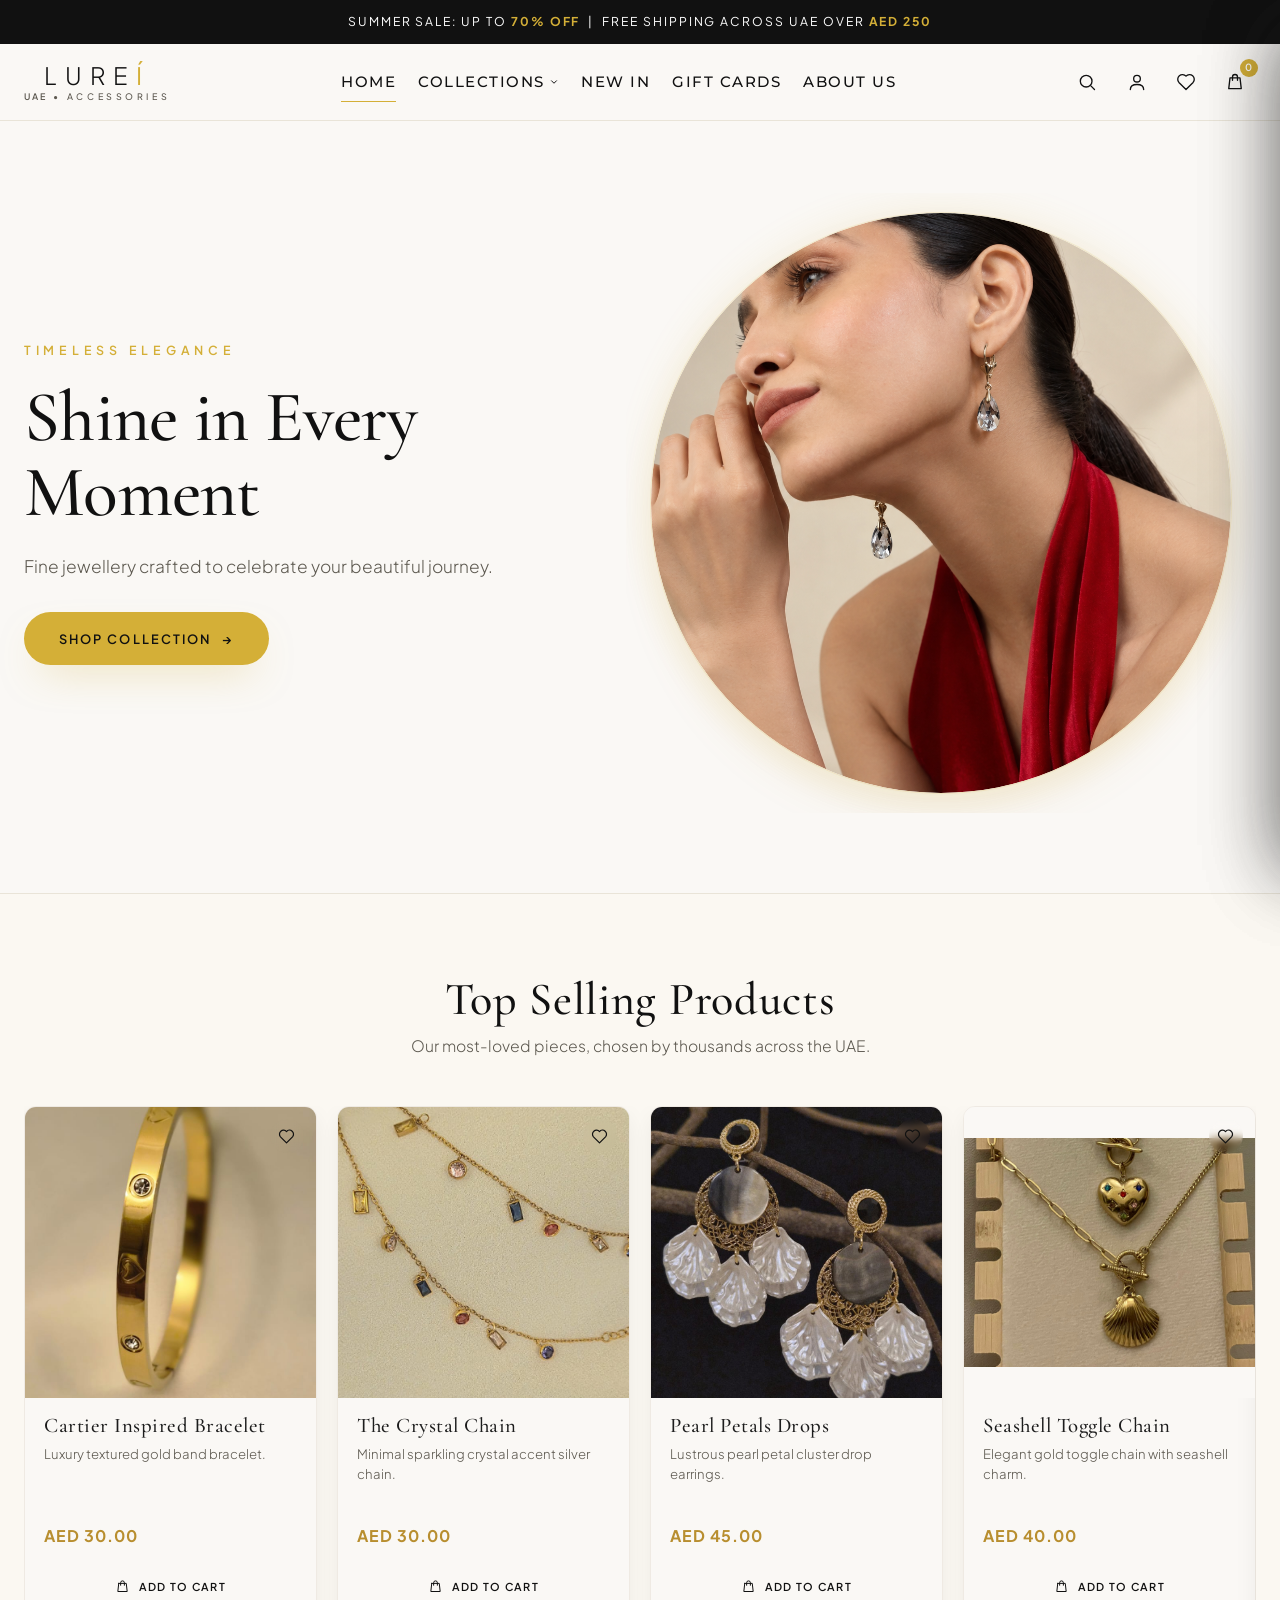
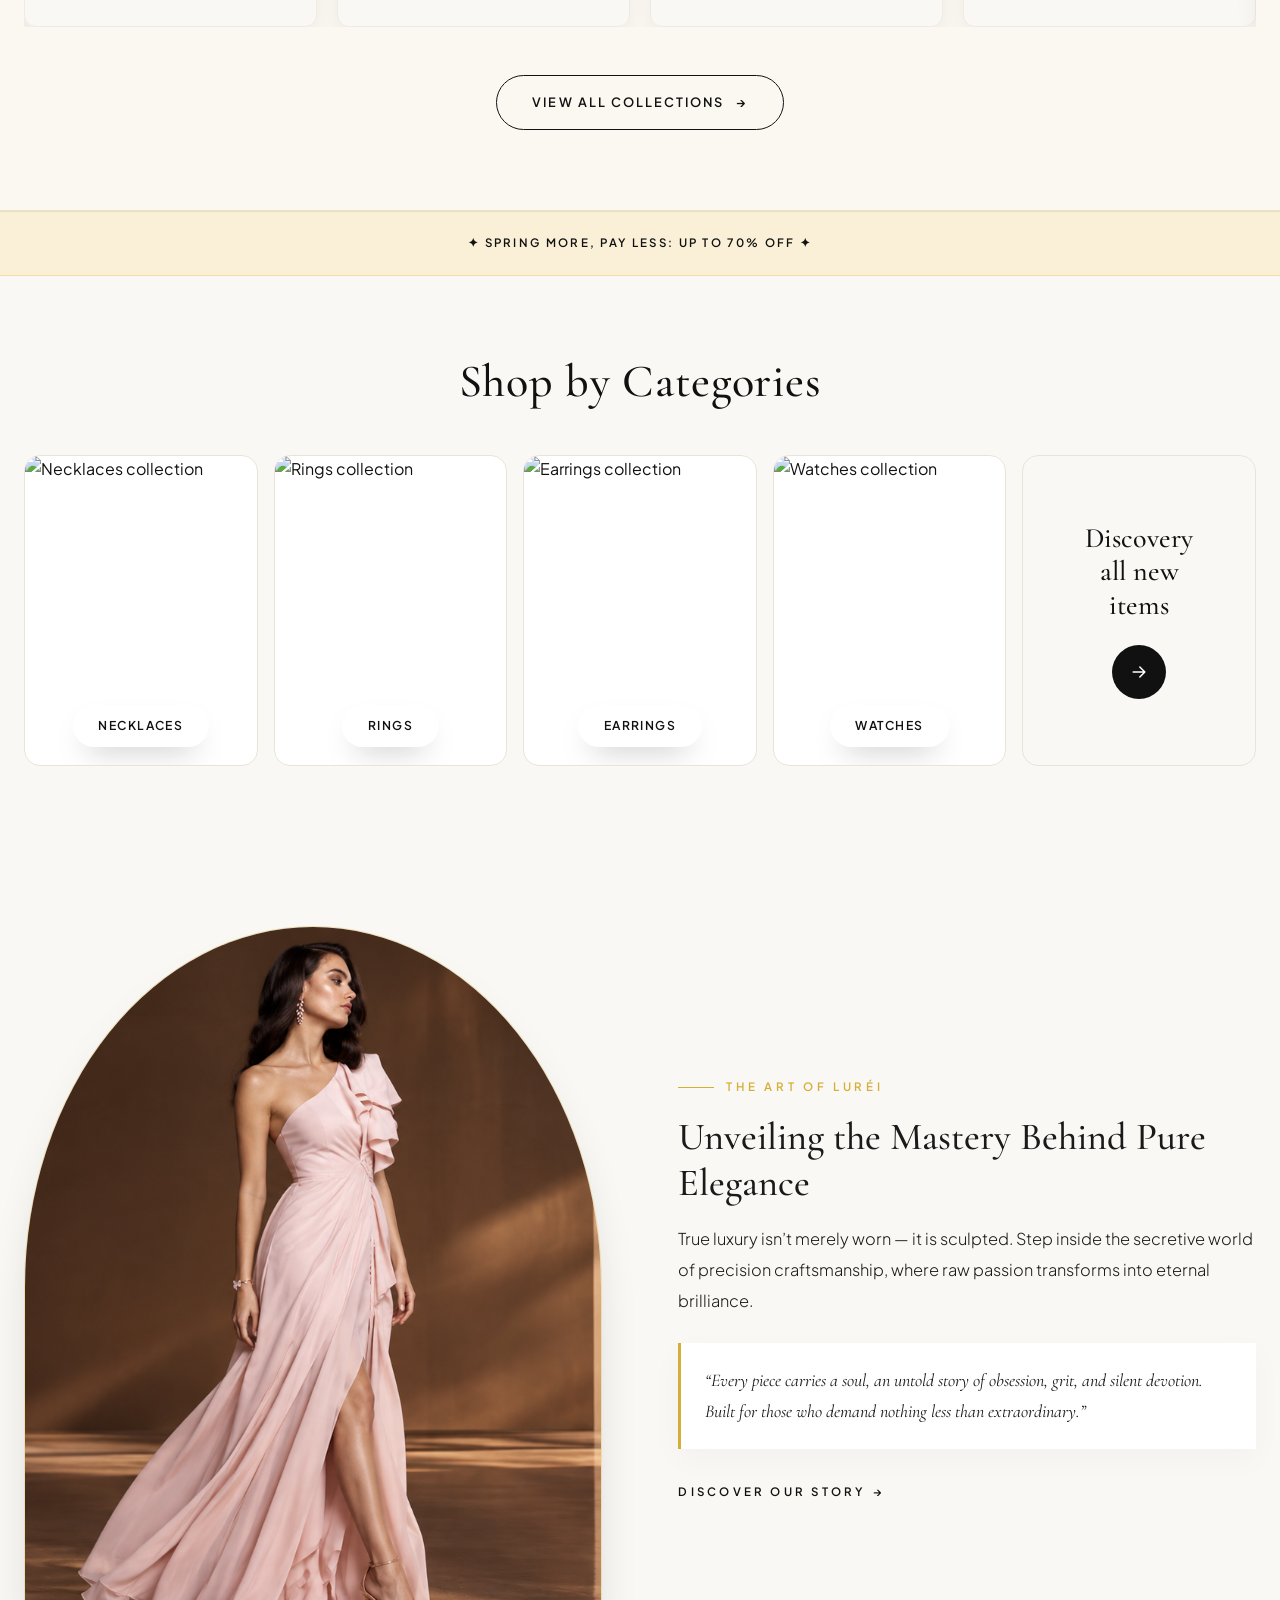
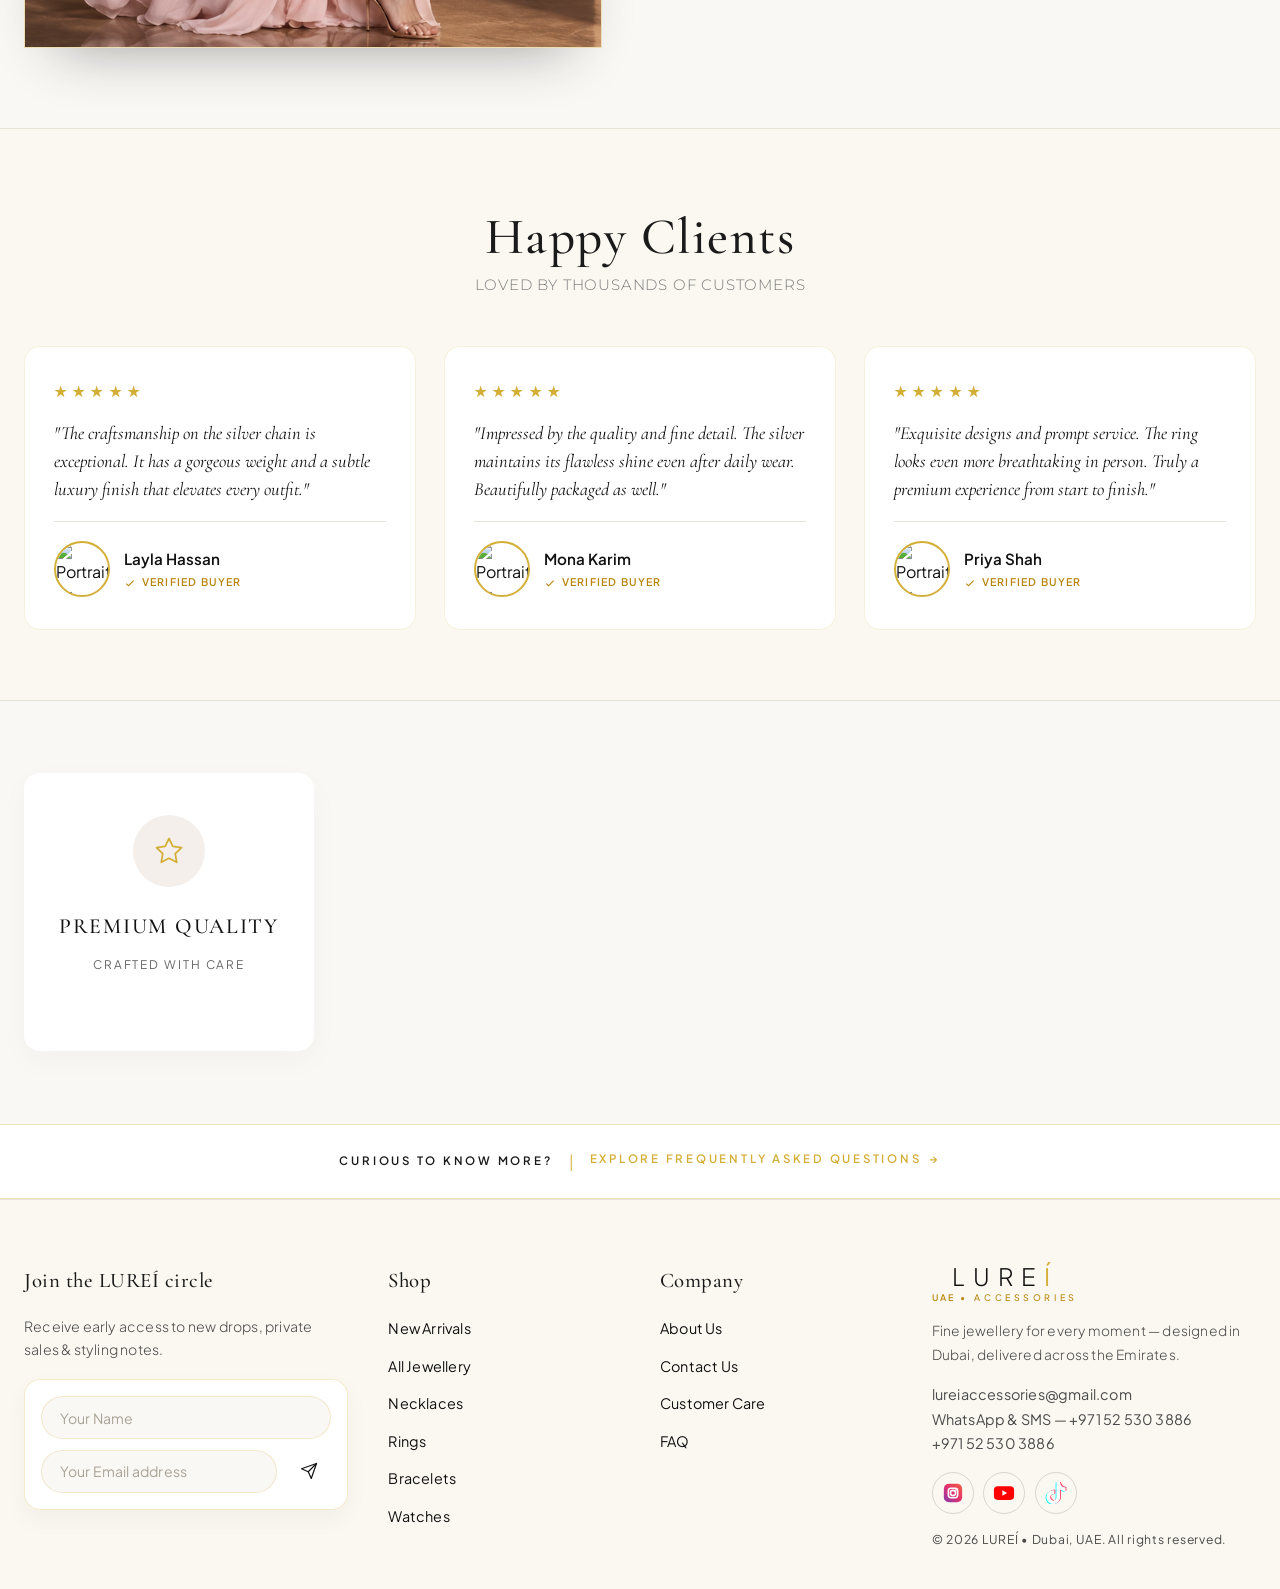
==== commit eacdc73c: "Verified complete real-time checkout and admin dashboard sheet integration" ====
--- a/index.html
+++ b/index.html
@@ -15,8 +15,7 @@
   <link href="https://fonts.googleapis.com/css2?family=Cormorant+Garamond:ital,wght@0,400;0,500;0,600;1,400;1,500&family=Plus+Jakarta+Sans:wght@300;400;500;600;700&display=swap" rel="stylesheet" />
 
   <!-- Styles -->
-  <link rel="stylesheet" href="styles.css" />
-    <link rel="stylesheet" href="admin-editor.css" />
+  <link rel="stylesheet" href="style.css" />
 
   <!-- jsPDF UMD — invoice generation -->
   <script src="https://cdnjs.cloudflare.com/ajax/libs/jspdf/2.5.1/jspdf.umd.min.js"></script>
@@ -464,8 +463,8 @@
         </header>
 
       <div class="auth-modal__tabs" role="tablist" aria-label="Account options">
-        <button class="auth-tab is-active" type="button" role="tab" aria-selected="true" data-auth-panel="signin">Sign In</button>
-        <button class="auth-tab" type="button" role="tab" aria-selected="false" data-auth-panel="create">Create Free Account</button>
+        <button class="auth-tab is-active" type="button" role="tab" aria-selected="true" data-auth-panel="signin">Customer Login</button>
+        <button class="auth-tab" type="button" role="tab" aria-selected="false" data-auth-panel="admin">Admin Access</button>
       </div>
 
       <section class="auth-panel is-active" id="auth-panel-signin" role="tabpanel">
@@ -491,21 +490,18 @@
         </form>
       </section>
 
-      <section class="auth-panel" id="auth-panel-create" role="tabpanel" hidden>
-        <form class="auth-form" id="auth-create-form" novalidate>
+      <section class="auth-panel" id="auth-panel-admin" role="tabpanel" hidden>
+        <p class="auth-panel__divider"><span>Restricted &mdash; boutique managers</span></p>
+        <form class="auth-form" id="auth-admin-form" autocomplete="off" novalidate>
           <div class="field">
-            <label class="field__label" for="auth-create-name">Full Name</label>
-            <input class="field__input auth-input" id="auth-create-name" type="text" placeholder="Your full name" autocomplete="name" required />
+            <label class="field__label" for="admin-access-email">Email Address</label>
+            <input class="field__input auth-input" id="admin-access-email" name="admin_email" type="email" placeholder="admin@lurei.ae" autocomplete="off" value="" required />
           </div>
           <div class="field">
-            <label class="field__label" for="auth-create-email">Email Address</label>
-            <input class="field__input auth-input" id="auth-create-email" type="email" placeholder="you@email.com" autocomplete="email" required />
+            <label class="field__label" for="admin-access-password">Password</label>
+            <input class="field__input auth-input" id="admin-access-password" name="admin_password" type="password" placeholder="Enter admin password" autocomplete="new-password" value="" required />
           </div>
-          <div class="field">
-            <label class="field__label" for="auth-create-password">Password</label>
-            <input class="field__input auth-input" id="auth-create-password" type="password" placeholder="At least 6 characters" autocomplete="new-password" minlength="6" required />
-          </div>
-          <button class="btn btn--auth" type="submit">Create Account</button>
+          <button class="btn btn--auth" type="submit">Access Dashboard</button>
         </form>
       </section>
 
@@ -656,10 +652,6 @@
   </div>
 
   <!-- Scripts -->
-  <script src="supabase-config.js"></script>
-  <!-- Live Storefront Editor: must run before script.js, which binds to
-       window.LureiCatalogue at parse time. -->
-  <script src="admin-editor.js"></script>
   <script src="script.js"></script>
 </body>
 </html>
--- a/style.css
+++ b/style.css
@@ -0,0 +1,5801 @@
+/* ==========================================================================
+   LUREÍ — Fine Jewellery & Accessories | Dubai, UAE
+   Ultra-luxury e-commerce homepage — reference wireframe match
+   ========================================================================== */
+
+@import url('https://fonts.googleapis.com/css2?family=Montserrat:wght@400;500;600&display=swap');
+
+/* ---------- Design tokens ---------- */
+:root {
+  --color-bg: #FAF8F5;
+  --color-ink: #111111;
+  --color-gold: #D4AF37;
+  --color-gold-dark: #C9A227;
+  --color-card: #FFFFFF;
+  --color-cream: #FAF0D7;
+  --color-cream-soft: #FBF8F2;
+  --color-circle: #F7F3EC;
+  --color-muted: #5C584F;
+  --color-line: #E9E4D8;
+  --color-white: #FFFFFF;
+  --color-dark: #111111;
+
+  --font-serif: 'Cormorant Garamond', Georgia, 'Times New Roman', serif;
+  --font-sans: 'Plus Jakarta Sans', 'Segoe UI', Arial, sans-serif;
+
+  --radius-btn: 999px;
+  --radius-card: 18px;
+  --radius-media: 24px;
+
+  --shadow-soft: 0 24px 60px -28px rgba(17, 17, 17, 0.24);
+  --shadow-gold: 0 18px 40px -18px rgba(212, 175, 55, 0.5);
+
+  --transition: 0.25s cubic-bezier(0.16, 1, 0.3, 1);
+}
+
+/* ---------- Reset & base ---------- */
+*,
+*::before,
+*::after {
+  margin: 0;
+  padding: 0;
+  box-sizing: border-box;
+}
+
+body:not(.admin-page) {
+  scroll-behavior: smooth;
+}
+
+* {
+  -webkit-font-smoothing: antialiased;
+  -moz-osx-font-smoothing: grayscale;
+}
+
+body:not(.admin-page) {
+  font-family: var(--font-sans);
+  font-weight: 400;
+  font-size: 1rem;
+  line-height: 1.6;
+  color: var(--color-ink);
+  background-color: var(--color-bg);
+  -webkit-font-smoothing: antialiased;
+  -moz-osx-font-smoothing: grayscale;
+  overflow-x: hidden;
+}
+
+/* GPU-accelerated rendering — promote major sections & containers onto
+   their own compositor layers for paint-free, stutter-free scrolling. */
+.container,
+.navbar,
+.hero,
+.categories,
+.products,
+.legacy-editorial,
+.testimonials,
+.new-in,
+.footer,
+.hero__circle,
+.top-selling-track {
+  transform: translateZ(0);
+  backface-visibility: hidden;
+}
+
+/* will-change on animated chrome (dropdowns, drawers, modals) so the
+   compositor prepares dedicated layers before any animation fires. */
+.nav,
+.nav-profile__menu,
+.cart-overlay,
+.cart-drawer,
+.wishlist-overlay,
+.wishlist-drawer,
+.modal-overlay,
+.modal {
+  will-change: transform, opacity;
+}
+
+body:not(.admin-page) img {
+  display: block;
+  max-width: 100%;
+  height: auto;
+}
+
+body:not(.admin-page) a {
+  color: inherit;
+  text-decoration: none;
+}
+
+body:not(.admin-page) ul {
+  list-style: none;
+}
+
+body:not(.admin-page) button {
+  font-family: inherit;
+  cursor: pointer;
+  background: none;
+  border: none;
+  color: inherit;
+}
+
+/* Fluid, silky hover transitions — transform/opacity only for movement
+   (compositor-friendly), with short paint-only passes for colour states.
+   Layout properties (width/height/margin/top) are never animated. */
+body:not(.admin-page) a,
+body:not(.admin-page) button,
+body:not(.admin-page) input,
+body:not(.admin-page) select,
+body:not(.admin-page) textarea,
+body:not(.admin-page) label,
+body:not(.admin-page) img,
+body:not(.admin-page) .btn,
+body:not(.admin-page) .icon-btn,
+body:not(.admin-page) .nav__link,
+body:not(.admin-page) .footer__social-link,
+body:not(.admin-page) .footer__link,
+body:not(.admin-page) .product-card,
+body:not(.admin-page) .wishlist-heart,
+body:not(.admin-page) .pay-option,
+body:not(.admin-page) .nav-toggle,
+body:not(.admin-page) .currency-toggle,
+body:not(.admin-page) .collection-price__select,
+body:not(.admin-page) .pagination__btn,
+body:not(.admin-page) .cart-drawer__item {
+  transition:
+    transform 0.25s cubic-bezier(0.16, 1, 0.3, 1),
+    opacity 0.25s ease,
+    background-color 0.25s ease,
+    color 0.25s ease,
+    border-color 0.25s ease,
+    box-shadow 0.25s ease;
+}
+
+.container {
+  width: min(1240px, 100% - 3rem);
+  margin-inline: auto;
+}
+
+::selection {
+  background: var(--color-gold);
+  color: var(--color-white);
+}
+
+/* ==========================================================================
+   1. ANNOUNCEMENT BAR
+   ========================================================================== */
+.announcement-bar {
+  background: var(--color-dark);
+  color: var(--color-white);
+  text-align: center;
+  font-size: 0.76rem;
+  letter-spacing: 0.16em;
+  text-transform: uppercase;
+  padding: 0.78rem 1rem;
+}
+
+.announcement-bar__text strong {
+  color: var(--color-gold);
+  font-weight: 700;
+}
+
+/* ==========================================================================
+   2. NAVBAR
+   ========================================================================== */
+.navbar {
+  background: rgba(250, 248, 245, 0.9);
+  backdrop-filter: blur(14px);
+  -webkit-backdrop-filter: blur(14px);
+  border-bottom: 1px solid var(--color-line);
+  position: sticky;
+  top: 0;
+  z-index: 100;
+}
+
+.navbar__inner {
+  display: flex;
+  align-items: center;
+  justify-content: space-between;
+  gap: 1.5rem;
+  padding-block: 1.05rem;
+}
+
+/* Brand */
+body:not(.admin-page) .brand {
+  display: inline-flex;
+  flex-direction: column;
+  align-items: center;
+  line-height: 1;
+  flex-shrink: 0;
+}
+
+body:not(.admin-page) .brand__name {
+  font-family: var(--font-sans);
+  font-weight: 300;
+  font-size: 1.5rem;
+  letter-spacing: 8px;
+  text-transform: uppercase;
+  color: var(--color-ink);
+}
+
+body:not(.admin-page) .brand__accent {
+  color: var(--color-gold);
+  font-weight: 400;
+}
+
+.brand__tagline {
+  margin-top: 0.4rem;
+  font-size: 0.56rem;
+  font-weight: 500;
+  letter-spacing: 0.4em;
+  text-transform: uppercase;
+  color: var(--color-muted);
+}
+
+.brand__name--light {
+  color: var(--color-white);
+}
+
+/* Navigation */
+.nav__list {
+  display: flex;
+  align-items: center;
+  gap: 22px;
+}
+
+.nav__link {
+  position: relative;
+  display: inline-flex;
+  align-items: center;
+  gap: 0.3rem;
+  font-family: 'Montserrat', sans-serif;
+  font-size: 15px;
+  font-weight: 500;
+  letter-spacing: 1.5px;
+  text-transform: uppercase;
+  color: var(--color-ink);
+  padding-block: 0.55rem;
+  line-height: 1.5;
+  transition: color var(--transition);
+}
+
+.nav__caret {
+  transition: transform var(--transition);
+}
+
+.nav__link:hover .nav__caret {
+  transform: translateY(2px);
+}
+
+.nav__link::after {
+  content: "";
+  position: absolute;
+  left: 0;
+  bottom: 0;
+  width: 100%;
+  height: 1.5px;
+  background: var(--color-gold);
+  transform: scaleX(0);
+  transform-origin: right;
+  transition: transform var(--transition);
+}
+
+.nav__link:hover,
+.nav__link--active {
+  color: var(--color-gold-dark);
+}
+
+.nav__link:hover::after,
+.nav__link--active::after {
+  transform: scaleX(1);
+  transform-origin: left;
+}
+
+/* Icon actions */
+.nav-actions {
+  display: flex;
+  align-items: center;
+  gap: 0.45rem;
+  flex-shrink: 0;
+}
+
+.icon-btn {
+  position: relative;
+  display: inline-flex;
+  align-items: center;
+  justify-content: center;
+  width: 42px;
+  height: 42px;
+  border-radius: 50%;
+  color: var(--color-ink);
+  transition: background var(--transition), color var(--transition), transform var(--transition);
+}
+
+.icon-btn:hover {
+  background: var(--color-card);
+  color: var(--color-gold-dark);
+  transform: translateY(-1px);
+}
+
+.cart-btn {
+  border: 1px solid var(--color-line);
+}
+
+.cart-badge {
+  position: absolute;
+  top: -2px;
+  right: -2px;
+  min-width: 18px;
+  height: 18px;
+  padding-inline: 4px;
+  border-radius: 999px;
+  background: var(--color-gold);
+  color: var(--color-white);
+  font-size: 0.62rem;
+  font-weight: 600;
+  display: inline-flex;
+  align-items: center;
+  justify-content: center;
+  line-height: 1;
+}
+
+/* Currency toggle (collections filter bar) */
+.currency-toggle {
+  padding: 0.72rem 2.4rem 0.72rem 1.6rem;
+  font-family: inherit;
+  font-size: 0.72rem;
+  font-weight: 600;
+  letter-spacing: 0.16em;
+  text-transform: uppercase;
+  color: var(--color-ink);
+  background: var(--color-cream-soft);
+  border: 1.5px solid var(--color-gold);
+  border-radius: var(--radius-btn);
+  cursor: pointer;
+  transition: border-color var(--transition), color var(--transition);
+}
+
+.currency-toggle:hover {
+  border-color: var(--color-gold-dark);
+  color: var(--color-gold-dark);
+}
+
+.currency-toggle:focus-visible {
+  outline: none;
+  border-color: var(--color-gold-dark);
+  box-shadow: 0 0 0 3px rgba(212, 175, 55, 0.12);
+}
+
+@media (max-width: 560px) {
+  .currency-toggle {
+    font-size: 0.64rem;
+    padding: 0.6rem 2rem 0.6rem 1.2rem;
+  }
+}
+
+/* Mobile toggle */
+.nav-toggle {
+  display: none;
+  flex-direction: column;
+  gap: 5px;
+  padding: 0.5rem;
+}
+
+.nav-toggle__bar {
+  width: 24px;
+  height: 1.5px;
+  background: var(--color-ink);
+  transition: transform var(--transition), opacity var(--transition);
+}
+
+/* ==========================================================================
+   3. HERO
+   ========================================================================== */
+.hero {
+  padding-block: 4.5rem 5rem;
+  position: relative;
+  overflow: hidden;
+}
+
+.hero__inner {
+  display: grid;
+  grid-template-columns: minmax(0, 5fr) minmax(0, 6fr);
+  align-items: center;
+  gap: clamp(2rem, 6vw, 6rem);
+  position: relative;
+}
+
+.hero__kicker {
+  font-size: 0.78rem;
+  font-weight: 600;
+  letter-spacing: 0.38em;
+  text-transform: uppercase;
+  color: var(--color-gold);
+  margin-bottom: 1.2rem;
+}
+
+.hero__title {
+  font-family: var(--font-serif);
+  font-weight: 500;
+  font-size: clamp(2.7rem, 5.6vw, 4.9rem);
+  line-height: 1.05;
+  letter-spacing: -0.01em;
+  margin-bottom: 1.4rem;
+}
+
+.hero__em {
+  font-style: italic;
+  font-weight: 500;
+  color: var(--color-gold-dark);
+}
+
+.hero__subtext {
+  max-width: 44ch;
+  color: var(--color-muted);
+  font-weight: 300;
+  font-size: 1.08rem;
+  margin-bottom: 2rem;
+}
+
+.hero__cta {
+  margin-bottom: 1.6rem;
+}
+
+.hero__chips {
+  display: flex;
+  flex-wrap: wrap;
+  gap: 0.6rem 1.4rem;
+  padding: 0;
+}
+
+.hero__chip {
+  display: inline-flex;
+  align-items: center;
+  gap: 0.45rem;
+  font-size: 0.7rem;
+  font-weight: 600;
+  letter-spacing: 0.12em;
+  text-transform: uppercase;
+  color: var(--color-muted);
+}
+
+.hero__chip span {
+  display: inline-flex;
+  align-items: center;
+  justify-content: center;
+  width: 18px;
+  height: 18px;
+  border-radius: 50%;
+  background: var(--color-cream);
+  color: var(--color-gold-dark);
+  font-size: 0.62rem;
+  line-height: 1;
+}
+
+/* CTA button */
+.btn {
+  display: inline-flex;
+  align-items: center;
+  justify-content: center;
+  gap: 0.7rem;
+  font-size: 0.8rem;
+  font-weight: 600;
+  letter-spacing: 0.16em;
+  text-transform: uppercase;
+  padding: 1.02rem 2.2rem;
+  border-radius: var(--radius-btn);
+  transition: transform var(--transition), box-shadow var(--transition), background var(--transition), border-color var(--transition);
+}
+
+.btn--gold {
+  background: var(--color-gold);
+  color: var(--color-white);
+  box-shadow: var(--shadow-gold);
+}
+
+.btn--gold:hover {
+  background: var(--color-gold-dark);
+  transform: translateY(-2px);
+  box-shadow: 0 24px 46px -18px rgba(156, 114, 58, 0.65);
+}
+
+/* Explicit invoice download CTA inside the Order Placed panel — a real
+   user-initiated gesture, styled as the primary luxury gold action. */
+.primary-btn {
+  display: inline-flex;
+  align-items: center;
+  justify-content: center;
+  gap: 0.55rem;
+  width: 100%;
+  padding: 1rem 2rem;
+  border-radius: var(--radius-btn);
+  background: var(--color-gold);
+  color: var(--color-white);
+  border: 1.5px solid var(--color-gold);
+  font-size: 0.76rem;
+  font-weight: 600;
+  letter-spacing: 0.14em;
+  text-transform: uppercase;
+  cursor: pointer;
+  box-shadow: var(--shadow-gold);
+  transition: transform var(--transition), box-shadow var(--transition), background var(--transition), border-color var(--transition);
+}
+
+.primary-btn:hover {
+  background: var(--color-gold-dark);
+  border-color: var(--color-gold-dark);
+  transform: translateY(-2px);
+  box-shadow: 0 24px 46px -18px rgba(156, 114, 58, 0.65);
+}
+
+.primary-btn:active {
+  transform: translateY(0);
+}
+
+.btn span {
+  transition: transform var(--transition);
+}
+
+.btn:hover span {
+  transform: translateX(4px);
+}
+
+/* Hero visual - circular banner frame.
+   Wrapper + image both lock to 1/1 so border-radius:50% is always a
+   perfect circle. Wrapper clips with overflow:hidden; the <img> itself
+   also carries border-radius:50% so no background gap can show through.
+   Equal width and height at every breakpoint - a forced min-height would
+   stretch the box into an oval on narrow columns. */
+.hero__visual {
+  position: relative;
+  display: flex;
+  align-items: center;
+  justify-content: center;
+  overflow: hidden;
+  padding: 20px 0;
+}
+
+.hero__circle {
+  position: relative;
+  flex-shrink: 0;
+  width: 580px;
+  height: 580px;
+  aspect-ratio: 1 / 1;
+  background: var(--color-circle);
+  border-radius: 50%;
+  overflow: hidden;
+  box-shadow: 0 25px 50px -12px rgba(184, 134, 11, 0.12), 0 0 40px rgba(212, 175, 55, 0.15), 0 0 0 1px rgba(212, 175, 55, 0.15);
+}
+
+@media (min-width: 992px) {
+  .hero__circle {
+    width: 580px;
+    height: 580px;
+  }
+}
+
+@media (min-width: 481px) and (max-width: 991px) {
+  .hero__circle {
+    width: 450px;
+    height: 450px;
+  }
+}
+
+@media (max-width: 480px) {
+  .hero__circle {
+    width: 320px;
+    height: 320px;
+  }
+}
+
+/* Higher specificity (.hero__circle .hero-slide = 0,2,0) beats the global
+   body:not(.admin-page) img rule (0,1,2) which sets height:auto and would
+   otherwise break the 100% fill and reveal background gaps. Mask is applied
+   directly to the <img>: 1/1 + border-radius:50% + object-fit:cover. */
+.hero__circle .hero-slide {
+  display: block;
+  position: absolute;
+  inset: 0;
+  width: 100%;
+  height: 100%;
+  max-width: none;
+  max-height: none;
+  flex-shrink: 0;
+  aspect-ratio: 1 / 1;
+  object-fit: cover;
+  object-position: center;
+  border-radius: 50%;
+  image-rendering: -webkit-optimize-contrast;
+  opacity: 0;
+  transition: opacity 0.8s ease-in-out;
+}
+
+.hero__circle .hero-slide.active {
+  opacity: 1;
+}
+
+.hero__frame {
+  position: relative;
+  z-index: 1;
+  width: min(400px, 82%);
+}
+
+.hero__frame img {
+  display: block;
+  width: 100%;
+  height: 100%;
+  min-height: 450px;
+  aspect-ratio: 3 / 3.7;
+  object-fit: cover;
+  object-position: center;
+  border-radius: 4px;
+  filter: drop-shadow(0 26px 40px rgba(26, 26, 26, 0.18));
+}
+
+/* Hero right — The LUREÍ Legacy story card (unused in markup; kept rectangular
+   to match the other panels) */
+.hero__legacy {
+  width: min(420px, 82%);
+  background-color: #1A1A1A;
+  color: #FFFFFF;
+  border-radius: 4px;
+  padding: 32px 24px;
+  text-align: center;
+  overflow: hidden;
+  box-shadow: 0 26px 50px rgba(26, 26, 26, 0.22);
+  background-image:
+    radial-gradient(420px 300px at 50% 0%, rgba(212, 175, 55, 0.16), transparent 62%),
+    radial-gradient(520px 420px at 50% 115%, rgba(212, 175, 55, 0.08), transparent 60%),
+    repeating-linear-gradient(90deg, rgba(255, 255, 255, 0.03) 0 1px, transparent 1px 64px),
+    repeating-linear-gradient(0deg, rgba(255, 255, 255, 0.025) 0 1px, transparent 1px 64px);
+}
+
+.hero__legacy-title {
+  font-family: var(--font-serif);
+  font-weight: 500;
+  font-size: 1.75rem;
+  line-height: 1.2;
+  letter-spacing: 0.04em;
+  color: #FFFFFF;
+  margin-bottom: 0.55rem;
+}
+
+.hero__legacy-sub {
+  font-size: 0.68rem;
+  font-weight: 600;
+  letter-spacing: 0.28em;
+  text-transform: uppercase;
+  color: #D4AF37;
+  margin-bottom: 1.25rem;
+  padding-bottom: 1.1rem;
+  border-bottom: 1px solid rgba(212, 175, 55, 0.28);
+}
+
+.hero__legacy-copy {
+  font-size: 0.92rem;
+  font-weight: 300;
+  line-height: 1.9;
+  color: rgba(255, 255, 255, 0.85);
+  margin-bottom: 1.35rem;
+}
+
+.hero__legacy-quote {
+  position: relative;
+  font-family: var(--font-serif);
+  font-style: italic;
+  font-size: 1.05rem;
+  line-height: 1.85;
+  color: rgba(255, 255, 255, 0.92);
+  padding: 1.2rem 0.4rem 1.15rem;
+  margin-bottom: 1.4rem;
+  border-top: 1px solid rgba(212, 175, 55, 0.28);
+  border-bottom: 1px solid rgba(212, 175, 55, 0.28);
+}
+
+.hero__legacy-link {
+  display: inline-flex;
+  align-items: center;
+  gap: 0.5rem;
+  font-size: 0.68rem;
+  font-weight: 600;
+  letter-spacing: 0.22em;
+  text-transform: uppercase;
+  color: #D4AF37;
+  padding-bottom: 4px;
+  background-image: linear-gradient(#D4AF37, #D4AF37);
+  background-repeat: no-repeat;
+  background-size: 0% 2px;
+  background-position: 0 100%;
+  transition: background-size var(--transition);
+}
+
+.hero__legacy-link:hover {
+  background-size: 100% 2px;
+}
+
+/* ==========================================================================
+   THE LURÉI LEGACY — brand editorial
+   ========================================================================== */
+.legacy-editorial {
+  background: #FAF8F5;
+  padding-block: 5rem;
+}
+
+.legacy-editorial__grid {
+  display: grid;
+  grid-template-columns: minmax(0, 1fr) minmax(0, 1fr);
+  align-items: center;
+  gap: clamp(2rem, 6vw, 5rem);
+}
+
+/* Story card - arch frame: fully rounded top corners, flat base.
+   50% 50% 0 0 keeps the arch a clean semicircle at any container
+   width; a fixed radius would clamp once the two corners met.
+   Container is full-height (min 550px) with overflow hidden; the <img>
+   fills it edge-to-edge via object-fit:cover so no cream gap shows. */
+.legacy-editorial__visual {
+  margin: 0;
+  padding: 0;
+  position: relative;
+  width: 100%;
+  height: 100%;
+  min-height: 550px;
+  overflow: hidden;
+  aspect-ratio: 4 / 5;
+  border-radius: 50% 50% 0 0;
+  border: 1px solid rgba(212, 175, 55, 0.35);
+  box-shadow: 0 30px 60px -34px rgba(26, 26, 26, 0.45);
+}
+
+/* Higher specificity beats global body:not(.admin-page) img (0,1,2)
+   which sets height:auto and caused the empty gap below the photo. */
+body:not(.admin-page) .legacy-editorial__visual img {
+  display: block;
+  width: 100%;
+  height: 100%;
+  max-width: none;
+  aspect-ratio: auto;
+  object-fit: cover;
+  object-position: center top;
+}
+
+.legacy-editorial__content {
+  align-self: center;
+}
+
+.legacy-editorial__label {
+  display: inline-flex;
+  align-items: center;
+  gap: 0.75rem;
+  color: #D4AF37;
+  font-size: 0.72rem;
+  font-weight: 600;
+  letter-spacing: 0.32em;
+  text-transform: uppercase;
+  margin-bottom: 1.05rem;
+}
+
+.legacy-editorial__label::before {
+  content: "";
+  width: 36px;
+  height: 1px;
+  background: #D4AF37;
+}
+
+.legacy-editorial__title {
+  font-family: var(--font-serif);
+  font-weight: 500;
+  font-size: clamp(1.7rem, 3vw, 2.4rem);
+  line-height: 1.2;
+  color: #1A1A1A;
+  margin-bottom: 1.15rem;
+}
+
+.legacy-editorial__text {
+  font-size: 1.02rem;
+  font-weight: 300;
+  line-height: 1.9;
+  color: #1A1A1A;
+  margin-bottom: 1.6rem;
+}
+
+.legacy-editorial__quote {
+  margin: 0 0 1.7rem;
+  background: #FFFFFF;
+  border-left: 3px solid #D4AF37;
+  box-shadow: 0 10px 30px rgba(0, 0, 0, 0.03);
+  padding: 22px 24px;
+  font-family: var(--font-serif);
+  font-style: italic;
+  font-size: 1.12rem;
+  line-height: 1.75;
+  color: #1A1A1A;
+}
+
+.legacy-editorial__link {
+  display: inline-flex;
+  align-items: center;
+  gap: 0.5rem;
+  color: #1A1A1A;
+  font-size: 0.72rem;
+  font-weight: 600;
+  letter-spacing: 0.28em;
+  text-transform: uppercase;
+  padding-bottom: 4px;
+  background-image: linear-gradient(#D4AF37, #D4AF37);
+  background-repeat: no-repeat;
+  background-size: 0% 2px;
+  background-position: 0 100%;
+  transition: background-size var(--transition);
+}
+
+.legacy-editorial__link:hover {
+  background-size: 100% 2px;
+}
+
+/* ==========================================================================
+   4. TICKER BANNER RIBBON
+   ========================================================================== */
+.ticker {
+  background: var(--color-cream);
+  border-block: 1px solid rgba(212, 175, 55, 0.28);
+}
+
+.ticker__inner {
+  display: flex;
+  align-items: center;
+  justify-content: center;
+  flex-wrap: wrap;
+  gap: 0.5rem 0.4rem;
+  max-width: 1160px;
+  margin-inline: auto;
+  padding-block: 1.4rem;
+  text-align: center;
+}
+
+.ticker__item {
+  font-size: 0.72rem;
+  font-weight: 600;
+  letter-spacing: 0.2em;
+  text-transform: uppercase;
+  color: var(--color-ink);
+}
+
+.ticker__plus {
+  display: inline-flex;
+  align-items: center;
+  justify-content: center;
+  width: 20px;
+  height: 20px;
+  border-radius: 50%;
+  background: var(--color-gold);
+  color: var(--color-white);
+  font-size: 0.85rem;
+  font-weight: 500;
+  line-height: 1;
+}
+
+/* ==========================================================================
+   SECTIONS (shared)
+   ========================================================================== */
+.section {
+  padding-block: 5rem;
+}
+
+.section__head {
+  text-align: center;
+  margin-bottom: 3rem;
+}
+
+.section__title {
+  font-family: var(--font-serif);
+  font-weight: 500;
+  font-size: clamp(2rem, 3.6vw, 3rem);
+  letter-spacing: 0.015em;
+  line-height: 1.1;
+  margin-bottom: 0.5rem;
+}
+
+.section__lead {
+  color: var(--color-muted);
+  font-weight: 300;
+  font-size: 0.98rem;
+}
+
+/* ==========================================================================
+   5. SHOP BY CATEGORIES
+   ========================================================================== */
+.categories .container {
+  width: min(1300px, 100% - 3rem);
+}
+
+.categories__grid {
+  display: grid;
+  grid-template-columns: repeat(5, 1fr);
+  gap: 16px;
+  align-items: stretch;
+}
+
+.cat-card {
+  position: relative;
+  display: block;
+  width: 100%;
+  height: auto;
+  aspect-ratio: 3 / 4;
+  border-radius: 16px;
+  overflow: hidden;
+  border: 1px solid var(--color-line);
+  background: var(--color-card);
+  transition: transform var(--transition), box-shadow var(--transition);
+}
+
+.cat-card:hover {
+  transform: translateY(-6px);
+  box-shadow: var(--shadow-soft);
+}
+
+.cat-card__media {
+  display: block;
+  width: 100%;
+  height: 100%;
+  aspect-ratio: 3 / 4;
+  overflow: hidden;
+}
+
+/* Higher specificity beats global body:not(.admin-page) img (0,1,2)
+   which sets height:auto and left white gaps under short images. */
+body:not(.admin-page) .cat-card__media img {
+  display: block;
+  width: 100%;
+  height: 100%;
+  max-width: none;
+  aspect-ratio: 3 / 4;
+  object-fit: cover;
+  object-position: center;
+  transition: transform 0.8s cubic-bezier(0.22, 0.61, 0.36, 1);
+}
+
+.cat-card:hover .cat-card__media img {
+  transform: scale(1.06);
+}
+
+/* Floating white pill button */
+.cat-card__pill {
+  position: absolute;
+  left: 50%;
+  bottom: 1.1rem;
+  transform: translateX(-50%);
+  background: var(--color-white);
+  color: var(--color-ink);
+  font-size: 0.76rem;
+  font-weight: 600;
+  letter-spacing: 0.12em;
+  text-transform: uppercase;
+  padding: 0.72rem 1.6rem;
+  border-radius: var(--radius-btn);
+  box-shadow: 0 14px 30px -14px rgba(26, 26, 26, 0.35);
+  white-space: nowrap;
+  transition: background var(--transition), color var(--transition), transform var(--transition);
+}
+
+.cat-card:hover .cat-card__pill {
+  background: var(--color-gold);
+  color: var(--color-white);
+}
+
+/* Discovery card - keeps same 3/4 footprint as image cards */
+.cat-card--discover {
+  display: flex;
+  flex-direction: column;
+  align-items: center;
+  justify-content: center;
+  gap: 1.4rem;
+  padding: 2rem;
+  text-align: center;
+  border: 1.5px solid var(--color-line);
+  background: #FAF8F5;
+}
+
+.cat-card--discover:hover {
+  background: var(--color-card);
+}
+
+.cat-card__title {
+  font-family: 'Cinzel', 'Cormorant Garamond', Georgia, serif;
+  font-weight: 500;
+  font-size: 1.75rem;
+  line-height: 1.2;
+  max-width: 10ch;
+}
+
+.cat-card__arrow {
+  display: inline-flex;
+  align-items: center;
+  justify-content: center;
+  width: 54px;
+  height: 54px;
+  border-radius: 50%;
+  background: var(--color-ink);
+  color: var(--color-white);
+  transition: background var(--transition), transform var(--transition);
+}
+
+.cat-card--discover:hover .cat-card__arrow {
+  background: var(--color-gold);
+  transform: translateX(4px);
+}
+
+/* ==========================================================================
+   6. TOP SELLERS GRID + LOAD MORE
+   ========================================================================== */
+/* Collections search + price filter toolbar */
+.collection-tools {
+  display: flex;
+  flex-wrap: wrap;
+  align-items: center;
+  justify-content: center;
+  gap: 1rem;
+  margin-bottom: 1.75rem;
+}
+
+.collection-search {
+  position: relative;
+  display: flex;
+  align-items: center;
+}
+
+.collection-search__icon {
+  position: absolute;
+  left: 1.05rem;
+  color: var(--color-muted);
+  pointer-events: none;
+}
+
+.collection-search__input {
+  width: clamp(200px, 24vw, 320px);
+  padding: 0.72rem 1.1rem 0.72rem 2.6rem;
+  font-family: inherit;
+  font-size: 0.88rem;
+  color: var(--color-ink);
+  background: var(--color-bg);
+  border: 1.5px solid var(--color-line);
+  border-radius: var(--radius-btn);
+  transition: border-color var(--transition), box-shadow var(--transition);
+}
+
+.collection-search__input::placeholder {
+  color: var(--color-muted);
+}
+
+.collection-search__input:focus {
+  outline: none;
+  border-color: var(--color-gold);
+  box-shadow: 0 0 0 3px rgba(212, 175, 55, 0.12);
+}
+
+.collection-price {
+  display: flex;
+  align-items: center;
+  gap: 0.6rem;
+}
+
+.collection-price__label {
+  font-size: 0.72rem;
+  font-weight: 600;
+  letter-spacing: 0.16em;
+  text-transform: uppercase;
+  color: var(--color-muted);
+}
+
+.collection-price__select {
+  padding: 0.66rem 2.4rem 0.66rem 1.1rem;
+  font-family: inherit;
+  font-size: 0.85rem;
+  color: var(--color-ink);
+  background: var(--color-bg);
+  border: 1.5px solid var(--color-line);
+  border-radius: var(--radius-btn);
+  cursor: pointer;
+  transition: border-color var(--transition);
+}
+
+.collection-price__select:focus {
+  outline: none;
+  border-color: var(--color-gold);
+}
+
+.collection-currency {
+  display: flex;
+  align-items: center;
+  gap: 0.6rem;
+}
+
+/* Product search + price filter — force luxury font inheritance */
+body:not(.admin-page) .collection-search__input,
+body:not(.admin-page) .collection-price__select,
+body:not(.admin-page) .collection-price__label,
+body:not(.admin-page) input,
+body:not(.admin-page) select {
+  font-family: inherit !important;
+}
+
+.collection-search__input,
+.collection-price__select,
+.collection-price__label {
+  font-size: 0.85rem;
+  letter-spacing: 0.8px;
+  color: #222222;
+}
+
+.collection-search__input::placeholder,
+.collection-price__select::placeholder {
+  font-family: inherit !important;
+  letter-spacing: 0.5px;
+  opacity: 0.7;
+}
+
+::placeholder,
+::-webkit-input-placeholder,
+::-moz-placeholder {
+  font-family: inherit !important;
+  letter-spacing: 0.5px;
+  opacity: 0.7;
+}
+
+.filter-tabs {
+  display: flex;
+  flex-wrap: wrap;
+  justify-content: center;
+  gap: 0.6rem;
+  margin-bottom: 3rem;
+  padding-inline: 0.5rem;
+}
+
+.filter-tab {
+  padding: 0.72rem 1.6rem;
+  font-size: 0.72rem;
+  font-weight: 600;
+  letter-spacing: 0.16em;
+  text-transform: uppercase;
+  color: var(--color-ink);
+  background: var(--color-bg);
+  border: 1.5px solid var(--color-line);
+  border-radius: var(--radius-btn);
+  transition: background var(--transition), color var(--transition), border-color var(--transition), box-shadow var(--transition);
+}
+
+.filter-tab:hover {
+  border-color: var(--color-gold);
+  color: var(--color-gold-dark);
+}
+
+.filter-tab.is-active {
+  background: var(--color-ink);
+  border-color: var(--color-ink);
+  color: var(--color-gold);
+  box-shadow: 0 12px 26px -16px rgba(26, 26, 26, 0.7);
+}
+
+.collections__empty {
+  grid-column: 1 / -1;
+  text-align: center;
+  padding: 3rem 1rem;
+  font-family: var(--font-serif);
+  font-size: 1.4rem;
+  color: var(--color-muted);
+  border: 1.5px dashed var(--color-line);
+  border-radius: var(--radius-card);
+}
+.products {
+  background: var(--color-cream-soft);
+  border-block: 1px solid var(--color-line);
+}
+
+.trending__status {
+  text-align: center;
+  color: var(--color-muted);
+  font-size: 0.85rem;
+  letter-spacing: 0.12em;
+  text-transform: uppercase;
+  margin-bottom: 2.2rem;
+}
+
+.products__grid {
+  display: grid;
+  grid-template-columns: repeat(auto-fill, minmax(260px, 1fr));
+  gap: 28px;
+}
+
+.top-selling-carousel-container {
+  width: 100%;
+  overflow: hidden;
+  position: relative;
+}
+
+.top-selling-track {
+  display: flex;
+  width: 300%;
+  transition: transform 0.7s cubic-bezier(0.4, 0, 0.2, 1);
+  will-change: transform;
+  backface-visibility: hidden;
+  perspective: 1000px;
+}
+
+.top-selling-batch {
+  width: 33.333%;
+  display: grid;
+  grid-template-columns: repeat(4, 1fr);
+  gap: 20px;
+  flex-shrink: 0;
+}
+
+.product-card {
+  background: #FAF8F5;
+  border: 1px solid #EFEAE3;
+  border-radius: 12px;
+  box-shadow: 0 10px 25px rgba(0, 0, 0, 0.06);
+  overflow: hidden;
+  display: flex;
+  flex-direction: column;
+  transition: transform 0.4s ease, box-shadow 0.4s ease, border-color 0.4s ease;
+  animation: rise 0.6s cubic-bezier(0.22, 0.61, 0.36, 1) both;
+}
+
+.product-card:hover {
+  transform: translateY(-4px);
+  border-color: #EFD9B2;
+  box-shadow: 0 10px 25px rgba(0, 0, 0, 0.06);
+}
+
+.product-card__media {
+  position: relative;
+  width: 100%;
+  aspect-ratio: 1 / 1;
+  overflow: hidden;
+  background: #FAF8F5;
+  display: flex;
+  align-items: center;
+  justify-content: center;
+}
+
+.product-card__media img {
+  width: 100%;
+  height: 100%;
+  object-fit: cover;
+  object-position: center;
+  transition: transform 0.5s ease;
+}
+
+.product-card:hover .product-card__media img {
+  transform: scale(1.05);
+}
+
+.product-card__placeholder {
+  width: 100%;
+  height: 100%;
+  display: flex;
+  align-items: center;
+  justify-content: center;
+  font-family: var(--font-serif);
+  font-size: 4rem;
+  font-weight: 500;
+  letter-spacing: 0.08em;
+  color: var(--color-gold);
+  background:
+    radial-gradient(120% 120% at 50% 0%, rgba(212, 175, 55, 0.1), transparent 60%),
+    #FAF8F5;
+}
+
+.product-card__badge {
+  position: absolute;
+  top: 0.8rem;
+  left: 0.8rem;
+  z-index: 2;
+  padding: 0.32rem 0.75rem;
+  font-size: 0.56rem;
+  font-weight: 600;
+  letter-spacing: 0.16em;
+  text-transform: uppercase;
+  background: var(--color-gold);
+  color: var(--color-white);
+  border-radius: var(--radius-btn);
+  line-height: 1;
+}
+
+.product-card__badge--stock {
+  /* Matches the LIMITED VAULT pill on the New In rail: a light ivory chip with
+     a gold hairline, so "ONLY 3 LEFT" reads as part of the same system rather
+     than a second, louder badge competing with it. */
+  top: auto;
+  bottom: 0.8rem;
+  left: 0.8rem;
+  background: rgba(250, 248, 245, 0.95);
+  color: #1A1815;
+  border: 1px solid #C5A059;
+  box-shadow: 0 2px 6px rgba(0, 0, 0, 0.08);
+}
+
+.product-card__body {
+  display: flex;
+  flex-direction: column;
+  gap: 0.3rem;
+  padding: 1rem 1.2rem 1.25rem;
+  flex: 1;
+}
+
+.product-card__title {
+  font-family: var(--font-serif);
+  font-weight: 500;
+  font-size: 1.3rem;
+  line-height: 1.2;
+  letter-spacing: 0.5px;
+  color: #1C1C1C;
+}
+
+.product-card__desc {
+  font-size: 0.82rem;
+  font-weight: 300;
+  line-height: 1.55;
+  color: var(--color-muted);
+}
+
+.product-card__category {
+  font-size: 0.64rem;
+  font-weight: 500;
+  letter-spacing: 0.18em;
+  text-transform: uppercase;
+  color: var(--color-muted);
+}
+
+.product-card__price {
+  margin-top: auto;
+  padding-top: 0.55rem;
+  font-size: 1rem;
+  font-weight: 700;
+  letter-spacing: 0.06em;
+  color: #B88E2F;
+}
+
+.product-card__price .product-card__was {
+  margin-right: 0.6rem;
+  font-weight: 500;
+  letter-spacing: 0.04em;
+  color: var(--color-muted);
+  text-decoration: line-through;
+  text-decoration-color: rgba(26, 26, 26, 0.45);
+}
+
+/* Add to Cart CTA */
+.product-card__cta {
+  margin-top: 0.9rem;
+  display: inline-flex;
+  align-items: center;
+  justify-content: center;
+  gap: 0.55rem;
+  width: 100%;
+  padding: 0.72rem 1rem;
+  font-size: 0.68rem;
+  font-weight: 600;
+  letter-spacing: 0.12em;
+  text-transform: uppercase;
+  color: var(--color-gold-dark);
+  background: transparent;
+  border: 1.5px solid rgba(212, 175, 55, 0.55);
+  border-radius: var(--radius-btn);
+  transition: background 0.4s ease, color 0.4s ease, transform var(--transition), box-shadow var(--transition), border-color 0.4s ease;
+}
+
+.product-card__cta:hover {
+  background: var(--color-gold);
+  border-color: var(--color-gold);
+  color: var(--color-white);
+  transform: translateY(-2px);
+  box-shadow: 0 18px 32px -16px rgba(212, 175, 55, 0.6);
+}
+
+.product-card__cta:focus-visible {
+  outline: 2px solid var(--color-gold-dark);
+  outline-offset: 3px;
+}
+
+/* Just In — the homepage rail for pieces published from Admin.
+   It sits on the same warm ivory ground as the New In rail and reuses
+   .products__grid for the columns, so an admin upload lands in the exact
+   template a shopper already knows. The hairline keeps it reading as its own
+   band instead of merging into the Top Selling section above it. */
+.just-in {
+  background: #FAF8F5;
+  border-top: 1px solid var(--color-line);
+}
+
+.just-in__grid {
+  grid-template-columns: repeat(auto-fill, minmax(240px, 1fr));
+}
+
+/* Load More */
+.products__more {
+  display: flex;
+  justify-content: center;
+  margin-top: 3rem;
+}
+
+.btn--outline {
+  background: transparent;
+  color: var(--color-ink);
+  border: 1.5px solid var(--color-ink);
+}
+
+.btn--outline:hover {
+  background: var(--color-ink);
+  color: var(--color-white);
+  transform: translateY(-2px);
+}
+
+.btn--outline[disabled],
+.btn--outline.is-hidden {
+  opacity: 0.4;
+  pointer-events: none;
+}
+
+/* ==========================================================================
+   7. TESTIMONIALS
+   ========================================================================== */
+.testimonials {
+  background: var(--color-cream-soft);
+  border-block: 1px solid var(--color-line);
+  padding-bottom: 70px;
+}
+
+.testimonials__grid {
+  display: grid;
+  grid-template-columns: repeat(3, 1fr);
+  gap: 28px;
+}
+
+.testimonials .section__title {
+  font-family: 'Cormorant Garamond', 'Playfair Display', Georgia, serif;
+  font-size: 3.2rem;
+  font-weight: 500;
+  letter-spacing: 1.5px;
+  color: #1A1A1A;
+}
+
+.testimonials .section__lead {
+  font-family: 'Inter', 'Montserrat', sans-serif;
+  font-size: 0.95rem;
+  color: #7A7A7A;
+  letter-spacing: 0.8px;
+  text-transform: uppercase;
+}
+
+.testimonial {
+  background: #FFFFFF;
+  border: 1px solid rgba(212, 175, 55, 0.18);
+  border-radius: 16px;
+  padding: 2rem 1.8rem;
+  display: flex;
+  flex-direction: column;
+  gap: 1.1rem;
+  min-height: 280px;
+  overflow: visible;
+  transform: translateZ(0);
+  backface-visibility: hidden;
+  transition: transform 0.25s cubic-bezier(0.16, 1, 0.3, 1), box-shadow 0.25s ease;
+}
+
+#happy-clients,
+.reviews-section {
+  padding-bottom: 70px !important;
+  margin-bottom: 30px !important;
+}
+
+.testimonial:hover {
+  transform: translateY(-8px);
+  box-shadow: 0 16px 36px rgba(0, 0, 0, 0.04);
+}
+
+.testimonial__stars {
+  color: var(--color-gold);
+  font-size: 0.95rem;
+  letter-spacing: 0.35em;
+}
+
+.testimonial__quote {
+  font-family: var(--font-serif);
+  font-style: italic;
+  font-weight: 400;
+  font-size: 1.15rem;
+  line-height: 1.5;
+  color: var(--color-ink);
+  flex: 1;
+}
+
+.testimonial__person {
+  display: flex;
+  align-items: center;
+  gap: 0.9rem;
+  border-top: 1px solid var(--color-line);
+  padding-top: 1.2rem;
+}
+
+.testimonial__person img {
+  display: block;
+  flex-shrink: 0;
+  width: 56px;
+  height: 56px;
+  max-width: none;
+  aspect-ratio: 1 / 1;
+  border-radius: 50%;
+  object-fit: cover;
+  object-position: center;
+  border: 2px solid var(--color-gold);
+}
+
+.testimonial__meta {
+  display: flex;
+  flex-direction: column;
+  gap: 0.2rem;
+}
+
+.testimonial__name {
+  font-weight: 600;
+  font-size: 0.95rem;
+}
+
+.testimonial__verify {
+  display: inline-flex;
+  align-items: center;
+  gap: 0.35rem;
+  font-size: 0.66rem;
+  font-weight: 600;
+  letter-spacing: 1.2px;
+  text-transform: uppercase;
+  color: #B8860B;
+}
+
+/* ==========================================================================
+   8. BRAND PERKS — light luxury 4-card grid
+   Palette: Nude Beige #FAF8F5 | Charcoal #1A1A1A | Gold #D4AF37 | Ivory #FFFFFF
+   ========================================================================== */
+.lurei-brand-perks-section {
+  background: var(--color-bg);
+  padding-block: 4.5rem;
+}
+
+.lurei-brand-perks-grid {
+  display: grid;
+  grid-template-columns: repeat(4, 1fr);
+  gap: 1.5rem;
+}
+
+.perk-card {
+  background: var(--color-white);
+  border: none !important;
+  outline: none !important;
+  border-radius: 16px;
+  padding: 2.6rem 1.8rem;
+  text-align: center;
+  box-shadow: 0 10px 30px rgba(0, 0, 0, 0.03);
+  opacity: 0;
+  transform: translateY(40px);
+  will-change: opacity, transform;
+  backface-visibility: hidden;
+  -webkit-font-smoothing: antialiased;
+  transition: opacity 0.8s ease, transform 0.8s ease;
+}
+
+.perk-card.in-view {
+  opacity: 1;
+  transform: translateY(0);
+}
+
+.perk-card:hover,
+.perk-card:active,
+.perk-card:focus {
+  border: none !important;
+  outline: none !important;
+  box-shadow: 0 10px 30px rgba(0, 0, 0, 0.03) !important;
+}
+
+.perk-card__icon {
+  display: inline-flex;
+  align-items: center;
+  justify-content: center;
+  width: 72px;
+  height: 72px;
+  margin-bottom: 1.4rem;
+  border-radius: 50%;
+  background: #F4EFEA;
+  color: #D4AF37;
+  transition: background var(--transition), color var(--transition);
+}
+
+.perk-card:hover .perk-card__icon {
+  background: #D4AF37;
+  color: var(--color-white);
+}
+
+.perk-card__title {
+  font-family: var(--font-serif);
+  font-weight: 500;
+  font-size: 1.35rem;
+  letter-spacing: 0.08em;
+  text-transform: uppercase;
+  color: var(--color-ink);
+  margin-bottom: 0.8rem;
+}
+
+.perk-card__text {
+  font-size: 0.74rem;
+  font-weight: 400;
+  line-height: 1.6;
+  letter-spacing: 0.16em;
+  text-transform: uppercase;
+  color: #666666;
+}
+
+/* ==========================================================================
+   9. THE LURÉI LEGACY — brand story
+   Palette: Nude Beige #FAF8F5 | Charcoal #1A1A1A | Gold #D4AF37 | Ivory #FFFFFF
+   ========================================================================== */
+.legacy__bar {
+  display: none;
+}
+
+.legacy__hero {
+  position: relative;
+  overflow: hidden;
+  background: linear-gradient(175deg, #FFFFFF 0%, #FAF8F5 40%, #FBF8F2 100%);
+  color: #1A1A1A;
+  text-align: center;
+  padding: 5rem 1.25rem 4.5rem;
+  border-bottom: 1px solid rgba(212, 175, 55, 0.35);
+}
+
+.legacy__hero::before {
+  content: "";
+  position: absolute;
+  inset: 0;
+  pointer-events: none;
+  background-image:
+    radial-gradient(720px 420px at 16% 12%, rgba(212, 175, 55, 0.10), transparent 62%),
+    radial-gradient(660px 460px at 86% 80%, rgba(212, 175, 55, 0.07), transparent 60%);
+}
+
+.legacy__hero-inner {
+  position: relative;
+}
+
+.legacy__label {
+  display: inline-block;
+  color: #D4AF37;
+  font-size: 12px;
+  font-weight: 600;
+  letter-spacing: 2px;
+  text-transform: uppercase;
+  margin-bottom: 1.1rem;
+}
+
+.legacy__label::after {
+  content: "";
+  display: block;
+  width: 42px;
+  height: 1px;
+  margin: 1.1rem auto 0;
+  background: #D4AF37;
+}
+
+.legacy__title {
+  font-family: var(--font-serif);
+  font-weight: 500;
+  font-size: 38px;
+  line-height: 1.15;
+  letter-spacing: 0.02em;
+  color: #1A1A1A;
+  margin-bottom: 1.15rem;
+}
+
+.legacy__subtitle {
+  max-width: 640px;
+  margin-inline: auto;
+  font-size: 1rem;
+  font-weight: 300;
+  line-height: 1.85;
+  color: #4A4A4A;
+}
+
+.legacy__body {
+  background: #FAF8F5;
+  padding: 4.5rem 1.25rem 5rem;
+}
+
+.legacy__editorial {
+  max-width: 780px;
+  margin-inline: auto;
+  display: grid;
+  gap: 3rem;
+}
+
+.legacy__story-kicker {
+  color: #D4AF37;
+  font-size: 12px;
+  font-weight: 600;
+  letter-spacing: 3px;
+  text-transform: uppercase;
+  margin-bottom: 0.9rem;
+}
+
+.legacy__paragraph {
+  font-size: 1.05rem;
+  font-weight: 300;
+  line-height: 1.9;
+  color: #1A1A1A;
+}
+
+.legacy__link {
+  display: inline-flex;
+  align-items: center;
+  gap: 0.5rem;
+  margin-top: 1.4rem;
+  color: #1A1A1A;
+  font-size: 12px;
+  font-weight: 600;
+  letter-spacing: 2px;
+  text-transform: uppercase;
+  padding-bottom: 4px;
+  background-image: linear-gradient(#D4AF37, #D4AF37);
+  background-repeat: no-repeat;
+  background-size: 0% 2px;
+  background-position: 0 100%;
+  transition: background-size var(--transition);
+}
+
+.legacy__link:hover {
+  background-size: 100% 2px;
+}
+
+.legacy__quote {
+  margin: 0;
+  background: #FFFFFF;
+  border-left: 3px solid #D4AF37;
+  box-shadow: 0 10px 30px rgba(0, 0, 0, 0.03);
+  padding: 28px;
+}
+
+.legacy__quote blockquote {
+  font-family: var(--font-serif);
+  font-style: italic;
+  font-size: 1.35rem;
+  line-height: 1.7;
+  color: #1A1A1A;
+}
+
+.legacy__quote-author {
+  margin-top: 1.1rem;
+  font-size: 0.7rem;
+  font-weight: 600;
+  letter-spacing: 2px;
+  text-transform: uppercase;
+  color: #D4AF37;
+}
+
+.legacy__quote-author--name {
+  font-weight: 700;
+  color: #D4AF37;
+  letter-spacing: 3px;
+}
+
+.legacy__cta {
+  display: inline-flex;
+  align-items: center;
+  gap: 0.6rem;
+  margin-top: 1.6rem;
+  background: #1A1A1A;
+  color: #FFFFFF;
+  padding: 0.95rem 2.1rem;
+  border-radius: 30px;
+  font-size: 12px;
+  font-weight: 600;
+  letter-spacing: 2px;
+  text-transform: uppercase;
+  transition: transform var(--transition), box-shadow var(--transition);
+}
+
+.legacy__cta:hover {
+  transform: translateY(-3px);
+  box-shadow: 0 16px 34px -14px rgba(212, 175, 55, 0.6);
+}
+
+@media (max-width: 560px) {
+  .legacy__title {
+    font-size: 32px;
+  }
+
+  .legacy__hero {
+    padding: 3.5rem 1.25rem 3rem;
+  }
+
+  .legacy__body {
+    padding: 3.5rem 1.25rem 4rem;
+  }
+
+  .legacy__quote blockquote {
+    font-size: 1.2rem;
+  }
+}
+
+/* ==========================================================================
+   FAQ TEASER BAR (homepage)
+   ========================================================================== */
+.lurei-faq-bar {
+  background: #FFFFFF;
+  border-top: 1px solid rgba(212, 175, 55, 0.35);
+  border-bottom: 1px solid rgba(212, 175, 55, 0.35);
+  padding-block: 1.5rem;
+}
+
+.lurei-faq-bar-link {
+  display: flex;
+  flex-wrap: wrap;
+  align-items: center;
+  justify-content: center;
+  gap: 0.75rem 1rem;
+  padding-inline: 1.25rem;
+  text-align: center;
+}
+
+.lurei-faq-bar-title {
+  font-size: 0.72rem;
+  font-weight: 600;
+  letter-spacing: 0.24em;
+  text-transform: uppercase;
+  color: #1A1A1A;
+}
+
+.lurei-faq-bar-sep {
+  color: #D4AF37;
+  font-weight: 300;
+}
+
+.lurei-faq-bar-cta {
+  display: inline-flex;
+  align-items: center;
+  gap: 0.45rem;
+  font-size: 0.72rem;
+  font-weight: 600;
+  letter-spacing: 0.24em;
+  text-transform: uppercase;
+  color: #D4AF37;
+  padding-bottom: 4px;
+  background-image: linear-gradient(#D4AF37, #D4AF37);
+  background-repeat: no-repeat;
+  background-size: 0% 2px;
+  background-position: 0 100%;
+  transition: background-size var(--transition), color var(--transition);
+}
+
+.lurei-faq-bar-link:hover .lurei-faq-bar-cta {
+  background-size: 100% 2px;
+  color: #C9A227;
+}
+
+/* ==========================================================================
+   FAQ ACCORDION SECTION (about)
+   ========================================================================== */
+.lurei-faq-section {
+  background: #FAF8F5;
+  padding: 5rem 1.25rem;
+}
+
+.lurei-faq-section__head {
+  text-align: center;
+  margin-bottom: 2.6rem;
+}
+
+.lurei-faq-section__title {
+  font-family: var(--font-serif);
+  font-weight: 500;
+  font-size: clamp(1.9rem, 3.4vw, 2.7rem);
+  line-height: 1.15;
+  color: #1A1A1A;
+  margin-bottom: 0.6rem;
+}
+
+.lurei-faq-section__lead {
+  color: #4A4A4A;
+  font-weight: 300;
+  font-size: 0.98rem;
+}
+
+.lurei-faq-list {
+  max-width: 800px;
+  margin-inline: auto;
+}
+
+.lurei-faq-item {
+  background: #FFFFFF;
+  border-radius: 12px;
+  box-shadow: 0 8px 22px rgba(26, 26, 26, 0.06);
+  margin-bottom: 16px;
+  overflow: hidden;
+  transition: box-shadow var(--transition);
+}
+
+.lurei-faq-item:hover {
+  box-shadow: 0 12px 28px rgba(26, 26, 26, 0.1);
+}
+
+.lurei-faq-item.is-open {
+  box-shadow: 0 14px 34px rgba(26, 26, 26, 0.11);
+}
+
+.lurei-faq-item__q {
+  display: flex;
+  align-items: center;
+  gap: 1rem;
+  width: 100%;
+  padding: 1.15rem 1.4rem;
+  text-align: left;
+  cursor: pointer;
+}
+
+.lurei-faq-item__num {
+  flex-shrink: 0;
+  font-family: var(--font-serif);
+  font-size: 1.05rem;
+  font-weight: 600;
+  color: #D4AF37;
+  min-width: 2ch;
+}
+
+.lurei-faq-item__text {
+  flex: 1;
+  font-size: 0.98rem;
+  font-weight: 500;
+  color: #1A1A1A;
+  letter-spacing: 0.01em;
+}
+
+.lurei-faq-item__icon {
+  flex-shrink: 0;
+  display: inline-flex;
+  align-items: center;
+  justify-content: center;
+  width: 28px;
+  height: 28px;
+  border-radius: 50%;
+  border: 1.5px solid rgba(212, 175, 55, 0.55);
+  color: #D4AF37;
+  font-size: 1.05rem;
+  font-weight: 400;
+  line-height: 1;
+  transition: background var(--transition), color var(--transition), border-color var(--transition), transform var(--transition);
+}
+
+.lurei-faq-item.is-open .lurei-faq-item__icon {
+  background: #D4AF37;
+  border-color: #D4AF37;
+  color: #FFFFFF;
+  transform: rotate(135deg);
+}
+
+.lurei-faq-item__a {
+  max-height: 0;
+  overflow: hidden;
+  padding: 0 1.4rem;
+  transition: max-height 0.4s cubic-bezier(0.22, 0.61, 0.36, 1);
+}
+
+.lurei-faq-item.is-open .lurei-faq-item__a {
+  max-height: 320px;
+}
+
+.lurei-faq-item__a p {
+  padding-top: 1.05rem;
+  border-top: 1px solid #EFEAE3;
+  margin: 0 0 1.25rem;
+  font-size: 0.94rem;
+  font-weight: 300;
+  line-height: 1.85;
+  color: #4A4A4A;
+}
+
+/* ==========================================================================
+   9. FOOTER
+   ========================================================================== */
+.footer {
+  background: var(--color-cream-soft);
+  border-top: 1px solid var(--color-line);
+  color: var(--color-ink);
+}
+
+.footer__grid {
+  display: grid;
+  grid-template-columns: 1.4fr 1fr 1fr 1.4fr;
+  gap: 2.5rem;
+  padding-block: 4rem 2.5rem;
+}
+
+.footer__heading {
+  font-family: "Cormorant Garamond", "Playfair Display", Georgia, "Times New Roman", serif;
+  font-weight: 500;
+  font-size: 1.3rem;
+  letter-spacing: 0.5px;
+  color: #1A1A1A;
+  margin-bottom: 1.1rem;
+}
+
+.footer__text {
+  font-size: 0.88rem;
+  font-weight: 300;
+  letter-spacing: 0.2px;
+  color: #4A4A4A;
+  margin-bottom: 1.2rem;
+}
+
+/* Newsletter form */
+.footer__form {
+  display: flex;
+  align-items: center;
+  border: 1px solid rgba(212, 175, 55, 0.25);
+  background: var(--color-white);
+  border-radius: var(--radius-btn);
+  padding: 0.3rem 0.3rem 0.3rem 1.2rem;
+  box-shadow: 0 10px 25px rgba(0, 0, 0, 0.04);
+  transition: border-color var(--transition), box-shadow var(--transition);
+}
+
+.footer__form:focus-within {
+  border-color: var(--color-gold);
+}
+
+.footer__input {
+  flex: 1;
+  min-width: 0;
+  border: none;
+  background: none;
+  font-family: inherit;
+  font-size: 0.88rem;
+  color: var(--color-ink);
+  outline: none;
+}
+
+.footer__input::placeholder {
+  color: #A9A296;
+}
+
+.footer__submit {
+  flex-shrink: 0;
+  width: 44px;
+  height: 44px;
+  border-radius: 50%;
+  background: #B8860B;
+  color: var(--color-white);
+  display: inline-flex;
+  align-items: center;
+  justify-content: center;
+  transition: background var(--transition), transform var(--transition);
+}
+
+.footer__submit:hover {
+  background: var(--color-gold-dark);
+  transform: scale(1.08);
+}
+
+/* Newsletter form — Name + Email luxury stacked fields */
+.newsletter-form {
+  display: flex;
+  flex-direction: column;
+  gap: 10px;
+  border: 1px solid rgba(212, 175, 55, 0.25);
+  background: var(--color-white);
+  border-radius: 16px;
+  padding: 1rem;
+  font-family: var(--font-sans);
+  box-shadow: 0 10px 25px rgba(0, 0, 0, 0.04);
+  transition: border-color var(--transition), box-shadow var(--transition);
+}
+
+.newsletter-form:focus-within {
+  border-color: var(--color-gold);
+  box-shadow: 0 0 0 3px rgba(212, 175, 55, 0.1);
+}
+
+.newsletter-form .footer__input {
+  flex: 1;
+  min-width: 0;
+  background: var(--color-bg);
+  border: 1.5px solid rgba(212, 175, 55, 0.22);
+  border-radius: 999px;
+  padding: 0.72rem 1.1rem;
+  font-family: inherit;
+  font-size: 0.88rem;
+  letter-spacing: 0.2px;
+  color: var(--color-ink);
+  outline: none;
+  transition: border-color var(--transition), box-shadow var(--transition);
+}
+
+.newsletter-form .footer__input:focus {
+  border-color: var(--color-gold);
+  box-shadow: 0 0 0 3px rgba(212, 175, 55, 0.12);
+  background: var(--color-white);
+}
+
+.newsletter-form .footer__input::placeholder {
+  color: #A9A296;
+}
+
+.newsletter-form__row {
+  display: flex;
+  align-items: center;
+  gap: 10px;
+}
+
+.footer__note {
+  margin-top: 0.7rem;
+  font-size: 0.8rem;
+  font-weight: 500;
+  color: var(--color-gold-dark);
+}
+
+/* Footer newsletter cinematic float (left column only) */
+.footer-newsletter-title,
+.footer-newsletter-sub,
+.footer-newsletter-input-wrap {
+  opacity: 0;
+  transform: translate3d(0, 40px, 0);
+  transition:
+    opacity 2.0s cubic-bezier(0.16, 1, 0.3, 1),
+    transform 2.0s cubic-bezier(0.16, 1, 0.3, 1);
+  will-change: opacity, transform;
+  backface-visibility: hidden;
+}
+
+.footer-newsletter-title.in-view,
+.footer-newsletter-sub.in-view,
+.footer-newsletter-input-wrap.in-view {
+  opacity: 1;
+  transform: translate3d(0, 0, 0);
+}
+
+.footer-newsletter-title.in-view {
+  transition-delay: 0.15s;
+}
+
+.footer-newsletter-sub.in-view {
+  transition-delay: 0.8s;
+}
+
+.footer-newsletter-input-wrap.in-view {
+  transition-delay: 1.45s;
+}
+
+/* Keep right-side footer columns permanently static */
+.footer__col:not(.footer__col--newsletter) {
+  opacity: 1 !important;
+  transform: none !important;
+  transition: none !important;
+}
+
+/* Link columns */
+.footer__links {
+  display: flex;
+  flex-direction: column;
+  gap: 0.75rem;
+}
+
+.footer__link {
+  font-size: 0.9rem;
+  font-weight: 400;
+  letter-spacing: 0.2px;
+  color: #2C2C2C;
+  transition: color var(--transition), transform var(--transition);
+  display: inline-block;
+}
+
+.footer__link:hover {
+  color: #D4AF37;
+  transform: translateX(3px);
+}
+
+/* Brand column */
+.footer__col--brand {
+  display: flex;
+  flex-direction: column;
+  align-items: flex-start;
+  gap: 1rem;
+}
+
+.footer__blurb {
+  font-size: 0.86rem;
+  font-weight: 300;
+  letter-spacing: 0.2px;
+  color: #4A4A4A;
+  line-height: 1.7;
+}
+
+.footer__social {
+  display: flex;
+  gap: 0.6rem;
+}
+
+/* Circular badge — a subtle hairline ink ring on the footer's Warm Ivory
+   (#FBF8F2) background. 42px outer minus the 1px border (border-box) leaves a
+   40px content box, so the 22px logo sits with ~9px clearance per side.
+   The resting border is ink, not gold, so the gold hover has a real
+   transition to make. */
+.footer__social-link {
+  display: flex;
+  align-items: center;
+  justify-content: center;
+  width: 42px;
+  height: 42px;
+  border: 1px solid rgba(26, 26, 26, 0.15);
+  border-radius: 50%;
+  background: none;
+  transition: transform var(--transition), border-color var(--transition);
+}
+
+/* Luxury micro-interaction: the hairline warms to gold as the badge lifts. */
+.footer__social-link:hover {
+  border-color: #D4AF37;
+  transform: translateY(-2px);
+}
+
+.footer__legal {
+  font-size: 0.76rem;
+  letter-spacing: 0.06em;
+  color: #4A4A4A;
+}
+
+/* Footer brand logo contrast */
+.footer__col--brand .brand__name,
+.footer__col--brand .brand__name--light {
+  color: #1A1A1A;
+}
+
+.footer__col--brand .brand__accent {
+  color: #D4AF37;
+}
+
+.footer__col--brand .brand__tagline {
+  color: #B8860B;
+}
+
+/* ==========================================================================
+   RESPONSIVE
+========================================================================== */
+@media (max-width: 1100px) {
+  .nav__list {
+    gap: 1rem;
+  }
+}
+
+@media (max-width: 980px) {
+  .categories__grid,
+  .products__grid,
+  .testimonials__grid {
+    grid-template-columns: repeat(2, 1fr);
+  }
+
+  .top-selling-batch {
+    grid-template-columns: repeat(2, 1fr);
+  }
+
+  .hero__inner {
+    grid-template-columns: 1fr;
+    text-align: center;
+  }
+
+  .hero__subtext {
+    margin-inline: auto;
+  }
+
+  .legacy-editorial__grid {
+    grid-template-columns: 1fr;
+  }
+
+  .legacy-editorial__visual {
+    max-width: 460px;
+    margin-inline: auto;
+    width: 100%;
+    min-height: 420px;
+  }
+
+  .legacy-editorial__content {
+    text-align: center;
+  }
+
+  .legacy-editorial__label {
+    justify-content: center;
+  }
+
+  .hero__visual {
+    margin-top: 1rem;
+  }
+
+.hero__frame {
+    width: min(340px, 84%);
+  }
+
+  .lurei-brand-perks-grid {
+    grid-template-columns: repeat(2, 1fr);
+  }
+
+  .footer__grid {
+    grid-template-columns: 1fr 1fr;
+    gap: 2.5rem;
+  }
+}
+
+@media (max-width: 860px) {
+  .nav {
+    position: fixed;
+    inset: 0;
+    background: var(--color-bg);
+    display: flex;
+    align-items: center;
+    justify-content: center;
+    flex-direction: column;
+    padding: 2rem;
+    opacity: 0;
+    visibility: hidden;
+    transform: translateY(-12px);
+    transition: opacity var(--transition), transform var(--transition), visibility var(--transition);
+    z-index: 90;
+  }
+
+  .nav--open {
+    opacity: 1;
+    visibility: visible;
+    transform: translateY(0);
+  }
+
+  .nav__list {
+    flex-direction: column;
+    gap: 1.7rem;
+    text-align: center;
+  }
+
+  .nav__link {
+    font-size: 1rem;
+    letter-spacing: 0.24em;
+  }
+
+  .nav-toggle {
+    display: flex;
+    z-index: 110;
+  }
+
+  .navbar {
+    position: relative;
+  }
+
+  .nav-toggle[aria-expanded="true"] .nav-toggle__bar:nth-child(1) {
+    transform: translateY(6.5px) rotate(45deg);
+  }
+
+  .nav-toggle[aria-expanded="true"] .nav-toggle__bar:nth-child(2) {
+    opacity: 0;
+  }
+
+  .nav-toggle[aria-expanded="true"] .nav-toggle__bar:nth-child(3) {
+    transform: translateY(-6.5px) rotate(-45deg);
+  }
+}
+
+@media (max-width: 560px) {
+  .categories__grid,
+  .products__grid,
+  .testimonials__grid,
+  .lurei-brand-perks-grid,
+  .footer__grid {
+    grid-template-columns: 1fr;
+  }
+
+  .top-selling-batch {
+    grid-template-columns: 1fr;
+  }
+
+  .section {
+    padding-block: 3.5rem;
+  }
+
+  .hero {
+    padding-block: 3rem 3.5rem;
+  }
+
+  .brandstrip__inner {
+    justify-content: center;
+    text-align: center;
+  }
+
+  .brand__name {
+    letter-spacing: 5px;
+    font-size: 1.28rem;
+  }
+
+  .icon-btn {
+    width: 38px;
+    height: 38px;
+  }
+
+  .ticker__plus {
+    width: 18px;
+    height: 18px;
+    font-size: 0.75rem;
+  }
+}
+
+@media (prefers-reduced-motion: reduce) {
+  *,
+  *::before,
+  *::after {
+    animation-duration: 0.01ms !important;
+    animation-iteration-count: 1 !important;
+    transition-duration: 0.01ms !important;
+    scroll-behavior: auto !important;
+  }
+}
+
+@media print {
+  .announcement-bar,
+  .nav-actions,
+  .ticker,
+  .nav-toggle {
+    display: none;
+  }
+}
+
+/* ==========================================================================
+   CART DRAWER
+   ========================================================================== */
+.lock-scroll {
+  overflow: hidden;
+}
+
+.cart-overlay {
+  position: fixed;
+  inset: 0;
+  z-index: 180;
+  background: rgba(26, 26, 26, 0.55);
+  opacity: 0;
+  visibility: hidden;
+  transition: opacity var(--transition), visibility var(--transition);
+}
+
+.cart-overlay.is-open {
+  opacity: 1;
+  visibility: visible;
+}
+
+.cart-drawer {
+  position: fixed;
+  top: 0;
+  right: 0;
+  bottom: 0;
+  z-index: 200;
+  width: min(430px, 100vw);
+  background:
+    radial-gradient(140% 60% at 100% 0%, rgba(212, 175, 55, 0.08), transparent 55%),
+    var(--color-bg);
+  border-left: 1px solid var(--color-line);
+box-shadow: -28px 0 70px -30px rgba(26, 26, 26, 0.4);
+  transform: translateX(100%);
+  transition: transform 0.25s cubic-bezier(0.16, 1, 0.3, 1);
+  display: flex;
+  flex-direction: column;
+}
+
+.cart-drawer.is-open {
+  transform: translateX(0);
+}
+
+.cart-drawer.is-empty .cart-drawer__foot {
+  display: none;
+}
+
+.cart-drawer__head {
+  display: flex;
+  align-items: center;
+  justify-content: space-between;
+  padding: 1.4rem 1.5rem 1.1rem;
+  border-bottom: 1px solid var(--color-line);
+}
+
+.cart-drawer__title {
+  font-family: var(--font-serif);
+  font-weight: 500;
+  font-size: 1.6rem;
+}
+
+.cart-drawer__close {
+  display: inline-flex;
+  align-items: center;
+  justify-content: center;
+  width: 38px;
+  height: 38px;
+  border-radius: 50%;
+  border: 1px solid var(--color-line);
+  color: var(--color-ink);
+  transition: background var(--transition), color var(--transition), transform var(--transition);
+}
+
+.cart-drawer__close:hover {
+  background: var(--color-ink);
+  color: var(--color-white);
+  transform: rotate(90deg);
+}
+
+.cart-drawer__items {
+  flex: 1;
+  overflow-y: auto;
+  padding: 1rem 1.5rem;
+  display: flex;
+  flex-direction: column;
+  gap: 0.2rem;
+}
+
+.cart-empty {
+  margin: auto;
+  text-align: center;
+  color: var(--color-muted);
+  padding: 2rem 0;
+}
+
+.cart-empty__icon {
+  font-size: 2.2rem;
+  line-height: 1;
+  color: var(--color-gold);
+}
+
+.cart-empty__title {
+  font-family: var(--font-serif);
+  font-size: 1.35rem;
+  font-weight: 500;
+  color: var(--color-ink);
+  margin-top: 0.8rem;
+}
+
+.cart-empty__text {
+  font-size: 0.86rem;
+  font-weight: 300;
+  margin-top: 0.3rem;
+}
+
+/* Cart item */
+.cart-item {
+  display: flex;
+  gap: 0.9rem;
+  align-items: center;
+  padding: 1rem 0;
+  border-bottom: 1px solid var(--color-line);
+  animation: rise 0.4s cubic-bezier(0.22, 0.61, 0.36, 1) both;
+}
+
+.cart-item__media {
+  width: 72px;
+  height: 72px;
+  flex-shrink: 0;
+  border-radius: 12px;
+  overflow: hidden;
+  background: var(--color-card);
+  border: 1px solid var(--color-line);
+}
+
+.cart-item__media img {
+  width: 100%;
+  height: 100%;
+  aspect-ratio: 1 / 1;
+  object-fit: cover;
+  object-position: center;
+}
+
+.cart-item__placeholder {
+  width: 100%;
+  height: 100%;
+  display: grid;
+  place-items: center;
+  font-family: var(--font-serif);
+  font-size: 1.2rem;
+  letter-spacing: 0.08em;
+  color: var(--color-gold-dark);
+  background: var(--color-cream);
+}
+
+.cart-item__info {
+  flex: 1;
+  min-width: 0;
+  display: flex;
+  flex-direction: column;
+  gap: 0.15rem;
+}
+
+.cart-item__title {
+  font-family: var(--font-serif);
+  font-size: 1.05rem;
+  font-weight: 500;
+  line-height: 1.25;
+}
+
+.cart-item__price {
+  font-size: 0.8rem;
+  font-weight: 600;
+  letter-spacing: 0.04em;
+  color: var(--color-gold-dark);
+}
+
+.cart-item__controls {
+  display: flex;
+  flex-direction: column;
+  align-items: flex-end;
+  gap: 0.5rem;
+}
+
+.cart-item__qty {
+  display: inline-flex;
+  align-items: center;
+  border: 1px solid var(--color-line);
+  border-radius: var(--radius-btn);
+  background: var(--color-white);
+}
+
+.qty-btn {
+  width: 28px;
+  height: 28px;
+  display: inline-flex;
+  align-items: center;
+  justify-content: center;
+  color: var(--color-ink);
+  font-size: 0.9rem;
+  transition: color var(--transition);
+}
+
+.qty-btn:hover {
+  color: var(--color-gold-dark);
+}
+
+.qty-btn--minus {
+  border-right: 1px solid var(--color-line);
+}
+
+.qty-btn--plus {
+  border-left: 1px solid var(--color-line);
+}
+
+.cart-item__count {
+  min-width: 30px;
+  text-align: center;
+  font-size: 0.8rem;
+  font-weight: 600;
+}
+
+.cart-item__remove {
+  font-size: 0.62rem;
+  font-weight: 600;
+  letter-spacing: 0.12em;
+  text-transform: uppercase;
+  color: #9A9283;
+  transition: color var(--transition);
+}
+
+.cart-item__remove:hover {
+  color: #B0413E;
+}
+
+/* Drawer footer */
+.cart-drawer__foot {
+  padding: 1.2rem 1.5rem 1.5rem;
+  border-top: 1px solid var(--color-line);
+  background: var(--color-cream-soft);
+}
+
+.cart-drawer__subtotal {
+  display: flex;
+  align-items: center;
+  justify-content: space-between;
+  margin-bottom: 1rem;
+}
+
+.cart-drawer__subtotal-label {
+  font-size: 0.74rem;
+  font-weight: 600;
+  letter-spacing: 0.18em;
+  text-transform: uppercase;
+  color: var(--color-muted);
+}
+
+.cart-drawer__subtotal-value {
+  font-family: var(--font-serif);
+  font-size: 1.4rem;
+  font-weight: 600;
+  color: var(--color-ink);
+}
+
+.cart-drawer__note {
+  text-align: center;
+  font-size: 0.72rem;
+  color: var(--color-muted);
+  margin-top: 0.8rem;
+}
+
+.btn--checkout {
+  width: 100%;
+  background: var(--color-ink);
+  color: var(--color-white);
+  border: 1.5px solid var(--color-gold);
+  box-shadow: 0 16px 34px -20px rgba(26, 26, 26, 0.7);
+}
+
+.btn--checkout:hover {
+  background: var(--color-gold);
+  border-color: var(--color-gold);
+  transform: translateY(-2px);
+}
+
+.btn--checkout:disabled {
+  opacity: 0.45;
+  cursor: not-allowed;
+  box-shadow: none;
+  transform: none;
+}
+
+.btn--checkout-block {
+  width: 100%;
+  margin-top: 0.4rem;
+}
+
+/* Cart badge pulse */
+@keyframes badgePulse {
+  0% { transform: scale(1); }
+  40% { transform: scale(1.35); }
+  100% { transform: scale(1); }
+}
+
+.cart-badge--pulse {
+  animation: badgePulse 0.45s cubic-bezier(0.22, 0.61, 0.36, 1);
+}
+
+/* ==========================================================================
+   WISHLIST — heart buttons, badge & slide-out drawer
+   ========================================================================== */
+.wishlist-heart {
+  position: absolute;
+  top: 12px;
+  right: 12px;
+  z-index: 5;
+  width: 34px;
+  height: 34px;
+  display: flex;
+  align-items: center;
+  justify-content: center;
+  background: rgba(255, 255, 255, 0.85);
+  -webkit-backdrop-filter: blur(4px);
+  backdrop-filter: blur(4px);
+  border: 1px solid #EFE6D6;
+  border-radius: 50%;
+  color: #8A8578;
+  cursor: pointer;
+  transition: transform 0.25s cubic-bezier(0.16, 1, 0.3, 1), color 0.25s ease;
+}
+
+.wishlist-heart:hover {
+  color: #E53935;
+  transform: scale(1.12);
+}
+
+.wishlist-heart svg {
+  width: 17px;
+  height: 17px;
+  pointer-events: none;
+}
+
+.wishlist-heart.is-wishlisted {
+  color: #C5A059;
+  transform: scale(1.08);
+}
+
+.wishlist-heart.is-wishlisted svg {
+  fill: #C5A059;
+  stroke: #C5A059;
+}
+
+.wishlist-badge {
+  position: absolute;
+  top: -2px;
+  right: -2px;
+  min-width: 18px;
+  height: 18px;
+  padding-inline: 4px;
+  border-radius: 999px;
+  background: #C5A059;
+  color: var(--color-white);
+  font-size: 0.62rem;
+  font-weight: 600;
+  display: inline-flex;
+  align-items: center;
+  justify-content: center;
+  line-height: 1;
+}
+
+.wishlist-badge.is-hidden {
+  display: none;
+}
+
+.wishlist-overlay {
+  position: fixed;
+  inset: 0;
+  z-index: 220;
+  background: rgba(26, 26, 26, 0.55);
+  opacity: 0;
+  visibility: hidden;
+  transition: opacity var(--transition), visibility var(--transition);
+}
+
+.wishlist-overlay.is-open {
+  opacity: 1;
+  visibility: visible;
+}
+
+.wishlist-drawer {
+  position: fixed;
+  top: 0;
+  right: 0;
+  bottom: 0;
+  z-index: 240;
+  width: min(430px, 100vw);
+  background:
+    radial-gradient(140% 60% at 100% 0%, rgba(197, 160, 89, 0.1), transparent 55%),
+    var(--color-bg);
+  border-left: 1px solid var(--color-line);
+  box-shadow: -28px 0 70px -30px rgba(26, 26, 26, 0.4);
+  transform: translateX(100%);
+  transition: transform 0.25s cubic-bezier(0.16, 1, 0.3, 1);
+  display: flex;
+  flex-direction: column;
+}
+
+.wishlist-drawer.is-open {
+  transform: translateX(0);
+}
+
+.wishlist-drawer.is-empty .wishlist-drawer__foot {
+  display: none;
+}
+
+.wishlist-drawer__head {
+  display: flex;
+  align-items: center;
+  justify-content: space-between;
+  padding: 1.4rem 1.5rem 1.1rem;
+  border-bottom: 1px solid var(--color-line);
+}
+
+.wishlist-drawer__title {
+  font-family: var(--font-serif);
+  font-weight: 500;
+  font-size: 1.6rem;
+}
+
+.wishlist-drawer__close {
+  display: inline-flex;
+  align-items: center;
+  justify-content: center;
+  width: 38px;
+  height: 38px;
+  border-radius: 50%;
+  border: 1px solid var(--color-line);
+  background: none;
+  color: var(--color-ink);
+  cursor: pointer;
+  transition: background var(--transition), color var(--transition), transform var(--transition);
+}
+
+.wishlist-drawer__close:hover {
+  background: var(--color-ink);
+  color: var(--color-white);
+  transform: rotate(90deg);
+}
+
+.wishlist-drawer__items {
+  flex: 1;
+  overflow-y: auto;
+  padding: 1rem 1.5rem;
+  display: flex;
+  flex-direction: column;
+  gap: 0.2rem;
+}
+
+.wishlist-drawer__foot {
+  padding: 1.1rem 1.5rem;
+  border-top: 1px solid var(--color-line);
+}
+
+.wishlist-drawer__note {
+  margin: 0;
+  text-align: center;
+  font-size: 0.75rem;
+  color: var(--color-muted);
+  letter-spacing: 0.4px;
+}
+
+.wishlist-empty {
+  margin: auto;
+  text-align: center;
+  color: var(--color-muted);
+  padding: 2rem 0;
+}
+
+.wishlist-empty__icon {
+  font-size: 2.2rem;
+  line-height: 1;
+  color: #C5A059;
+}
+
+.wishlist-empty__title {
+  margin: 0.9rem 0 0.3rem;
+  font-family: var(--font-serif);
+  font-size: 1.15rem;
+  color: var(--color-ink);
+}
+
+.wishlist-empty__text {
+  margin: 0;
+  font-size: 0.82rem;
+}
+
+.wishlist-item {
+  display: flex;
+  align-items: center;
+  gap: 0.9rem;
+  padding: 0.9rem 0;
+  border-bottom: 1px solid rgba(197, 160, 89, 0.15);
+}
+
+.wishlist-item__media {
+  flex-shrink: 0;
+  width: 72px;
+  height: 72px;
+  border-radius: 10px;
+  overflow: hidden;
+  display: flex;
+  align-items: center;
+  justify-content: center;
+  background: #FAF8F5;
+  border: 1px solid var(--color-line);
+}
+
+.wishlist-item__media img {
+  width: 100%;
+  height: 100%;
+  object-fit: cover;
+}
+
+.wishlist-item__placeholder {
+  width: 100%;
+  height: 100%;
+  display: flex;
+  align-items: center;
+  justify-content: center;
+  background: #FAF8F5;
+  color: #C5A059;
+  font-size: 1.6rem;
+  font-weight: 700;
+}
+
+.wishlist-item__info {
+  flex: 1;
+  min-width: 0;
+}
+
+.wishlist-item__title {
+  margin: 0 0 0.2rem;
+  font-family: var(--font-serif);
+  font-size: 0.98rem;
+  line-height: 1.3;
+  color: var(--color-ink);
+}
+
+.wishlist-item__price {
+  margin: 0;
+  font-size: 0.85rem;
+  font-weight: 600;
+  color: #B8893A;
+}
+
+.wishlist-item__actions {
+  display: flex;
+  flex-direction: column;
+  gap: 0.45rem;
+  flex-shrink: 0;
+}
+
+.wishlist-item__remove {
+  background: none;
+  border: none;
+  padding: 0;
+  color: var(--color-muted);
+  font-size: 0.72rem;
+  text-decoration: underline;
+  cursor: pointer;
+  transition: color var(--transition);
+}
+
+.wishlist-item__remove:hover {
+  color: #E53935;
+}
+
+.wishlist-item__bag {
+  display: inline-flex;
+  align-items: center;
+  gap: 0.4rem;
+  border: 1px solid #C5A059;
+  border-radius: 999px;
+  padding: 0.42rem 0.8rem;
+  background: #C5A059;
+  color: #FFFFFF;
+  font-size: 0.72rem;
+  font-weight: 600;
+  letter-spacing: 0.6px;
+  text-transform: uppercase;
+  cursor: pointer;
+  transition: background var(--transition), color var(--transition), transform var(--transition);
+}
+
+.wishlist-item__bag:hover {
+  background: transparent;
+  color: #B8893A;
+  transform: translateY(-1px);
+}
+
+/* ==========================================================================
+   NEW IN — Autumn Vault arrivals
+   ========================================================================== */
+.new-in {
+  background: #FAF8F5;
+  padding-block: 5.5rem;
+}
+
+.new-in__head {
+  text-align: center;
+  margin-bottom: 3.2rem;
+}
+
+.new-in__eyebrow {
+  margin: 0 0 0.8rem;
+  font-family: 'Montserrat', sans-serif;
+  font-size: 0.68rem;
+  font-weight: 600;
+  letter-spacing: 4px;
+  text-transform: uppercase;
+  color: var(--color-gold-dark);
+}
+
+.new-in__title {
+  margin: 0 auto 1rem;
+  font-family: 'Cinzel', 'Cormorant Garamond', Georgia, serif;
+  font-size: clamp(1.6rem, 3.4vw, 2.35rem);
+  font-weight: 600;
+  letter-spacing: 2px;
+  text-transform: uppercase;
+  color: #1A1815;
+}
+
+.new-in__subtitle {
+  max-width: 620px;
+  margin: 0 auto;
+  font-family: 'Cormorant Garamond', Georgia, serif;
+  font-style: italic;
+  font-size: 1.18rem;
+  color: #8A8578;
+}
+
+.new-in__grid {
+  display: grid;
+  grid-template-columns: repeat(auto-fill, minmax(280px, 1fr));
+  gap: 28px;
+}
+
+.new-in-card {
+  display: flex;
+  flex-direction: column;
+  background: #FFFFFF;
+  border: 1px solid #EFEAE3;
+  border-radius: 14px;
+  overflow: hidden;
+  box-shadow: 0 14px 34px -20px rgba(26, 24, 21, 0.18);
+  transition: transform 0.4s ease, box-shadow 0.4s ease, border-color 0.4s ease;
+  animation: rise 0.6s cubic-bezier(0.22, 0.61, 0.36, 1) both;
+}
+
+.new-in-card:hover {
+  transform: translateY(-5px);
+  border-color: #D4AF37;
+  box-shadow: 0 26px 50px -24px rgba(212, 175, 55, 0.35);
+}
+
+.new-in-card__media {
+  position: relative;
+  width: 100%;
+  aspect-ratio: 1 / 1;
+  overflow: hidden;
+  background: #FAF8F5;
+  display: flex;
+  align-items: center;
+  justify-content: center;
+}
+
+.new-in-card__media img {
+  width: 100%;
+  height: 100%;
+  object-fit: cover;
+  object-position: center;
+  transition: transform 0.5s ease;
+}
+
+.new-in-card:hover .new-in-card__media img {
+  transform: scale(1.05);
+}
+
+.new-in-card__placeholder {
+  width: 100%;
+  height: 100%;
+  display: flex;
+  align-items: center;
+  justify-content: center;
+  background: #FAF8F5;
+  color: var(--color-gold-dark);
+  font-size: 2rem;
+  font-weight: 700;
+}
+
+.new-in-card__limited {
+  position: absolute;
+  top: 12px;
+  left: 12px;
+  z-index: 5;
+  padding: 6px 10px;
+  background: rgba(250, 248, 245, 0.95);
+  color: #1A1815;
+  font-size: 9px;
+  font-weight: 600;
+  letter-spacing: 1px;
+  text-transform: uppercase;
+  border: 1px solid #C5A059;
+  border-radius: 999px;
+  box-shadow: 0 2px 6px rgba(0, 0, 0, 0.08);
+}
+
+.new-in-card__limited--sold-out {
+  background: #1C1B1A;
+  color: #FAF8F5;
+  border-color: #1C1B1A;
+  letter-spacing: 0.14em;
+}
+
+.new-in-card__body {
+  display: flex;
+  flex-direction: column;
+  gap: 0.45rem;
+  padding: 1.25rem 1.25rem 1.4rem;
+  flex: 1;
+}
+
+.new-in-card__title {
+  margin: 0;
+  font-family: 'Cinzel', 'Cormorant Garamond', Georgia, serif;
+  font-size: 1.02rem;
+  font-weight: 600;
+  letter-spacing: 0.5px;
+  color: #1A1815;
+}
+
+.new-in-card__desc {
+  margin: 0;
+  font-size: 0.84rem;
+  line-height: 1.5;
+  color: #8A8578;
+}
+
+.new-in-card__price {
+  display: flex;
+  align-items: center;
+  gap: 8px;
+  margin: 0.35rem 0 0;
+}
+
+.new-in-card__was {
+  text-decoration: line-through;
+  color: #888275;
+  font-size: 0.88rem;
+}
+
+.new-in-card__now {
+  color: var(--color-gold-dark);
+  font-weight: 600;
+  font-size: 1rem;
+}
+
+.new-in-card__stock {
+  margin-top: 0.4rem;
+}
+
+.new-in-card__stock-track {
+  width: 100%;
+  height: 3px;
+  border-radius: 999px;
+  background: var(--color-line);
+  overflow: hidden;
+}
+
+.new-in-card__stock-fill {
+  height: 100%;
+  border-radius: 999px;
+  background: linear-gradient(90deg, #D4AF37, #EAD27C);
+  transition: width 0.8s cubic-bezier(0.22, 0.61, 0.36, 1);
+}
+
+/* Reuse the exact Collections "Add to Cart" button — only keep bottom alignment */
+.new-in-card .product-card__cta {
+  margin-top: auto;
+}
+
+/* ==========================================================================
+   CHECKOUT MODAL
+   ========================================================================== */
+.modal-overlay {
+  position: fixed;
+  inset: 0;
+  z-index: 240;
+  background: rgba(17, 17, 17, 0.55);
+  opacity: 0;
+  visibility: hidden;
+  -webkit-backdrop-filter: blur(4px);
+  backdrop-filter: blur(4px);
+  transition: opacity 0.25s ease, visibility 0.25s linear;
+}
+
+.modal-overlay.is-open {
+  opacity: 1;
+  visibility: visible;
+}
+
+.modal {
+  position: fixed;
+  inset: 0;
+  z-index: 260;
+  display: flex;
+  align-items: center;
+  justify-content: center;
+  padding: 1.2rem;
+  overflow-y: auto;
+}
+
+.modal[hidden] {
+  display: none;
+}
+
+.modal--open {
+  animation: modalUp 0.25s cubic-bezier(0.16, 1, 0.3, 1);
+}
+
+@keyframes modalUp {
+  from {
+    opacity: 0;
+    transform: translateY(18px) scale(0.985);
+  }
+  to {
+    opacity: 1;
+    transform: translateY(0) scale(1);
+  }
+}
+
+.modal__card {
+  width: min(540px, 100%);
+  background: #FFFFFF;
+  border: 1px solid var(--color-line);
+  border-radius: 22px;
+  padding: 1.8rem 1.8rem 2rem;
+  box-shadow: 0 40px 90px -36px rgba(17, 17, 17, 0.5);
+  max-height: calc(100vh - 2.4rem);
+  overflow-y: auto;
+}
+
+.modal__head {
+  display: flex;
+  align-items: center;
+  justify-content: space-between;
+  margin-bottom: 1.2rem;
+}
+
+.modal__title {
+  font-family: var(--font-serif);
+  font-weight: 500;
+  font-size: 1.75rem;
+}
+
+.modal__close {
+  display: inline-flex;
+  align-items: center;
+  justify-content: center;
+  width: 38px;
+  height: 38px;
+  border-radius: 50%;
+  border: 1px solid var(--color-line);
+  color: var(--color-ink);
+  transition: background var(--transition), color var(--transition), transform var(--transition);
+}
+
+.modal__close:hover {
+  background: var(--color-ink);
+  color: var(--color-white);
+  transform: rotate(90deg);
+}
+
+/* Order summary strip */
+.checkout-summary {
+  background: var(--color-cream-soft);
+  border: 1px solid var(--color-line);
+  border-radius: 12px;
+  padding: 0.85rem 1.1rem;
+  margin-bottom: 1.4rem;
+}
+
+.checkout-summary__row {
+  display: flex;
+  align-items: center;
+  justify-content: space-between;
+  font-size: 0.82rem;
+  font-weight: 500;
+}
+
+.checkout-summary__row span:last-child {
+  font-family: var(--font-serif);
+  font-size: 1.15rem;
+  font-weight: 600;
+  color: var(--color-gold-dark);
+}
+
+/* Form fields */
+body:not(.admin-page) .field {
+  display: block;
+  margin-bottom: 1.1rem;
+}
+
+body:not(.admin-page) .field__label {
+  display: block;
+  font-size: 0.68rem;
+  font-weight: 600;
+  letter-spacing: 0.16em;
+  text-transform: uppercase;
+  color: var(--color-muted);
+  margin-bottom: 0.45rem;
+}
+
+body:not(.admin-page) .field__input {
+  width: 100%;
+  padding: 0.8rem 1rem;
+  font-family: inherit;
+  font-size: 0.92rem;
+  color: var(--color-ink);
+  background: var(--color-white);
+  border: 1.5px solid var(--color-line);
+  border-radius: 11px;
+  outline: none;
+  transition: border-color var(--transition), box-shadow var(--transition);
+  resize: vertical;
+}
+
+body:not(.admin-page) .field__input::placeholder {
+  color: #ADA69A;
+}
+
+body:not(.admin-page) .field__input:focus {
+  border-color: var(--color-gold);
+  box-shadow: 0 0 0 3px rgba(212, 175, 55, 0.14);
+}
+
+/* ==========================================================================
+   CONTACT PAGE — centered luxury inquiry form
+   ========================================================================== */
+.contact-form__wrapper {
+  max-width: 680px;
+  margin: 0 auto;
+  padding: 40px 20px;
+}
+
+/* Requested delivery date (optional checkout field) */
+.field__optional {
+  color: #8C877C;
+  font-weight: 500;
+  letter-spacing: 0.08em;
+  text-transform: none;
+}
+
+.field__note {
+  margin-top: 0.4rem;
+  font-size: 0.68rem;
+  font-weight: 400;
+  line-height: 1.5;
+  color: #6E695F;
+}
+
+body:not(.admin-page) input[type="date"].field__input {
+  font-family: var(--sans);
+  color: #1C1B1A;
+}
+
+body:not(.admin-page) input[type="date"].field__input::-webkit-calendar-picker-indicator {
+  cursor: pointer;
+  opacity: 0.55;
+  transition: opacity 0.2s ease;
+}
+
+body:not(.admin-page) input[type="date"].field__input::-webkit-calendar-picker-indicator:hover {
+  opacity: 1;
+}
+
+/* Payment options */
+.field--payments {
+  border: none;
+  padding: 0;
+  margin-inline: 0;
+  margin-bottom: 1.4rem;
+}
+
+.pay-option {
+  display: flex;
+  align-items: center;
+  gap: 0.8rem;
+  padding: 0.85rem 1rem;
+  margin-bottom: 0.6rem;
+  border: 1.5px solid var(--color-line);
+  border-radius: 12px;
+  background: var(--color-white);
+  cursor: pointer;
+  transition: border-color var(--transition), background var(--transition);
+}
+
+.pay-option input[type="radio"] {
+  accent-color: var(--color-gold);
+  width: 16px;
+  height: 16px;
+  flex-shrink: 0;
+}
+
+.pay-option.is-selected {
+  border-color: var(--color-gold);
+  background: var(--color-cream-soft);
+}
+
+.pay-option__icon {
+  display: inline-flex;
+  align-items: center;
+  justify-content: center;
+  width: 40px;
+  height: 40px;
+  border-radius: 50%;
+  background: var(--color-card);
+  color: var(--color-gold-dark);
+  flex-shrink: 0;
+}
+
+.pay-option__body {
+  display: flex;
+  flex-direction: column;
+}
+
+.pay-option__title {
+  font-weight: 600;
+  font-size: 0.9rem;
+}
+
+.pay-option__hint {
+  font-size: 0.74rem;
+  font-weight: 300;
+  color: var(--color-muted);
+}
+
+/* Success view */
+.checkout-success {
+  text-align: center;
+  padding: 0.6rem 0;
+}
+
+.checkout-success__icon {
+  display: inline-flex;
+  align-items: center;
+  justify-content: center;
+  width: 72px;
+  height: 72px;
+  border-radius: 50%;
+  background: var(--color-cream);
+  color: var(--color-gold-dark);
+  margin-bottom: 1rem;
+}
+
+.checkout-success__title {
+  font-family: var(--font-serif);
+  font-weight: 500;
+  font-size: 1.9rem;
+  margin-bottom: 0.3rem;
+}
+
+.checkout-success__ref {
+  font-size: 0.8rem;
+  letter-spacing: 0.12em;
+  text-transform: uppercase;
+  color: var(--color-muted);
+  margin-bottom: 1.4rem;
+}
+
+.checkout-success__ref strong {
+  color: var(--color-gold-dark);
+  font-family: var(--font-serif);
+  letter-spacing: 0.06em;
+}
+
+.checkout-success__details {
+  text-align: left;
+  background: var(--color-cream-soft);
+  border: 1px solid var(--color-line);
+  border-radius: 12px;
+  padding: 1rem 1.2rem;
+  margin-bottom: 1.4rem;
+}
+
+.checkout-success__details div {
+  display: flex;
+  justify-content: space-between;
+  gap: 1rem;
+  padding-block: 0.35rem;
+  font-size: 0.84rem;
+}
+
+.checkout-success__details dt {
+  color: var(--color-muted);
+  font-weight: 500;
+  flex-shrink: 0;
+}
+
+.checkout-success__details dd {
+  font-weight: 600;
+  text-align: right;
+  word-break: break-word;
+}
+
+.checkout-success__note {
+  font-size: 0.82rem;
+  font-weight: 300;
+  color: var(--color-muted);
+  margin-bottom: 1.4rem;
+}
+
+.checkout-success__note strong {
+  color: var(--color-gold-dark);
+  font-weight: 600;
+}
+
+.checkout-success .btn {
+  width: 100%;
+}
+
+/* Drawer / modal responsive */
+@media (max-width: 480px) {
+  .cart-drawer {
+    width: 100vw;
+  }
+
+  .modal__card {
+    padding: 1.4rem 1.2rem 1.6rem;
+  }
+}
+/* ==========================================================================
+   11. GIFT CARDS — luxury experience
+   Palette: Cream #FDFBF7 | Warm Ivory #F9F6F0 | Charcoal #1A1A1A | Gold #D4AF37
+   ========================================================================== */
+.gc-hero {
+  background: #FDFBF7;
+  border-bottom: 1px solid rgba(212, 175, 55, 0.15);
+  text-align: center;
+  padding: 5.5rem 1.5rem 4.5rem;
+}
+
+.gc-hero__kicker {
+  font-size: 0.72rem;
+  letter-spacing: 3px;
+  text-transform: uppercase;
+  color: #B8860B;
+  font-weight: 600;
+  margin-bottom: 1.1rem;
+}
+
+.gc-hero__title {
+  font-family: 'Cormorant Garamond', 'Playfair Display', Georgia, serif;
+  font-size: clamp(2.6rem, 5.6vw, 4.4rem);
+  font-weight: 500;
+  letter-spacing: 2px;
+  line-height: 1.08;
+  color: #1A1A1A;
+}
+
+.gc-hero__sub {
+  max-width: 640px;
+  margin: 1.4rem auto 0;
+  font-size: 1.02rem;
+  font-weight: 300;
+  color: #5C584F;
+  line-height: 1.7;
+}
+
+.gc-section {
+  padding: 4rem 1.5rem;
+}
+
+.gc-stage {
+  background: #F9F6F0;
+  border-top: 1px solid rgba(212, 175, 55, 0.12);
+}
+
+.gc-customize {
+  background: #FDFBF7;
+}
+
+.gc-perks {
+  background: #F9F6F0;
+  border-top: 1px solid rgba(212, 175, 55, 0.15);
+}
+
+.gc-section__head {
+  text-align: center;
+  margin-bottom: 3rem;
+}
+
+.gc-section__title {
+  font-family: 'Cormorant Garamond', 'Playfair Display', Georgia, serif;
+  font-size: clamp(2rem, 3.4vw, 2.8rem);
+  font-weight: 500;
+  letter-spacing: 1px;
+  color: #1A1A1A;
+}
+
+.gc-section__lead {
+  color: #7A7A7A;
+  font-size: 0.95rem;
+  letter-spacing: 0.4px;
+  margin-top: 0.6rem;
+}
+
+.gc-stage__grid {
+  display: grid;
+  grid-template-columns: 1.1fr 1fr;
+  gap: 2.5rem;
+  align-items: start;
+  max-width: 1180px;
+  margin: 0 auto;
+}
+
+/* --- Live preview card --- */
+.gc-preview {
+  display: flex;
+  flex-direction: column;
+  align-items: center;
+  gap: 1rem;
+}
+
+.gc-preview__card {
+  width: 100%;
+  max-width: 420px;
+  aspect-ratio: 8 / 5;
+  border-radius: 20px;
+  background: linear-gradient(135deg, #F5E7C8 0%, #D9BC7E 45%, #C9A45C 100%);
+  box-shadow:
+    0 24px 48px -18px rgba(26, 26, 26, 0.28),
+    inset 0 1px 0 rgba(255, 255, 255, 0.55);
+  padding: 1.6rem 1.7rem;
+  display: flex;
+  flex-direction: column;
+  align-items: center;
+  justify-content: center;
+  text-align: center;
+  position: relative;
+  overflow: hidden;
+  transition: background 0.6s ease, box-shadow 0.6s ease;
+}
+
+.gc-preview__card::after {
+  content: "";
+  position: absolute;
+  inset: 0;
+  background: radial-gradient(circle at 30% 18%, rgba(255, 255, 255, 0.35), transparent 55%);
+  pointer-events: none;
+}
+
+.gc-preview__brand {
+  font-family: 'Cormorant Garamond', 'Playfair Display', Georgia, serif;
+  font-size: 1.15rem;
+  letter-spacing: 6px;
+  font-weight: 600;
+  color: #1A1A1A;
+}
+
+.gc-preview__divider {
+  width: 56px;
+  height: 1px;
+  background: rgba(26, 26, 26, 0.35);
+  margin: 0.55rem 0;
+}
+
+.gc-preview__label {
+  font-size: 0.6rem;
+  letter-spacing: 3px;
+  color: rgba(26, 26, 26, 0.75);
+  text-transform: uppercase;
+  font-weight: 600;
+}
+
+.gc-preview__amount {
+  font-family: 'Cormorant Garamond', 'Playfair Display', Georgia, serif;
+  font-size: 2.9rem;
+  font-weight: 600;
+  letter-spacing: 1px;
+  color: #1A1A1A;
+  margin: 0.4rem 0 0.55rem;
+}
+
+.gc-preview__meta {
+  font-size: 1rem;
+  font-weight: 600;
+  color: #1A1A1A;
+  letter-spacing: 1px;
+}
+
+.gc-preview__message {
+  font-size: 0.82rem;
+  font-style: italic;
+  color: rgba(26, 26, 26, 0.7);
+  letter-spacing: 0.4px;
+  max-width: 90%;
+  margin-top: 0.35rem;
+}
+
+.gc-preview__code {
+  margin-top: 0.7rem;
+  font-size: 0.55rem;
+  letter-spacing: 2.2px;
+  text-transform: uppercase;
+  color: rgba(26, 26, 26, 0.55);
+  font-weight: 600;
+}
+
+.gc-preview__caption {
+  font-size: 0.78rem;
+  letter-spacing: 1px;
+  text-transform: uppercase;
+  color: #9A9389;
+}
+
+/* Preview theme variants */
+.gc-preview__card.is-silver {
+  background: linear-gradient(135deg, #EFF0F2 0%, #CDCFD4 50%, #AEB2B9 100%);
+}
+
+.gc-preview__card.is-sapphire {
+  background: linear-gradient(135deg, #3B4C8C 0%, #1E2A4A 55%, #14203C 100%);
+  color: #F5EEDC;
+}
+
+.gc-preview__card.is-sapphire .gc-preview__brand,
+.gc-preview__card.is-sapphire .gc-preview__amount,
+.gc-preview__card.is-sapphire .gc-preview__meta {
+  color: #E9DFC8;
+}
+
+.gc-preview__card.is-sapphire .gc-preview__divider {
+  background: rgba(233, 223, 200, 0.45);
+}
+
+.gc-preview__card.is-sapphire .gc-preview__label,
+.gc-preview__card.is-sapphire .gc-preview__message,
+.gc-preview__card.is-sapphire .gc-preview__code {
+  color: rgba(233, 223, 200, 0.75);
+}
+
+.gc-preview__card.is-rosegold {
+  background: linear-gradient(135deg, #EFC9C2 0%, #D49A8F 45%, #C77F78 100%);
+}
+
+.gc-preview__card.is-onyx {
+  background: linear-gradient(135deg, #101C15 0%, #124C44 55%, #1E7A55 135%);
+  color: #F5EEDC;
+}
+
+.gc-preview__card.is-onyx .gc-preview__brand,
+.gc-preview__card.is-onyx .gc-preview__amount,
+.gc-preview__card.is-onyx .gc-preview__meta {
+  color: #E9DFC8;
+}
+
+.gc-preview__card.is-onyx .gc-preview__divider {
+  background: rgba(233, 223, 200, 0.45);
+}
+
+.gc-preview__card.is-onyx .gc-preview__label,
+.gc-preview__card.is-onyx .gc-preview__message,
+.gc-preview__card.is-onyx .gc-preview__code {
+  color: rgba(233, 223, 200, 0.75);
+}
+
+/* --- Selectable metallic cards --- */
+.gc-cards {
+  display: grid;
+  grid-template-columns: 1fr 1fr;
+  gap: 1.1rem;
+}
+
+.gc-card {
+  border: none;
+  border-radius: 16px;
+  width: 100%;
+  aspect-ratio: 8 / 5;
+  padding: 1.2rem 1.3rem;
+  display: flex;
+  flex-direction: column;
+  justify-content: center;
+  align-items: flex-start;
+  text-align: left;
+  cursor: pointer;
+  color: #1A1A1A;
+  box-shadow: 0 14px 30px -16px rgba(26, 26, 26, 0.35);
+  outline: 3px solid transparent;
+  outline-offset: 3px;
+  position: relative;
+  overflow: hidden;
+  transition: transform 0.35s ease, box-shadow 0.35s ease, outline-color 0.35s ease;
+}
+
+.gc-card::after {
+  content: "";
+  position: absolute;
+  inset: 0;
+  background: radial-gradient(circle at 30% 18%, rgba(255, 255, 255, 0.35), transparent 55%);
+  pointer-events: none;
+}
+
+.gc-card:hover {
+  transform: translateY(-5px);
+  box-shadow: 0 22px 44px -18px rgba(26, 26, 26, 0.4);
+}
+
+.gc-card.is-selected {
+  outline: 3px solid #B8860B;
+  outline-offset: 3px;
+}
+
+.gc-card--champagne {
+  background: linear-gradient(135deg, #F5E7C8 0%, #D9BC7E 45%, #C9A45C 100%);
+}
+
+.gc-card--silver {
+  background: linear-gradient(135deg, #EFF0F2 0%, #CDCFD4 50%, #AEB2B9 100%);
+}
+
+.gc-card--wide {
+  grid-column: 1 / -1;
+  aspect-ratio: 24 / 9;
+}
+
+.gc-card--sapphire {
+  background: linear-gradient(135deg, #3B4C8C 0%, #1E2A4A 55%, #14203C 100%);
+  color: #F5EEDC;
+}
+
+.gc-card--rosegold {
+  background: linear-gradient(135deg, #EFC9C2 0%, #D49A8F 45%, #C77F78 100%);
+}
+
+.gc-card--onyx {
+  background: linear-gradient(135deg, #101C15 0%, #124C44 55%, #1E7A55 135%);
+  color: #F5EEDC;
+}
+
+.gc-card__brand {
+  font-family: 'Cormorant Garamond', 'Playfair Display', Georgia, serif;
+  font-size: 1rem;
+  letter-spacing: 5px;
+  font-weight: 600;
+}
+
+.gc-card__line {
+  width: 42px;
+  height: 1px;
+  background: currentColor;
+  opacity: 0.35;
+  margin: 0.5rem 0;
+}
+
+.gc-card__amount {
+  font-family: 'Cormorant Garamond', 'Playfair Display', Georgia, serif;
+  font-size: 1.7rem;
+  font-weight: 600;
+  letter-spacing: 1px;
+}
+
+.gc-card__mat {
+  font-size: 0.58rem;
+  letter-spacing: 1.8px;
+  text-transform: uppercase;
+  opacity: 0.75;
+  font-weight: 600;
+  margin-top: 0.65rem;
+}
+
+/* --- Personalisation & checkout --- */
+.gc-form {
+  max-width: 720px;
+  margin: 0 auto;
+  background: #FFFFFF;
+  border: 1px solid rgba(212, 175, 55, 0.22);
+  border-radius: 20px;
+  padding: 2.4rem;
+  box-shadow: 0 18px 40px -26px rgba(26, 26, 26, 0.18);
+}
+
+.gc-form .field {
+  margin-bottom: 0;
+}
+
+.gc-form__grid {
+  display: grid;
+  grid-template-columns: 1fr 1fr;
+  gap: 1.2rem;
+}
+
+.field--full {
+  grid-column: 1 / -1;
+}
+
+.gc-delivery__modes {
+  display: grid;
+  grid-template-columns: 1fr 1fr;
+  gap: 0.8rem;
+}
+
+.gc-delivery__modes .pay-option {
+  background: var(--color-bg);
+}
+
+.gc-delivery__date {
+  margin-top: 1rem;
+}
+
+.gc-custom-amount-field {
+  max-width: 320px;
+  margin: 1.4rem auto 0;
+}
+
+.btn--gc {
+  display: block;
+  width: 100%;
+  margin-top: 1.8rem;
+  padding: 1.05rem 2rem;
+  background: #1A1A1A;
+  color: #F3E2BB;
+  border: 1px solid #1A1A1A;
+  border-radius: 999px;
+  font-family: inherit;
+  font-size: 0.8rem;
+  font-weight: 600;
+  letter-spacing: 2px;
+  text-transform: uppercase;
+  cursor: pointer;
+  transition: background 0.35s ease, color 0.35s ease, box-shadow 0.35s ease, transform 0.35s ease;
+}
+
+.btn--gc:hover {
+  background: #B8860B;
+  border-color: #B8860B;
+  color: #FFFFFF;
+  box-shadow: 0 0 0 6px rgba(184, 134, 11, 0.16), 0 16px 32px -14px rgba(184, 134, 11, 0.55);
+  transform: translateY(-2px);
+}
+
+.gc-form__note {
+  text-align: center;
+  margin-top: 1rem;
+  font-size: 0.8rem;
+  color: #9A9389;
+}
+
+.gc-success {
+  max-width: 560px;
+  margin: 2rem auto 0;
+  text-align: center;
+  background: #FFFFFF;
+  border: 1px solid rgba(212, 175, 55, 0.3);
+  border-radius: 18px;
+  padding: 2.4rem 2rem;
+}
+
+.gc-success__icon {
+  display: inline-flex;
+  align-items: center;
+  justify-content: center;
+  width: 58px;
+  height: 58px;
+  border-radius: 50%;
+  background: #1A1A1A;
+  color: #F3E2BB;
+  font-size: 1.4rem;
+  margin-bottom: 1rem;
+}
+
+.gc-success__title {
+  font-family: 'Cormorant Garamond', 'Playfair Display', Georgia, serif;
+  font-size: 1.6rem;
+  font-weight: 600;
+  letter-spacing: 1px;
+  color: #1A1A1A;
+  margin-bottom: 0.6rem;
+}
+
+.gc-success__text {
+  font-size: 0.92rem;
+  font-weight: 300;
+  line-height: 1.7;
+  color: #5C584F;
+}
+
+/* --- Loyalty & gifting perks --- */
+.gc-perks__grid {
+  display: grid;
+  grid-template-columns: repeat(3, 1fr);
+  gap: 1.6rem;
+  max-width: 1100px;
+  margin: 0 auto;
+}
+
+.gc-perk {
+  background: #FFFFFF;
+  border: 1px solid rgba(212, 175, 55, 0.2);
+  border-radius: 18px;
+  padding: 2.2rem 1.8rem;
+  text-align: center;
+  box-shadow: 0 14px 30px -24px rgba(26, 26, 26, 0.2);
+  transition: transform 0.35s ease, box-shadow 0.35s ease;
+}
+
+.gc-perk:hover {
+  transform: translateY(-6px);
+  box-shadow: 0 22px 42px -24px rgba(26, 26, 26, 0.28);
+}
+
+.gc-perk__icon {
+  display: inline-flex;
+  align-items: center;
+  justify-content: center;
+  width: 62px;
+  height: 62px;
+  border-radius: 50%;
+  background: #FDF8EC;
+  color: #B8860B;
+  border: 1px solid rgba(212, 175, 55, 0.35);
+  margin-bottom: 1.1rem;
+}
+
+.gc-perk__title {
+  font-family: 'Playfair Display', 'Cormorant Garamond', serif;
+  font-size: 1.25rem;
+  font-weight: 500;
+  letter-spacing: 0.5px;
+  color: #111111;
+  margin-bottom: 0.6rem;
+}
+
+.gc-perk__text {
+  font-family: 'Plus Jakarta Sans', 'Inter', sans-serif;
+  font-size: 0.9rem;
+  font-weight: 400;
+  line-height: 1.6;
+  color: #555555;
+  font-feature-settings: "lnum" 1, "tnum" 1;
+}
+
+/* --- Gift card responsive --- */
+@media (max-width: 960px) {
+  .gc-stage__grid {
+    grid-template-columns: 1fr;
+    max-width: 620px;
+  }
+}
+
+@media (max-width: 768px) {
+  .gc-form__grid {
+    grid-template-columns: 1fr;
+  }
+
+  .gc-cards {
+    grid-template-columns: 1fr 1fr;
+  }
+
+  .gc-perks__grid {
+    grid-template-columns: 1fr;
+    max-width: 420px;
+  }
+}
+
+@media (max-width: 560px) {
+  .gc-cards {
+    grid-template-columns: 1fr;
+  }
+
+  .gc-delivery__modes {
+    grid-template-columns: 1fr;
+  }
+
+  .gc-form {
+    padding: 1.6rem 1.2rem;
+  }
+}
+
+/* ==========================================================================
+   12. Luxury toast notification (newsletter + general feedback)
+   ========================================================================== */
+.lurei-toast {
+  position: fixed;
+  left: 50%;
+  bottom: 2rem;
+  transform: translate(-50%, 24px);
+  z-index: 3000;
+  max-width: min(92vw, 540px);
+  padding: 0.95rem 1.5rem;
+  background: #1A1A1A;
+  color: #F3E2BB;
+  border: 1px solid rgba(212, 175, 55, 0.55);
+  border-radius: 999px;
+  font-family: 'Plus Jakarta Sans', 'Inter', sans-serif;
+  font-size: 0.85rem;
+  font-weight: 400;
+  letter-spacing: 0.4px;
+  line-height: 1.5;
+  text-align: center;
+  box-shadow: 0 18px 40px -18px rgba(26, 26, 26, 0.55);
+  opacity: 0;
+  pointer-events: none;
+  transition: opacity 0.35s ease, transform 0.35s ease;
+}
+
+.lurei-toast.is-visible {
+  opacity: 1;
+  transform: translate(-50%, 0);
+}
+
+.lurei-toast--error {
+  border-color: rgba(212, 175, 55, 0.9);
+}
+
+/* ==========================================================================
+   13. Account auth — Google One-Tap + Auth Modal + profile badge
+       Cream & Champagne-Gold theme (site-matching)
+   ========================================================================== */
+.auth-modal {
+  position: fixed;
+  inset: 0;
+  z-index: 4000;
+  display: flex;
+  align-items: center;
+  justify-content: center;
+  padding: 1.25rem;
+  background: rgba(15, 12, 8, 0.4);
+  -webkit-backdrop-filter: blur(6px);
+  backdrop-filter: blur(6px);
+  opacity: 0;
+  visibility: hidden;
+  transition: opacity 0.3s ease, visibility 0.3s ease;
+}
+
+.auth-modal.is-open {
+  opacity: 1;
+  visibility: visible;
+}
+
+.auth-modal__card {
+  width: min(440px, 100%);
+  max-height: min(88vh, 680px);
+  overflow-y: auto;
+  background: rgba(250, 248, 245, 0.97);
+  -webkit-backdrop-filter: blur(8px);
+  backdrop-filter: blur(8px);
+  border: 1px solid #E8E2D5;
+  border-radius: 18px;
+  padding: 1.8rem 1.7rem 1.5rem;
+  box-shadow: 0 30px 70px -24px rgba(26, 24, 21, 0.35), 0 0 40px rgba(197, 160, 89, 0.14);
+}
+
+.auth-modal__head {
+  display: flex;
+  align-items: flex-start;
+  justify-content: space-between;
+  gap: 1rem;
+  margin-bottom: 1.3rem;
+}
+
+.auth-modal__title {
+  font-family: 'Cinzel', 'Cormorant Garamond', 'Playfair Display', Georgia, serif;
+  font-size: 1.35rem;
+  font-weight: 600;
+  letter-spacing: 1.5px;
+  line-height: 1.25;
+  color: #1A1815;
+}
+
+.auth-modal__close {
+  flex-shrink: 0;
+  width: 36px;
+  height: 36px;
+  display: inline-flex;
+  align-items: center;
+  justify-content: center;
+  color: #666056;
+  border: 1px solid #E8E2D5;
+  border-radius: 50%;
+  background: none;
+  cursor: pointer;
+  transition: color 0.3s ease, border-color 0.3s ease, background 0.3s ease;
+}
+
+.auth-modal__close:hover {
+  color: #C5A059;
+  border-color: #C5A059;
+  background: rgba(197, 160, 89, 0.08);
+}
+
+.auth-modal__wrap {
+  position: relative;
+  display: flex;
+  width: min(440px, 100%);
+}
+
+.auth-modal__wrap .auth-modal__card {
+  width: 100%;
+}
+
+.auth-modal__back {
+  position: absolute;
+  top: -35px;
+  left: 0px;
+  background: none;
+  border: none;
+  color: #FAF8F5;
+  font-size: 24px;
+  cursor: pointer;
+  display: flex;
+  align-items: center;
+  gap: 6px;
+  z-index: 1010;
+  padding: 2px 6px;
+  letter-spacing: 4px;
+  font-weight: 700;
+  font-family: 'Montserrat', 'Plus Jakarta Sans', sans-serif;
+  line-height: 1;
+  text-transform: uppercase;
+  transition: color 0.3s ease, transform 0.3s ease;
+}
+
+.auth-modal__back:hover {
+  color: #C5A059;
+  transform: translateX(-3px);
+}
+
+.auth-modal__tabs {
+  display: grid;
+  grid-template-columns: 1fr 1fr;
+  border-bottom: 1px solid #E8E2D5;
+  margin-bottom: 1.4rem;
+}
+
+.auth-tab {
+  padding: 0.75rem 0.25rem;
+  background: none;
+  border: none;
+  font-family: 'Plus Jakarta Sans', 'Montserrat', 'Inter', sans-serif;
+  font-size: 0.66rem;
+  font-weight: 700;
+  letter-spacing: 1.2px;
+  text-transform: uppercase;
+  white-space: nowrap;
+  color: #888275;
+  cursor: pointer;
+  border-bottom: 2px solid transparent;
+  transition: color 0.3s ease, border-color 0.3s ease;
+}
+
+@media (max-width: 480px) {
+  .auth-tab {
+    font-size: 0.6rem;
+    letter-spacing: 1px;
+  }
+}
+
+.auth-tab:hover {
+  color: #666056;
+}
+
+.auth-tab.is-active {
+  color: #1A1815;
+  border-bottom-color: #C5A059;
+}
+
+.auth-panel__google {
+  margin-bottom: 1.1rem;
+}
+
+#g_id_signin_wrap {
+  display: flex;
+  justify-content: center;
+  min-height: 44px;
+  margin-bottom: 0.9rem;
+}
+
+.auth-panel__google .auth-panel__divider,
+.auth-panel .auth-panel__divider {
+  display: flex;
+  align-items: center;
+  gap: 0.8rem;
+  font-size: 0.68rem;
+  font-weight: 700;
+  letter-spacing: 1.5px;
+  text-transform: uppercase;
+  color: #A09A8E;
+}
+
+.auth-panel > .auth-panel__divider {
+  margin-bottom: 1.1rem;
+}
+
+.auth-panel__divider::before,
+.auth-panel__divider::after {
+  content: "";
+  flex: 1;
+  height: 1px;
+  background: #E8E2D5;
+}
+
+.auth-modal .field__label {
+  color: #666056;
+  font-weight: 700;
+  text-transform: uppercase;
+  letter-spacing: 1.4px;
+}
+
+.auth-modal .auth-input {
+  background: #FFFFFF;
+  border: 1px solid #E3DDD0;
+  border-radius: 12px;
+  color: #1A1815;
+  font-family: 'Plus Jakarta Sans', 'Montserrat', 'Inter', sans-serif;
+  font-size: 0.92rem;
+}
+
+.auth-modal .auth-input::placeholder {
+  color: #A09A8E;
+}
+
+.auth-modal .auth-input:focus {
+  border-color: #C5A059;
+  box-shadow: 0 0 8px rgba(197, 160, 89, 0.2);
+}
+
+.btn--auth {
+  width: 100%;
+  margin-top: 0.4rem;
+  padding: 0.9rem 2rem;
+  background: linear-gradient(135deg, #D4AF37 0%, #B89248 100%);
+  color: #1A1815;
+  border: 1px solid rgba(184, 146, 72, 0.6);
+  border-radius: 999px;
+  font-size: 0.78rem;
+  font-weight: 700;
+  letter-spacing: 2px;
+  text-transform: uppercase;
+  cursor: pointer;
+  transition: transform 0.35s ease, box-shadow 0.35s ease, filter 0.35s ease;
+}
+
+.btn--auth:hover {
+  transform: translateY(-2px);
+  filter: brightness(1.04);
+  box-shadow: 0 14px 30px -14px rgba(197, 160, 89, 0.55);
+}
+
+.btn--auth:disabled {
+  opacity: 0.6;
+  cursor: not-allowed;
+  transform: none;
+}
+
+.auth-guest {
+  display: block;
+  margin: 1.2rem auto 0;
+  padding: 0.2rem 0.4rem;
+  background: none;
+  border: none;
+  font-family: inherit;
+  font-size: 0.8rem;
+  letter-spacing: 0.4px;
+  color: #666056;
+  cursor: pointer;
+  border-bottom: 1px solid transparent;
+  transition: color 0.3s ease, border-color 0.3s ease;
+}
+
+.auth-guest:hover {
+  color: #C5A059;
+  border-bottom-color: rgba(197, 160, 89, 0.5);
+}
+
+/* Header profile button + initials badge + dropdown */
+.nav-profile {
+  position: relative;
+  overflow: visible !important;
+}
+
+.nav-profile__badge {
+  position: absolute;
+  inset: 0;
+  margin: auto;
+  width: 24px;
+  height: 24px;
+  display: inline-flex;
+  align-items: center;
+  justify-content: center;
+  border-radius: 50%;
+  background: #D4AF37;
+  color: #0b0b0b;
+  font-size: 0.62rem;
+  font-weight: 700;
+  letter-spacing: 0.5px;
+  border: 1.5px solid #0b0b0b;
+  box-shadow: 0 0 0 1px rgba(212, 175, 55, 0.6);
+  padding-top: 1px;
+}
+
+.nav-profile__menu {
+  position: absolute;
+  top: calc(100% + 12px);
+  right: 0;
+  min-width: 220px;
+  z-index: 3000;
+  background: #FAF8F5;
+  border: 1px solid #E8E2D5;
+  border-radius: 14px;
+  padding: 1rem 1.1rem;
+  box-shadow: 0 24px 50px -20px rgba(26, 24, 21, 0.4), 0 0 30px rgba(197, 160, 89, 0.12);
+}
+
+.nav-profile__menu-name {
+  font-family: 'Cormorant Garamond', 'Playfair Display', Georgia, serif;
+  font-size: 1.05rem;
+  font-weight: 600;
+  letter-spacing: 0.5px;
+  color: #1A1815;
+  margin-bottom: 0.2rem;
+}
+
+.nav-profile__menu-email {
+  font-size: 0.78rem;
+  color: #666056;
+  margin-bottom: 0.8rem;
+  word-break: break-all;
+}
+
+.nav-profile__signout {
+  width: 100%;
+  padding: 0.55rem 0.9rem;
+  background: none;
+  border: 1px solid rgba(197, 160, 89, 0.5);
+  border-radius: 999px;
+  color: #8A6A2F;
+  font-size: 0.7rem;
+  font-weight: 700;
+  letter-spacing: 1.5px;
+  text-transform: uppercase;
+  cursor: pointer;
+  transition: background 0.3s ease, color 0.3s ease;
+}
+
+.nav-profile__signout:hover {
+  background: #C5A059;
+  color: #FFFFFF;
+}
+
+/* Admin preview badge — champagne "A". Same gold family as the shopper
+   initials badge, one step deeper and slightly larger so it reads as a
+   distinct state rather than another customer's initials. */
+.nav-profile__badge--admin {
+  width: 26px;
+  height: 26px;
+  background: linear-gradient(140deg, #F3E2B8 0%, #D4AF37 48%, #A8842C 100%);
+  color: #14110D;
+  border-color: #8A6A2F;
+  box-shadow: 0 0 0 1px rgba(197, 160, 89, 0.55), 0 4px 12px -4px rgba(168, 132, 44, 0.55);
+  font-family: 'Cormorant Garamond', 'Playfair Display', Georgia, serif;
+  font-size: 0.82rem;
+  letter-spacing: 0;
+  padding-top: 0;
+}
+
+/* Role line under the Administrator name — same small-caps treatment as
+   the rest of the palette, so the card needs no extra chrome. */
+.nav-profile__menu-role {
+  font-family: 'Cormorant Garamond', 'Playfair Display', Georgia, serif;
+  font-size: 0.72rem;
+  font-weight: 600;
+  letter-spacing: 1.8px;
+  text-transform: uppercase;
+  color: #8A6A2F;
+  margin-bottom: 0.15rem;
+}
+
+/* Stacked action pair in the Administrator card. The dashboard button is
+   filled gold (primary route); sign-out keeps the outlined treatment it
+   already had as a secondary action. */
+.nav-profile__actions {
+  display: flex;
+  flex-direction: column;
+  gap: 0.5rem;
+  margin-top: 0.15rem;
+}
+
+.nav-profile__dashboard {
+  width: 100%;
+  padding: 0.55rem 0.9rem;
+  background: #C5A059;
+  border: 1px solid #8A6A2F;
+  border-radius: 999px;
+  color: #1A1815;
+  font-size: 0.7rem;
+  font-weight: 700;
+  letter-spacing: 1.5px;
+  text-transform: uppercase;
+  cursor: pointer;
+  transition: background 0.3s ease, color 0.3s ease;
+}
+
+.nav-profile__dashboard:hover {
+  background: #8A6A2F;
+  color: #FFFFFF;
+}
+
+@media (max-width: 480px) {
+  .auth-modal__card {
+    padding: 1.5rem 1.2rem 1.3rem;
+  }
+}
+
+/* ==========================================================================
+   14. Login / Signup page — Cream & Champagne-Gold theme (site-matching)
+       (scoped to .login-page)
+   ========================================================================== */
+.login-page {
+  --ease-luxe: cubic-bezier(0.16, 1, 0.3, 1);
+  min-height: 100vh;
+  padding: 24px 16px 40px;
+  font-family: 'Montserrat', 'Plus Jakarta Sans', 'Inter', sans-serif;
+  color: #1A1815;
+  background:
+    radial-gradient(1100px 700px at 85% -10%, rgba(212, 175, 55, 0.16), transparent 60%),
+    radial-gradient(800px 600px at -10% 110%, rgba(212, 175, 55, 0.12), transparent 55%),
+    #FAF8F5;
+  -webkit-font-smoothing: antialiased;
+}
+
+.login-shell {
+  display: flex;
+  align-items: center;
+  justify-content: center;
+  min-height: calc(100vh - 64px);
+}
+
+.login-card {
+  position: relative;
+  width: min(430px, 100%);
+  padding: 34px 32px 30px;
+  background: rgba(255, 255, 255, 0.72);
+  -webkit-backdrop-filter: blur(16px);
+  backdrop-filter: blur(16px);
+  border: 1px solid #E8E2D5;
+  border-radius: 22px;
+  box-shadow:
+    0 40px 90px -30px rgba(26, 24, 21, 0.35),
+    0 0 40px rgba(197, 160, 89, 0.12),
+    inset 0 1px 0 #FFFFFF;
+}
+
+.login-back {
+  position: absolute;
+  top: 18px;
+  left: 22px;
+  display: inline-flex;
+  align-items: center;
+  gap: 8px;
+  padding: 8px 14px;
+  border: 1px solid #E8E2D5;
+  border-radius: 999px;
+  background: rgba(255, 255, 255, 0.6);
+  font-size: 0.7rem;
+  font-weight: 700;
+  letter-spacing: 1.2px;
+  text-transform: uppercase;
+  color: #666056;
+  text-decoration: none;
+  transition: color 0.3s var(--ease-luxe), border-color 0.3s var(--ease-luxe), background 0.3s var(--ease-luxe), transform 0.3s var(--ease-luxe);
+}
+
+.login-back:hover {
+  color: #1A1815;
+  border-color: #C5A059;
+  background: #FFFFFF;
+  transform: translateX(-3px);
+}
+
+.login-brand {
+  text-align: center;
+  margin: 22px 0 26px;
+}
+
+.login-brand__name {
+  margin: 0;
+  font-family: 'Cinzel', 'Cormorant Garamond', Georgia, serif;
+  font-size: 2.1rem;
+  font-weight: 700;
+  letter-spacing: 8px;
+  text-transform: uppercase;
+  color: #1A1815;
+  text-shadow: 0 2px 18px rgba(197, 160, 89, 0.25);
+}
+
+.login-brand__tag {
+  margin: 10px 0 0;
+  font-size: 0.68rem;
+  font-weight: 700;
+  letter-spacing: 4px;
+  text-transform: uppercase;
+  color: #C5A059;
+}
+
+.login-toggle {
+  position: relative;
+  display: grid;
+  grid-template-columns: 1fr 1fr;
+  border-bottom: 1px solid #E8E2D5;
+  margin-bottom: 26px;
+}
+
+.login-toggle__indicator {
+  position: absolute;
+  left: 0;
+  bottom: -1px;
+  width: 50%;
+  height: 2px;
+  background: #C5A059;
+  transform: translateX(0);
+  transition: transform 0.3s var(--ease-luxe);
+}
+
+.login-tab {
+  padding: 0 0 14px;
+  background: none;
+  border: none;
+  cursor: pointer;
+  font-family: 'Montserrat', sans-serif;
+  font-size: 0.74rem;
+  font-weight: 700;
+  letter-spacing: 2px;
+  text-transform: uppercase;
+  color: #888275;
+  transition: color 0.3s var(--ease-luxe);
+}
+
+.login-tab:hover {
+  color: #666056;
+}
+
+.login-tab.is-active {
+  color: #1A1815;
+}
+
+.login-panel {
+  animation: login-panel-in 0.3s var(--ease-luxe);
+}
+
+@keyframes login-panel-in {
+  from {
+    opacity: 0;
+    transform: translateY(6px);
+  }
+  to {
+    opacity: 1;
+    transform: none;
+  }
+}
+
+.login-form {
+  display: flex;
+  flex-direction: column;
+  gap: 18px;
+}
+
+.login-field {
+  display: flex;
+  flex-direction: column;
+  gap: 8px;
+}
+
+.login-label {
+  font-size: 0.70rem;
+  font-weight: 700;
+  letter-spacing: 1.8px;
+  text-transform: uppercase;
+  color: #666056;
+}
+
+.login-input {
+  width: 100%;
+  padding: 14px 16px;
+  background: #FFFFFF;
+  border: 1px solid #E3DDD0;
+  border-radius: 12px;
+  color: #1A1815;
+  font-family: 'Montserrat', 'Plus Jakarta Sans', sans-serif;
+  font-size: 0.9rem;
+  box-sizing: border-box;
+  transition: border-color 0.3s var(--ease-luxe), box-shadow 0.3s var(--ease-luxe);
+}
+
+.login-input::placeholder {
+  color: #A09A8E;
+  letter-spacing: 0.3px;
+}
+
+.login-input:focus {
+  outline: none;
+  border-color: #C5A059;
+  box-shadow: 0 0 0 3px rgba(197, 160, 89, 0.12), 0 0 12px rgba(197, 160, 89, 0.25);
+}
+
+.password-field-wrapper {
+  position: relative;
+  display: flex;
+  align-items: center;
+}
+
+.password-field-wrapper .login-input {
+  padding-right: 45px;
+}
+
+.login-eye {
+  position: absolute;
+  right: 15px;
+  top: 50%;
+  transform: translateY(-50%);
+  display: inline-flex;
+  padding: 6px;
+  background: none;
+  border: none;
+  cursor: pointer;
+  color: #888275;
+  transition: color 0.3s var(--ease-luxe);
+}
+
+.login-eye:hover,
+.login-eye.is-visible {
+  color: #C5A059;
+}
+
+.login-eye__icon {
+  display: none;
+}
+
+.login-eye__icon.is-active {
+  display: inline-block;
+}
+
+.login-row {
+  display: flex;
+  align-items: center;
+  justify-content: space-between;
+  gap: 12px;
+}
+
+.login-remember {
+  display: inline-flex;
+  align-items: center;
+  gap: 8px;
+  cursor: pointer;
+  font-size: 0.82rem;
+  color: #666056;
+}
+
+.login-remember input {
+  -webkit-appearance: none;
+  appearance: none;
+  position: relative;
+  width: 16px;
+  height: 16px;
+  border: 1px solid #C5A059;
+  border-radius: 4px;
+  background: #FFFFFF;
+  cursor: pointer;
+  transition: background 0.3s var(--ease-luxe), border-color 0.3s var(--ease-luxe);
+}
+
+.login-remember input:checked {
+  background: #C5A059;
+  border-color: #C5A059;
+}
+
+.login-remember input:checked::after {
+  content: "";
+  position: absolute;
+  left: 5px;
+  top: 1px;
+  width: 4px;
+  height: 9px;
+  border: solid #FFFFFF;
+  border-width: 0 2px 2px 0;
+  transform: rotate(45deg);
+}
+
+.login-remember input:focus {
+  outline: 1px solid #C5A059;
+}
+
+.login-forgot {
+  font-size: 0.80rem;
+  color: #8A6A2F;
+  text-decoration: none;
+  border-bottom: 1px solid transparent;
+  transition: color 0.3s var(--ease-luxe), border-bottom-color 0.3s var(--ease-luxe);
+}
+
+.login-forgot:hover {
+  color: #C5A059;
+  border-bottom-color: rgba(197, 160, 89, 0.5);
+}
+
+.login-btn {
+  position: relative;
+  overflow: hidden;
+  margin-top: 6px;
+  padding: 16px 24px;
+  background: linear-gradient(135deg, #D4AF37 0%, #B89248 100%);
+  border: 1px solid rgba(184, 146, 72, 0.55);
+  border-radius: 999px;
+  color: #1A1815;
+  font-family: 'Montserrat', sans-serif;
+  font-size: 0.76rem;
+  font-weight: 700;
+  letter-spacing: 2.6px;
+  text-transform: uppercase;
+  cursor: pointer;
+  transition: transform 0.3s var(--ease-luxe), box-shadow 0.3s var(--ease-luxe), filter 0.3s var(--ease-luxe);
+}
+
+.login-btn::after {
+  content: "";
+  position: absolute;
+  top: -60%;
+  left: -40%;
+  width: 35%;
+  height: 220%;
+  background: linear-gradient(100deg, rgba(255, 255, 255, 0) 0%, rgba(255, 255, 255, 0.55) 50%, rgba(255, 255, 255, 0) 100%);
+  transform: rotate(12deg);
+  transition: left 0.6s ease;
+  pointer-events: none;
+}
+
+.login-btn:hover {
+  transform: translateY(-2px);
+  filter: brightness(1.05);
+  box-shadow: 0 16px 34px -14px rgba(197, 160, 89, 0.55);
+}
+
+.login-btn:hover::after {
+  left: 110%;
+}
+
+.login-btn:active {
+  transform: translateY(0);
+}
+
+.login-btn:disabled {
+  opacity: 0.6;
+  cursor: not-allowed;
+  transform: none;
+}
+
+.login-foot {
+  margin: 22px 0 0;
+  text-align: center;
+  font-size: 0.76rem;
+  color: #888275;
+  opacity: 0.85;
+}
+
+@media (max-width: 480px) {
+  .login-card {
+    padding: 30px 22px 26px;
+  }
+
+  .login-brand__name {
+    font-size: 1.8rem;
+    letter-spacing: 5px;
+  }
+}
+
+
+
+
+
+/* ==========================================================================
+   LUREI Dubai - Live Storefront Editor styles
+   --------------------------------------------------------------------------
+   Appended from admin-editor.css. Every selector is namespaced under lurei-`n   so nothing here can reach the product cards, header, footer or layout.
+   ========================================================================== */
+
+/* =====================================================================
+ * LUREÍ — Live Storefront Editor
+ * ---------------------------------------------------------------------
+ * Loaded alongside the storefront on the catalogue pages. Every selector is
+ * namespaced under `lurei-` so nothing here can reach the existing product
+ * cards, header, footer or global layout. The only deliberate exception is
+ * `.product-card.lurei-is-sold-out`, which is applied by script.js to a
+ * card it already owns.
+ * ===================================================================== */
+
+/* ------------------------------------------------------------------ *
+ * 1. Sold-out state (applies on every page, edit mode or not)
+ * ------------------------------------------------------------------ */
+.product-card.lurei-is-sold-out .product-card__media > img {
+  filter: grayscale(0.55) brightness(0.94);
+  opacity: 0.78;
+}
+
+.product-card.lurei-is-sold-out .product-card__media::after {
+  content: "";
+  position: absolute;
+  inset: 0;
+  background: linear-gradient(
+    180deg,
+    rgba(17, 17, 17, 0) 0%,
+    rgba(17, 17, 17, 0.08) 100%
+  );
+  pointer-events: none;
+}
+
+.product-card__badge--sold-out {
+  background: #1C1B1A;
+  color: #FAF8F5;
+  border-color: #1C1B1A;
+  letter-spacing: 0.14em;
+}
+
+.product-card.lurei-is-sold-out .product-card__cta {
+  opacity: 0.55;
+  cursor: not-allowed;
+  background: var(--color-line);
+  color: var(--color-muted);
+  border-color: var(--color-line);
+  box-shadow: none;
+}
+
+/* The New In rail uses its own card class, so the sold-out treatment is
+   restated here rather than left to a stylesheet that only the collections
+   grid ever loads. Same grayscale image, same flattened CTA, same scrim. */
+.new-in-card.lurei-is-sold-out .new-in-card__media > img {
+  filter: grayscale(0.55) brightness(0.94);
+  opacity: 0.78;
+}
+
+.new-in-card.lurei-is-sold-out .new-in-card__media::after {
+  content: "";
+  position: absolute;
+  inset: 0;
+  background: linear-gradient(
+    180deg,
+    rgba(17, 17, 17, 0) 0%,
+    rgba(17, 17, 17, 0.08) 100%
+  );
+  pointer-events: none;
+}
+
+.new-in-card.lurei-is-sold-out .new-in-card__cta {
+  opacity: 0.55;
+  cursor: not-allowed;
+  background: var(--color-line);
+  color: var(--color-muted);
+  border-color: var(--color-line);
+  box-shadow: none;
+}
+
+/* An empty shelf draws no bar at all - a 0% fill would read as "about to
+   arrive" rather than "gone". */
+.new-in-card.lurei-is-sold-out .new-in-card__stock {
+  display: none;
+}
+
+/* ------------------------------------------------------------------ *
+ * 2. Edit-mode session bar
+ * ------------------------------------------------------------------ */
+.lurei-edit-bar {
+  position: fixed;
+  top: 0;
+  left: 0;
+  right: 0;
+  z-index: 9998;
+  display: flex;
+  align-items: center;
+  gap: 14px;
+  padding: 12px clamp(14px, 4vw, 34px);
+  background: linear-gradient(100deg, #111111 0%, #1C1B1A 58%, #2A2622 100%);
+  color: #FAF8F5;
+  border-bottom: 1px solid rgba(212, 175, 55, 0.55);
+  box-shadow: 0 18px 40px -24px rgba(17, 17, 17, 0.8);
+  font-family: var(--font-sans);
+  animation: lurei-bar-in 0.45s var(--ease-luxe) both;
+}
+
+@keyframes lurei-bar-in {
+  from {
+    transform: translateY(-100%);
+    opacity: 0;
+  }
+  to {
+    transform: translateY(0);
+    opacity: 1;
+  }
+}
+
+.lurei-edit-bar__pulse {
+  width: 9px;
+  height: 9px;
+  flex: 0 0 auto;
+  border-radius: 50%;
+  background: #D4AF37;
+  box-shadow: 0 0 0 0 rgba(212, 175, 55, 0.7);
+  animation: lurei-pulse 2s infinite;
+}
+
+@keyframes lurei-pulse {
+  0% {
+    box-shadow: 0 0 0 0 rgba(212, 175, 55, 0.55);
+  }
+  70% {
+    box-shadow: 0 0 0 12px rgba(212, 175, 55, 0);
+  }
+  100% {
+    box-shadow: 0 0 0 0 rgba(212, 175, 55, 0);
+  }
+}
+
+.lurei-edit-bar__title {
+  font-family: var(--font-sans);
+  font-size: 0.72rem;
+  font-weight: 700;
+  letter-spacing: 0.18em;
+  white-space: nowrap;
+}
+
+.lurei-edit-bar__hint {
+  font-size: 0.76rem;
+  color: rgba(250, 248, 245, 0.62);
+  letter-spacing: 0.04em;
+}
+
+.lurei-edit-bar__exit {
+  margin-left: auto;
+  flex: 0 0 auto;
+  padding: 9px 20px;
+  border-radius: var(--radius-btn);
+  border: 1px solid rgba(212, 175, 55, 0.7);
+  background: transparent;
+  color: #D4AF37;
+  font-family: var(--font-sans);
+  font-size: 0.68rem;
+  font-weight: 700;
+  letter-spacing: 0.16em;
+  cursor: pointer;
+  transition: var(--transition);
+}
+
+.lurei-edit-bar__exit:hover {
+  background: #D4AF37;
+  border-color: #D4AF37;
+  color: #111111;
+}
+
+/* Keeps the fixed bar from covering the page heading underneath it. */
+body.lurei-edit-mode {
+  padding-top: 56px;
+}
+
+@media (max-width: 720px) {
+  .lurei-edit-bar__hint {
+    display: none;
+  }
+
+  .lurei-edit-bar__title {
+    font-size: 0.62rem;
+    letter-spacing: 0.12em;
+  }
+}
+
+/* ------------------------------------------------------------------ *
+ * 3. Per-card quick actions
+ * ------------------------------------------------------------------ */
+.lurei-card-tools {
+  position: absolute;
+  left: 0;
+  right: 0;
+  bottom: 0;
+  z-index: 6;
+  display: flex;
+  flex-direction: column;
+  gap: 1px;
+  opacity: 0;
+  transform: translateY(6px);
+  transition: var(--transition);
+}
+
+.product-card:hover .lurei-card-tools,
+.product-card:focus-within .lurei-card-tools,
+.product-card.lurei-is-editing .lurei-card-tools {
+  opacity: 1;
+  transform: translateY(0);
+}
+
+.lurei-card-btn {
+  padding: 9px 12px;
+  border: 0;
+  background: rgba(17, 17, 17, 0.92);
+  color: #FAF8F5;
+  font-family: var(--font-sans);
+  font-size: 0.6rem;
+  font-weight: 700;
+  letter-spacing: 0.14em;
+  cursor: pointer;
+  backdrop-filter: blur(4px);
+  transition: var(--transition);
+}
+
+.lurei-card-btn:hover {
+  background: #D4AF37;
+  color: #111111;
+}
+
+.lurei-card-btn.is-warn {
+  background: rgba(212, 175, 55, 0.94);
+  color: #111111;
+}
+
+/* Read-only mirror of the number driving the storefront's stock pill. */
+.lurei-card-stock {
+  padding: 7px 12px;
+  background: rgba(250, 248, 245, 0.92);
+  color: #1A1815;
+  border-bottom: 1px solid rgba(212, 175, 55, 0.45);
+  font-family: var(--font-sans);
+  font-size: 0.58rem;
+  font-weight: 700;
+  letter-spacing: 0.16em;
+}
+
+.lurei-card-stock.is-warn {
+  background: rgba(212, 175, 55, 0.94);
+  color: #111111;
+}
+
+/* ------------------------------------------------------------------ *
+ * 4. Inline quick editor
+ * ------------------------------------------------------------------ */
+.lurei-inline {
+  position: absolute;
+  inset: 0;
+  z-index: 8;
+  display: flex;
+  flex-direction: column;
+  gap: 8px;
+  padding: 14px;
+  overflow-y: auto;
+  background: rgba(17, 17, 17, 0.95);
+  backdrop-filter: blur(8px);
+  color: #FAF8F5;
+  font-family: var(--font-sans);
+  animation: lurei-fade 0.28s var(--ease-luxe) both;
+}
+
+@keyframes lurei-fade {
+  from {
+    opacity: 0;
+  }
+  to {
+    opacity: 1;
+  }
+}
+
+.lurei-inline__head {
+  font-size: 0.58rem;
+  font-weight: 700;
+  letter-spacing: 0.2em;
+  color: #D4AF37;
+}
+
+.lurei-inline__actions {
+  display: flex;
+  gap: 6px;
+  margin-top: auto;
+}
+
+/* ------------------------------------------------------------------ *
+ * 5. Floating add button
+ * ------------------------------------------------------------------ */
+.lurei-add-fab {
+  display: inline-flex;
+  align-items: center;
+  gap: 8px;
+  margin: 0 0 20px;
+  padding: 13px 26px;
+  border-radius: var(--radius-btn);
+  border: 1px solid #111111;
+  background: #111111;
+  color: #D4AF37;
+  font-family: var(--font-sans);
+  font-size: 0.7rem;
+  font-weight: 700;
+  letter-spacing: 0.16em;
+  cursor: pointer;
+  box-shadow: var(--shadow-soft);
+  transition: var(--transition);
+}
+
+.lurei-add-fab:hover {
+  background: #D4AF37;
+  border-color: #D4AF37;
+  color: #111111;
+  transform: translateY(-2px);
+}
+
+.lurei-add-fab span {
+  font-size: 1.05rem;
+  line-height: 1;
+}
+
+/* ------------------------------------------------------------------ *
+ * 6. Modal
+ * ------------------------------------------------------------------ */
+.lurei-modal {
+  position: fixed;
+  inset: 0;
+  z-index: 10001;
+  display: flex;
+  align-items: center;
+  justify-content: center;
+  padding: clamp(12px, 4vw, 40px);
+}
+
+.lurei-modal[hidden] {
+  display: none;
+}
+
+body.lurei-modal-open {
+  overflow: hidden;
+}
+
+.lurei-modal__scrim {
+  position: absolute;
+  inset: 0;
+  background: rgba(17, 17, 17, 0.62);
+  backdrop-filter: blur(6px);
+  animation: lurei-fade 0.3s var(--ease-luxe) both;
+}
+
+.lurei-modal__card {
+  position: relative;
+  width: min(760px, 100%);
+  max-height: calc(100vh - 40px);
+  overflow-y: auto;
+  background: #FAF8F5;
+  border: 1px solid rgba(212, 175, 55, 0.5);
+  border-radius: 20px;
+  box-shadow: var(--shadow-soft);
+  animation: lurei-modal-in 0.4s var(--ease-luxe) both;
+}
+
+@keyframes lurei-modal-in {
+  from {
+    opacity: 0;
+    transform: translateY(18px) scale(0.98);
+  }
+  to {
+    opacity: 1;
+    transform: translateY(0) scale(1);
+  }
+}
+
+.lurei-modal__head {
+  display: flex;
+  align-items: flex-start;
+  gap: 16px;
+  padding: 26px 28px 18px;
+  border-bottom: 1px solid var(--color-line);
+}
+
+.lurei-modal__title {
+  margin: 0;
+  font-family: var(--font-serif);
+  font-size: clamp(1.5rem, 3.4vw, 2rem);
+  font-weight: 600;
+  color: #111111;
+}
+
+.lurei-modal__subtitle {
+  margin: 4px 0 0;
+  font-family: var(--font-sans);
+  font-size: 0.78rem;
+  color: var(--color-muted);
+}
+
+.lurei-modal__close {
+  margin-left: auto;
+  display: grid;
+  place-items: center;
+  width: 34px;
+  height: 34px;
+  border-radius: 50%;
+  border: 1px solid var(--color-line);
+  background: transparent;
+  color: #111111;
+  cursor: pointer;
+  transition: var(--transition);
+}
+
+.lurei-modal__close:hover {
+  border-color: #111111;
+  background: #111111;
+  color: #FAF8F5;
+}
+
+.lurei-modal__body {
+  display: block;
+  margin: 0;
+  padding: 22px 28px 26px;
+}
+
+.lurei-modal__row {
+  display: grid;
+  grid-template-columns: 200px 1fr;
+  gap: 22px;
+  align-items: start;
+}
+
+.lurei-modal__fields {
+  display: grid;
+  gap: 13px;
+}
+
+.lurei-modal__error {
+  margin: 16px 0 0;
+  padding: 11px 14px;
+  border-radius: 10px;
+  border: 1px solid rgba(180, 60, 60, 0.35);
+  background: rgba(180, 60, 60, 0.07);
+  color: #8d2f2f;
+  font-family: var(--font-sans);
+  font-size: 0.78rem;
+}
+
+.lurei-modal__foot {
+  display: flex;
+  justify-content: flex-end;
+  gap: 10px;
+  margin-top: 22px;
+  padding-top: 18px;
+  border-top: 1px solid var(--color-line);
+}
+
+@media (max-width: 640px) {
+  .lurei-modal__row {
+    grid-template-columns: 1fr;
+  }
+}
+
+/* ------------------------------------------------------------------ *
+ * 7. Fields
+ * ------------------------------------------------------------------ */
+.lurei-field {
+  display: grid;
+  gap: 6px;
+  font-family: var(--font-sans);
+}
+
+.lurei-field__label {
+  font-size: 0.62rem;
+  font-weight: 700;
+  letter-spacing: 0.16em;
+  text-transform: uppercase;
+  color: var(--color-muted);
+}
+
+.lurei-field__optional {
+  font-weight: 400;
+  letter-spacing: 0.06em;
+  text-transform: none;
+  opacity: 0.7;
+}
+
+/* Explains what the field does to the storefront - most importantly that an
+   empty box is not the same as a zero. */
+.lurei-field__hint {
+  margin-top: 5px;
+  font-size: 0.62rem;
+  line-height: 1.5;
+  letter-spacing: 0.04em;
+  color: #8A8578;
+}
+
+.lurei-field__input {
+  width: 100%;
+  padding: 11px 13px;
+  border-radius: 10px;
+  border: 1px solid var(--color-line);
+  background: #FFFFFF;
+  color: #111111;
+  font-family: var(--font-sans);
+  font-size: 0.88rem;
+  transition: var(--transition);
+}
+
+.lurei-field__input:focus {
+  outline: none;
+  border-color: #C5A059;
+  box-shadow: 0 0 0 3px rgba(212, 175, 55, 0.18);
+}
+
+.lurei-field__input--area {
+  resize: vertical;
+  min-height: 58px;
+}
+
+/* The inline editor sits on a dark panel, so its fields invert. */
+.lurei-inline .lurei-field__label {
+  color: rgba(250, 248, 245, 0.7);
+}
+
+.lurei-inline .lurei-field__input {
+  background: rgba(250, 248, 245, 0.08);
+  border-color: rgba(212, 175, 55, 0.4);
+  color: #FAF8F5;
+  font-size: 0.8rem;
+  padding: 8px 10px;
+}
+
+.lurei-inline .lurei-field__input:focus {
+  background: rgba(250, 248, 245, 0.14);
+  border-color: #D4AF37;
+}
+
+.lurei-inline .lurei-field__input option {
+  color: #111111;
+}
+
+/* ------------------------------------------------------------------ *
+ * 8. Buttons
+ * ------------------------------------------------------------------ */
+.lurei-btn {
+  padding: 11px 20px;
+  border-radius: var(--radius-btn);
+  border: 1px solid var(--color-line);
+  background: transparent;
+  color: #111111;
+  font-family: var(--font-sans);
+  font-size: 0.66rem;
+  font-weight: 700;
+  letter-spacing: 0.14em;
+  cursor: pointer;
+  transition: var(--transition);
+}
+
+.lurei-btn:hover {
+  border-color: #111111;
+  background: rgba(17, 17, 17, 0.05);
+}
+
+.lurei-btn--primary {
+  border-color: #111111;
+  background: #111111;
+  color: #D4AF37;
+}
+
+.lurei-btn--primary:hover {
+  background: #D4AF37;
+  border-color: #D4AF37;
+  color: #111111;
+}
+
+.lurei-btn--danger {
+  border-color: rgba(180, 60, 60, 0.4);
+  color: #8d2f2f;
+}
+
+.lurei-btn--danger:hover {
+  background: rgba(180, 60, 60, 0.1);
+  border-color: #8d2f2f;
+  color: #8d2f2f;
+}
+
+.lurei-btn--block {
+  width: 100%;
+}
+
+.lurei-inline .lurei-btn {
+  border-color: rgba(212, 175, 55, 0.5);
+  color: #FAF8F5;
+  padding: 8px 14px;
+  flex: 1;
+}
+
+.lurei-inline .lurei-btn--primary {
+  border-color: #D4AF37;
+  background: #D4AF37;
+  color: #111111;
+}
+
+/* The destructive action keeps the inline panel's dark treatment but stays
+   visibly red so it never reads as a third neutral button. */
+.lurei-inline .lurei-btn--danger {
+  border-color: rgba(220, 120, 120, 0.45);
+  color: #e8a0a0;
+  background: transparent;
+}
+
+.lurei-inline .lurei-btn--danger:hover {
+  background: rgba(200, 80, 80, 0.22);
+  border-color: #e8a0a0;
+  color: #f3c4c4;
+}
+
+/* The card being quick-edited keeps its place in the grid but is called out. */
+.product-card.lurei-is-editing {
+  border-color: #D4AF37;
+  box-shadow: 0 0 0 2px rgba(212, 175, 55, 0.3), var(--shadow-soft);
+}
+
+.lurei-inline__actions + .lurei-btn {
+  margin-top: 2px;
+}
+
+/* ------------------------------------------------------------------ *
+ * 9. Image upload
+ * ------------------------------------------------------------------ */
+.lurei-upload {
+  position: relative;
+  display: grid;
+  gap: 10px;
+  cursor: pointer;
+}
+
+.lurei-upload__input {
+  position: absolute;
+  inset: 0;
+  width: 100%;
+  height: 100%;
+  opacity: 0;
+  cursor: pointer;
+}
+
+.lurei-upload__preview {
+  display: grid;
+  place-items: center;
+  aspect-ratio: 1;
+  overflow: hidden;
+  border-radius: 14px;
+  border: 1px dashed rgba(197, 160, 89, 0.75);
+  background: #FBF8F2;
+  color: #C5A059;
+  transition: var(--transition);
+}
+
+.lurei-upload:hover .lurei-upload__preview,
+.lurei-upload.is-dragging .lurei-upload__preview,
+.lurei-upload.is-ready .lurei-upload__preview {
+  border-style: solid;
+  border-color: #D4AF37;
+}
+
+/* A dropped file highlights harder than a hover, so the gesture reads clearly. */
+.lurei-upload.is-dragging .lurei-upload__preview {
+  background: #F7F1E2;
+  box-shadow: 0 0 0 3px rgba(212, 175, 55, 0.2);
+}
+
+.lurei-upload__preview img {
+  width: 100%;
+  height: 100%;
+  object-fit: cover;
+}
+
+/* Placeholder glyph sits under the preview's gold colour; pinned here so the
+   icon keeps its size if the preview is ever restyled. */
+.lurei-upload__placeholder {
+  display: grid;
+  place-items: center;
+  width: 100%;
+  height: 100%;
+  min-height: 72px;
+  color: #C5A059;
+  line-height: 0;
+}
+
+.lurei-upload__meta {
+  display: grid;
+  gap: 2px;
+  font-family: var(--font-sans);
+  text-align: center;
+}
+
+.lurei-upload__label {
+  font-size: 0.62rem;
+  font-weight: 700;
+  letter-spacing: 0.16em;
+  text-transform: uppercase;
+  color: var(--color-muted);
+}
+
+.lurei-upload__hint {
+  font-size: 0.72rem;
+  color: var(--color-muted);
+  opacity: 0.8;
+}
+
+/* ------------------------------------------------------------------ *
+ * 10. Editor toast
+ *
+ * Intentionally .lurei-edit-toast and NOT .lurei-toast: the storefront toast
+ * helper in script.js adopts the first element matching `.lurei-toast`, so
+ * sharing the name would hand its node to whichever fired first and have the
+ * two fight over the text.
+ * ------------------------------------------------------------------ */
+.lurei-edit-toast {
+  position: fixed;
+  left: 50%;
+  bottom: 28px;
+  z-index: 10002;
+  transform: translate(-50%, 14px);
+  max-width: min(440px, calc(100vw - 32px));
+  margin: 0;
+  padding: 13px 24px;
+  border-radius: var(--radius-btn);
+  border: 1px solid rgba(212, 175, 55, 0.6);
+  background: #111111;
+  color: #FAF8F5;
+  font-family: var(--font-sans);
+  font-size: 0.82rem;
+  letter-spacing: 0.02em;
+  text-align: center;
+  opacity: 0;
+  pointer-events: none;
+  transition: var(--transition);
+  box-shadow: var(--shadow-soft);
+}
+
+.lurei-edit-toast.is-visible {
+  opacity: 1;
+  transform: translate(-50%, 0);
+}
+
+/* ------------------------------------------------------------------ *
+ * 11. Touch devices
+ *
+ * The quick actions are revealed on hover, which a touch screen never
+ * produces — they would be unreachable. Always show them instead.
+ * ------------------------------------------------------------------ */
+@media (hover: none), (max-width: 640px) {
+  .lurei-card-tools {
+    opacity: 1;
+    transform: none;
+  }
+
+  .lurei-edit-bar {
+    flex-wrap: wrap;
+    padding: 10px 16px;
+  }
+
+  .lurei-edit-bar__exit {
+    margin-left: auto;
+  }
+
+  body.lurei-edit-mode {
+    padding-top: 84px;
+  }
+}
+
+/* ------------------------------------------------------------------ *
+ * 12. Reduced motion
+ * ------------------------------------------------------------------ */
+@media (prefers-reduced-motion: reduce) {
+  .lurei-edit-bar,
+  .lurei-modal__card,
+  .lurei-modal__scrim,
+  .lurei-inline {
+    animation: none;
+  }
+
+  .lurei-edit-bar__pulse {
+    animation: none;
+  }
+
+  .lurei-edit-toast {
+    transition: none;
+  }
+}
+
+/* ==========================================================================
+   13. RESPONSIVE LAYER — additive small-screen fixes
+   Desktop-first: every rule below only applies under the stated max-width,
+   so desktop rendering is untouched. No existing rule above was modified.
+   ========================================================================== */
+
+/* Product grids: 2 columns on mobile (spec: 4 columns on desktop). */
+@media (max-width: 767px) {
+  .top-selling-batch,
+  .products__grid,
+  .new-in__grid,
+  .just-in__grid {
+    grid-template-columns: repeat(2, minmax(0, 1fr));
+  }
+}
+
+/* Storefront header: keep the logo, icon actions and menu toggle on one
+   row without horizontal overflow on small phones. */
+@media (max-width: 560px) {
+  .navbar__inner {
+    gap: 0.5rem;
+    width: 100%;
+    padding-inline: 0.625rem;
+  }
+
+  body:not(.admin-page) .brand__name {
+    font-size: 1.05rem;
+    letter-spacing: 3px;
+  }
+
+  .brand__tagline {
+    font-size: 0.46rem;
+    letter-spacing: 0.12em;
+  }
+
+  .nav-actions {
+    gap: 0;
+  }
+
+  .nav-toggle {
+    padding: 0.3rem;
+  }
+}
+
+/* Admin topbar: wrap onto two rows instead of overflowing on small phones.
+   body.admin-page raises specificity above the dashboard's inline <style>. */
+@media (max-width: 560px) {
+  body.admin-page .topbar {
+    height: auto;
+    min-height: var(--header-h);
+    flex-wrap: wrap;
+    row-gap: 0.5rem;
+    padding-top: 0.65rem;
+    padding-bottom: 0.65rem;
+  }
+
+  body.admin-page .topbar__right {
+    flex-wrap: wrap;
+    row-gap: 0.5rem;
+  }
+}
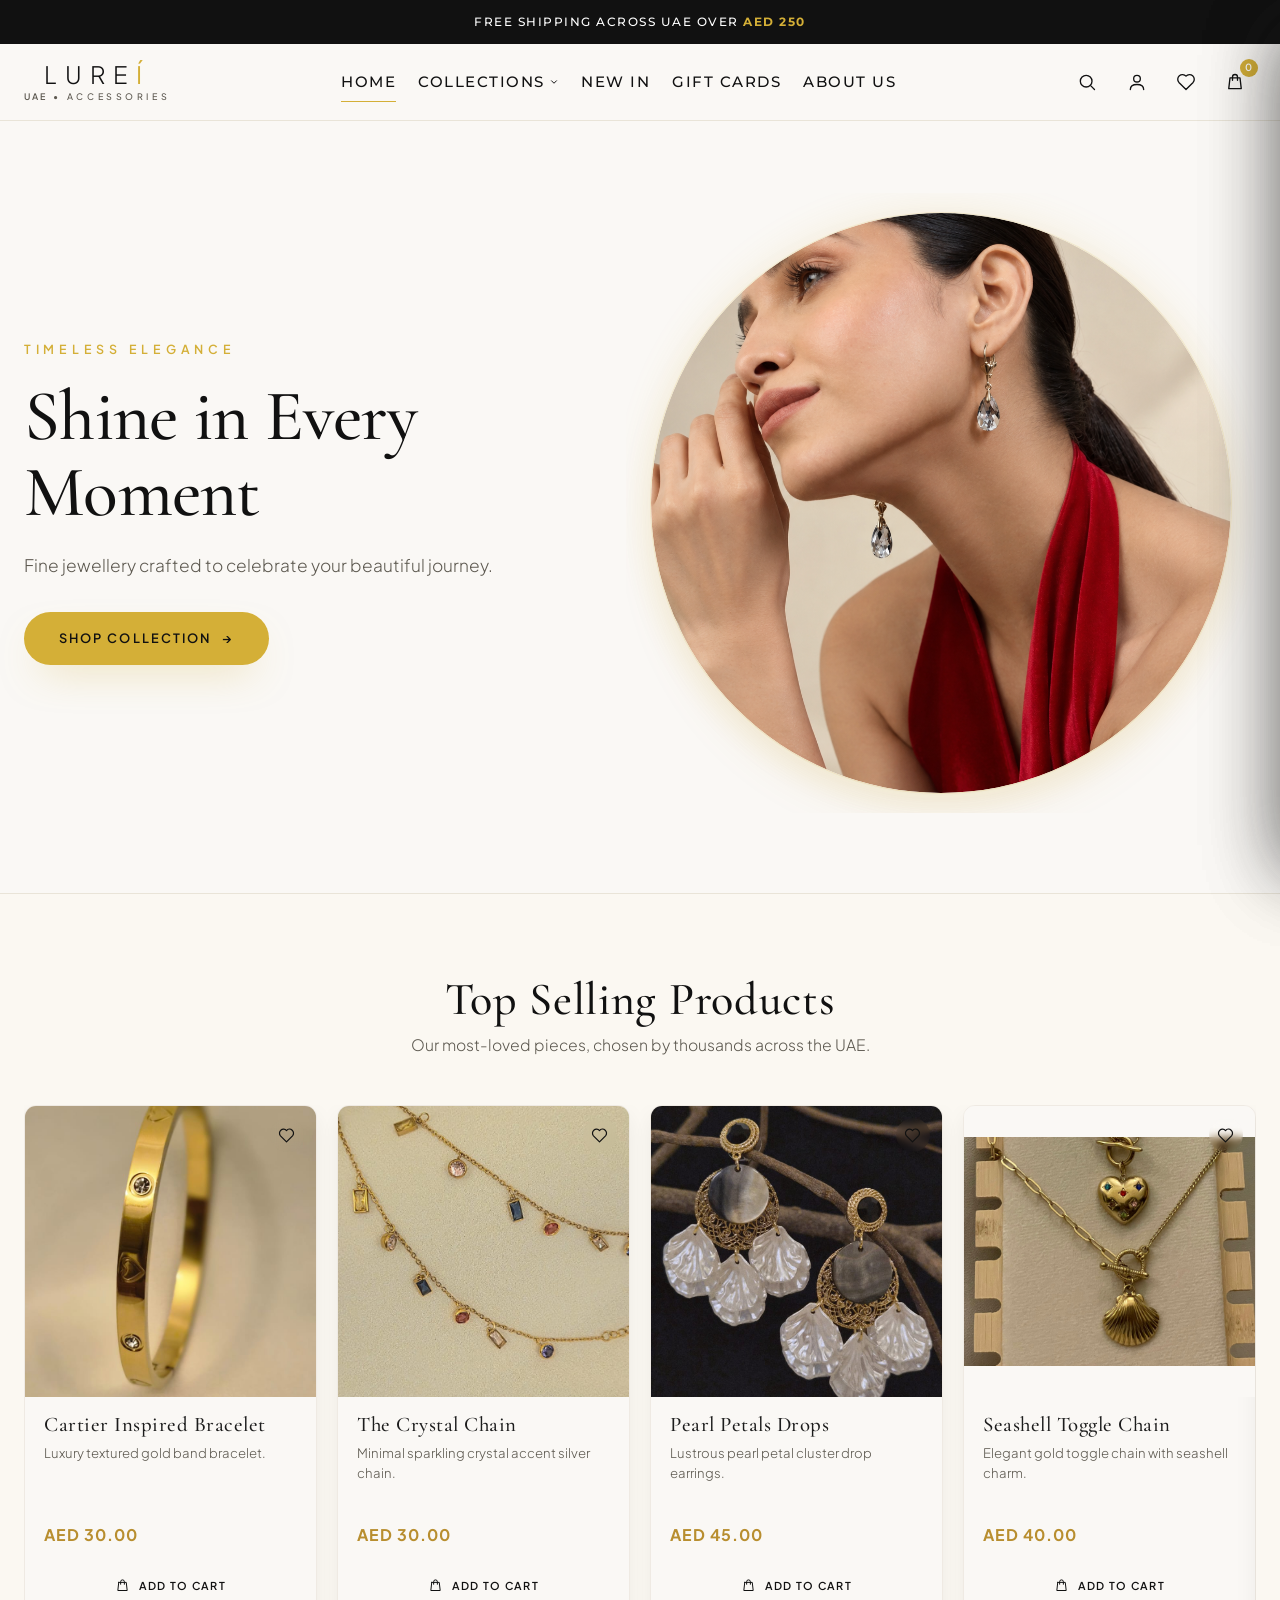
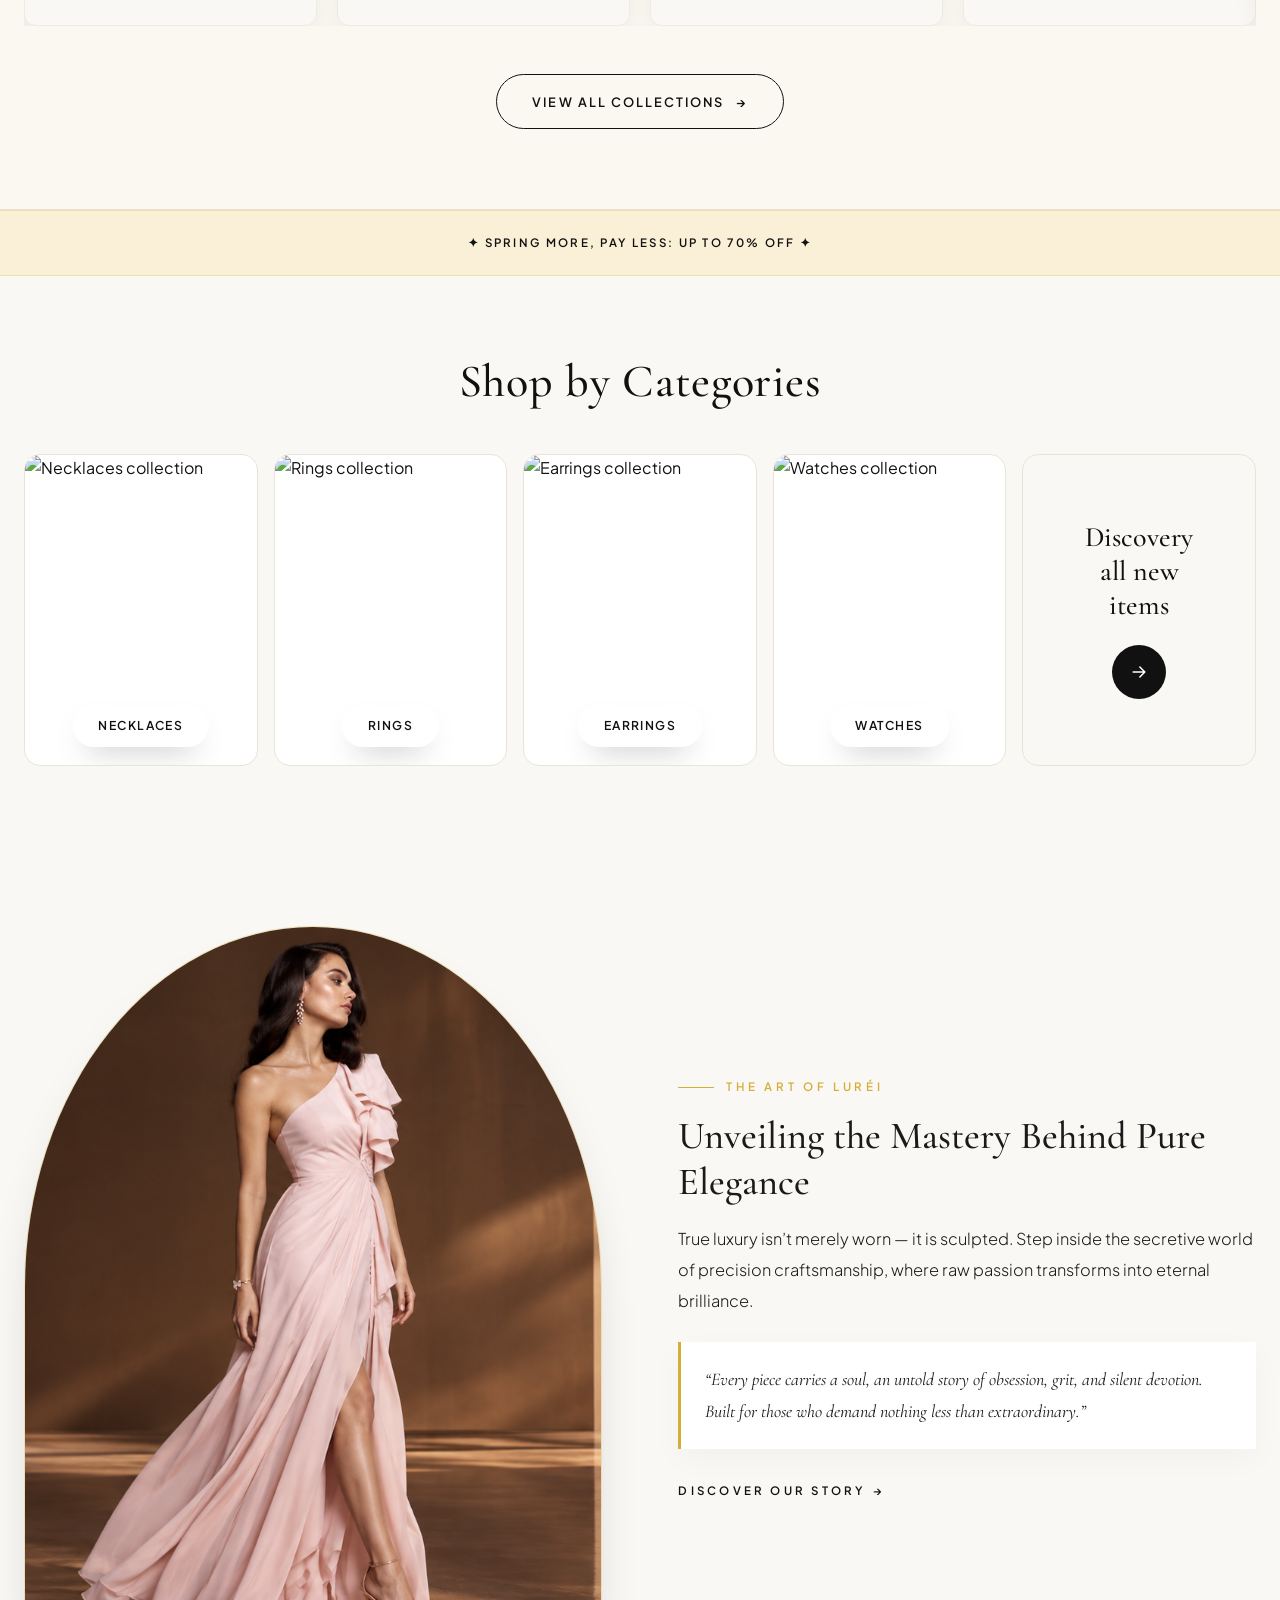
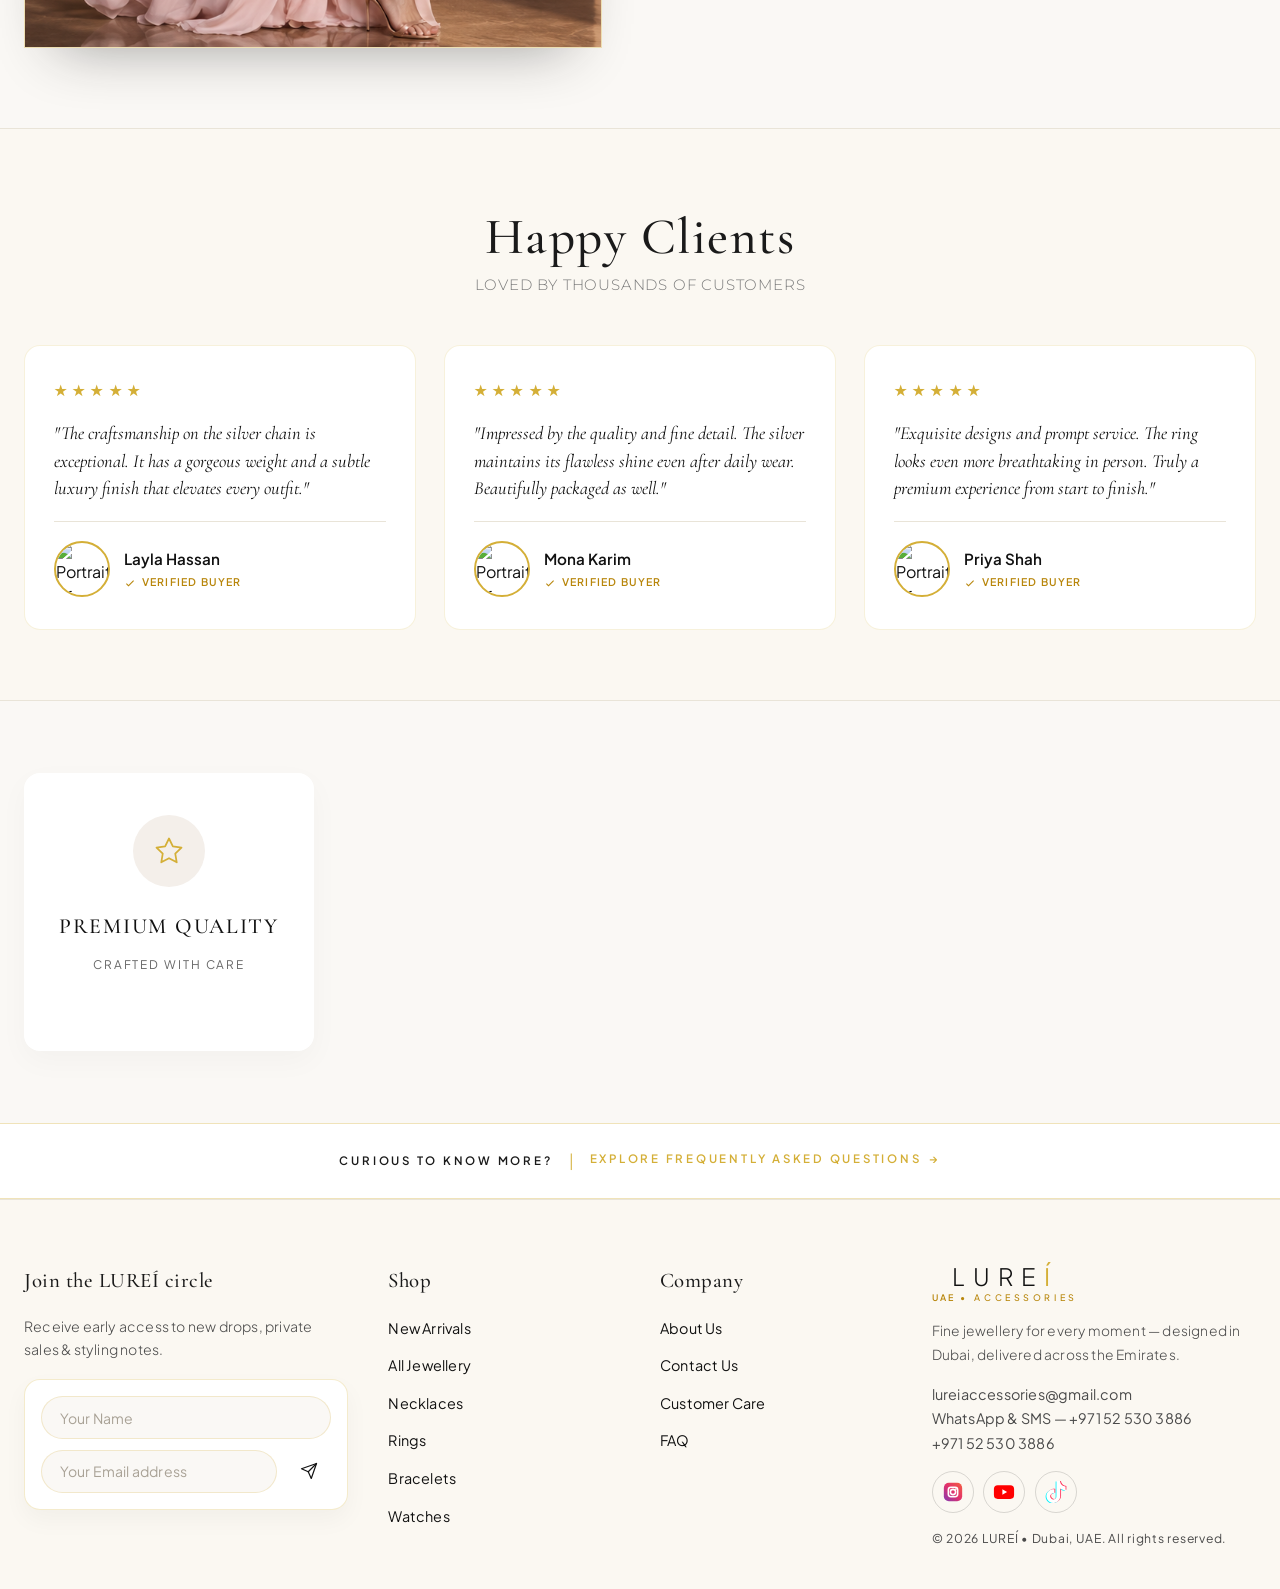
==== commit f52e0703: "Fix database refused to delete error in Code.gs and sync optimistic order deletion" ====
--- a/index.html
+++ b/index.html
@@ -23,9 +23,9 @@
 <body>
 
   <!-- ======================= 1. TOP ANNOUNCEMENT BAR ======================= -->
-  <div class="announcement-bar" role="region" aria-label="Announcement">
-    <p class="announcement-bar__text">
-      Summer Sale: Up to <strong>70% OFF</strong> &nbsp;|&nbsp; Free Shipping across UAE over <strong>AED 250</strong>
+  <div class="announcement-bar" role="region" aria-label="Announcement" style="text-align: center; width: 100%; display: flex; justify-content: center; align-items: center;">
+    <p class="announcement-bar__text" style="text-align: center; width: 100%; display: block;">
+      FREE SHIPPING ACROSS UAE OVER <span class="highlight">AED 250</span>
     </p>
   </div>
 
--- a/style.css
+++ b/style.css
@@ -165,14 +165,27 @@
   background: var(--color-dark);
   color: var(--color-white);
   text-align: center;
-  font-size: 0.76rem;
-  letter-spacing: 0.16em;
+  font-family: var(--font-primary, 'Montserrat', sans-serif);
+  font-size: 12px;
+  font-weight: 500;
+  letter-spacing: 1.5px;
   text-transform: uppercase;
   padding: 0.78rem 1rem;
-}
-
-.announcement-bar__text strong {
-  color: var(--color-gold);
+  width: 100%;
+  display: flex;
+  justify-content: center;
+  align-items: center;
+}
+
+.announcement-bar__text {
+  text-align: center;
+  width: 100%;
+  margin: 0;
+}
+
+.announcement-bar__text strong,
+.announcement-bar__text .highlight {
+  color: var(--color-accent, var(--color-gold, #d4af37));
   font-weight: 700;
 }
 
@@ -1639,30 +1652,6 @@
   display: none;
 }
 
-.legacy__hero {
-  position: relative;
-  overflow: hidden;
-  background: linear-gradient(175deg, #FFFFFF 0%, #FAF8F5 40%, #FBF8F2 100%);
-  color: #1A1A1A;
-  text-align: center;
-  padding: 5rem 1.25rem 4.5rem;
-  border-bottom: 1px solid rgba(212, 175, 55, 0.35);
-}
-
-.legacy__hero::before {
-  content: "";
-  position: absolute;
-  inset: 0;
-  pointer-events: none;
-  background-image:
-    radial-gradient(720px 420px at 16% 12%, rgba(212, 175, 55, 0.10), transparent 62%),
-    radial-gradient(660px 460px at 86% 80%, rgba(212, 175, 55, 0.07), transparent 60%);
-}
-
-.legacy__hero-inner {
-  position: relative;
-}
-
 .legacy__label {
   display: inline-block;
   color: #D4AF37;
@@ -1787,29 +1776,71 @@
   align-items: center;
   gap: 0.6rem;
   margin-top: 1.6rem;
-  background: #1A1A1A;
-  color: #FFFFFF;
-  padding: 0.95rem 2.1rem;
+  background: var(--color-gold);
+  color: #0b0b0b;
+  padding: 14px 32px;
   border-radius: 30px;
   font-size: 12px;
   font-weight: 600;
-  letter-spacing: 2px;
-  text-transform: uppercase;
-  transition: transform var(--transition), box-shadow var(--transition);
+  letter-spacing: 1.5px;
+  text-transform: uppercase;
+  box-shadow: var(--shadow-gold);
+  transition: transform var(--transition), box-shadow var(--transition), background var(--transition);
 }
 
 .legacy__cta:hover {
-  transform: translateY(-3px);
-  box-shadow: 0 16px 34px -14px rgba(212, 175, 55, 0.6);
+  background: var(--color-gold-dark);
+  color: #0b0b0b;
+  transform: translateY(-2px);
+  box-shadow: 0 20px 42px -16px rgba(156, 114, 58, 0.65);
+}
+
+/* About hero: owner portrait beside the legacy intro. The kicker, title
+   and subtitle stay centered while the courage copy reads left-aligned,
+   mirroring the Legacy section composition. */
+.about-legacy-grid {
+  display: grid;
+  grid-template-columns: 1fr 1fr;
+  gap: 40px;
+  align-items: center;
+  padding: 60px 5%;
+  background-color: #fdfbf7;
+  border-bottom: 1px solid rgba(212, 175, 55, 0.35);
+}
+
+.about-legacy-image {
+  margin: 0;
+}
+
+.about-legacy-image img {
+  display: block;
+  width: 100%;
+  height: auto;
+  object-fit: cover;
+  border-radius: 8px;
+  background: #EFE7D8;
+  box-shadow: 0 30px 60px -30px rgba(120, 85, 20, 0.35);
+}
+
+.about-legacy-content {
+  text-align: center;
+}
+
+.about-legacy-courage {
+  margin-top: 2.5rem;
+  text-align: left;
+}
+
+@media (max-width: 768px) {
+  .about-legacy-grid {
+    grid-template-columns: 1fr;
+    gap: 24px;
+  }
 }
 
 @media (max-width: 560px) {
   .legacy__title {
     font-size: 32px;
-  }
-
-  .legacy__hero {
-    padding: 3.5rem 1.25rem 3rem;
   }
 
   .legacy__body {
@@ -2328,14 +2359,25 @@
 
 @media (max-width: 860px) {
   .nav {
-    position: fixed;
-    inset: 0;
+    /* Dropdown panel under the header. position:fixed is unusable here:
+       the navbar's backdrop-filter traps fixed descendants inside the
+       header box, collapsing the old inset:0 overlay to header height and
+       spilling the links over the hero. Absolute top:100% anchors the
+       panel below the bar in every scroll state instead. */
+    position: absolute;
+    top: 100%;
+    left: 0;
+    right: 0;
     background: var(--color-bg);
+    border-bottom: 1px solid var(--color-line);
+    box-shadow: 0 24px 48px -24px rgba(60, 40, 10, 0.25);
     display: flex;
     align-items: center;
     justify-content: center;
     flex-direction: column;
     padding: 2rem;
+    max-height: calc(100vh - 100%);
+    overflow-y: auto;
     opacity: 0;
     visibility: hidden;
     transform: translateY(-12px);
@@ -3773,55 +3815,93 @@
   color: #9A9389;
 }
 
-/* Preview theme variants */
+/* Preview theme variants — one per tier, synced by gcSelectCard. */
 .gc-preview__card.is-silver {
-  background: linear-gradient(135deg, #EFF0F2 0%, #CDCFD4 50%, #AEB2B9 100%);
-}
-
-.gc-preview__card.is-sapphire {
-  background: linear-gradient(135deg, #3B4C8C 0%, #1E2A4A 55%, #14203C 100%);
-  color: #F5EEDC;
-}
-
-.gc-preview__card.is-sapphire .gc-preview__brand,
-.gc-preview__card.is-sapphire .gc-preview__amount,
-.gc-preview__card.is-sapphire .gc-preview__meta {
-  color: #E9DFC8;
-}
-
-.gc-preview__card.is-sapphire .gc-preview__divider {
-  background: rgba(233, 223, 200, 0.45);
-}
-
-.gc-preview__card.is-sapphire .gc-preview__label,
-.gc-preview__card.is-sapphire .gc-preview__message,
-.gc-preview__card.is-sapphire .gc-preview__code {
-  color: rgba(233, 223, 200, 0.75);
-}
-
-.gc-preview__card.is-rosegold {
-  background: linear-gradient(135deg, #EFC9C2 0%, #D49A8F 45%, #C77F78 100%);
+  background: linear-gradient(135deg, #e6e8eb 0%, #ffffff 50%, #d1d5db 100%);
+}
+
+.gc-preview__card.is-ruby {
+  background: linear-gradient(135deg, #4a0e17 0%, #7a1c28 50%, #30080f 100%);
+  color: #fdfbf7;
+}
+
+.gc-preview__card.is-ruby .gc-preview__brand,
+.gc-preview__card.is-ruby .gc-preview__amount,
+.gc-preview__card.is-ruby .gc-preview__meta {
+  color: #fdfbf7;
+}
+
+.gc-preview__card.is-ruby .gc-preview__divider {
+  background: rgba(253, 251, 247, 0.45);
+}
+
+.gc-preview__card.is-ruby .gc-preview__label,
+.gc-preview__card.is-ruby .gc-preview__message,
+.gc-preview__card.is-ruby .gc-preview__code {
+  color: rgba(253, 251, 247, 0.75);
+}
+
+.gc-preview__card.is-emerald {
+  background: linear-gradient(135deg, #062c21 0%, #0f4c3a 50%, #041f17 100%);
+  color: #fdfbf7;
+}
+
+.gc-preview__card.is-emerald .gc-preview__brand,
+.gc-preview__card.is-emerald .gc-preview__amount,
+.gc-preview__card.is-emerald .gc-preview__meta {
+  color: #fdfbf7;
+}
+
+.gc-preview__card.is-emerald .gc-preview__divider {
+  background: rgba(253, 251, 247, 0.45);
+}
+
+.gc-preview__card.is-emerald .gc-preview__label,
+.gc-preview__card.is-emerald .gc-preview__message,
+.gc-preview__card.is-emerald .gc-preview__code {
+  color: rgba(253, 251, 247, 0.75);
+}
+
+.gc-preview__card.is-gold {
+  background: linear-gradient(135deg, #fceabb 0%, #f8d078 40%, #e0aa3e 70%, #b8860b 100%);
+  color: #1a1a1a;
+}
+
+.gc-preview__card.is-gold .gc-preview__brand,
+.gc-preview__card.is-gold .gc-preview__amount,
+.gc-preview__card.is-gold .gc-preview__meta {
+  color: #1a1a1a;
+}
+
+.gc-preview__card.is-gold .gc-preview__divider {
+  background: rgba(26, 26, 26, 0.4);
+}
+
+.gc-preview__card.is-gold .gc-preview__label,
+.gc-preview__card.is-gold .gc-preview__message,
+.gc-preview__card.is-gold .gc-preview__code {
+  color: rgba(26, 26, 26, 0.72);
 }
 
 .gc-preview__card.is-onyx {
-  background: linear-gradient(135deg, #101C15 0%, #124C44 55%, #1E7A55 135%);
-  color: #F5EEDC;
+  background: linear-gradient(135deg, #0f172a 0%, #1e293b 50%, #0f172a 100%);
+  color: #ffffff;
 }
 
 .gc-preview__card.is-onyx .gc-preview__brand,
 .gc-preview__card.is-onyx .gc-preview__amount,
 .gc-preview__card.is-onyx .gc-preview__meta {
-  color: #E9DFC8;
+  color: #ffffff;
 }
 
 .gc-preview__card.is-onyx .gc-preview__divider {
-  background: rgba(233, 223, 200, 0.45);
+  background: rgba(255, 255, 255, 0.45);
 }
 
 .gc-preview__card.is-onyx .gc-preview__label,
 .gc-preview__card.is-onyx .gc-preview__message,
 .gc-preview__card.is-onyx .gc-preview__code {
-  color: rgba(233, 223, 200, 0.75);
+  color: rgba(255, 255, 255, 0.75);
 }
 
 /* --- Selectable metallic cards --- */
@@ -3861,40 +3941,52 @@
 }
 
 .gc-card:hover {
-  transform: translateY(-5px);
+  transform: translateY(-3px);
   box-shadow: 0 22px 44px -18px rgba(26, 26, 26, 0.4);
 }
 
 .gc-card.is-selected {
-  outline: 3px solid #B8860B;
+  outline: 2px solid #d4af37;
   outline-offset: 3px;
 }
 
-.gc-card--champagne {
-  background: linear-gradient(135deg, #F5E7C8 0%, #D9BC7E 45%, #C9A45C 100%);
-}
-
-.gc-card--silver {
-  background: linear-gradient(135deg, #EFF0F2 0%, #CDCFD4 50%, #AEB2B9 100%);
-}
-
-.gc-card--wide {
+/* Tier themes live here only. Scoped under .gc-cards (0,2,0) so they beat
+   the global body:not(.admin-page) button reset (0,1,2), which would
+   otherwise force every tier back to background:none / inherited color.
+   The live preview re-themes through its own is-* classes (script.js maps
+   gc-card--X to is-X), so recoloring these modifiers never touches it. */
+.gc-cards .gc-card--champagne {
+  background: linear-gradient(135deg, #4a0e17 0%, #7a1c28 50%, #30080f 100%);
+  color: #fdfbf7;
+  border: 1px solid #991b1b;
+}
+
+.gc-cards .gc-card--silver {
+  background: linear-gradient(135deg, #e6e8eb 0%, #ffffff 50%, #d1d5db 100%);
+  border: 1px solid #cbd5e1;
+}
+
+.gc-cards .gc-card--wide {
   grid-column: 1 / -1;
   aspect-ratio: 24 / 9;
 }
 
-.gc-card--sapphire {
-  background: linear-gradient(135deg, #3B4C8C 0%, #1E2A4A 55%, #14203C 100%);
-  color: #F5EEDC;
-}
-
-.gc-card--rosegold {
-  background: linear-gradient(135deg, #EFC9C2 0%, #D49A8F 45%, #C77F78 100%);
-}
-
-.gc-card--onyx {
-  background: linear-gradient(135deg, #101C15 0%, #124C44 55%, #1E7A55 135%);
-  color: #F5EEDC;
+.gc-cards .gc-card--sapphire {
+  background: linear-gradient(135deg, #062c21 0%, #0f4c3a 50%, #041f17 100%);
+  color: #fdfbf7;
+  border: 1px solid #15803d;
+}
+
+.gc-cards .gc-card--rosegold {
+  background: linear-gradient(135deg, #fceabb 0%, #f8d078 40%, #e0aa3e 70%, #b8860b 100%);
+  color: #1a1a1a;
+  border: 1px solid #d4af37;
+}
+
+.gc-cards .gc-card--onyx {
+  background: linear-gradient(135deg, #0f172a 0%, #1e293b 50%, #0f172a 100%);
+  color: #ffffff;
+  border: 1px solid #38bdf8;
 }
 
 .gc-card__brand {
@@ -5798,4 +5890,55 @@
     flex-wrap: wrap;
     row-gap: 0.5rem;
   }
+}
+
+/* ==========================================================================
+   Order delivery status badges — admin dashboard toggle (PENDING / DELIVERED)
+   Gold = awaiting dispatch, luxury green = delivered. The transition keeps
+   the toggle feeling silky rather than snapping between states.
+   ========================================================================== */
+.status-badge {
+  display: inline-flex;
+  align-items: center;
+  gap: 0.45rem;
+  padding: 0.5rem 0.95rem;
+  font-family: var(--font-sans);
+  font-size: 0.6rem;
+  font-weight: 700;
+  letter-spacing: 0.14em;
+  text-transform: uppercase;
+  border-radius: 999px;
+  border: 1px solid transparent;
+  cursor: pointer;
+  white-space: nowrap;
+  transition: background-color 0.25s ease, color 0.25s ease,
+    border-color 0.25s ease, box-shadow 0.25s ease, transform 0.25s ease;
+}
+
+.status-badge.pending {
+  color: #1A1A1A;
+  background-color: #C5A059;
+  border-color: #8F7328;
+}
+
+.status-badge.pending:hover {
+  background-color: #8F7328;
+  border-color: #8F7328;
+  color: #FFFFFF;
+  transform: translateY(-1px);
+  box-shadow: 0 14px 30px -16px rgba(197, 160, 89, 0.5);
+}
+
+.status-badge.delivered {
+  background-color: #15803d;
+  border-color: #166534;
+  color: #ffffff;
+  box-shadow: 0 14px 30px -16px rgba(21, 128, 61, 0.55);
+}
+
+.status-badge.delivered:hover {
+  background-color: #166534;
+  border-color: #166534;
+  color: #fef08a;
+  transform: translateY(-1px);
 }
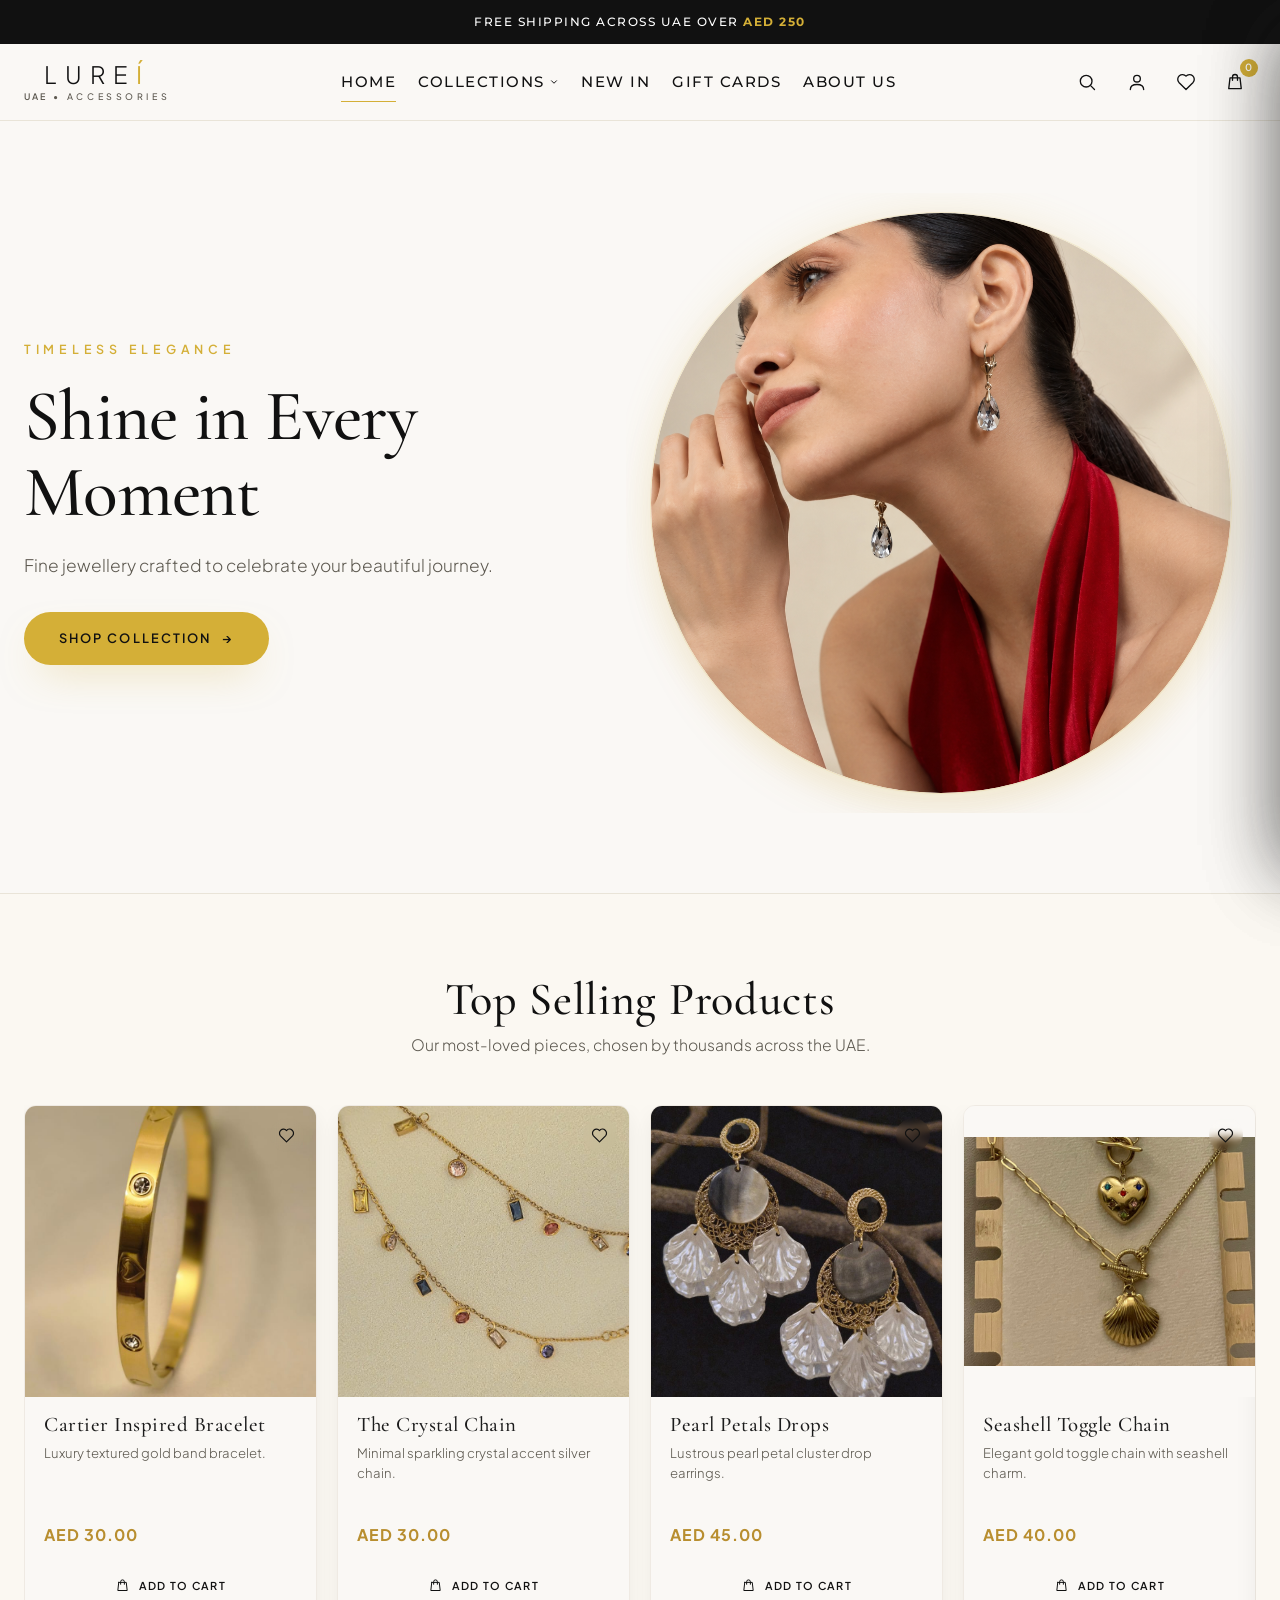
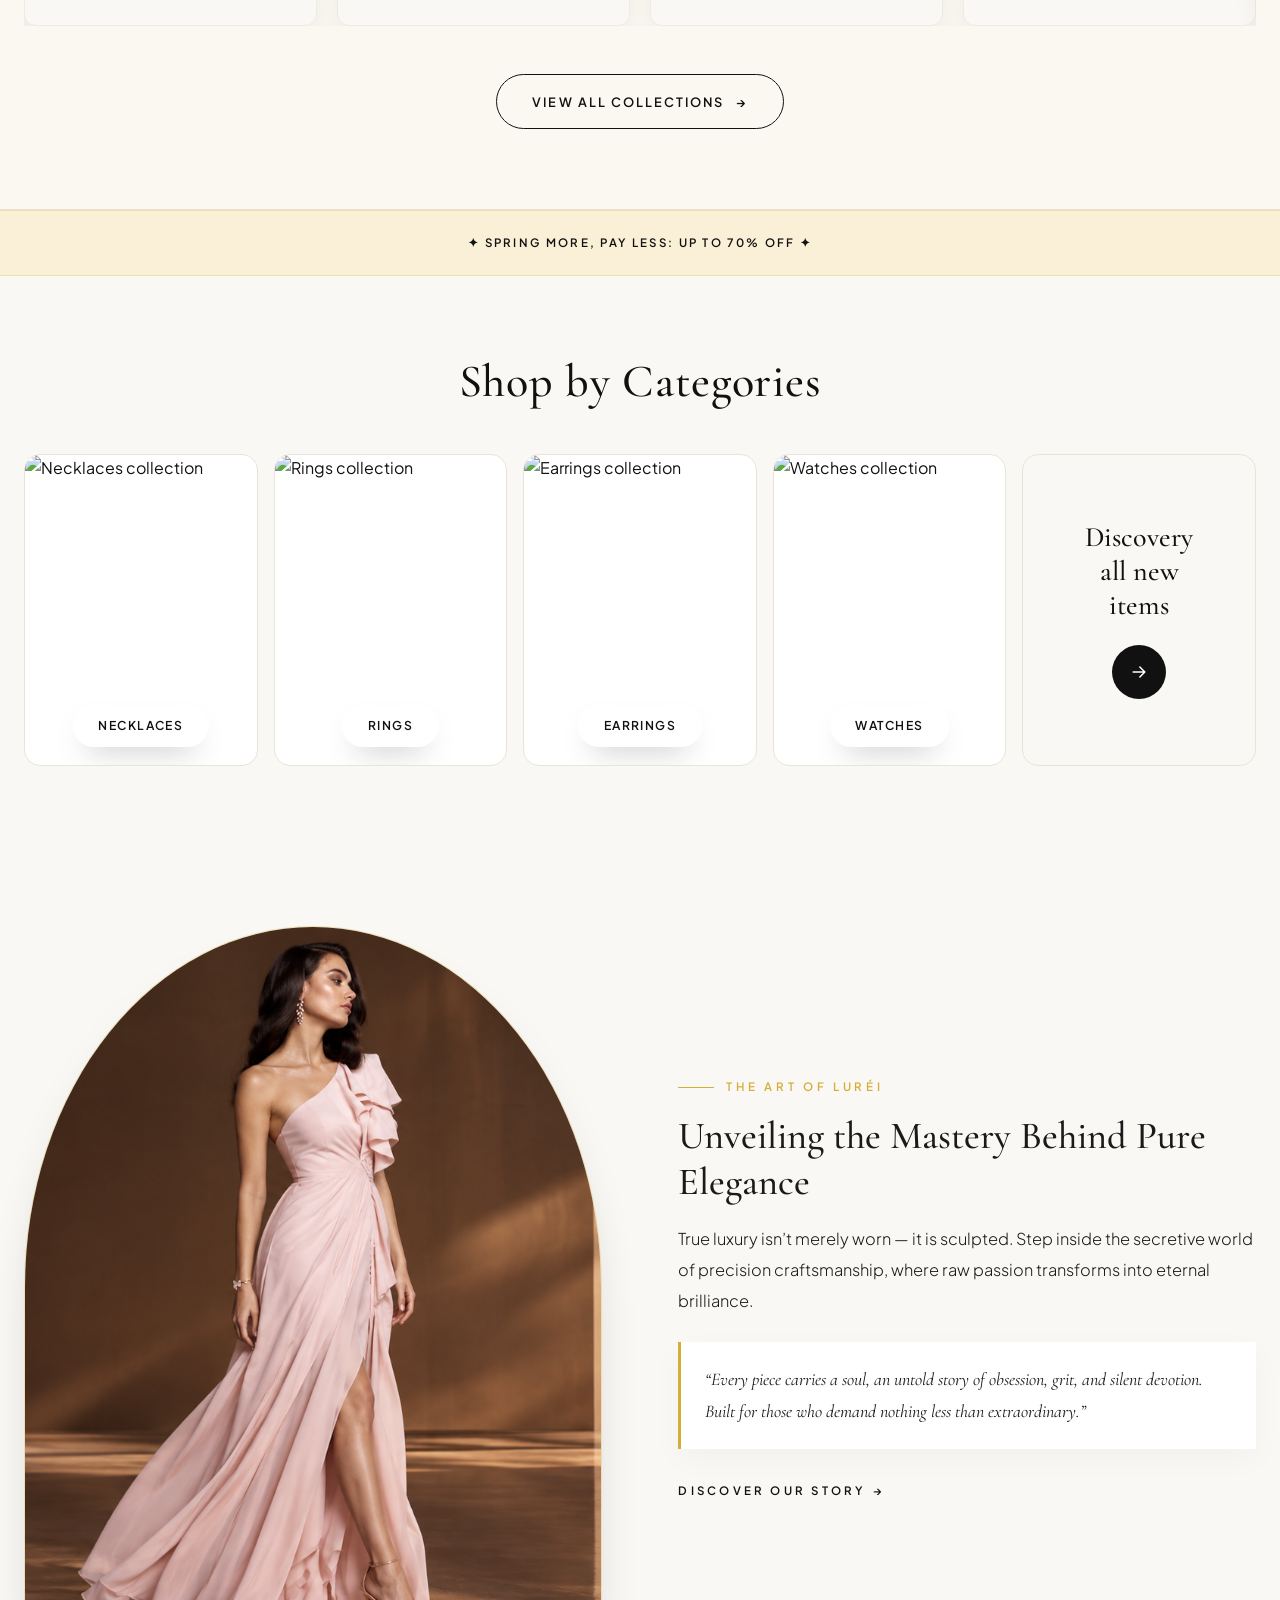
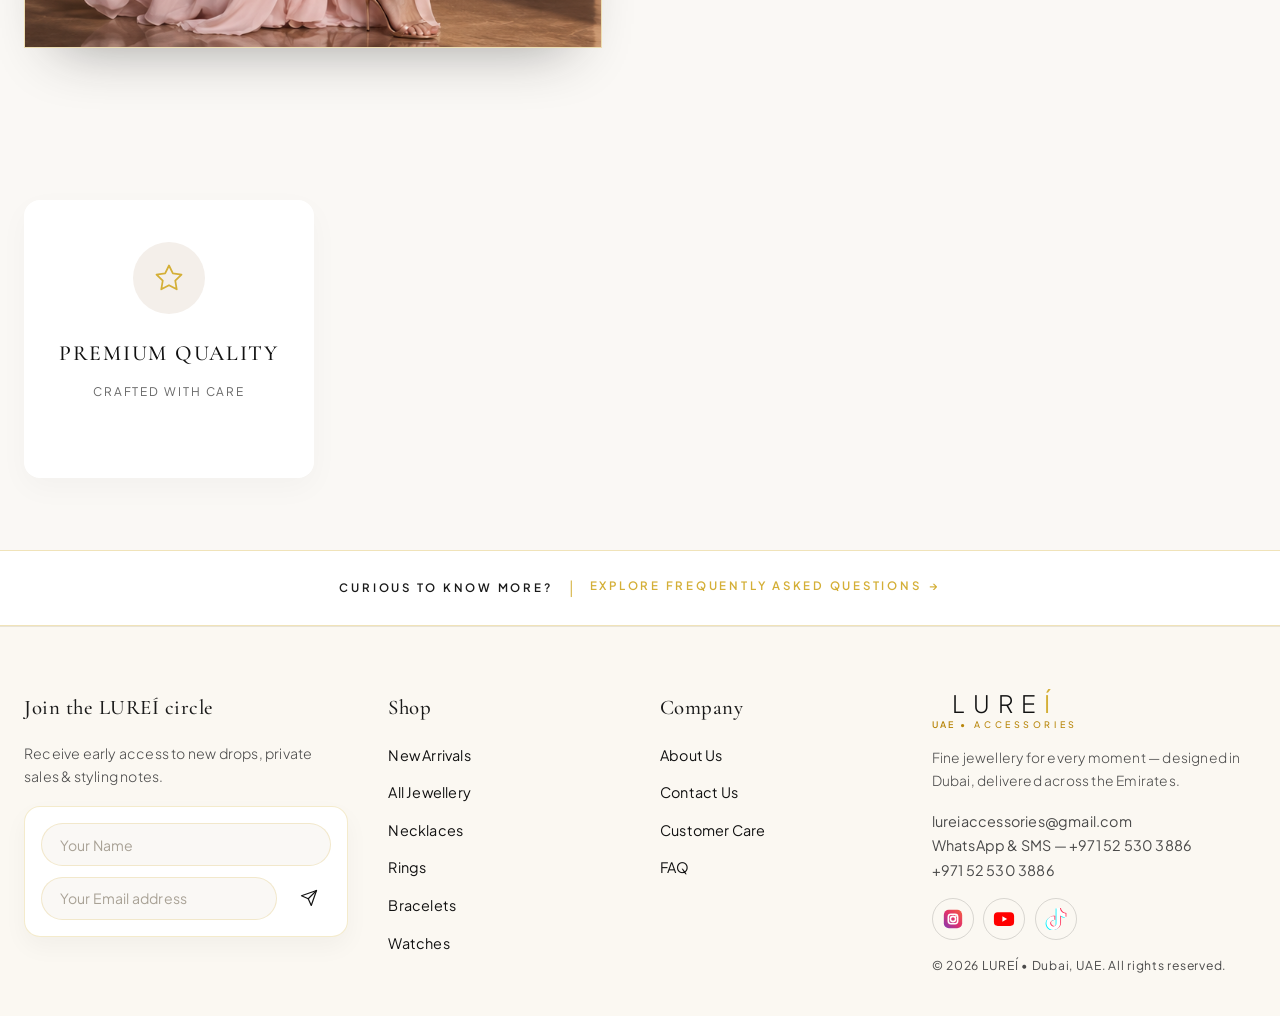
==== commit 60b22b66: "Finalized all updates and UI fixes" ====
--- a/index.html
+++ b/index.html
@@ -242,77 +242,6 @@
           <a class="legacy-editorial__link legacy-cta-link" href="about.html#lurei-legacy">DISCOVER OUR STORY <span aria-hidden="true">&rarr;</span></a>
         </div>
 
-      </div>
-    </section>
-
-    <!-- ======================= 7. HAPPY CLIENTS TESTIMONIALS ======================= -->
-    <section class="section testimonials" aria-labelledby="testimonials-title">
-      <div class="container">
-        <header class="section__head">
-          <h2 class="section__title" id="testimonials-title">Happy Clients</h2>
-          <p class="section__lead">Loved by thousands of customers</p>
-        </header>
-
-        <div class="testimonials__grid">
-
-          <article class="testimonial">
-            <div class="testimonial__stars" aria-label="Rated 5 out of 5 stars">
-              <span aria-hidden="true">&#9733;</span><span aria-hidden="true">&#9733;</span><span aria-hidden="true">&#9733;</span><span aria-hidden="true">&#9733;</span><span aria-hidden="true">&#9733;</span>
-            </div>
-            <blockquote class="testimonial__quote">
-              "The craftsmanship on the silver chain is exceptional. It has a gorgeous weight and a subtle luxury finish that elevates every outfit."
-            </blockquote>
-            <div class="testimonial__person">
-              <img src="https://images.unsplash.com/photo-1494790108377-be9c29b29330?q=80&w=200&auto=format&fit=crop" alt="Portrait of Layla Hassan" width="56" height="56" loading="lazy" />
-              <div class="testimonial__meta">
-                <span class="testimonial__name">Layla Hassan</span>
-                <span class="testimonial__verify">
-                  <svg viewBox="0 0 24 24" width="12" height="12" fill="currentColor" aria-hidden="true"><path d="M9 16.2l-3.5-3.5L4 14.2 9 19l11-11-1.5-1.5z"></path></svg>
-                  Verified Buyer
-                </span>
-              </div>
-            </div>
-          </article>
-
-          <article class="testimonial">
-            <div class="testimonial__stars" aria-label="Rated 5 out of 5 stars">
-              <span aria-hidden="true">&#9733;</span><span aria-hidden="true">&#9733;</span><span aria-hidden="true">&#9733;</span><span aria-hidden="true">&#9733;</span><span aria-hidden="true">&#9733;</span>
-            </div>
-            <blockquote class="testimonial__quote">
-              "Impressed by the quality and fine detail. The silver maintains its flawless shine even after daily wear. Beautifully packaged as well."
-            </blockquote>
-            <div class="testimonial__person">
-              <img src="https://images.unsplash.com/photo-1508214751196-bcfd4ca60f91?q=80&w=200&auto=format&fit=crop" alt="Portrait of Mona Karim" width="56" height="56" loading="lazy" />
-              <div class="testimonial__meta">
-                <span class="testimonial__name">Mona Karim</span>
-                <span class="testimonial__verify">
-                  <svg viewBox="0 0 24 24" width="12" height="12" fill="currentColor" aria-hidden="true"><path d="M9 16.2l-3.5-3.5L4 14.2 9 19l11-11-1.5-1.5z"></path></svg>
-                  Verified Buyer
-                </span>
-              </div>
-            </div>
-          </article>
-
-          <article class="testimonial">
-            <div class="testimonial__stars" aria-label="Rated 5 out of 5 stars">
-              <span aria-hidden="true">&#9733;</span><span aria-hidden="true">&#9733;</span><span aria-hidden="true">&#9733;</span><span aria-hidden="true">&#9733;</span><span aria-hidden="true">&#9733;</span>
-            </div>
-            <blockquote class="testimonial__quote">
-              "Exquisite designs and prompt service. The ring looks even more breathtaking in person. Truly a premium experience from start to finish."
-            </blockquote>
-            <div class="testimonial__person">
-              <img src="https://images.unsplash.com/photo-1534528741775-53994a69daeb?q=80&w=200&auto=format&fit=crop" alt="Portrait of Priya Shah" width="56" height="56" loading="lazy" />
-              <div class="testimonial__meta">
-                <span class="testimonial__name">Priya Shah</span>
-                <span class="testimonial__verify">
-                  <svg viewBox="0 0 24 24" width="12" height="12" fill="currentColor" aria-hidden="true"><path d="M9 16.2l-3.5-3.5L4 14.2 9 19l11-11-1.5-1.5z"></path></svg>
-                  Verified Buyer
-                </span>
-              </div>
-            </div>
-          </article>
-
-        </div>
       </div>
     </section>
 
--- a/style.css
+++ b/style.css
@@ -71,7 +71,6 @@
 .categories,
 .products,
 .legacy-editorial,
-.testimonials,
 .new-in,
 .footer,
 .hero__circle,
@@ -1261,6 +1260,10 @@
   position: relative;
   width: 100%;
   aspect-ratio: 1 / 1;
+  /* Lock the original square: the card column must never compress the frame,
+     and no interior padding may steal image area. */
+  flex: 0 0 auto;
+  padding: 0;
   overflow: hidden;
   background: #FAF8F5;
   display: flex;
@@ -1269,8 +1272,10 @@
 }
 
 .product-card__media img {
+  display: block;
   width: 100%;
   height: 100%;
+  max-width: none;
   object-fit: cover;
   object-position: center;
   transition: transform 0.5s ease;
@@ -1448,122 +1453,6 @@
 }
 
 /* ==========================================================================
-   7. TESTIMONIALS
-   ========================================================================== */
-.testimonials {
-  background: var(--color-cream-soft);
-  border-block: 1px solid var(--color-line);
-  padding-bottom: 70px;
-}
-
-.testimonials__grid {
-  display: grid;
-  grid-template-columns: repeat(3, 1fr);
-  gap: 28px;
-}
-
-.testimonials .section__title {
-  font-family: 'Cormorant Garamond', 'Playfair Display', Georgia, serif;
-  font-size: 3.2rem;
-  font-weight: 500;
-  letter-spacing: 1.5px;
-  color: #1A1A1A;
-}
-
-.testimonials .section__lead {
-  font-family: 'Inter', 'Montserrat', sans-serif;
-  font-size: 0.95rem;
-  color: #7A7A7A;
-  letter-spacing: 0.8px;
-  text-transform: uppercase;
-}
-
-.testimonial {
-  background: #FFFFFF;
-  border: 1px solid rgba(212, 175, 55, 0.18);
-  border-radius: 16px;
-  padding: 2rem 1.8rem;
-  display: flex;
-  flex-direction: column;
-  gap: 1.1rem;
-  min-height: 280px;
-  overflow: visible;
-  transform: translateZ(0);
-  backface-visibility: hidden;
-  transition: transform 0.25s cubic-bezier(0.16, 1, 0.3, 1), box-shadow 0.25s ease;
-}
-
-#happy-clients,
-.reviews-section {
-  padding-bottom: 70px !important;
-  margin-bottom: 30px !important;
-}
-
-.testimonial:hover {
-  transform: translateY(-8px);
-  box-shadow: 0 16px 36px rgba(0, 0, 0, 0.04);
-}
-
-.testimonial__stars {
-  color: var(--color-gold);
-  font-size: 0.95rem;
-  letter-spacing: 0.35em;
-}
-
-.testimonial__quote {
-  font-family: var(--font-serif);
-  font-style: italic;
-  font-weight: 400;
-  font-size: 1.15rem;
-  line-height: 1.5;
-  color: var(--color-ink);
-  flex: 1;
-}
-
-.testimonial__person {
-  display: flex;
-  align-items: center;
-  gap: 0.9rem;
-  border-top: 1px solid var(--color-line);
-  padding-top: 1.2rem;
-}
-
-.testimonial__person img {
-  display: block;
-  flex-shrink: 0;
-  width: 56px;
-  height: 56px;
-  max-width: none;
-  aspect-ratio: 1 / 1;
-  border-radius: 50%;
-  object-fit: cover;
-  object-position: center;
-  border: 2px solid var(--color-gold);
-}
-
-.testimonial__meta {
-  display: flex;
-  flex-direction: column;
-  gap: 0.2rem;
-}
-
-.testimonial__name {
-  font-weight: 600;
-  font-size: 0.95rem;
-}
-
-.testimonial__verify {
-  display: inline-flex;
-  align-items: center;
-  gap: 0.35rem;
-  font-size: 0.66rem;
-  font-weight: 600;
-  letter-spacing: 1.2px;
-  text-transform: uppercase;
-  color: #B8860B;
-}
-
-/* ==========================================================================
    8. BRAND PERKS — light luxury 4-card grid
    Palette: Nude Beige #FAF8F5 | Charcoal #1A1A1A | Gold #D4AF37 | Ivory #FFFFFF
    ========================================================================== */
@@ -2302,8 +2191,7 @@
 
 @media (max-width: 980px) {
   .categories__grid,
-  .products__grid,
-  .testimonials__grid {
+  .products__grid {
     grid-template-columns: repeat(2, 1fr);
   }
 
@@ -2427,7 +2315,6 @@
 @media (max-width: 560px) {
   .categories__grid,
   .products__grid,
-  .testimonials__grid,
   .lurei-brand-perks-grid,
   .footer__grid {
     grid-template-columns: 1fr;
@@ -5746,6 +5633,109 @@
   font-size: 0.72rem;
   color: var(--color-muted);
   opacity: 0.8;
+}
+
+/* ---- Multi-image upload (Add New Product) -------------------------- *
+ * A thumbnail grid stacks above the meta line. The + tile is a permanent
+ * member of the grid, and each photo carries its own x control, so the owner
+ * can grow or trim the set before publishing. */
+.lurei-upload--multi {
+  cursor: default;
+}
+
+/* The input used to be stretched over the whole panel; that would now sit
+   over the tiles and swallow their clicks, so it is clipped away and driven
+   programmatically by the + tile and the panel chrome. */
+.lurei-upload--multi .lurei-upload__input {
+  position: absolute;
+  width: 1px;
+  height: 1px;
+  opacity: 0;
+  pointer-events: none;
+  overflow: hidden;
+}
+
+.lurei-upload__grid {
+  display: grid;
+  grid-template-columns: repeat(auto-fill, minmax(56px, 1fr));
+  gap: 8px;
+}
+
+.lurei-upload__thumb {
+  position: relative;
+  aspect-ratio: 1;
+  overflow: hidden;
+  border-radius: 12px;
+  border: 1px solid var(--color-line);
+  background: #FBF8F2;
+}
+
+.lurei-upload__thumb img {
+  display: block;
+  width: 100%;
+  height: 100%;
+  object-fit: cover;
+}
+
+/* Names the photo that will lead the card and the Quick View stage. */
+.lurei-upload__main {
+  position: absolute;
+  left: 5px;
+  bottom: 5px;
+  padding: 2px 7px;
+  border-radius: 999px;
+  background: rgba(17, 17, 17, 0.72);
+  color: #D4AF37;
+  font-family: var(--font-sans);
+  font-size: 0.5rem;
+  font-weight: 700;
+  letter-spacing: 0.12em;
+  text-transform: uppercase;
+}
+
+.lurei-upload__remove {
+  position: absolute;
+  top: 4px;
+  right: 4px;
+  display: grid;
+  place-items: center;
+  width: 20px;
+  height: 20px;
+  padding: 0;
+  border: none;
+  border-radius: 999px;
+  background: rgba(17, 17, 17, 0.75);
+  color: #FAF8F5;
+  font-size: 0.9rem;
+  line-height: 1;
+  cursor: pointer;
+  transition: var(--transition);
+}
+
+.lurei-upload__remove:hover {
+  background: #8d2f2f;
+}
+
+.lurei-upload__add {
+  display: grid;
+  place-items: center;
+  aspect-ratio: 1;
+  padding: 0;
+  border: 1px dashed rgba(197, 160, 89, 0.75);
+  border-radius: 12px;
+  background: #FBF8F2;
+  color: #C5A059;
+  font-family: var(--font-sans);
+  font-size: 1.5rem;
+  line-height: 0;
+  cursor: pointer;
+  transition: var(--transition);
+}
+
+.lurei-upload__add:hover {
+  border-style: solid;
+  border-color: #D4AF37;
+  color: #111111;
 }
 
 /* ------------------------------------------------------------------ *
@@ -5941,4 +5931,576 @@
   border-color: #166534;
   color: #fef08a;
   transform: translateY(-1px);
+}
+
+/* ==========================================================================
+   Product image lightbox — expand trigger + fullscreen viewer
+   ========================================================================== */
+.product-card__expand {
+  /* Pure overlay: taken out of flow so it can never add to, or shrink, the
+     image box. Anchored to the media frame's bottom-right corner. */
+  position: absolute;
+  top: auto;
+  right: 12px;
+  bottom: 12px;
+  left: auto;
+  z-index: 5;
+  flex: 0 0 auto;
+  width: 36px;
+  height: 36px;
+  margin: 0;
+  padding: 0;
+  display: flex;
+  align-items: center;
+  justify-content: center;
+  /* Dark translucent disc so the trigger reads on light AND dark photography. */
+  background: rgba(0, 0, 0, 0.6);
+  -webkit-backdrop-filter: blur(4px);
+  backdrop-filter: blur(4px);
+  border: 1px solid rgba(255, 255, 255, 0.45);
+  border-radius: 50%;
+  color: #FFFFFF;
+  box-shadow: 0 4px 14px rgba(0, 0, 0, 0.35);
+  cursor: pointer;
+  touch-action: manipulation;
+  transition:
+    opacity 0.25s ease,
+    transform 0.25s cubic-bezier(0.16, 1, 0.3, 1),
+    color 0.25s ease,
+    background 0.25s ease,
+    border-color 0.25s ease,
+    box-shadow 0.25s ease;
+}
+
+.product-card__expand:hover {
+  background: rgba(0, 0, 0, 0.78);
+  border-color: rgba(212, 175, 55, 0.85);
+  color: var(--color-gold);
+  transform: scale(1.12);
+  box-shadow: 0 6px 18px rgba(0, 0, 0, 0.45);
+}
+
+.product-card__expand:focus-visible {
+  outline: 2px solid var(--color-gold);
+  outline-offset: 2px;
+}
+
+.product-card__expand svg {
+  width: 18px;
+  height: 18px;
+  pointer-events: none;
+  /* Hairline lift keeps the strokes crisp over busy or bright product shots. */
+  filter: drop-shadow(0 1px 1px rgba(0, 0, 0, 0.55));
+}
+
+.product-card__media img {
+  cursor: zoom-in;
+}
+
+/* Desktop pointers reveal the affordance on hover/focus; touch devices keep it
+   permanently visible and easy to tap. */
+@media (hover: hover) and (pointer: fine) {
+  .product-card__expand {
+    opacity: 0;
+    transform: scale(0.9);
+    pointer-events: none;
+  }
+
+  .product-card:hover .product-card__expand,
+  .product-card:focus-within .product-card__expand {
+    opacity: 1;
+    transform: scale(1);
+    pointer-events: auto;
+  }
+
+  .product-card:hover .product-card__expand:hover {
+    transform: scale(1.12);
+  }
+}
+
+.lightbox {
+  position: fixed;
+  inset: 0;
+  z-index: 6000;
+  display: flex;
+  align-items: center;
+  justify-content: center;
+  padding: 5vh 5vw;
+  background: rgba(17, 15, 12, 0.86);
+  -webkit-backdrop-filter: blur(6px);
+  backdrop-filter: blur(6px);
+  opacity: 0;
+  visibility: hidden;
+  touch-action: manipulation;
+  transition: opacity 0.28s ease, visibility 0.28s ease;
+}
+
+.lightbox.is-open {
+  opacity: 1;
+  visibility: visible;
+}
+
+.lightbox__stage {
+  margin: 0;
+  display: flex;
+  align-items: center;
+  justify-content: center;
+  max-width: 90vw;
+  max-height: 85vh;
+}
+
+.lightbox__img {
+  width: auto;
+  height: auto;
+  max-width: 90vw;
+  max-height: 85vh;
+  object-fit: contain;
+  border-radius: 8px;
+  background: #FAF8F5;
+  box-shadow: 0 30px 80px -30px rgba(0, 0, 0, 0.7);
+}
+
+.lightbox__close {
+  position: fixed;
+  top: 18px;
+  right: 18px;
+  z-index: 6001;
+  width: 44px;
+  height: 44px;
+  display: flex;
+  align-items: center;
+  justify-content: center;
+  font-size: 1.7rem;
+  line-height: 1;
+  color: #FBF8F2;
+  background: rgba(255, 255, 255, 0.14);
+  border: 1px solid rgba(255, 255, 255, 0.3);
+  border-radius: 50%;
+  cursor: pointer;
+  touch-action: manipulation;
+  transition: background 0.25s ease, transform 0.25s ease;
+}
+
+.lightbox__close:hover {
+  background: rgba(255, 255, 255, 0.28);
+  transform: scale(1.06);
+}
+
+.lightbox__close:focus-visible {
+  outline: 2px solid var(--color-gold);
+  outline-offset: 2px;
+}
+
+body.lightbox-open {
+  overflow: hidden;
+}
+
+/* ==========================================================================
+   Product Quick View modal — quiet-luxury detail overlay
+   ========================================================================== */
+.quickview-overlay {
+  position: fixed;
+  inset: 0;
+  z-index: 5000;
+  background: rgba(26, 24, 21, 0.55);
+  -webkit-backdrop-filter: blur(5px);
+  backdrop-filter: blur(5px);
+  opacity: 0;
+  visibility: hidden;
+  transition: opacity 0.28s ease, visibility 0.28s ease;
+}
+
+.quickview-overlay.is-open {
+  opacity: 1;
+  visibility: visible;
+}
+
+.quickview {
+  position: fixed;
+  inset: 0;
+  z-index: 5010;
+  display: flex;
+  align-items: center;
+  justify-content: center;
+  padding: clamp(0.8rem, 3vw, 2rem);
+  overflow-y: auto;
+}
+
+.quickview[hidden] {
+  display: none;
+}
+
+.quickview__card {
+  position: relative;
+  width: min(940px, 100%);
+  max-height: calc(100vh - 2rem);
+  display: grid;
+  grid-template-columns: minmax(0, 1.05fr) minmax(0, 1fr);
+  background: #FBF8F2;
+  border: 1px solid var(--color-line);
+  border-radius: 20px;
+  box-shadow: 0 40px 90px -36px rgba(17, 17, 17, 0.55);
+  color: var(--color-ink);
+  font-family: var(--font-primary, var(--font-sans));
+  overflow: hidden;
+}
+
+.quickview--open .quickview__card {
+  animation: quickviewUp 0.32s cubic-bezier(0.16, 1, 0.3, 1);
+}
+
+@keyframes quickviewUp {
+  from {
+    opacity: 0;
+    transform: translateY(18px) scale(0.985);
+  }
+  to {
+    opacity: 1;
+    transform: translateY(0) scale(1);
+  }
+}
+
+/* ---- Media / gallery column ---- */
+.quickview__media {
+  display: flex;
+  flex-direction: column;
+  gap: 0.85rem;
+  min-width: 0;
+  padding: 1.2rem;
+  background: #FAF8F5;
+  border-right: 1px solid var(--color-line);
+}
+
+.quickview__stage {
+  position: relative;
+  flex: 1;
+  display: flex;
+  align-items: center;
+  justify-content: center;
+  aspect-ratio: 1 / 1;
+  overflow: hidden;
+  border: 1px solid var(--color-line);
+  border-radius: 14px;
+  background: #FFFFFF;
+}
+
+.quickview__img {
+  display: block;
+  width: 100%;
+  height: 100%;
+  object-fit: cover;
+  object-position: center;
+  cursor: zoom-in;
+  transition: opacity 0.35s ease;
+  animation: quickviewFade 0.35s ease;
+}
+
+/* Full-screen zoom affordance overlaid on the modal's main photo. */
+.quickview__expand {
+  position: absolute;
+  right: 12px;
+  bottom: 12px;
+  z-index: 2;
+  display: flex;
+  align-items: center;
+  justify-content: center;
+  width: 38px;
+  height: 38px;
+  padding: 0;
+  border: 1px solid rgba(255, 255, 255, 0.45);
+  border-radius: 50%;
+  background: rgba(0, 0, 0, 0.6);
+  color: #FFFFFF;
+  -webkit-backdrop-filter: blur(4px);
+  backdrop-filter: blur(4px);
+  box-shadow: 0 4px 14px rgba(0, 0, 0, 0.35);
+  cursor: pointer;
+  touch-action: manipulation;
+  transition: background 0.25s ease, color 0.25s ease, border-color 0.25s ease,
+    transform 0.25s ease, box-shadow 0.25s ease;
+}
+
+.quickview__expand:hover {
+  background: rgba(0, 0, 0, 0.78);
+  border-color: rgba(212, 175, 55, 0.85);
+  color: var(--color-gold);
+  transform: scale(1.1);
+  box-shadow: 0 6px 18px rgba(0, 0, 0, 0.45);
+}
+
+.quickview__expand:focus-visible {
+  outline: 2px solid var(--color-gold);
+  outline-offset: 2px;
+}
+
+.quickview__expand svg {
+  width: 18px;
+  height: 18px;
+  pointer-events: none;
+  filter: drop-shadow(0 1px 1px rgba(0, 0, 0, 0.55));
+}
+
+@keyframes quickviewFade {
+  from {
+    opacity: 0.35;
+  }
+  to {
+    opacity: 1;
+  }
+}
+
+.quickview__img.is-missing {
+  opacity: 0.5;
+  background:
+    radial-gradient(120% 120% at 50% 0%, rgba(212, 175, 55, 0.12), transparent 60%),
+    #FAF8F5;
+}
+
+.quickview__thumbs {
+  display: flex;
+  flex-wrap: wrap;
+  gap: 0.55rem;
+}
+
+.quickview__thumb {
+  width: 62px;
+  height: 62px;
+  padding: 0;
+  overflow: hidden;
+  background: #FFFFFF;
+  border: 1px solid var(--color-line);
+  border-radius: 10px;
+  cursor: pointer;
+  touch-action: manipulation;
+  transition: border-color 0.25s ease, transform 0.25s ease, box-shadow 0.25s ease;
+}
+
+.quickview__thumb img {
+  display: block;
+  width: 100%;
+  height: 100%;
+  object-fit: cover;
+}
+
+.quickview__thumb:hover {
+  transform: translateY(-2px);
+}
+
+.quickview__thumb.is-active {
+  border-color: var(--color-gold);
+  box-shadow: 0 0 0 1px var(--color-gold);
+}
+
+/* ---- Details column ---- */
+.quickview__info {
+  display: flex;
+  flex-direction: column;
+  gap: 0.85rem;
+  min-width: 0;
+  padding: clamp(1.4rem, 3vw, 2.3rem);
+  overflow-y: auto;
+}
+
+.quickview__eyebrow {
+  font-size: 0.62rem;
+  font-weight: 700;
+  letter-spacing: 0.24em;
+  text-transform: uppercase;
+  color: var(--color-gold-dark);
+}
+
+.quickview__title {
+  font-family: var(--font-serif);
+  font-weight: 600;
+  font-size: clamp(1.6rem, 3vw, 2.1rem);
+  line-height: 1.15;
+  color: var(--color-ink);
+}
+
+.quickview__price {
+  display: flex;
+  align-items: baseline;
+  gap: 0.6rem;
+  font-family: var(--font-serif);
+  font-size: 1.4rem;
+  font-weight: 600;
+  color: var(--color-gold-dark);
+}
+
+.quickview__was {
+  font-family: var(--font-sans);
+  font-size: 1rem;
+  font-weight: 500;
+  color: var(--color-muted);
+  text-decoration: line-through;
+  text-decoration-color: rgba(26, 26, 26, 0.45);
+}
+
+.quickview__desc {
+  font-size: 0.9rem;
+  line-height: 1.65;
+  color: var(--color-muted);
+}
+
+.quickview__qty-wrap {
+  display: flex;
+  flex-direction: column;
+  gap: 0.45rem;
+  margin-top: 0.3rem;
+}
+
+.quickview__qty-label {
+  font-size: 0.6rem;
+  font-weight: 700;
+  letter-spacing: 0.2em;
+  text-transform: uppercase;
+  color: var(--color-muted);
+}
+
+.quickview__qty {
+  display: inline-flex;
+  align-items: center;
+  gap: 0.2rem;
+  align-self: flex-start;
+  padding: 0.25rem;
+  background: #FFFFFF;
+  border: 1px solid var(--color-line);
+  border-radius: 999px;
+}
+
+.quickview__step {
+  display: flex;
+  align-items: center;
+  justify-content: center;
+  width: 40px;
+  height: 40px;
+  border: 0;
+  border-radius: 999px;
+  background: transparent;
+  color: var(--color-ink);
+  font-size: 1.2rem;
+  line-height: 1;
+  cursor: pointer;
+  touch-action: manipulation;
+  transition: background 0.2s ease, color 0.2s ease;
+}
+
+.quickview__step:hover:not(:disabled) {
+  background: var(--color-cream-soft);
+  color: var(--color-gold-dark);
+}
+
+.quickview__step:disabled {
+  opacity: 0.35;
+  cursor: not-allowed;
+}
+
+.quickview__count {
+  min-width: 2.4rem;
+  text-align: center;
+  font-weight: 600;
+  font-size: 0.95rem;
+}
+
+.quickview__add {
+  margin-top: auto;
+  width: 100%;
+  padding: 0.95rem 1.2rem;
+  border: 1px solid var(--color-gold);
+  border-radius: var(--radius-btn);
+  background: #1A1A1A;
+  color: #F5E6C0;
+  font-family: var(--font-sans);
+  font-size: 0.72rem;
+  font-weight: 700;
+  letter-spacing: 0.16em;
+  text-transform: uppercase;
+  cursor: pointer;
+  touch-action: manipulation;
+  transition: background 0.3s ease, color 0.3s ease, transform 0.25s ease,
+    box-shadow 0.25s ease, border-color 0.3s ease;
+}
+
+.quickview__add:hover:not(:disabled) {
+  background: var(--color-gold);
+  border-color: var(--color-gold);
+  color: #1A1A1A;
+  transform: translateY(-2px);
+  box-shadow: 0 18px 32px -16px rgba(212, 175, 55, 0.6);
+}
+
+.quickview__add:focus-visible {
+  outline: 2px solid var(--color-gold-dark);
+  outline-offset: 3px;
+}
+
+.quickview__add:disabled {
+  opacity: 0.5;
+  cursor: not-allowed;
+}
+
+.quickview__close {
+  position: absolute;
+  top: 14px;
+  right: 14px;
+  z-index: 2;
+  display: flex;
+  align-items: center;
+  justify-content: center;
+  width: 40px;
+  height: 40px;
+  border: 1px solid var(--color-line);
+  border-radius: 50%;
+  background: rgba(255, 255, 255, 0.9);
+  color: var(--color-ink);
+  cursor: pointer;
+  touch-action: manipulation;
+  -webkit-backdrop-filter: blur(4px);
+  backdrop-filter: blur(4px);
+  transition: background 0.25s ease, color 0.25s ease, transform 0.25s ease;
+}
+
+.quickview__close:hover {
+  background: var(--color-ink);
+  color: #FFFFFF;
+  transform: rotate(90deg);
+}
+
+.quickview__close svg {
+  width: 18px;
+  height: 18px;
+  pointer-events: none;
+}
+
+/* ---- Responsive: stack into a single touch-friendly column ---- */
+@media (max-width: 760px) {
+  .quickview {
+    padding: 0;
+    align-items: stretch;
+  }
+
+  .quickview__card {
+    grid-template-columns: 1fr;
+    width: 100%;
+    max-height: none;
+    min-height: 100vh;
+    border: 0;
+    border-radius: 0;
+    overflow-y: auto;
+  }
+
+  .quickview__media {
+    border-right: 0;
+    border-bottom: 1px solid var(--color-line);
+  }
+
+  .quickview__info {
+    overflow: visible;
+  }
+
+  .quickview__close {
+    position: fixed;
+    top: 12px;
+    right: 12px;
+  }
 }
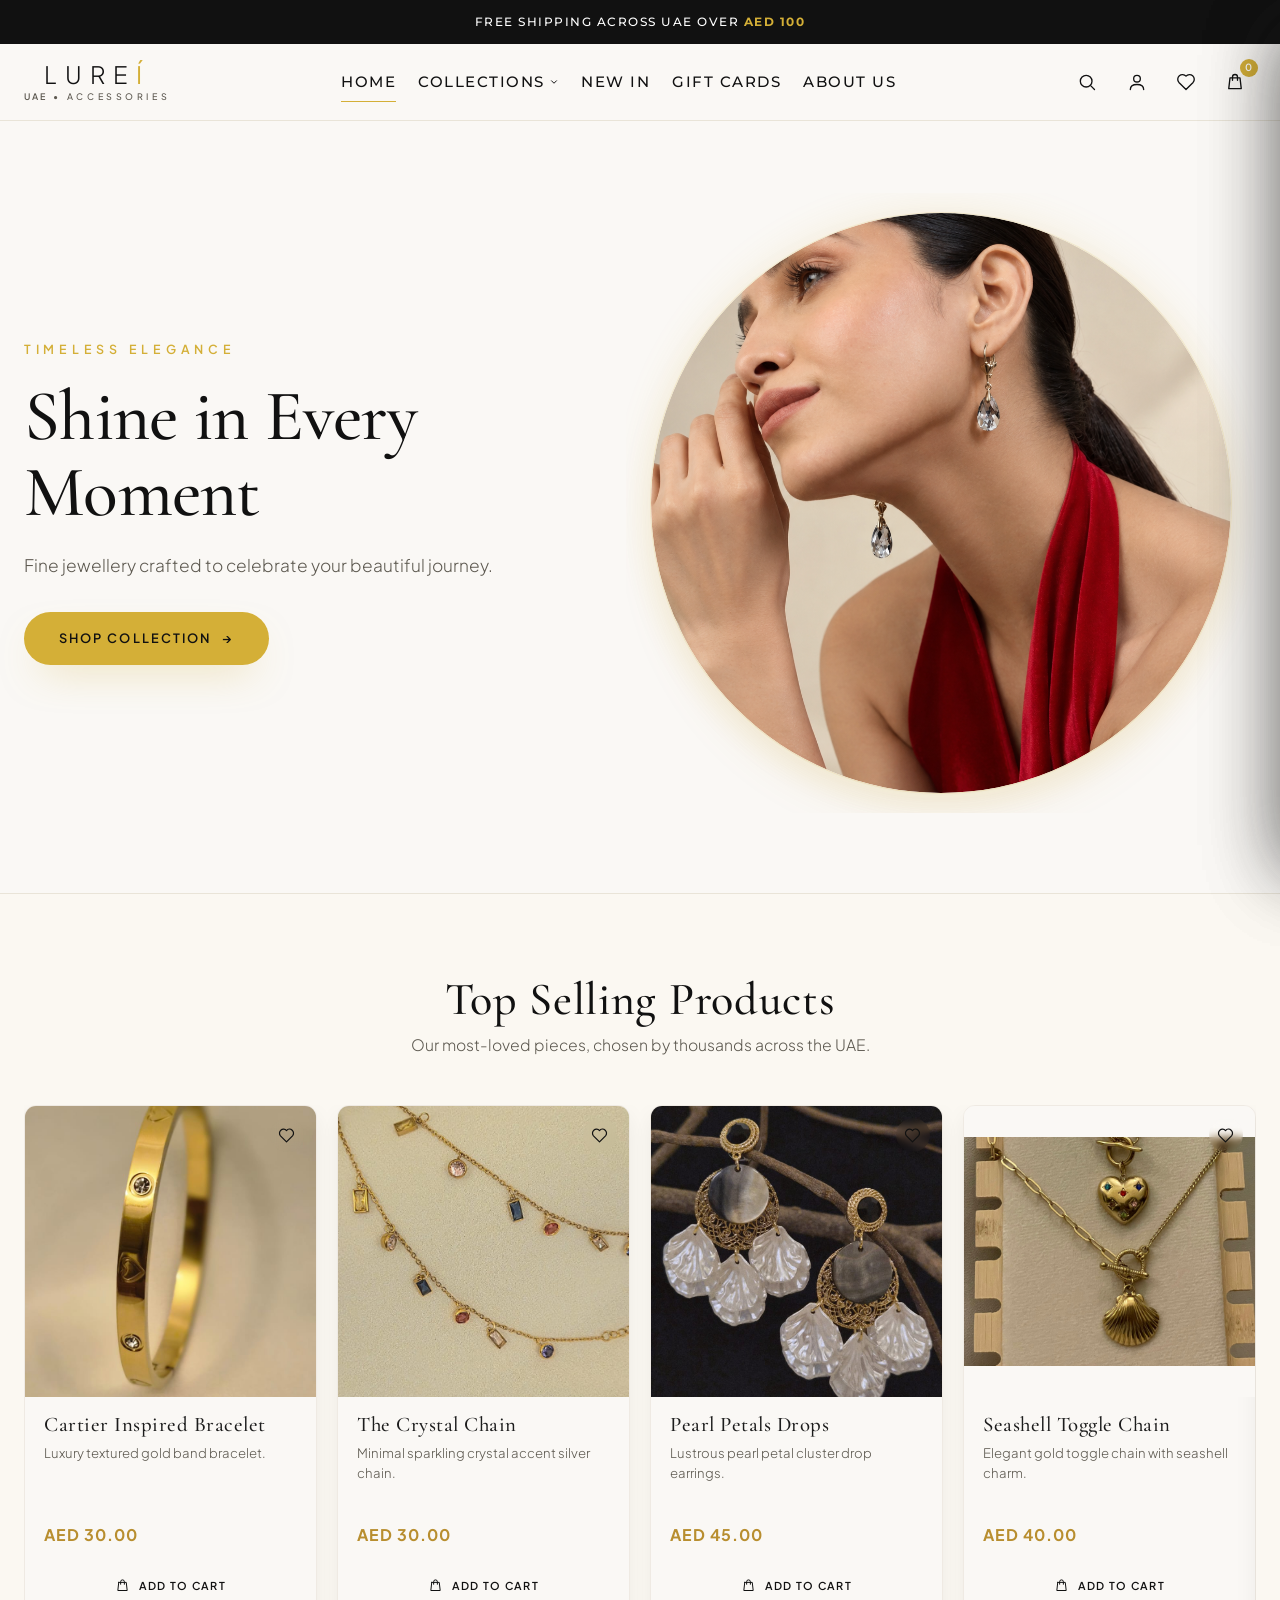
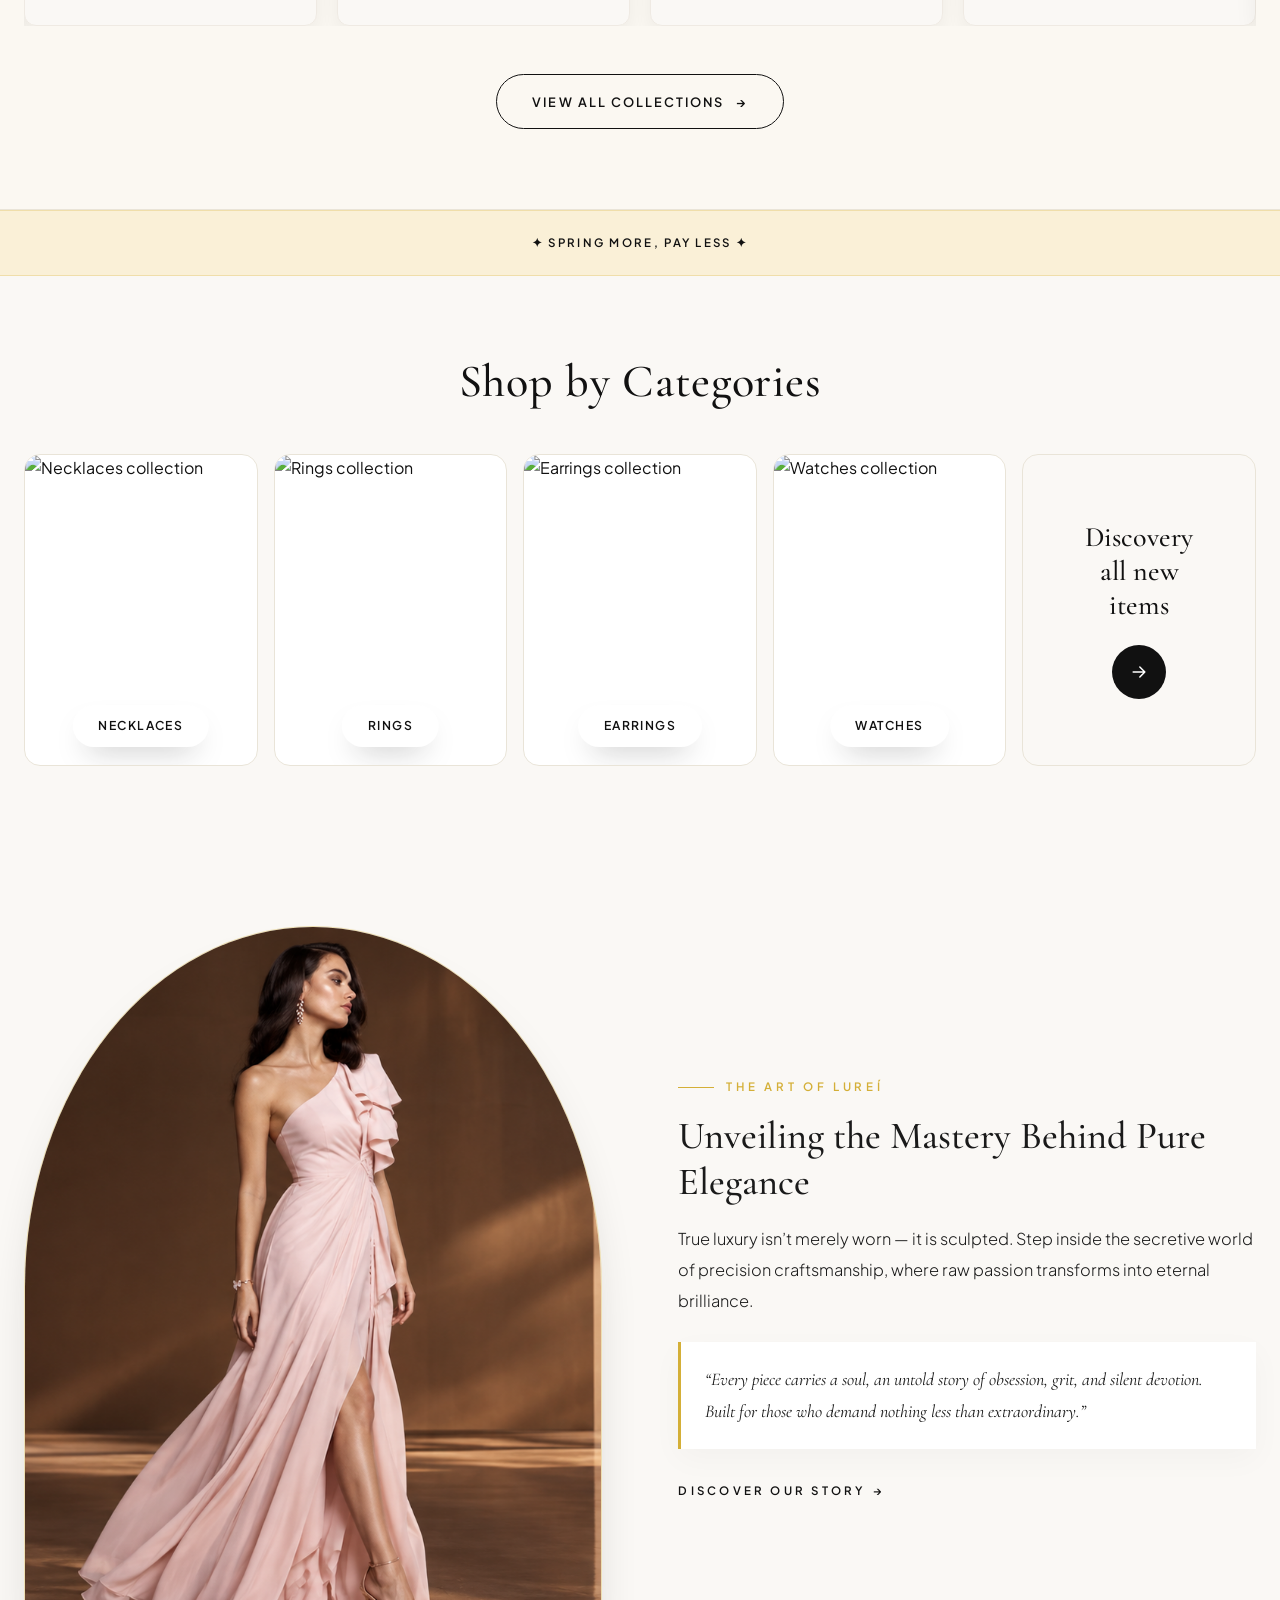
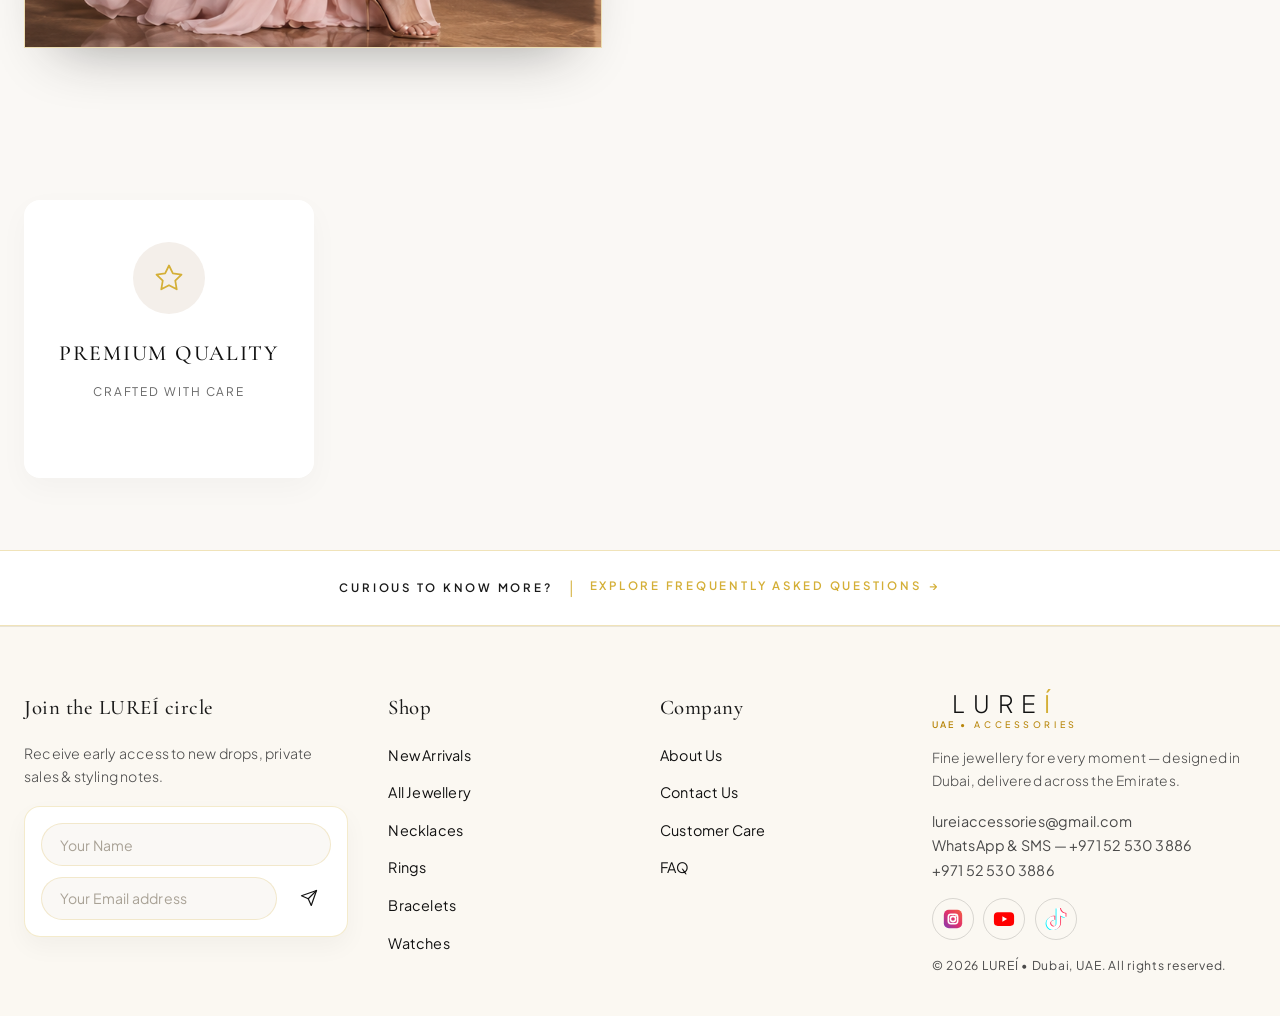
==== commit de1a0c67: "Final production build: Updated About Us story, Gift Card tiers, free shipping banner, and UI adjust" ====
--- a/index.html
+++ b/index.html
@@ -5,7 +5,7 @@
   <!-- Google Identity Services SDK — One-Tap & account sign-in -->
   <script src="https://accounts.google.com/gsi/client" async defer></script>
   <meta name="viewport" content="width=device-width, initial-scale=1.0" />
-  <meta name="description" content="LUREÍ — Dubai fine jewellery &amp; accessories. Certified S925 sterling silver and 18K gold plated pieces. Free shipping across UAE over AED 250." />
+  <meta name="description" content="LUREÍ — Dubai fine jewellery &amp; accessories. Certified S925 sterling silver and 18K gold plated pieces. Free shipping across UAE over AED 100." />
   <meta name="theme-color" content="#1A1A1A" />
   <title>LUREÍ — Fine Jewellery &amp; Accessories | Dubai, UAE</title>
 
@@ -25,7 +25,7 @@
   <!-- ======================= 1. TOP ANNOUNCEMENT BAR ======================= -->
   <div class="announcement-bar" role="region" aria-label="Announcement" style="text-align: center; width: 100%; display: flex; justify-content: center; align-items: center;">
     <p class="announcement-bar__text" style="text-align: center; width: 100%; display: block;">
-      FREE SHIPPING ACROSS UAE OVER <span class="highlight">AED 250</span>
+      FREE SHIPPING ACROSS UAE OVER <span class="highlight">AED 100</span>
     </p>
   </div>
 
@@ -174,7 +174,7 @@
     <!-- ======================= 5. TICKER BANNER RIBBON ======================= -->
     <section class="ticker" aria-label="Offers and brand highlights">
       <div class="ticker__inner">
-        <span class="ticker__item">✦ Spring More, Pay Less: Up to 70% OFF ✦</span>
+        <span class="ticker__item">✦ Spring More, Pay Less ✦</span>
       </div>
     </section>
 
@@ -226,16 +226,16 @@
       </div>
     </section>
 
-    <!-- ======================= THE LURÉI LEGACY — brand story ======================= -->
+    <!-- ======================= THE LUREÍ LEGACY — brand story ======================= -->
     <section class="legacy-editorial" aria-labelledby="legacy-editorial-title">
       <div class="container legacy-editorial__grid">
 
         <figure class="legacy-editorial__visual">
-          <img src="assets/images/legacy-craft.jpg" alt="Model wearing LURÉI S925 silver earrings" loading="lazy" />
+          <img src="assets/images/legacy-craft.jpg" alt="Model wearing LUREÍ S925 silver earrings" loading="lazy" />
         </figure>
 
         <div class="legacy-editorial__content">
-          <p class="legacy-editorial__label">THE ART OF LURÉI</p>
+          <p class="legacy-editorial__label">THE ART OF LUREÍ</p>
           <h2 class="legacy-editorial__title" id="legacy-editorial-title">Unveiling the Mastery Behind Pure Elegance</h2>
           <p class="legacy-editorial__text">True luxury isn&rsquo;t merely worn &mdash; it is sculpted. Step inside the secretive world of precision craftsmanship, where raw passion transforms into eternal brilliance.</p>
           <blockquote class="legacy-editorial__quote">&ldquo;Every piece carries a soul, an untold story of obsession, grit, and silent devotion. Built for those who demand nothing less than extraordinary.&rdquo;</blockquote>
--- a/style.css
+++ b/style.css
@@ -723,7 +723,7 @@
 }
 
 /* ==========================================================================
-   THE LURÉI LEGACY — brand editorial
+   THE LUREÍ LEGACY — brand editorial
    ========================================================================== */
 .legacy-editorial {
   background: #FAF8F5;
@@ -843,11 +843,89 @@
 }
 
 /* ==========================================================================
+   OUR STORY — About Us / brand story (about.html)
+   Centered quiet-luxury composition: centered gold eyebrow + serif heading,
+   with a left-aligned 720px column for the tagline and body copy.
+   ========================================================================== */
+.our-story {
+  background: var(--color-bg);
+  padding-block: clamp(3.5rem, 8vw, 6rem);
+  padding-inline: 1.25rem;
+}
+
+.our-story__inner {
+  max-width: 800px;
+  margin: 0 auto;
+  text-align: center;
+}
+
+.our-story__body {
+  max-width: 720px;
+  margin: 0 auto;
+  text-align: left;
+}
+
+.our-story__label {
+  font-family: var(--font-primary, 'Montserrat', sans-serif);
+  color: var(--color-gold);
+  font-size: 1rem;
+  font-weight: 600;
+  letter-spacing: 2px;
+  text-transform: uppercase;
+  margin: 0;
+}
+
+.our-story__title {
+  font-family: var(--font-primary, var(--font-serif));
+  font-weight: 500;
+  font-size: 2.6rem;
+  line-height: 1.18;
+  letter-spacing: 0.01em;
+  color: #1A1A1A;
+  margin: 12px 0 16px 0;
+}
+
+.our-story__tagline {
+  font-family: var(--font-serif);
+  font-style: italic;
+  font-weight: 500;
+  font-size: 1.4rem;
+  line-height: 1.5;
+  color: #B08D2A;
+  text-align: left;
+  margin: 0 0 32px 0;
+}
+
+.our-story__paragraph {
+  font-family: var(--font-primary, var(--font-sans));
+  font-size: 19px;
+  line-height: 1.85;
+  color: #3A3A3A;
+  text-align: left;
+  margin: 0 0 24px;
+}
+
+.our-story__paragraph:last-child {
+  margin-bottom: 0;
+}
+
+@media (max-width: 560px) {
+  .our-story__title {
+    font-size: 32px;
+  }
+
+  .our-story__paragraph {
+    font-size: 17px;
+  }
+}
+
+/* ==========================================================================
    4. TICKER BANNER RIBBON
    ========================================================================== */
 .ticker {
   background: var(--color-cream);
   border-block: 1px solid rgba(212, 175, 55, 0.28);
+  text-align: center;
 }
 
 .ticker__inner {
@@ -1534,7 +1612,7 @@
 }
 
 /* ==========================================================================
-   9. THE LURÉI LEGACY — brand story
+   9. THE LUREÍ LEGACY — brand story
    Palette: Nude Beige #FAF8F5 | Charcoal #1A1A1A | Gold #D4AF37 | Ivory #FFFFFF
    ========================================================================== */
 .legacy__bar {
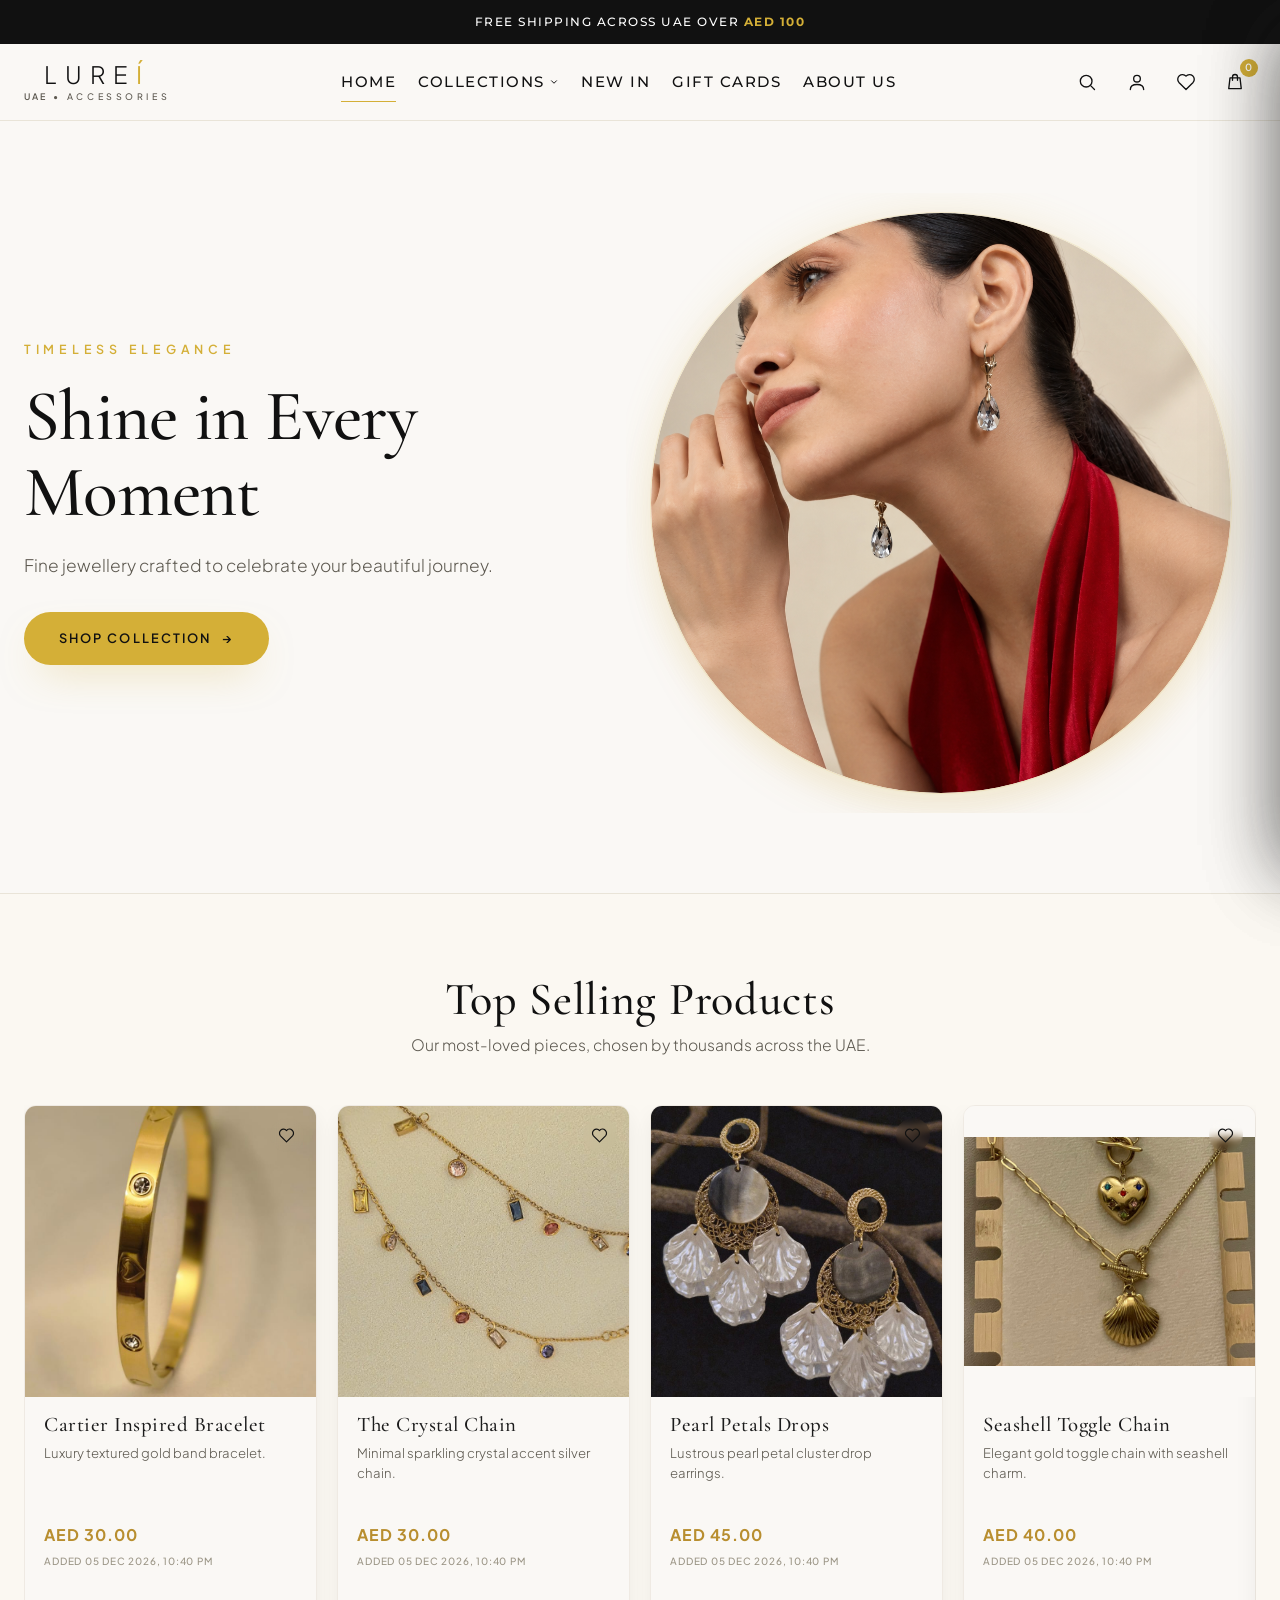
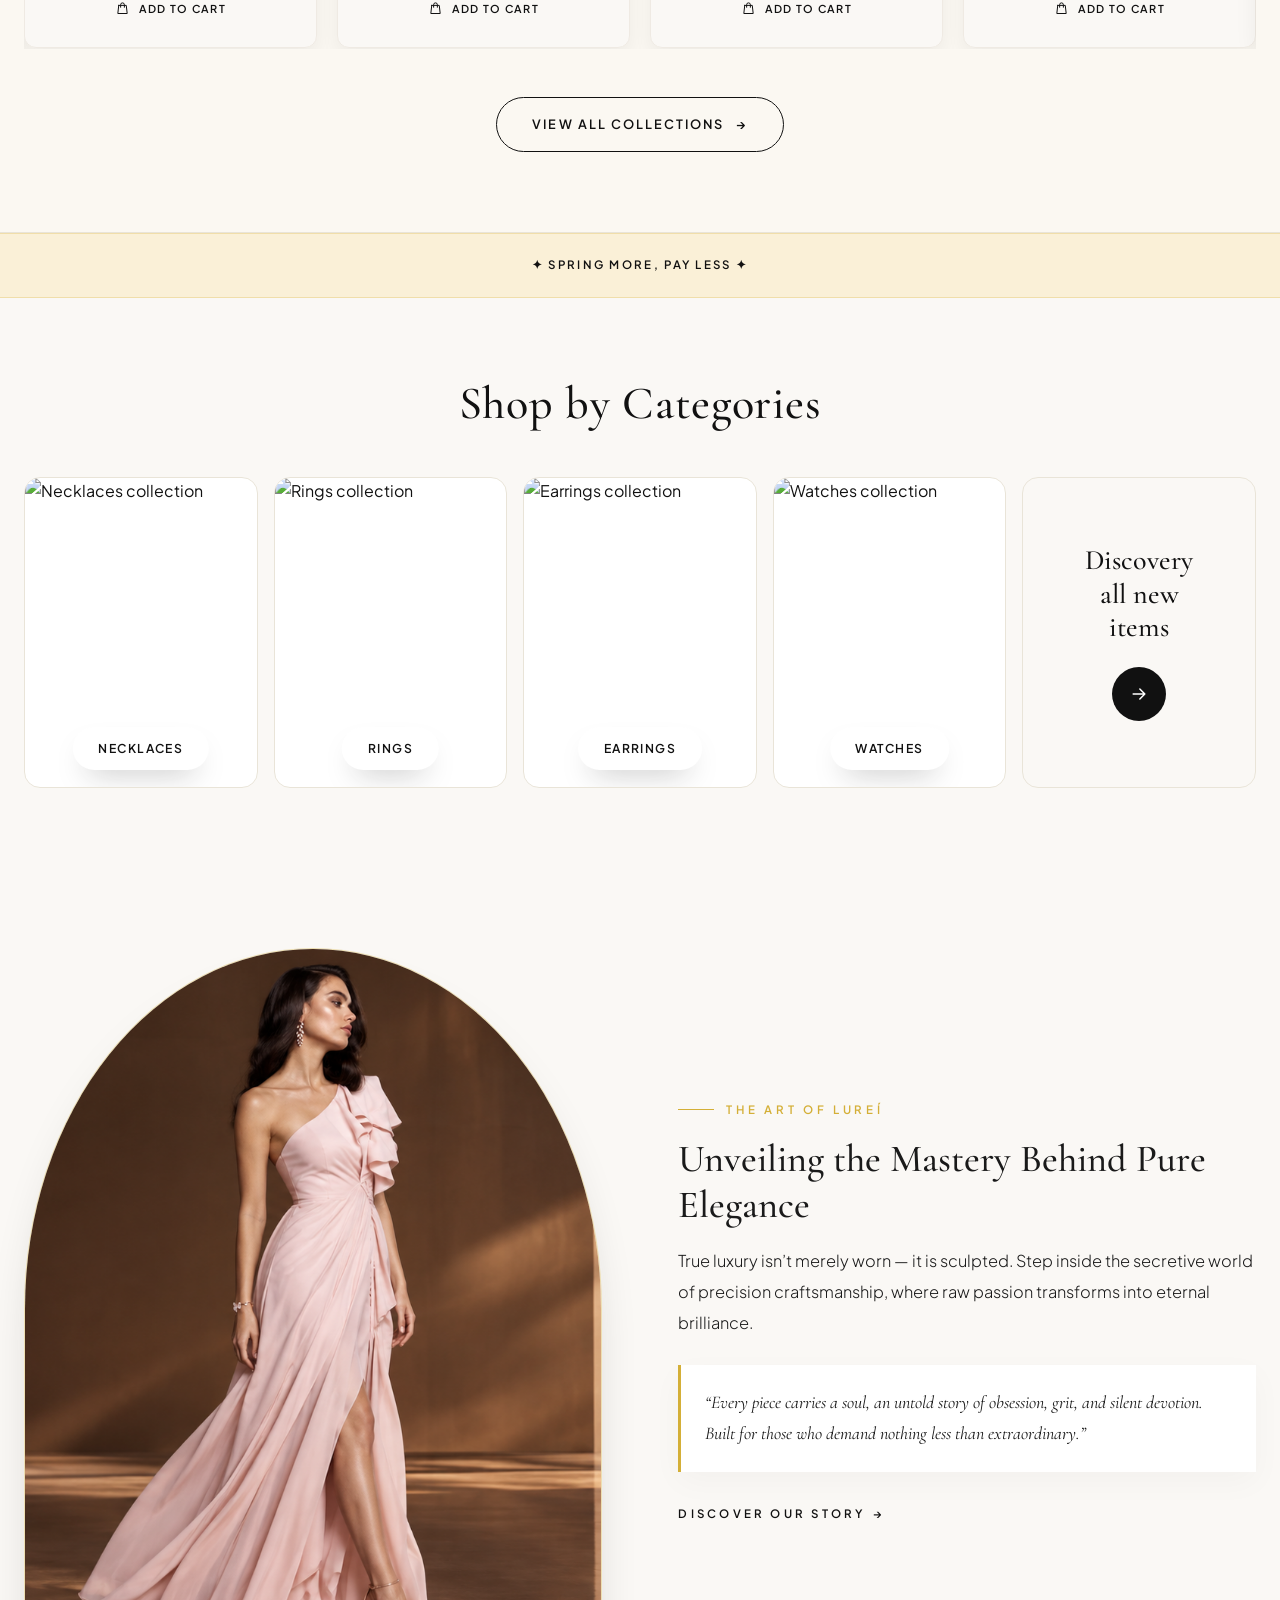
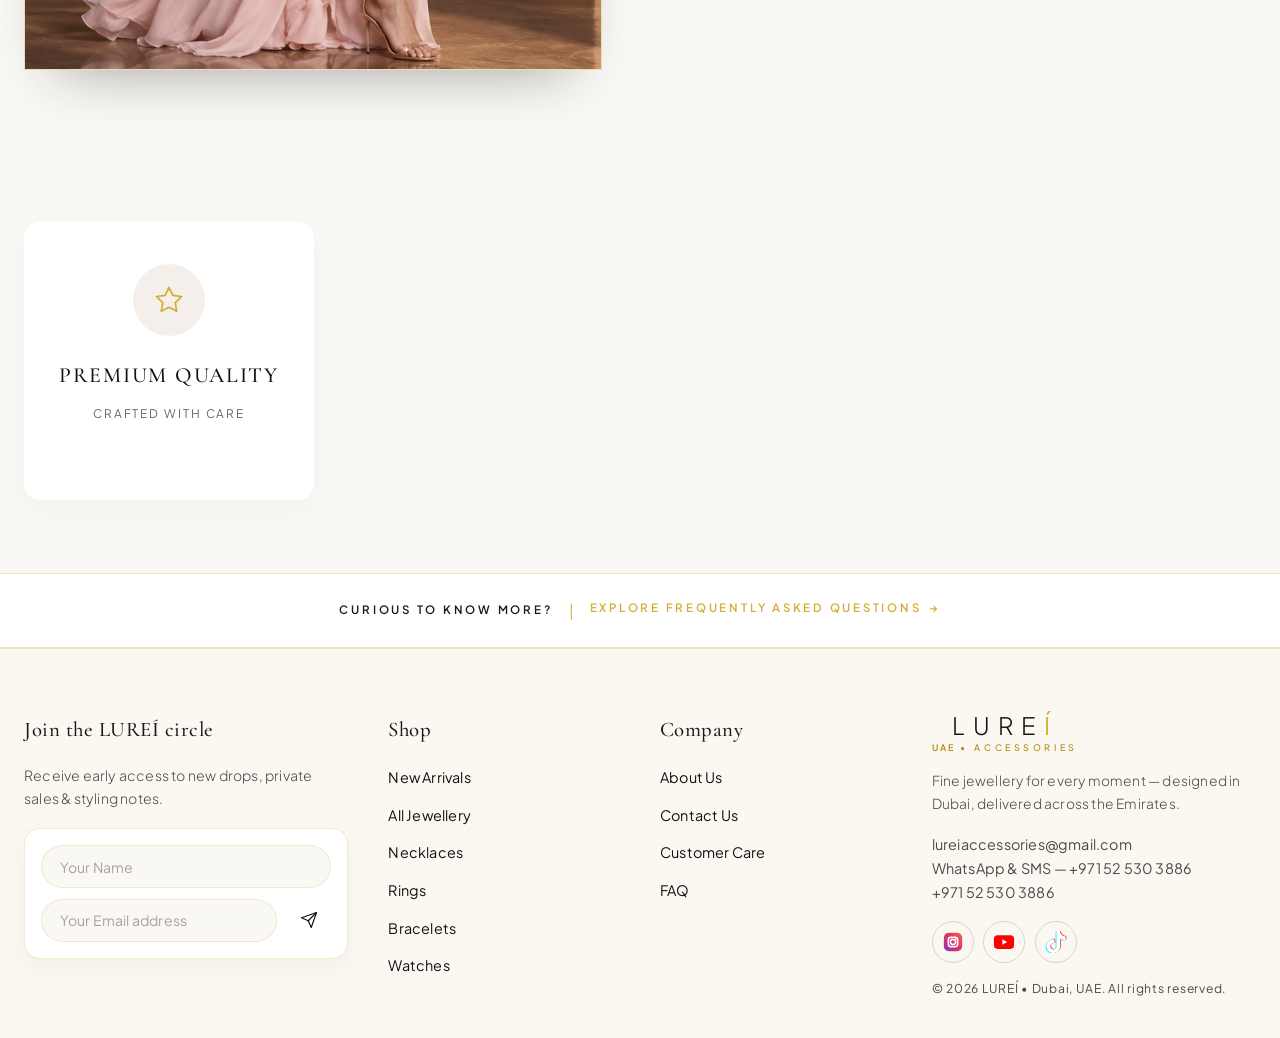
==== commit 4bb43820: "Add default verified vault, collections, and index updates for 51 product rendering" ====
--- a/index.html
+++ b/index.html
@@ -150,26 +150,6 @@
       </div>
     </section>
 
-    <!-- ======================= JUST IN — pieces published from Admin ======================= -->
-    <!-- Hidden by default: script.js reveals it only once the admin has added a
-         product, so shoppers never meet an empty section. Cards come from the
-         same buildCard() template as Top Selling and Collections, which means
-         stock badges, sold-out overlays and the Add to Cart button all behave
-         identically here. -->
-    <section class="section just-in" id="just-in" aria-labelledby="just-in-title" hidden>
-      <div class="container">
-        <header class="section__head">
-          <h2 class="section__title" id="just-in-title">Just In</h2>
-          <p class="section__lead">The newest additions to the LUR&iacute; vault.</p>
-        </header>
-
-        <div class="products__grid just-in__grid" id="just-in-grid" aria-label="Newest products"></div>
-
-        <div class="products__more">
-          <a href="collections.html" class="btn btn--outline">View All Collections <span aria-hidden="true">&rarr;</span></a>
-        </div>
-      </div>
-    </section>
 
     <!-- ======================= 5. TICKER BANNER RIBBON ======================= -->
     <section class="ticker" aria-label="Offers and brand highlights">
--- a/style.css
+++ b/style.css
@@ -1,6 +1,6 @@
-/* ==========================================================================
-   LUREÍ — Fine Jewellery & Accessories | Dubai, UAE
-   Ultra-luxury e-commerce homepage — reference wireframe match
+﻿/* ==========================================================================
+   LUREÃ â€” Fine Jewellery & Accessories | Dubai, UAE
+   Ultra-luxury e-commerce homepage â€” reference wireframe match
    ========================================================================== */
 
 @import url('https://fonts.googleapis.com/css2?family=Montserrat:wght@400;500;600&display=swap');
@@ -63,7 +63,7 @@
   overflow-x: hidden;
 }
 
-/* GPU-accelerated rendering — promote major sections & containers onto
+/* GPU-accelerated rendering â€” promote major sections & containers onto
    their own compositor layers for paint-free, stutter-free scrolling. */
 .container,
 .navbar,
@@ -115,7 +115,7 @@
   color: inherit;
 }
 
-/* Fluid, silky hover transitions — transform/opacity only for movement
+/* Fluid, silky hover transitions â€” transform/opacity only for movement
    (compositor-friendly), with short paint-only passes for colour states.
    Layout properties (width/height/margin/top) are never animated. */
 body:not(.admin-page) a,
@@ -508,7 +508,7 @@
   box-shadow: 0 24px 46px -18px rgba(156, 114, 58, 0.65);
 }
 
-/* Explicit invoice download CTA inside the Order Placed panel — a real
+/* Explicit invoice download CTA inside the Order Placed panel â€” a real
    user-initiated gesture, styled as the primary luxury gold action. */
 .primary-btn {
   display: inline-flex;
@@ -641,7 +641,7 @@
   filter: drop-shadow(0 26px 40px rgba(26, 26, 26, 0.18));
 }
 
-/* Hero right — The LUREÍ Legacy story card (unused in markup; kept rectangular
+/* Hero right â€” The LUREÃ Legacy story card (unused in markup; kept rectangular
    to match the other panels) */
 .hero__legacy {
   width: min(420px, 82%);
@@ -723,7 +723,7 @@
 }
 
 /* ==========================================================================
-   THE LUREÍ LEGACY — brand editorial
+   THE LUREÃ LEGACY â€” brand editorial
    ========================================================================== */
 .legacy-editorial {
   background: #FAF8F5;
@@ -843,7 +843,7 @@
 }
 
 /* ==========================================================================
-   OUR STORY — About Us / brand story (about.html)
+   OUR STORY â€” About Us / brand story (about.html)
    Centered quiet-luxury composition: centered gold eyebrow + serif heading,
    with a left-aligned 720px column for the tagline and body copy.
    ========================================================================== */
@@ -1197,7 +1197,7 @@
   gap: 0.6rem;
 }
 
-/* Product search + price filter — force luxury font inheritance */
+/* Product search + price filter â€” force luxury font inheritance */
 body:not(.admin-page) .collection-search__input,
 body:not(.admin-page) .collection-price__select,
 body:not(.admin-page) .collection-price__label,
@@ -1432,6 +1432,17 @@
   color: var(--color-muted);
 }
 
+/* Exact storage timestamp of the product record ("200% guarantee" label).
+   Deliberately whisper-quiet: evidence, not decoration. */
+.product-card__added {
+  margin-top: 2px;
+  font-size: 0.62rem;
+  font-weight: 500;
+  letter-spacing: 0.08em;
+  text-transform: uppercase;
+  color: #9C9687;
+}
+
 .product-card__category {
   font-size: 0.64rem;
   font-weight: 500;
@@ -1491,7 +1502,7 @@
   outline-offset: 3px;
 }
 
-/* Just In — the homepage rail for pieces published from Admin.
+/* Just In â€” the homepage rail for pieces published from Admin.
    It sits on the same warm ivory ground as the New In rail and reuses
    .products__grid for the columns, so an admin upload lands in the exact
    template a shopper already knows. The hairline keeps it reading as its own
@@ -1531,7 +1542,7 @@
 }
 
 /* ==========================================================================
-   8. BRAND PERKS — light luxury 4-card grid
+   8. BRAND PERKS â€” light luxury 4-card grid
    Palette: Nude Beige #FAF8F5 | Charcoal #1A1A1A | Gold #D4AF37 | Ivory #FFFFFF
    ========================================================================== */
 .lurei-brand-perks-section {
@@ -1612,7 +1623,7 @@
 }
 
 /* ==========================================================================
-   9. THE LUREÍ LEGACY — brand story
+   9. THE LUREÃ LEGACY â€” brand story
    Palette: Nude Beige #FAF8F5 | Charcoal #1A1A1A | Gold #D4AF37 | Ivory #FFFFFF
    ========================================================================== */
 .legacy__bar {
@@ -2077,7 +2088,7 @@
   transform: scale(1.08);
 }
 
-/* Newsletter form — Name + Email luxury stacked fields */
+/* Newsletter form â€” Name + Email luxury stacked fields */
 .newsletter-form {
   display: flex;
   flex-direction: column;
@@ -2215,7 +2226,7 @@
   gap: 0.6rem;
 }
 
-/* Circular badge — a subtle hairline ink ring on the footer's Warm Ivory
+/* Circular badge â€” a subtle hairline ink ring on the footer's Warm Ivory
    (#FBF8F2) background. 42px outer minus the 1px border (border-box) leaves a
    40px content box, so the 22px logo sits with ~9px clearance per side.
    The resting border is ink, not gold, so the gold hover has a real
@@ -2762,7 +2773,7 @@
 }
 
 /* ==========================================================================
-   WISHLIST — heart buttons, badge & slide-out drawer
+   WISHLIST â€” heart buttons, badge & slide-out drawer
    ========================================================================== */
 .wishlist-heart {
   position: absolute;
@@ -3054,7 +3065,7 @@
 }
 
 /* ==========================================================================
-   NEW IN — Autumn Vault arrivals
+   NEW IN â€” Autumn Vault arrivals
    ========================================================================== */
 .new-in {
   background: #FAF8F5;
@@ -3202,6 +3213,16 @@
   color: #8A8578;
 }
 
+/* Exact storage timestamp under the arrivals title. */
+.new-in-card__date {
+  margin: 0.15rem 0 0;
+  font-size: 0.62rem;
+  font-weight: 600;
+  letter-spacing: 0.08em;
+  text-transform: uppercase;
+  color: #B09A63;
+}
+
 .new-in-card__price {
   display: flex;
   align-items: center;
@@ -3240,7 +3261,7 @@
   transition: width 0.8s cubic-bezier(0.22, 0.61, 0.36, 1);
 }
 
-/* Reuse the exact Collections "Add to Cart" button — only keep bottom alignment */
+/* Reuse the exact Collections "Add to Cart" button â€” only keep bottom alignment */
 .new-in-card .product-card__cta {
   margin-top: auto;
 }
@@ -3401,7 +3422,7 @@
 }
 
 /* ==========================================================================
-   CONTACT PAGE — centered luxury inquiry form
+   CONTACT PAGE â€” centered luxury inquiry form
    ========================================================================== */
 .contact-form__wrapper {
   max-width: 680px;
@@ -3596,7 +3617,7 @@
   }
 }
 /* ==========================================================================
-   11. GIFT CARDS — luxury experience
+   11. GIFT CARDS â€” luxury experience
    Palette: Cream #FDFBF7 | Warm Ivory #F9F6F0 | Charcoal #1A1A1A | Gold #D4AF37
    ========================================================================== */
 .gc-hero {
@@ -3780,7 +3801,7 @@
   color: #9A9389;
 }
 
-/* Preview theme variants — one per tier, synced by gcSelectCard. */
+/* Preview theme variants â€” one per tier, synced by gcSelectCard. */
 .gc-preview__card.is-silver {
   background: linear-gradient(135deg, #e6e8eb 0%, #ffffff 50%, #d1d5db 100%);
 }
@@ -4230,7 +4251,7 @@
 }
 
 /* ==========================================================================
-   13. Account auth — Google One-Tap + Auth Modal + profile badge
+   13. Account auth â€” Google One-Tap + Auth Modal + profile badge
        Cream & Champagne-Gold theme (site-matching)
    ========================================================================== */
 .auth-modal {
@@ -4564,7 +4585,7 @@
   color: #FFFFFF;
 }
 
-/* Admin preview badge — champagne "A". Same gold family as the shopper
+/* Admin preview badge â€” champagne "A". Same gold family as the shopper
    initials badge, one step deeper and slightly larger so it reads as a
    distinct state rather than another customer's initials. */
 .nav-profile__badge--admin {
@@ -4580,7 +4601,7 @@
   padding-top: 0;
 }
 
-/* Role line under the Administrator name — same small-caps treatment as
+/* Role line under the Administrator name â€” same small-caps treatment as
    the rest of the palette, so the card needs no extra chrome. */
 .nav-profile__menu-role {
   font-family: 'Cormorant Garamond', 'Playfair Display', Georgia, serif;
@@ -4629,7 +4650,7 @@
 }
 
 /* ==========================================================================
-   14. Login / Signup page — Cream & Champagne-Gold theme (site-matching)
+   14. Login / Signup page â€” Cream & Champagne-Gold theme (site-matching)
        (scoped to .login-page)
    ========================================================================== */
 .login-page {
@@ -5000,7 +5021,7 @@
    ========================================================================== */
 
 /* =====================================================================
- * LUREÍ — Live Storefront Editor
+ * LUREÃ â€” Live Storefront Editor
  * ---------------------------------------------------------------------
  * Loaded alongside the storefront on the catalogue pages. Every selector is
  * namespaced under `lurei-` so nothing here can reach the existing product
@@ -5856,7 +5877,7 @@
  * 11. Touch devices
  *
  * The quick actions are revealed on hover, which a touch screen never
- * produces — they would be unreachable. Always show them instead.
+ * produces â€” they would be unreachable. Always show them instead.
  * ------------------------------------------------------------------ */
 @media (hover: none), (max-width: 640px) {
   .lurei-card-tools {
@@ -5899,7 +5920,7 @@
 }
 
 /* ==========================================================================
-   13. RESPONSIVE LAYER — additive small-screen fixes
+   13. RESPONSIVE LAYER â€” additive small-screen fixes
    Desktop-first: every rule below only applies under the stated max-width,
    so desktop rendering is untouched. No existing rule above was modified.
    ========================================================================== */
@@ -5961,7 +5982,7 @@
 }
 
 /* ==========================================================================
-   Order delivery status badges — admin dashboard toggle (PENDING / DELIVERED)
+   Order delivery status badges â€” admin dashboard toggle (PENDING / DELIVERED)
    Gold = awaiting dispatch, luxury green = delivered. The transition keeps
    the toggle feeling silky rather than snapping between states.
    ========================================================================== */
@@ -6012,7 +6033,7 @@
 }
 
 /* ==========================================================================
-   Product image lightbox — expand trigger + fullscreen viewer
+   Product image lightbox â€” expand trigger + fullscreen viewer
    ========================================================================== */
 .product-card__expand {
   /* Pure overlay: taken out of flow so it can never add to, or shrink, the
@@ -6174,7 +6195,7 @@
 }
 
 /* ==========================================================================
-   Product Quick View modal — quiet-luxury detail overlay
+   Product Quick View modal â€” quiet-luxury detail overlay
    ========================================================================== */
 .quickview-overlay {
   position: fixed;
@@ -6420,6 +6441,45 @@
   color: var(--color-muted);
 }
 
+/* A-to-Z record ledger: every stored detail of the piece plus its exact
+   storage timestamp, replacing the old guesswork with the object itself. */
+.quickview__meta {
+  display: none;
+  margin-top: 0.35rem;
+  padding: 0.65rem 0.8rem;
+  background: rgba(176, 154, 99, 0.07);
+  border: 1px solid rgba(176, 154, 99, 0.28);
+  border-radius: 10px;
+}
+
+.quickview__meta:not([hidden]) {
+  display: grid;
+  gap: 0.3rem;
+}
+
+.quickview__meta-row {
+  display: flex;
+  align-items: baseline;
+  justify-content: space-between;
+  gap: 1rem;
+}
+
+.quickview__meta-key {
+  flex: none;
+  font-size: 0.58rem;
+  font-weight: 700;
+  letter-spacing: 0.18em;
+  text-transform: uppercase;
+  color: #8A8578;
+}
+
+.quickview__meta-value {
+  font-size: 0.78rem;
+  font-weight: 500;
+  color: #1C1C1C;
+  text-align: right;
+}
+
 .quickview__qty-wrap {
   display: flex;
   flex-direction: column;
@@ -6581,4 +6641,221 @@
     top: 12px;
     right: 12px;
   }
-}+}
+
+/* ==========================================================================
+   Multi-angle product imagery (added)
+   Per spec: catalog grid cards ALWAYS show only the primary cover image â€”
+   no hover flip, no card dots, no automatic switching. The interactive
+   multi-angle gallery lives ONLY in Quick View and the lightbox modal
+   (main enlarged image + clickable thumbnails beneath it).
+   1) Edit-mode "+" angle upload panel (on-card, admin only)
+   2) Add/Edit modal â€” "+ Add Angle / Extra Photo" button + URL row
+   3) Full-screen lightbox â€” gallery thumbnail strip
+   ========================================================================== */
+
+/* ---- 1. Edit-mode "+" angle upload panel ------------------------------- */
+.lurei-angle__thumbs {
+  display: grid;
+  grid-template-columns: repeat(auto-fill, minmax(54px, 1fr));
+  gap: 8px;
+}
+
+.lurei-angle__thumb {
+  position: relative;
+  aspect-ratio: 1;
+  overflow: hidden;
+  border-radius: 10px;
+  border: 1px solid rgba(212, 175, 55, 0.4);
+  background: #FBF8F2;
+}
+
+.lurei-angle__thumb img {
+  display: block;
+  width: 100%;
+  height: 100%;
+  object-fit: cover;
+}
+
+.lurei-angle__main {
+  position: absolute;
+  left: 5px;
+  bottom: 5px;
+  padding: 2px 7px;
+  border-radius: 999px;
+  background: rgba(17, 17, 17, 0.72);
+  color: #D4AF37;
+  font-family: var(--font-sans);
+  font-size: 0.5rem;
+  font-weight: 700;
+  letter-spacing: 0.12em;
+  text-transform: uppercase;
+}
+
+.lurei-angle__remove {
+  position: absolute;
+  top: 4px;
+  right: 4px;
+  display: grid;
+  place-items: center;
+  width: 20px;
+  height: 20px;
+  padding: 0;
+  border: none;
+  border-radius: 999px;
+  background: rgba(17, 17, 17, 0.75);
+  color: #FAF8F5;
+  font-size: 0.9rem;
+  line-height: 1;
+  cursor: pointer;
+  transition: var(--transition);
+}
+
+.lurei-angle__remove:hover {
+  background: #8d2f2f;
+}
+
+.lurei-angle__hint {
+  grid-column: 1 / -1;
+  margin: 2px 0 0;
+  font-size: 0.58rem;
+  letter-spacing: 0.08em;
+  color: rgba(250, 248, 245, 0.65);
+}
+
+.lurei-angle__input {
+  display: none;
+}
+
+.lurei-angle__actions {
+  flex-wrap: wrap;
+}
+
+/* ---- 2. Add/Edit modal extras ------------------------------------------ */
+.lurei-upload__more {
+  margin-top: 6px;
+  justify-self: center;
+  width: fit-content;
+  padding: 8px 18px;
+  border-radius: 999px;
+  border: 1px solid rgba(212, 175, 55, 0.6);
+  background: transparent;
+  color: #B08D3E;
+  font-family: var(--font-sans);
+  font-size: 0.6rem;
+  font-weight: 700;
+  letter-spacing: 0.14em;
+  cursor: pointer;
+  transition: var(--transition);
+}
+
+.lurei-upload__more:hover {
+  border-color: #D4AF37;
+  background: #D4AF37;
+  color: #111111;
+}
+
+.lurei-upload__urlrow {
+  display: flex;
+  gap: 6px;
+  margin-top: 4px;
+}
+
+.lurei-upload__url {
+  flex: 1;
+  min-width: 0;
+  padding: 8px 10px;
+  border-radius: 10px;
+  border: 1px solid var(--color-line);
+  background: #FFFDF8;
+  font-family: var(--font-sans);
+  font-size: 0.72rem;
+  color: var(--color-ink);
+  transition: var(--transition);
+}
+
+.lurei-upload__url:focus-visible {
+  outline: 2px solid var(--color-gold);
+  outline-offset: 1px;
+}
+
+.lurei-upload__urladd {
+  flex: 0 0 auto;
+  padding: 8px 12px;
+  border-radius: 10px;
+  border: 1px solid var(--color-line);
+  background: transparent;
+  color: var(--color-muted);
+  font-family: var(--font-sans);
+  font-size: 0.6rem;
+  font-weight: 700;
+  letter-spacing: 0.12em;
+  cursor: pointer;
+  transition: var(--transition);
+}
+
+.lurei-upload__urladd:hover {
+  border-color: #D4AF37;
+  color: #B08D3E;
+}
+
+/* ---- 3. Lightbox gallery strip ------------------------------------------ */
+.lightbox__thumbs {
+  position: fixed;
+  left: 50%;
+  bottom: 20px;
+  z-index: 6001;
+  transform: translateX(-50%);
+  display: flex;
+  gap: 8px;
+  max-width: 92vw;
+  padding: 6px;
+  overflow-x: auto;
+  border-radius: 14px;
+  border: 1px solid rgba(212, 175, 55, 0.32);
+  background: rgba(17, 15, 12, 0.55);
+  -webkit-backdrop-filter: blur(6px);
+  backdrop-filter: blur(6px);
+}
+
+.lightbox__thumbs[hidden] {
+  display: none;
+}
+
+.lightbox__thumb {
+  flex: 0 0 auto;
+  width: 54px;
+  height: 54px;
+  padding: 0;
+  overflow: hidden;
+  border-radius: 10px;
+  border: 1px solid rgba(250, 248, 245, 0.35);
+  background: #FBF8F2;
+  cursor: pointer;
+  opacity: 0.6;
+  touch-action: manipulation;
+  transition: var(--transition);
+}
+
+.lightbox__thumb img {
+  display: block;
+  width: 100%;
+  height: 100%;
+  object-fit: cover;
+}
+
+.lightbox__thumb:hover {
+  opacity: 1;
+}
+
+.lightbox__thumb.is-on {
+  border-color: #D4AF37;
+  opacity: 1;
+  box-shadow: 0 0 0 2px rgba(212, 175, 55, 0.35);
+}
+
+.lightbox__thumb:focus-visible {
+  outline: 2px solid var(--color-gold);
+  outline-offset: 1px;
+}
+
